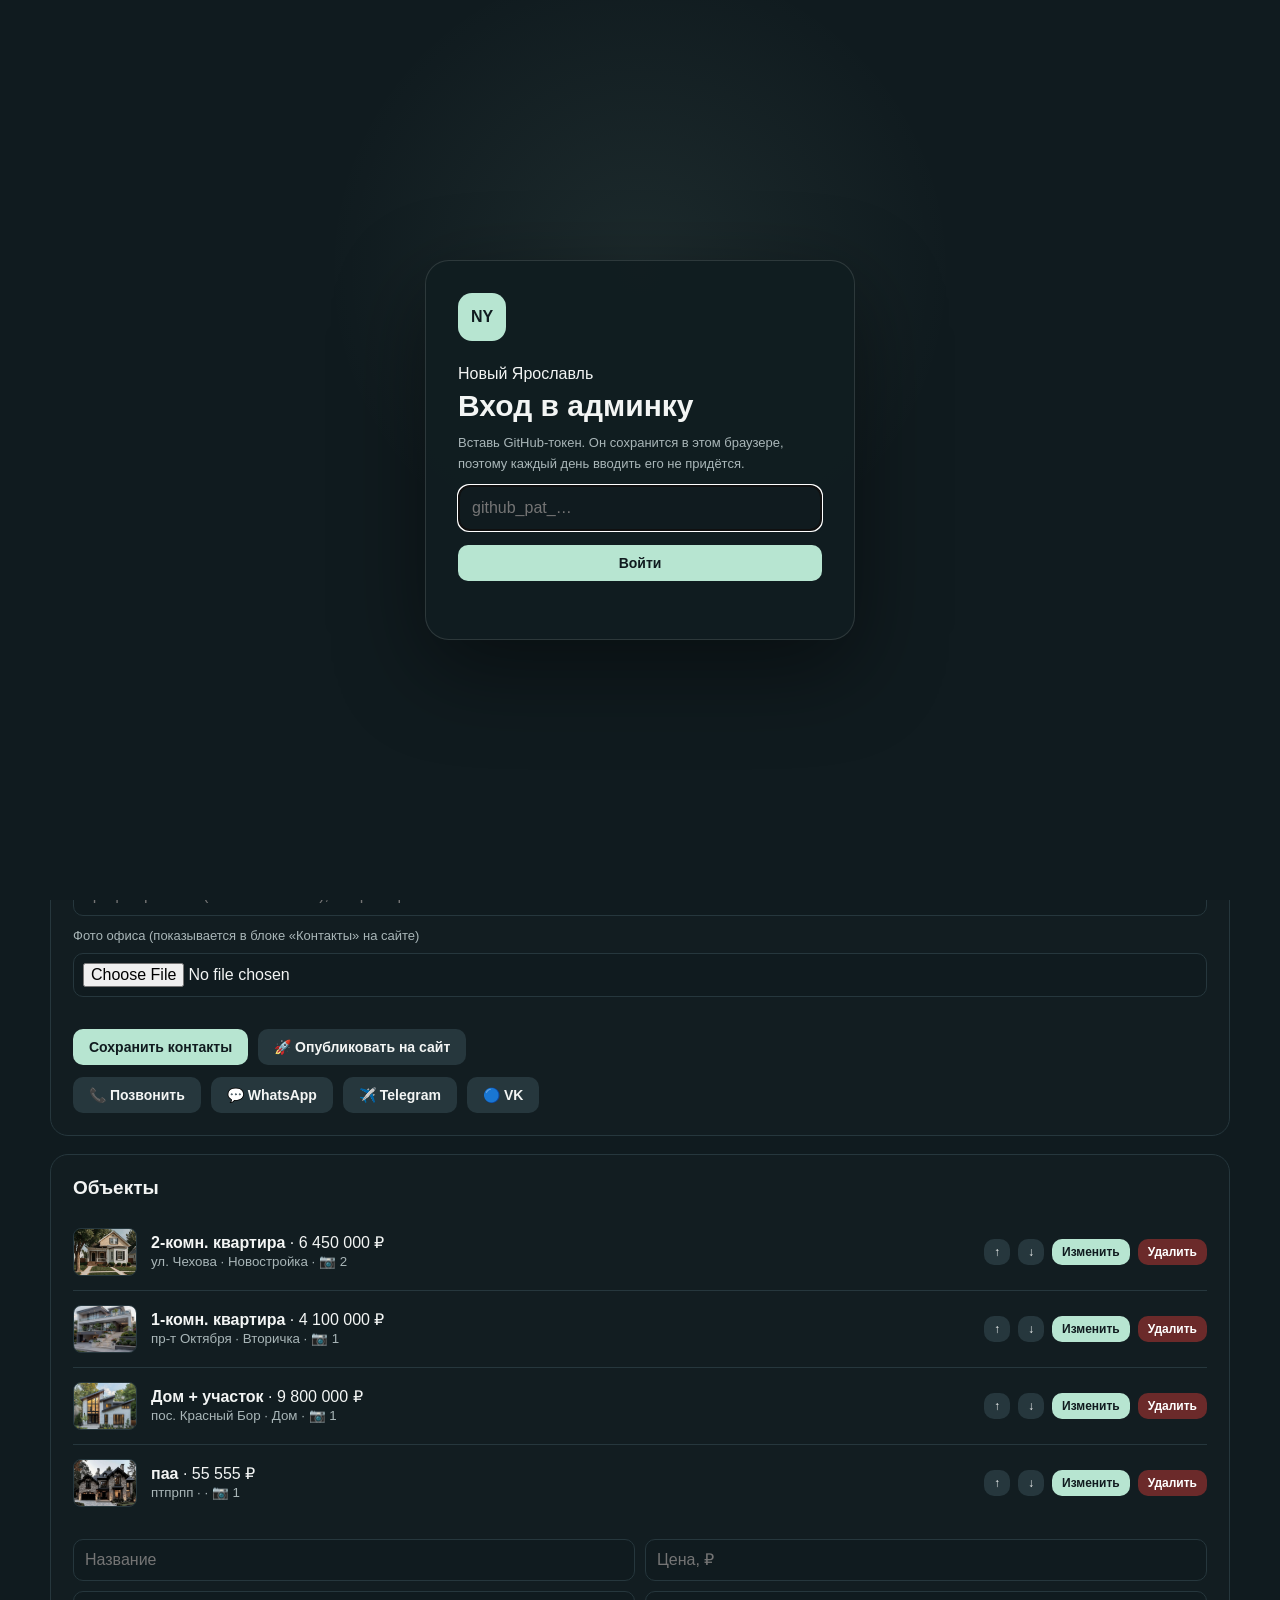
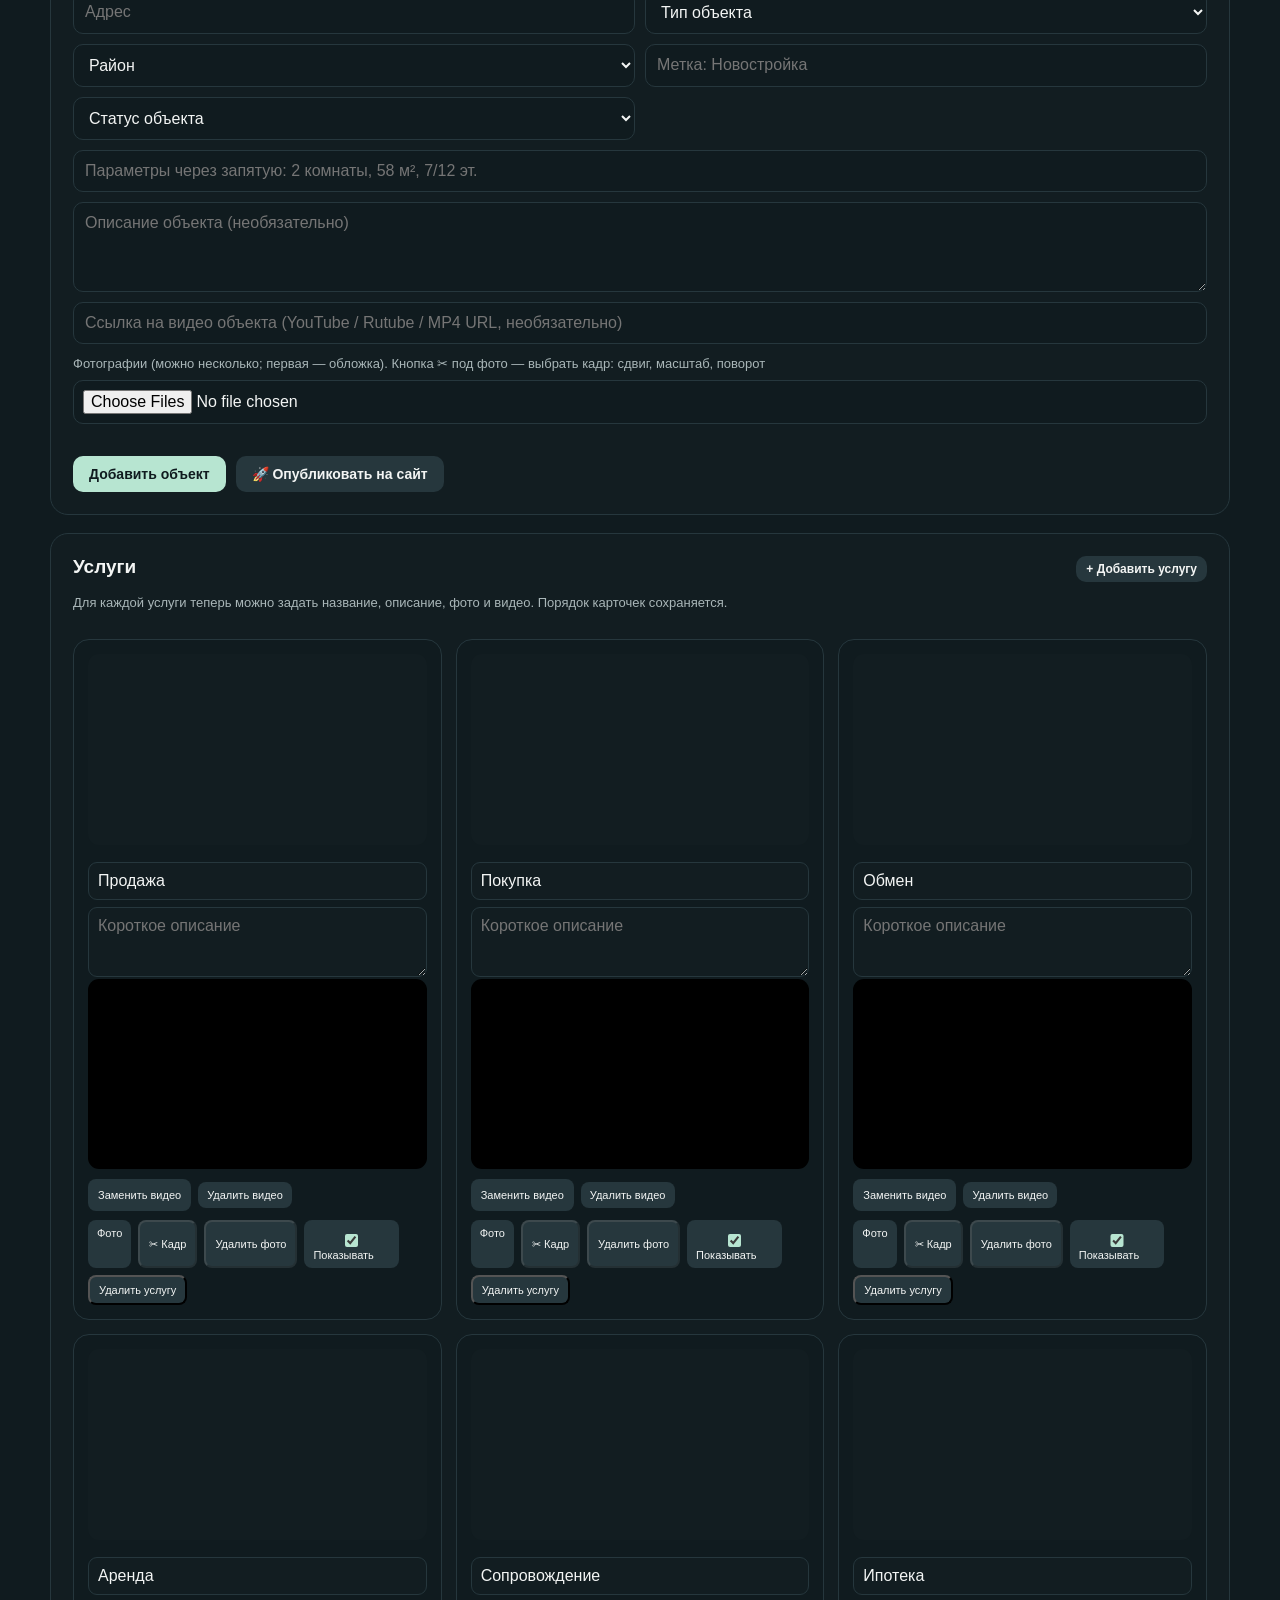
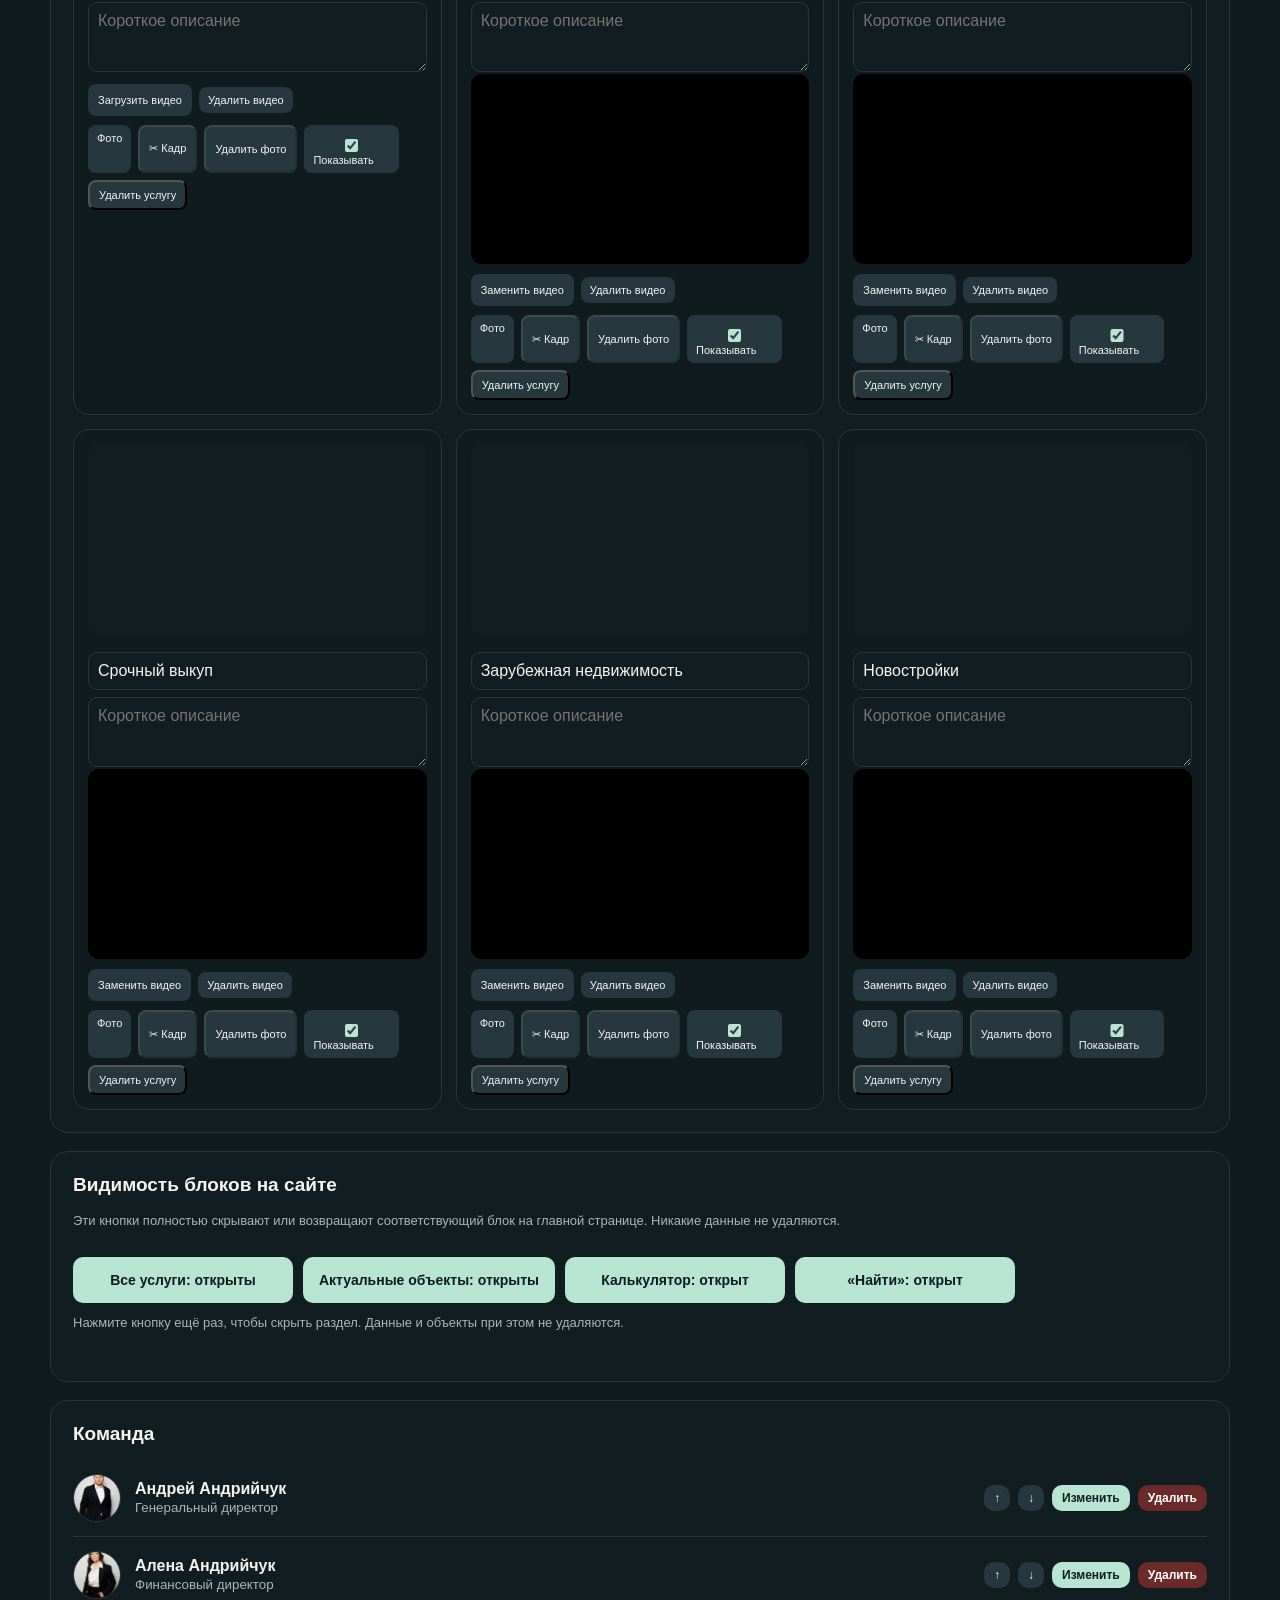
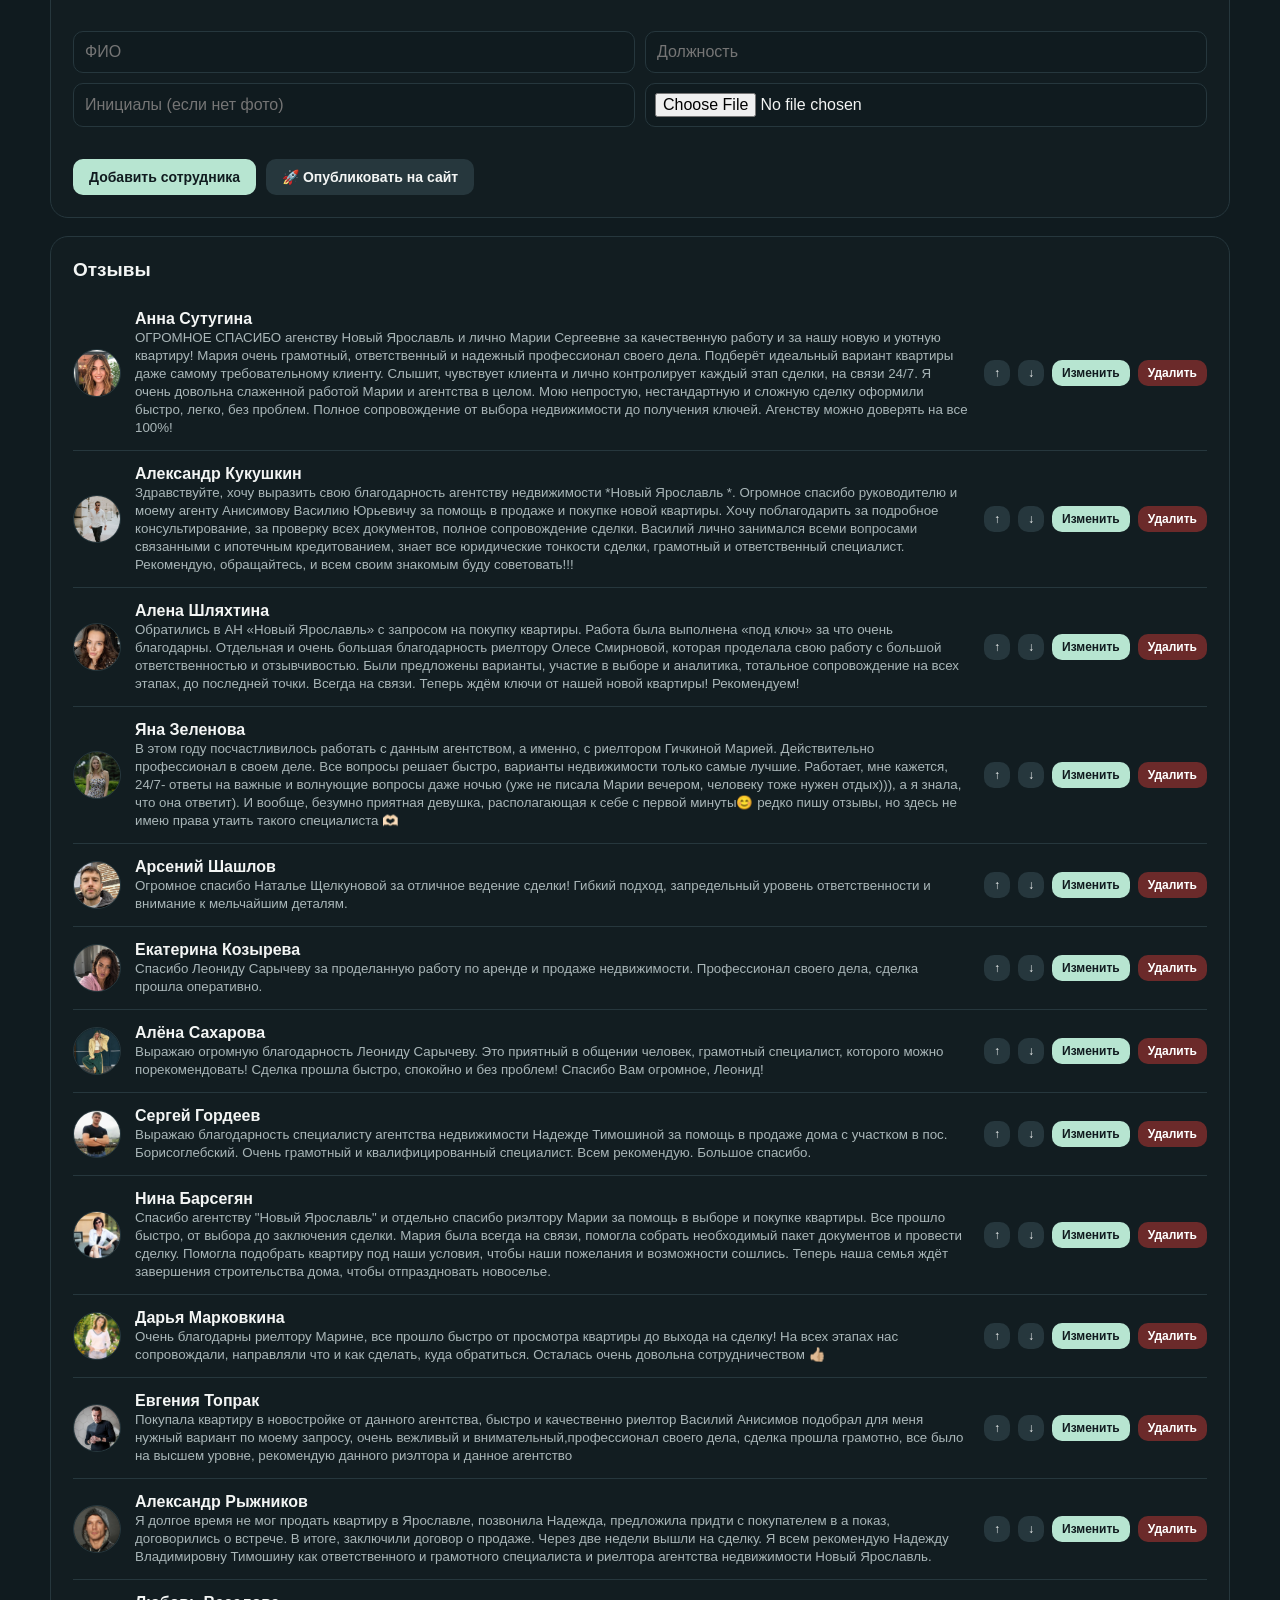
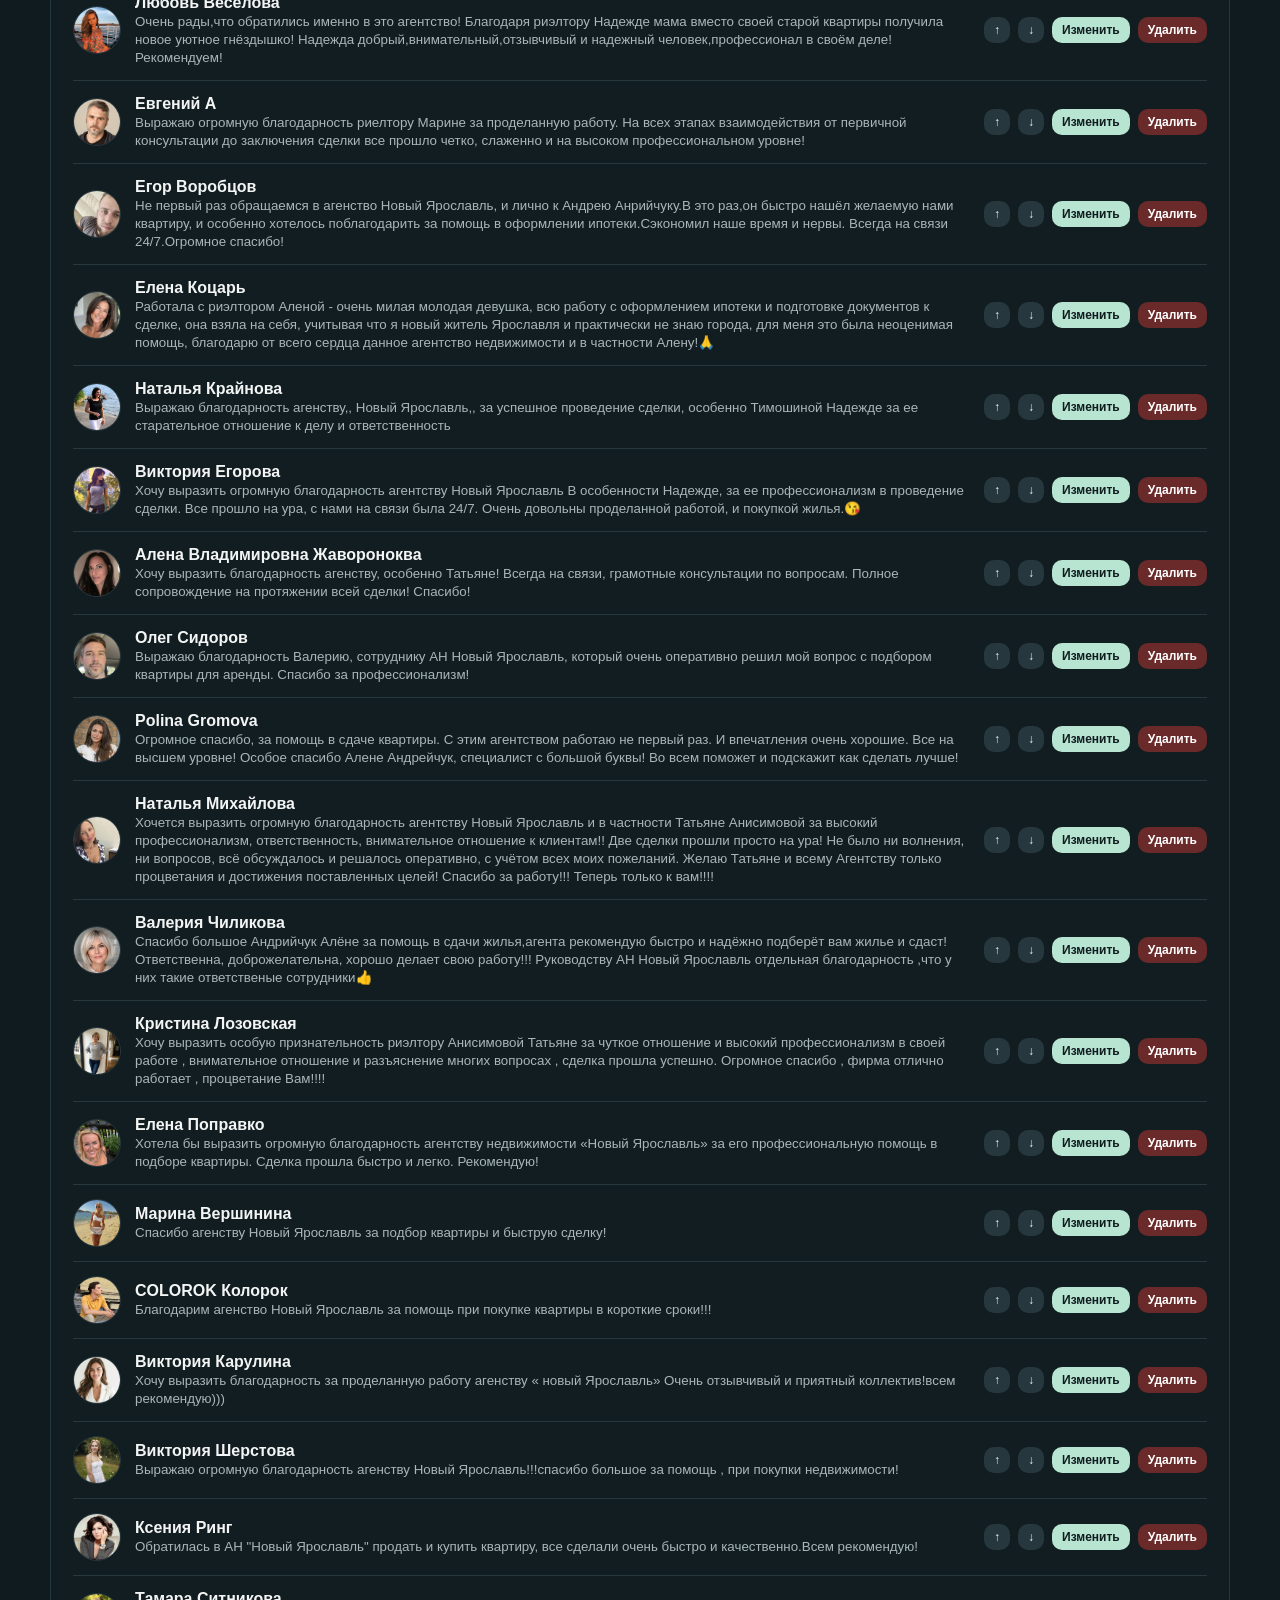
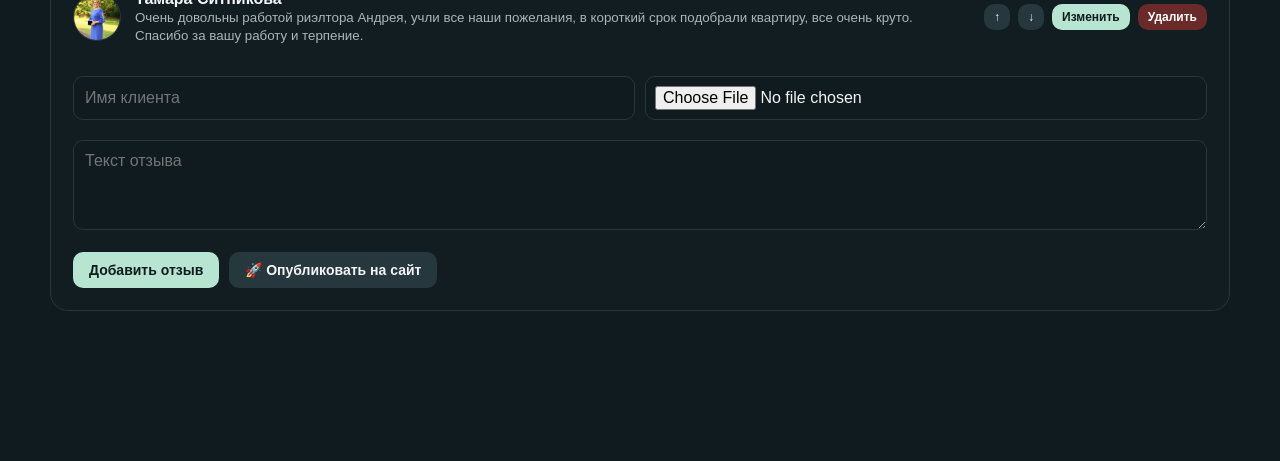
==== admin.html @ 845770f4 "Add files via upload" ====
<!doctype html>
<html lang="ru">
<head>
<meta charset="UTF-8"><meta name="viewport" content="width=device-width,initial-scale=1">
<title>Админка — Новый Ярославль</title>
<meta http-equiv="Cache-Control" content="no-cache, must-revalidate">
<script>document.write('<link rel="stylesheet" href="styles.css?v='+Math.floor(Date.now()/60000)+'">');</script>
<noscript><link rel="stylesheet" href="styles.css"></noscript>
<style>
.admin{padding:40px 0}.admin-head{display:flex;justify-content:space-between;gap:15px;align-items:center;margin-bottom:28px;flex-wrap:wrap}.admin-head h1{font-size:30px}
.admin-note{color:var(--muted);font-size:13px;line-height:1.6;margin:10px 0 25px}
.panel{background:var(--card);border:1px solid var(--line);border-radius:18px;padding:22px;margin-bottom:18px}.panel h2{font-size:19px;margin-bottom:15px}
.form-grid{display:grid;grid-template-columns:repeat(2,1fr);gap:10px}
.form-grid input,.form-grid textarea,.form-grid select{width:100%;background:var(--bg);border:1px solid var(--line);border-radius:10px;padding:11px;color:var(--fg);font:inherit}
.form-grid input[type=file]{padding:9px}
textarea{min-height:90px;resize:vertical}.wide{grid-column:1/-1}
.actions{display:flex;gap:10px;flex-wrap:wrap;margin-top:12px;align-items:center}
.admin-btn{border:0;border-radius:10px;padding:10px 16px;background:var(--site-accent,var(--gold));color:#101b1f;font-weight:700;cursor:pointer;text-decoration:none;font-size:14px}
.admin-btn.secondary{background:var(--line);color:var(--fg)}.admin-btn.danger{background:#6b2a2a;color:#fff}.admin-btn.small{padding:6px 10px;font-size:12px}
.item{border-top:1px solid var(--line);padding:14px 0;display:flex;justify-content:space-between;gap:15px;align-items:center}.item:first-child{border-top:0}.item small{color:var(--muted)}
.item .info{display:flex;gap:14px;align-items:center;min-width:0}.item .btns{display:flex;gap:8px;flex-shrink:0}
.thumb{width:64px;height:48px;border-radius:8px;object-fit:cover;background:var(--bg);flex-shrink:0;border:1px solid var(--line)}
.thumb.round{width:48px;height:48px;border-radius:50%}
.photos{display:grid;grid-template-columns:repeat(auto-fill,minmax(110px,1fr));gap:10px}
.ph{position:relative;border:1px solid var(--line);border-radius:10px;overflow:hidden;background:var(--bg)}
.ph img{display:block;width:100%;height:84px;object-fit:cover}
.ph .cover{position:absolute;left:4px;top:4px;background:var(--site-accent,var(--gold));color:#101b1f;font-size:10px;font-weight:800;border-radius:6px;padding:2px 6px}
.ph .pb{display:flex;gap:4px;padding:4px;justify-content:space-between}
.ph .pb button{flex:1;border:0;border-radius:6px;background:var(--line);color:var(--fg);font-size:12px;padding:4px 0;cursor:pointer}
.editing{outline:2px solid var(--site-accent,var(--gold));outline-offset:4px;border-radius:14px}
.edit-banner{display:none;background:color-mix(in srgb,var(--site-accent,var(--gold)) 18%,transparent);border:1px solid var(--site-accent,var(--gold));border-radius:10px;padding:8px 12px;font-size:13px}
.edit-banner.on{display:block}
.storage{font-size:12px;color:var(--muted)}
@media(max-width:650px){.form-grid{grid-template-columns:1fr}.wide{grid-column:auto}.admin-head{align-items:flex-start;flex-direction:column}.item{flex-direction:column;align-items:flex-start}}
.pubbar{display:flex;gap:14px;flex-wrap:wrap;align-items:center;margin:-8px 0 14px;font-size:13px}
.pubbar .dirty{color:var(--site-accent,var(--gold));font-weight:700}.pubbar .clean{color:#b7e5d1;font-weight:700}.pubbar .err{color:#ff8a8a}
details.panel summary{cursor:pointer;font-weight:700}details.panel ol{margin:12px 0 0 18px;line-height:1.8;font-size:13px;color:var(--muted)}
.admin-btn:disabled{opacity:.55;cursor:wait}
body{padding-bottom:92px}
.pubdock{position:fixed;left:0;right:0;bottom:0;z-index:50;display:flex;gap:10px;align-items:center;justify-content:space-between;flex-wrap:wrap;padding:10px 5vw calc(10px + env(safe-area-inset-bottom));background:rgba(16,27,31,.96);backdrop-filter:blur(14px);border-top:1px solid var(--line);font-size:13px}
.pubdock .st{display:flex;flex-direction:column;gap:2px;min-width:0}.pubdock .admin-btn{padding:12px 18px;font-size:15px}
.crop-modal{position:fixed;inset:0;z-index:100;background:rgba(5,12,15,.92);display:none;align-items:center;justify-content:center;padding:12px;overflow:auto}
.crop-modal.on{display:flex}
.crop-card{width:min(480px,100%);background:var(--card);border:1px solid var(--line);border-radius:18px;padding:18px;max-height:100%;overflow:auto}
.crop-card h2{font-size:18px}
.crop-stage{display:flex;justify-content:center;margin:6px 0 12px;background:#000;border-radius:12px;overflow:hidden}
#cropCanvas{display:block;touch-action:none;cursor:grab;user-select:none;-webkit-user-select:none}
#cropCanvas:active{cursor:grabbing}
.crop-zoom{display:flex;gap:10px;align-items:center;margin:12px 0;color:var(--muted)}.crop-zoom input{flex:1}
.crop-row{display:flex;gap:8px;flex-wrap:wrap;justify-content:center;margin-top:10px}
.ver{font-size:11px;color:var(--muted);margin-left:8px;font-weight:400}
</style>
<style id="admin-graphite-palette">
/* Admin follows the current site's graphite + mint palette and shared plaster texture. */
:root{--site-accent:#b7e5d1;--gold:#b7e5d1;--bg:#101b1f;--card:#121d21;--card2:#17262b;--line:#26373d;--fg:#f3f5f4;--muted:#a9b6b8}
body{background-color:var(--bg);color:var(--fg)}
.admin-hero{background:linear-gradient(135deg,rgba(183,229,209,.10),rgba(255,255,255,.025))}
.pubdock{background:rgba(16,27,31,.96)}
.token-gate{background:radial-gradient(circle at 50% 30%,rgba(183,229,209,.08),transparent 35%),#101b1f}
.token-card{background:rgba(17,29,33,.97)}
.token-card input{background:#101b1f}
.service-card .svc-toggle{accent-color:#b7e5d1}
</style>
<style>
/* ===== Точечная полировка панели видимости ===== */
#toggleServices,#toggleCatalog,#toggleCalc,#toggleSearch{min-width:220px;justify-content:center;font-weight:800}
<style>
#siteVisibilityPanel .actions{display:grid;grid-template-columns:repeat(2,minmax(0,1fr));gap:10px}
#siteVisibilityPanel .admin-btn{min-height:46px}
@media(max-width:700px){#siteVisibilityPanel .actions{grid-template-columns:1fr}}
</style>
</style>

<style id="admin-v12">
.admin-hero{display:flex;justify-content:space-between;gap:24px;align-items:center;padding:26px 28px;margin:0 0 16px;background:linear-gradient(135deg,rgba(183,229,209,.10),rgba(255,255,255,.025));border:1px solid var(--line);border-radius:22px}.admin-hero h2{font-size:28px;margin:5px 0 8px}.admin-hero p{max-width:720px;color:var(--muted);margin:0;line-height:1.6}.hero-status{display:flex;gap:10px;align-items:center;white-space:nowrap}.hero-status span{font-size:12px;color:#b7e5d1}.dash-grid{display:grid;grid-template-columns:repeat(4,1fr);gap:12px;margin-bottom:18px}.dash-card{padding:18px 20px;background:var(--card);border:1px solid var(--line);border-radius:16px}.dash-card b{display:block;font-size:27px}.dash-card span{color:var(--muted);font-size:12px}.section-head{display:flex;justify-content:space-between;gap:15px;align-items:flex-start}.service-manager{display:grid;grid-template-columns:repeat(3,minmax(0,1fr));gap:14px}.service-card{border:1px solid var(--line);background:var(--bg);border-radius:16px;padding:14px}.service-card .svc-photo{width:100%;aspect-ratio:16/9;object-fit:cover;border-radius:11px;background:var(--card);margin-bottom:10px}.service-card input,.service-card textarea{width:100%;background:var(--card);border:1px solid var(--line);border-radius:9px;padding:9px;color:var(--fg);font:inherit;margin-top:7px}.service-card textarea{min-height:70px}.service-meta{display:flex;gap:7px;margin-top:9px;flex-wrap:wrap}.service-meta button,.service-meta label{font-size:11px;padding:7px 9px;border-radius:8px;background:var(--line);color:var(--fg);cursor:pointer}.token-gate{position:fixed;inset:0;z-index:9999;background:radial-gradient(circle at 50% 30%,rgba(183,229,209,.08),transparent 35%),#101b1f;display:flex;align-items:center;justify-content:center;padding:20px}.token-card{width:min(430px,100%);padding:32px;background:rgba(17,29,33,.97);border:1px solid rgba(255,255,255,.12);border-radius:24px;box-shadow:0 30px 90px rgba(0,0,0,.45)}.token-mark{width:48px;height:48px;border-radius:14px;display:grid;place-items:center;background:var(--site-accent,var(--gold));color:#101b1f;font-weight:900;margin-bottom:24px}.token-card h2{font-size:30px;margin:6px 0 10px}.token-card p{color:var(--muted);line-height:1.6;font-size:13px}.token-card input{width:100%;box-sizing:border-box;background:#101b1f;border:1px solid var(--line);border-radius:11px;padding:13px;color:var(--fg);font:inherit;margin:10px 0}.token-card .admin-btn{width:100%;margin-top:4px}.gate-error{color:#ff8a8a;font-size:12px;margin-top:10px;min-height:16px}.token-gate[hidden]{display:none}.service-card.dragging{opacity:.5}.service-card .svc-toggle{accent-color:var(--site-accent,var(--gold))}.service-video-row{display:flex;gap:7px;align-items:center;margin-top:8px;flex-wrap:wrap}.service-video-row button{font-size:11px;padding:7px 9px;border-radius:8px;background:var(--line);color:var(--fg);border:0;cursor:pointer}.service-video-row label.video-pick{position:relative;display:inline-flex;align-items:center;justify-content:center;min-height:32px;padding:7px 10px;border-radius:8px;background:var(--line);color:var(--fg);font-size:11px;cursor:pointer;overflow:hidden}.service-video-row .video-file-input{position:absolute!important;inset:0!important;width:100%!important;height:100%!important;margin:0!important;padding:0!important;opacity:0!important;cursor:pointer!important;border:0!important}.svc-video-preview{display:block;width:100%;height:auto;aspect-ratio:16/9;object-fit:cover;border-radius:11px;background:#000;margin:-2px 0 10px}
@media(max-width:850px){.dash-grid{grid-template-columns:repeat(2,1fr)}.service-manager{grid-template-columns:1fr 1fr}.admin-hero{align-items:flex-start;flex-direction:column}}
@media(max-width:600px){.service-manager{grid-template-columns:1fr}.dash-card{padding:14px}.admin-hero{padding:20px}.admin-hero h2{font-size:24px}}
</style>
</head>
<body>
<header><div class="nav wrap"><a class="logo" href="index.html">НОВЫЙ <b>ЯРОСЛАВЛЬ</b></a><a class="nav-phone" href="index.html">На сайт →</a></div></header>
<main class="wrap admin">
<div class="admin-head"><div><div class="eyebrow">Управление сайтом</div><h1>Админ-панель<span class="ver">версия 12 · новая</span></h1></div>
<div class="actions" style="margin:0"><button class="admin-btn" id="publishBtn">🚀 Опубликовать на сайт</button><button class="admin-btn secondary" id="tokenBtn">🔑 Токен</button><button class="admin-btn secondary" id="downloadData">Экспорт</button><button class="admin-btn secondary" id="importBtn">Импорт</button><button class="admin-btn secondary" id="resetData">Сбросить</button><input type="file" id="importFile" accept=".js,.json" hidden></div></div>
<div class="pubbar"><span id="pubState"></span><span id="pubStatus"></span></div>
<div class="admin-hero"><div><div class="eyebrow">Новый Ярославль</div><h2>Управление сайтом</h2><p>Здесь можно менять контент, объекты, услуги, фото и настройки видимости. Изменения сначала сохраняются как черновик, затем одной кнопкой публикуются на сайт.</p></div><div class="hero-status"><span id="authState">Токен сохранён</span><button class="admin-btn secondary small" id="logoutToken" type="button">Выйти</button></div></div>
<div class="dash-grid"><div class="dash-card"><b id="dashObjects">0</b><span>объектов</span></div><div class="dash-card"><b id="dashServices">0</b><span>услуг</span></div><div class="dash-card"><b id="dashTeam">0</b><span>сотрудников</span></div><div class="dash-card"><b id="dashReviews">0</b><span>отзывов</span></div></div>
<p class="admin-note">Черновик хранится в этом браузере. Публикация отправляет данные и изображения в GitHub. <span class="storage" id="storageInfo"></span></p>
<details class="panel"><summary>Как включить публикацию (один раз)</summary>
<ol><li>GitHub → Settings → Developer settings → Personal access tokens → <b>Fine-grained tokens</b> → Generate new token.</li>
<li>Repository access: <b>Only select repositories</b> → выберите репозиторий сайта.</li>
<li>Permissions → Repository permissions → <b>Contents: Read and write</b>.</li>
<li>Скопируйте токен (начинается с <code>github_pat_</code>) и вставьте его при первой публикации. Он хранится только в вашем браузере. Админка открыта всем, но без токена опубликовать изменения нельзя.</li></ol></details>

<section class="panel"><h2>Контакты и соцсети</h2>
<p class="admin-note">Эти данные используются кнопками «Позвонить», WhatsApp, Telegram и VK на сайте. Номер можно вводить в любом удобном формате.</p>
<form id="contactsForm" class="form-grid">
<input name="phone" placeholder="Телефон" required>
<input name="whatsapp" placeholder="WhatsApp" required>
<input name="telegram" placeholder="Telegram: @username" required>
<input name="vk" placeholder="VK: @id или короткое имя" required>
<input name="address" class="wide" placeholder="Адрес офиса — по нему строится карта на сайте">
<input name="hours" class="wide" placeholder="График работы (необязательно), например: Пн–Пт 9:00–19:00">
<div class="wide"><label class="admin-note" style="display:block;margin:0 0 6px">Фото офиса (показывается в блоке «Контакты» на сайте)</label><input type="file" id="officeFile" accept="image/*" style="width:100%;background:var(--bg);border:1px solid var(--line);border-radius:10px;padding:9px;color:var(--fg)"><div class="photos" id="officePhoto" style="margin-top:10px"></div></div>
<div class="actions wide"><button class="admin-btn" type="submit">Сохранить контакты</button><button class="admin-btn secondary pub-inline" type="button">🚀 Опубликовать на сайт</button><span id="contactsSaved" class="admin-note" style="margin:0"></span></div>
</form>
<div class="actions"><a id="testPhone" class="admin-btn secondary" href="#">📞 Позвонить</a><a id="testWa" class="admin-btn secondary" href="#" target="_blank" rel="noopener">💬 WhatsApp</a><a id="testTg" class="admin-btn secondary" href="#" target="_blank" rel="noopener">✈️ Telegram</a><a id="testVk" class="admin-btn secondary" href="#" target="_blank" rel="noopener">🔵 VK</a></div></section>

<section class="panel"><h2>Объекты</h2><div id="propertyList"></div>
<form id="propertyForm" class="form-grid" style="margin-top:18px">
<div class="edit-banner wide" id="propBanner"></div>
<input name="title" placeholder="Название" required><input name="price" type="number" min="0" placeholder="Цена, ₽" required>
<input name="address" placeholder="Адрес" required>
<select name="type"><option value="">Тип объекта</option><option>Квартира</option><option>Дом</option><option>Коммерция</option><option>Участок</option></select>
<select name="district"><option value="">Район</option><option>Кировский</option><option>Дзержинский</option><option>Красноперекопский</option><option>Заволжский</option></select>
<input name="tag" placeholder="Метка: Новостройка"><select name="status"><option value="">Статус объекта</option><option>В продаже</option><option>Продано</option><option>Скрыт</option></select>
<input name="meta" class="wide" placeholder="Параметры через запятую: 2 комнаты, 58 м², 7/12 эт.">
<textarea name="description" class="wide" placeholder="Описание объекта (необязательно)"></textarea>
<input name="video" class="wide" placeholder="Ссылка на видео объекта (YouTube / Rutube / MP4 URL, необязательно)">
<div class="wide"><label class="admin-note" style="display:block;margin:0 0 6px">Фотографии (можно несколько; первая — обложка). Кнопка ✂ под фото — выбрать кадр: сдвиг, масштаб, поворот</label>
<input type="file" id="propFiles" accept="image/*" multiple style="width:100%;background:var(--bg);border:1px solid var(--line);border-radius:10px;padding:9px;color:var(--fg)">
<div class="admin-note" id="propUpState" style="margin:8px 0 0"></div><div class="photos" id="propPhotos" style="margin-top:10px"></div></div>
<div class="actions wide"><button class="admin-btn" id="propSubmit">Добавить объект</button><button class="admin-btn secondary" type="button" id="propCancel" hidden>Отмена</button><button class="admin-btn secondary pub-inline" type="button">🚀 Опубликовать на сайт</button></div>
</form></section>

<section class="panel"><div class="section-head"><div><h2>Услуги</h2><p class="admin-note">Для каждой услуги теперь можно задать название, описание, фото и видео. Порядок карточек сохраняется.</p></div><button class="admin-btn secondary small" type="button" id="addServiceBtn">+ Добавить услугу</button></div><div id="servicesAdmin" class="service-manager"></div></section>

<section class="panel" id="siteVisibilityPanel"><h2>Видимость блоков на сайте</h2><p class="admin-note">Эти кнопки полностью скрывают или возвращают соответствующий блок на главной странице. Никакие данные не удаляются.</p><div class="actions"><button class="admin-btn" type="button" id="toggleServices">Все услуги: открыты</button><button class="admin-btn" type="button" id="toggleCatalog">Актуальные объекты: открыты</button><button class="admin-btn" type="button" id="toggleCalc">Калькулятор: открыт</button><button class="admin-btn" type="button" id="toggleSearch">«Найти»: открыт</button></div><p class="admin-note section-visibility-hint">Нажмите кнопку ещё раз, чтобы скрыть раздел. Данные и объекты при этом не удаляются.</p></section>

<section class="panel"><h2>Команда</h2><div id="teamListAdmin"></div>
<form id="teamForm" class="form-grid" style="margin-top:18px">
<div class="edit-banner wide" id="teamBanner"></div>
<input name="name" placeholder="ФИО" required><input name="role" placeholder="Должность" required><input name="initials" placeholder="Инициалы (если нет фото)">
<div><input type="file" id="teamFile" accept="image/*" style="width:100%;background:var(--bg);border:1px solid var(--line);border-radius:10px;padding:9px;color:var(--fg)"></div>
<div class="wide"><div class="photos" id="teamPhoto"></div></div>
<div class="actions wide"><button class="admin-btn" id="teamSubmit">Добавить сотрудника</button><button class="admin-btn secondary" type="button" id="teamCancel" hidden>Отмена</button><button class="admin-btn secondary pub-inline" type="button">🚀 Опубликовать на сайт</button></div></form></section>

<section class="panel"><h2>Отзывы</h2><div id="reviewListAdmin"></div>
<form id="reviewForm" class="form-grid" style="margin-top:18px">
<div class="edit-banner wide" id="reviewBanner"></div>
<input name="who" placeholder="Имя клиента" required>
<div><input type="file" id="reviewFile" accept="image/*" style="width:100%;background:var(--bg);border:1px solid var(--line);border-radius:10px;padding:9px;color:var(--fg)"></div>
<div class="wide"><div class="photos" id="reviewPhoto"></div></div>
<textarea name="text" class="wide" placeholder="Текст отзыва" required></textarea>
<div class="actions wide"><button class="admin-btn" id="reviewSubmit">Добавить отзыв</button><button class="admin-btn secondary" type="button" id="reviewCancel" hidden>Отмена</button><button class="admin-btn secondary pub-inline" type="button">🚀 Опубликовать на сайт</button></div></form></section>
</main>
<div class="crop-modal" id="cropModal"><div class="crop-card">
<h2 id="cropTitle">Кадрирование</h2>
<p class="admin-note" id="cropHint" style="margin:4px 0 10px"></p>
<div class="crop-stage"><canvas id="cropCanvas"></canvas></div>
<div class="crop-row" id="cropAspects"></div>
<div class="crop-zoom"><span>−</span><input type="range" id="cropZoom" min="1" max="5" step="0.01" value="1" aria-label="Масштаб"><span>+</span></div>
<div class="crop-row"><button type="button" class="admin-btn secondary small" id="cropL">↺ Повернуть</button><button type="button" class="admin-btn secondary small" id="cropR">↻ Повернуть</button><button type="button" class="admin-btn secondary small" id="cropReset">Сбросить</button></div>
<div class="crop-row" style="justify-content:space-between;margin-top:16px"><button type="button" class="admin-btn secondary" id="cropCancel">Отмена</button><button type="button" class="admin-btn" id="cropOk">✓ Применить</button></div>
<p class="admin-note" style="margin:12px 0 0;text-align:center">Тяните фото пальцем или мышью, масштаб — ползунком или щипком.</p>
</div></div>
<div id="tokenGate" class="token-gate"><div class="token-card"><div class="token-mark">NY</div><div class="eyebrow">Новый Ярославль</div><h2>Вход в админку</h2><p>Вставь GitHub-токен. Он сохранится в этом браузере, поэтому каждый день вводить его не придётся.</p><input id="gateToken" type="password" autocomplete="current-password" placeholder="github_pat_…"><button class="admin-btn" id="gateEnter" type="button">Войти</button><div id="gateError" class="gate-error"></div></div></div>
<div class="pubdock"><div class="st"><span id="pubState2"></span><span id="pubStatus2"></span></div><button class="admin-btn" id="publishBtn2" type="button">🚀 Опубликовать на сайт</button></div>
<script>document.write('<script src="data.js?t='+Date.now()+'"><\/script>');</script>
<script>
const key="ny_admin_data_v1";
const original=JSON.parse(JSON.stringify(window.SITE_DATA||{properties:[],team:[],reviews:[]}));
let state=null,local=null;
try{local=JSON.parse(localStorage.getItem(key)||"null")}catch(e){local=null}
const SERVICE_NAMES=["Продажа","Покупка","Обмен","Аренда","Сопровождение","Ипотека","Срочный выкуп","Зарубежная недвижимость","Новостройки"];
const norm=d=>{["properties","team","reviews"].forEach(k=>{if(!Array.isArray(d[k]))d[k]=[]});if(!Array.isArray(d.services))d.services=[];SERVICE_NAMES.forEach(title=>{if(!d.services.some(x=>x&&x.title===title))d.services.push({title,photo:""})});d.services=d.services.map(x=>({title:x.title||"",photo:x.photo||"",description:x.description||"",video:x.video||"",visible:x.visible!==false}));if(!d.ui||typeof d.ui!=="object")d.ui={};if(d.ui.catalogVisible===undefined)d.ui.catalogVisible=true;if(d.ui.searchVisible===undefined)d.ui.searchVisible=true;if(d.ui.servicesVisible===undefined)d.ui.servicesVisible=true;if(d.ui.calcVisible===undefined)d.ui.calcVisible=true;return d};
const clean=d=>{const c=JSON.parse(JSON.stringify(d));delete c._dirty;return c};
const $=id=>document.getElementById(id);
const esc=s=>String(s??"").replace(/[&<>"']/g,m=>({"&":"&amp;","<":"&lt;",">":"&gt;",'"':"&quot;","'":"&#039;"}[m]));
const VIDEO_DB="ny_admin_video_store_v1";
function videoDb(){return new Promise((resolve,reject)=>{const req=indexedDB.open(VIDEO_DB,1);req.onupgradeneeded=()=>{if(!req.result.objectStoreNames.contains("videos"))req.result.createObjectStore("videos")};req.onsuccess=()=>resolve(req.result);req.onerror=()=>reject(req.error)})}
async function videoPut(id,data){const db=await videoDb();return new Promise((resolve,reject)=>{const tx=db.transaction("videos","readwrite");tx.objectStore("videos").put(data,id);tx.oncomplete=()=>{db.close();resolve()};tx.onerror=()=>{db.close();reject(tx.error)}})}
async function videoGet(id){const db=await videoDb();return new Promise((resolve,reject)=>{const tx=db.transaction("videos","readonly");const req=tx.objectStore("videos").get(id);req.onsuccess=()=>{db.close();resolve(req.result||null)};req.onerror=()=>{db.close();reject(req.error)}})}
async function videoDelete(id){const db=await videoDb();return new Promise((resolve,reject)=>{const tx=db.transaction("videos","readwrite");tx.objectStore("videos").delete(id);tx.oncomplete=()=>{db.close();resolve()};tx.onerror=()=>{db.close();reject(tx.error)}})}
function isVideoRef(v){return typeof v==="string"&&v.startsWith("idb-video:")}
async function hydrateVideos(data){const tasks=[];const walk=o=>{if(!o||typeof o!=="object")return;for(const k of Object.keys(o)){if(k==="video"&&isVideoRef(o[k])){const id=o[k].slice(10);tasks.push(videoGet(id).then(v=>{if(!v)throw new Error("Видео не найдено в локальном хранилище. Загрузите его заново.");o[k]=v}))}else if(o[k]&&typeof o[k]==="object")walk(o[k])}};walk(data);await Promise.all(tasks);return data}
function save(){
 try{state._dirty=true;const copy=JSON.parse(JSON.stringify(state));localStorage.setItem(key,JSON.stringify(copy));updateStorage();updatePub();return true}
 catch(e){alert("Не удалось сохранить изменения в браузере. Видео хранится отдельно, но проверьте, что браузеру разрешено локальное хранилище.");return false}
}
function updateStorage(){const kb=Math.round((localStorage.getItem(key)||"").length/1024);$("storageInfo").textContent="Занято в браузере: "+kb+" КБ из ~5000 КБ."+(kb>3800?" ⚠ Почти заполнено — опубликуйте изменения, и место освободится.":"");}

/* ---------- image helper: resize + compress to JPEG data URL ---------- */
function readImage(file,max=1280,q=.78){
 return new Promise((res,rej)=>{
  const fr=new FileReader();
  fr.onerror=rej;
  fr.onload=()=>{const img=new Image();img.onerror=rej;img.onload=()=>{
   const k=Math.min(1,max/Math.max(img.width,img.height));
   const c=document.createElement("canvas");c.width=Math.round(img.width*k);c.height=Math.round(img.height*k);
   const x=c.getContext("2d");x.fillStyle="#fff";x.fillRect(0,0,c.width,c.height);x.drawImage(img,0,0,c.width,c.height);
   res(c.toDataURL("image/jpeg",q));};img.src=fr.result;};
  fr.readAsDataURL(file);
 });
}

/* ---------- crop editor ---------- */
const CROP={
 team:{title:"Фото сотрудника",hint:"Лицо должно быть в верхней части кадра. На сайте фото показывается вертикально.",aspects:[["4:5",4/5],["1:1",1],["3:4",3/4]],out:900,circle:false,cy:.4},
 review:{title:"Фото клиента",hint:"На сайте фото показывается кругом.",aspects:[["1:1",1]],out:500,circle:true,cy:.4},
 property:{title:"Кадр объекта",hint:"Выберите пропорции и сдвиньте фото. «Оригинал» — без обрезки (можно только повернуть).",aspects:[["Оригинал",0],["4:3",4/3],["16:9",16/9],["1:1",1]],out:1400,circle:false,cy:.5},
 service:{title:"Кадр услуги",hint:"Выберите именно ту область фото, которую хотите видеть на карточке услуги.",aspects:[["1:1",1],["4:3",4/3],["16:9",16/9]],out:1200,circle:false,cy:.5}
};
function readVideo(file){return new Promise((resolve,reject)=>{const r=new FileReader();r.onload=()=>resolve(r.result);r.onerror=reject;r.readAsDataURL(file)})}

function cropImage(srcUrl,kind,defIdx){
 return new Promise(resolve=>{
  const cfg=CROP[kind],img=new Image();
  if(!/^data:/.test(srcUrl))img.crossOrigin="anonymous";
  img.onerror=()=>{alert("Не удалось открыть фото для редактирования");resolve(null)};
  img.onload=()=>start();
  img.src=srcUrl;
  function start(){
   const m=$("cropModal"),cv=$("cropCanvas"),ctx=cv.getContext("2d"),zoom=$("cropZoom"),asp=$("cropAspects");
   let rot=0,ai=defIdx||0,z=1,cx=0,cy=0,base=null,A=1,cw=0,ch=0,s0=1,pd=0;
   const ptrs=new Map();
   function makeBase(){
    const odd=rot%2===1,w=odd?img.height:img.width,h=odd?img.width:img.height;
    const c=document.createElement("canvas");c.width=w;c.height=h;const x=c.getContext("2d");
    x.translate(w/2,h/2);x.rotate(rot*Math.PI/2);x.drawImage(img,-img.width/2,-img.height/2);base=c;
   }
   function clamp(){const sc=s0*z,sw=cw/sc,sh=ch/sc;cx=Math.min(base.width-sw/2,Math.max(sw/2,cx));cy=Math.min(base.height-sh/2,Math.max(sh/2,cy));}
   function draw(){
    const sc=s0*z,sw=cw/sc,sh=ch/sc;
    ctx.clearRect(0,0,cw,ch);ctx.drawImage(base,cx-sw/2,cy-sh/2,sw,sh,0,0,cw,ch);
    ctx.save();
    if(cfg.circle){const r=Math.min(cw,ch)/2-2;ctx.fillStyle="rgba(0,0,0,.55)";ctx.beginPath();ctx.rect(0,0,cw,ch);ctx.arc(cw/2,ch/2,r,0,Math.PI*2,true);ctx.fill("evenodd");ctx.strokeStyle="rgba(255,255,255,.85)";ctx.lineWidth=1.5;ctx.beginPath();ctx.arc(cw/2,ch/2,r,0,Math.PI*2);ctx.stroke();}
    else{ctx.strokeStyle="rgba(255,255,255,.35)";ctx.lineWidth=1;ctx.beginPath();for(let i=1;i<3;i++){ctx.moveTo(cw*i/3,0);ctx.lineTo(cw*i/3,ch);ctx.moveTo(0,ch*i/3);ctx.lineTo(cw,ch*i/3)}ctx.stroke();}
    ctx.restore();
   }
   function layout(){
    A=cfg.aspects[ai][1]||(base.width/base.height);
    const maxW=Math.min(440,window.innerWidth-56),maxH=Math.max(220,Math.min(window.innerHeight*.48,460));
    cw=Math.min(maxW,maxH*A);ch=cw/A;
    cv.width=Math.round(cw);cv.height=Math.round(ch);cv.style.width=cw+"px";cv.style.height=ch+"px";
    s0=Math.max(cw/base.width,ch/base.height);clamp();draw();
   }
   function setZ(v){z=Math.min(5,Math.max(1,v));zoom.value=z;clamp();draw();}
   function buildAsp(){asp.innerHTML=cfg.aspects.map((a,i)=>`<button type="button" class="admin-btn small ${i===ai?"":"secondary"}" data-i="${i}">${a[0]}</button>`).join("");asp.style.display=cfg.aspects.length<2?"none":"flex"}
   function init(){rot=0;ai=defIdx||0;z=1;zoom.value=1;makeBase();cx=base.width/2;cy=base.height*cfg.cy;buildAsp();layout()}
   function dist(){const p=[...ptrs.values()];return Math.hypot(p[0].x-p[1].x,p[0].y-p[1].y)}
   function done(v){m.classList.remove("on");document.body.style.overflow="";cv.onpointerdown=cv.onpointermove=cv.onpointerup=cv.onpointercancel=cv.onwheel=null;window.removeEventListener("keydown",key);resolve(v)}
   function key(e){if(e.key==="Escape")done(null)}
   cv.onpointerdown=e=>{try{cv.setPointerCapture(e.pointerId)}catch(_){}ptrs.set(e.pointerId,{x:e.clientX,y:e.clientY});if(ptrs.size===2)pd=dist()};
   cv.onpointermove=e=>{const p=ptrs.get(e.pointerId);if(!p)return;
    if(ptrs.size===1){const sc=s0*z;cx-=(e.clientX-p.x)/sc;cy-=(e.clientY-p.y)/sc}
    p.x=e.clientX;p.y=e.clientY;
    if(ptrs.size===2){const d=dist();if(pd)setZ(z*d/pd);pd=d;return}
    clamp();draw()};
   cv.onpointerup=cv.onpointercancel=e=>{ptrs.delete(e.pointerId);pd=0};
   cv.onwheel=e=>{e.preventDefault();setZ(z*(e.deltaY<0?1.08:1/1.08))};
   asp.onclick=e=>{const b=e.target.closest("button");if(!b)return;ai=+b.dataset.i;buildAsp();layout()};
   zoom.oninput=()=>setZ(+zoom.value);
   const rotated=()=>{makeBase();cx=base.width/2;cy=base.height*cfg.cy;z=1;zoom.value=1;layout()};
   $("cropL").onclick=()=>{rot=(rot+3)%4;rotated()};
   $("cropR").onclick=()=>{rot=(rot+1)%4;rotated()};
   $("cropReset").onclick=init;
   $("cropCancel").onclick=()=>done(null);
   $("cropOk").onclick=()=>{
    const sc=s0*z,sw=cw/sc,sh=ch/sc;
    const ow=Math.max(1,Math.round(Math.min(cfg.out,sw))),oh=Math.max(1,Math.round(ow/A));
    const c=document.createElement("canvas");c.width=ow;c.height=oh;const x=c.getContext("2d");
    x.imageSmoothingQuality="high";x.fillStyle="#fff";x.fillRect(0,0,ow,oh);
    x.drawImage(base,cx-sw/2,cy-sh/2,sw,sh,0,0,ow,oh);
    let out;try{out=c.toDataURL("image/jpeg",.86)}catch(err){alert("Не удалось сохранить кадр");return}
    done(out);
   };
   $("cropTitle").textContent=cfg.title;$("cropHint").textContent=cfg.hint;
   m.classList.add("on");document.body.style.overflow="hidden";window.addEventListener("keydown",key);
   init();
  }
 });
}

/* ---------- contacts ---------- */
const contactsKey="ny_contacts_v1";
const defaultContacts={phone:"+7 920 108-50-73",whatsapp:"+7 920 108-50-73",telegram:"@AndreiAndriichuk",vk:"@id420778533"};
defaultContacts.address="г. Ярославль, ул. Советская, д. 35, оф. 5";defaultContacts.hours="";
let contacts;
function renderOfficePhoto(){const b=$("officePhoto");if(!b)return;b.innerHTML=contacts&&contacts.photo?`<div class="ph"><img src="${contacts.photo}" alt=""><div class="pb"><button type="button" title="Удалить" onclick="officeDel()">✕</button></div></div>`:"";}
window.officeDel=()=>{contacts.photo="";state.contacts=contacts;localStorage.setItem(contactsKey,JSON.stringify(contacts));save();renderOfficePhoto()};
document.addEventListener("change",async e=>{if(e.target.id!=="officeFile")return;const f=e.target.files[0];e.target.value="";if(!f)return;try{contacts.photo=await readImage(f,1600,.82);state.contacts=contacts;try{localStorage.setItem(contactsKey,JSON.stringify(contacts))}catch(err){}save();renderOfficePhoto()}catch(err){alert("Не удалось открыть фото. Нужен JPG, PNG или WebP.")}});
function fillContacts(){
 let legacy=null;try{legacy=JSON.parse(localStorage.getItem(contactsKey)||"null")}catch(e){}
 contacts={...defaultContacts,...(legacy||{}),...(state.contacts||{})};
 ["phone","whatsapp","telegram","vk","address"].forEach(k=>{if(!String(contacts[k]||"").trim())contacts[k]=defaultContacts[k]});
 state.contacts=contacts;
}
const digits=v=>(String(v||"").match(/\d/g)||[]).join("");
const handle=v=>String(v||"").trim().replace(/^@/,"");
function renderContacts(){
 const f=$("contactsForm");
 f.phone.value=contacts.phone||"";f.whatsapp.value=contacts.whatsapp||"";f.telegram.value=contacts.telegram||"";f.vk.value=contacts.vk||"";f.address.value=contacts.address||"";f.hours.value=contacts.hours||"";renderOfficePhoto();
 $("testPhone").href="tel:"+digits(contacts.phone);
 $("testWa").href="https://wa.me/"+digits(contacts.whatsapp);
 $("testTg").href="https://t.me/"+handle(contacts.telegram);
 $("testVk").href="https://vk.com/"+handle(contacts.vk);
}
$("contactsForm").addEventListener("submit",e=>{e.preventDefault();const f=new FormData(e.target);
 ["phone","whatsapp","telegram","vk","address","hours"].forEach(k=>contacts[k]=String(f.get(k)||"").trim());
 if(!contacts.address)contacts.address=defaultContacts.address;
 state.contacts=contacts;localStorage.setItem(contactsKey,JSON.stringify(contacts));save();renderContacts();
 $("contactsSaved").textContent="✓ Сохранено";setTimeout(()=>$("contactsSaved").textContent="",2000);});

/* ---------- services ---------- */
function renderServices(){
 const box=$("servicesAdmin");if(!box)return;
 box.innerHTML=SERVICE_NAMES.map((title,i)=>{const x=state.services.find(v=>v.title===title)||{title,photo:""};return `<div class="ph svc-admin"><img src="${x.photo||''}" alt="" ${x.photo?'':'hidden'}><div class="svc-admin-title">${esc(title)}</div><input type="file" accept="image/*" data-service-file="${i}" style="width:100%;padding:5px;color:var(--fg);background:var(--bg);border:1px solid var(--line);border-radius:7px"><div class="pb"><button type="button" ${x.photo?'':'disabled'} onclick="serviceCrop(${i})">✂ Кадр</button><button type="button" ${x.photo?'':'disabled'} onclick="serviceDel(${i})">✕ Удалить</button></div></div>`}).join('');
 box.querySelectorAll('[data-service-file]').forEach(inp=>inp.addEventListener('change',async e=>{const i=+e.target.dataset.serviceFile,f=e.target.files[0];e.target.value='';if(!f)return;try{const src=await readImage(f,1800,.9);const out=await cropImage(src,'service',0);if(out){state.services[i].photo=out;save();renderServices()}}catch(err){alert('Не удалось открыть фото. Нужен JPG, PNG или WebP.')}}));
}
window.serviceCrop=async i=>{const out=await cropImage(state.services[i].photo,'service',0);if(out){state.services[i].photo=out;save();renderServices()}};
window.serviceDel=i=>{state.services[i].photo='';save();renderServices()};
function renderVisibility(){const s=$("toggleServices"),c=$("toggleCatalog"),m=$("toggleCalc"),q=$("toggleSearch");if(s)s.textContent='Все услуги: '+(state.ui.servicesVisible?'открыты':'скрыты');if(c)c.textContent='Актуальные объекты: '+(state.ui.catalogVisible?'открыты':'скрыты');if(m)m.textContent='Калькулятор: '+(state.ui.calcVisible?'открыт':'скрыт');if(q)q.textContent='«Найти»: '+(state.ui.searchVisible?'открыт':'скрыт')}
$("toggleServices").addEventListener("click",()=>{state.ui.servicesVisible=!state.ui.servicesVisible;save();renderVisibility()});
$("toggleCatalog").addEventListener("click",()=>{state.ui.catalogVisible=!state.ui.catalogVisible;save();renderVisibility()});
$("toggleCalc").addEventListener("click",()=>{state.ui.calcVisible=!state.ui.calcVisible;save();renderVisibility()});
$("toggleSearch").addEventListener("click",()=>{state.ui.searchVisible=!state.ui.searchVisible;save();renderVisibility()});

/* ---------- properties ---------- */
let propEdit=null, propPhotos=[];
const pf=$("propertyForm");
function renderPropPhotos(){
 $("propPhotos").innerHTML=propPhotos.map((src,i)=>`<div class="ph"><img src="${src}" alt="">${i===0?'<span class="cover">Обложка</span>':''}<div class="pb">${i>0?`<button type="button" title="Сделать обложкой" onclick="propCover(${i})">★</button>`:''}<button type="button" title="Кадрирование" onclick="propCrop(${i})">✂</button><button type="button" title="Удалить" onclick="propDelPhoto(${i})">✕</button></div></div>`).join("");
}
window.propCover=i=>{propPhotos.unshift(propPhotos.splice(i,1)[0]);renderPropPhotos()};
window.propDelPhoto=i=>{propPhotos.splice(i,1);renderPropPhotos()};
window.propCrop=async i=>{const out=await cropImage(propPhotos[i],"property",1);if(out){propPhotos[i]=out;renderPropPhotos()}};
$("propFiles").addEventListener("change",async e=>{
 const files=[...e.target.files];e.target.value="";
 if(!files.length)return;
 const st=$("propUpState");let ok=0;const bad=[];
 for(let i=0;i<files.length;i++){
  st.textContent="Обрабатываю фото "+(i+1)+" из "+files.length+"…";
  try{propPhotos.push(await readImage(files[i],1400,.8));ok++;renderPropPhotos()}catch(err){bad.push(files[i].name||("файл "+(i+1)))}
 }
 st.textContent=bad.length?("Добавлено "+ok+" из "+files.length+". Не открылись: "+bad.join(", ")+" (проверьте формат — нужны JPG, PNG или WebP)"):("✓ Добавлено фото: "+ok+". Всего в объекте: "+propPhotos.length);
 renderPropPhotos();
});
function resetPropForm(){propEdit=null;propPhotos=[];pf.reset();renderPropPhotos();$("propSubmit").textContent="Добавить объект";$("propCancel").hidden=true;$("propBanner").classList.remove("on");pf.classList.remove("editing")}
window.editProp=i=>{
 const p=state.properties[i];propEdit=i;
 pf.title.value=p.title||"";pf.price.value=p.price||"";pf.address.value=p.address||"";
 setSelect(pf.type,p.type);setSelect(pf.district,p.district);
 pf.tag.value=p.tag||"";pf.meta.value=(p.meta||[]).join(", ");pf.description.value=p.description||"";
 propPhotos=(p.photos&&p.photos.length?p.photos:(p.photo?[p.photo]:[])).slice();renderPropPhotos();
 $("propSubmit").textContent="Сохранить изменения";$("propCancel").hidden=false;
 $("propBanner").textContent="Редактирование: "+p.title;$("propBanner").classList.add("on");pf.classList.add("editing");
 pf.scrollIntoView({behavior:"smooth",block:"center"});
};
function setSelect(sel,val){val=val||"";if(val&&![...sel.options].some(o=>o.value===val||o.text===val)){sel.add(new Option(val,val))}sel.value=val}
$("propCancel").addEventListener("click",resetPropForm);
pf.addEventListener("submit",e=>{e.preventDefault();const f=new FormData(pf);
 const data={title:f.get("title"),price:+f.get("price"),address:f.get("address"),type:f.get("type"),district:f.get("district"),tag:f.get("tag"),description:f.get("description"),
  meta:String(f.get("meta")).split(",").map(x=>x.trim()).filter(Boolean),status:f.get("status")||"",video:f.get("video")||"",photos:propPhotos.slice(),photo:propPhotos[0]||""};
 const backup=JSON.stringify(state);
 if(propEdit===null)state.properties.push({id:Date.now(),...data});
 else state.properties[propEdit]={...state.properties[propEdit],...data};
 if(!save()){state=JSON.parse(backup);return}
 resetPropForm();render();
});

/* ---------- team ---------- */
let teamEdit=null, teamPhoto="";
const tf=$("teamForm");
function renderTeamPhoto(){$("teamPhoto").innerHTML=teamPhoto?`<div class="ph"><img src="${teamPhoto}" alt=""><div class="pb"><button type="button" title="Кадрирование" onclick="teamCrop()">✂</button><button type="button" title="Удалить" onclick="teamPhoto='';renderTeamPhoto()">✕</button></div></div>`:""}
window.renderTeamPhoto=renderTeamPhoto;
window.teamCrop=async()=>{const out=await cropImage(teamPhoto,"team");if(out){teamPhoto=out;renderTeamPhoto()}};
$("teamFile").addEventListener("change",async e=>{const f=e.target.files[0];if(!f)return;try{const src=await readImage(f,2000,.9);const out=await cropImage(src,"team");if(out)teamPhoto=out}catch(err){alert("Не удалось прочитать файл")}e.target.value="";renderTeamPhoto()});
function resetTeamForm(){teamEdit=null;teamPhoto="";tf.reset();renderTeamPhoto();$("teamSubmit").textContent="Добавить сотрудника";$("teamCancel").hidden=true;$("teamBanner").classList.remove("on");tf.classList.remove("editing")}
window.editTeam=i=>{const m=state.team[i];teamEdit=i;tf.name.value=m.name||"";tf.role.value=m.role||"";tf.initials.value=m.initials||"";teamPhoto=m.photo||"";renderTeamPhoto();
 $("teamSubmit").textContent="Сохранить изменения";$("teamCancel").hidden=false;$("teamBanner").textContent="Редактирование: "+m.name;$("teamBanner").classList.add("on");tf.classList.add("editing");tf.scrollIntoView({behavior:"smooth",block:"center"})};
$("teamCancel").addEventListener("click",resetTeamForm);
tf.addEventListener("submit",e=>{e.preventDefault();const f=new FormData(tf);
 const data={name:f.get("name"),role:f.get("role"),initials:f.get("initials")||String(f.get("name")).trim().slice(0,2),photo:teamPhoto};
 const backup=JSON.stringify(state);
 if(teamEdit===null)state.team.push({id:Date.now(),...data});else state.team[teamEdit]={...state.team[teamEdit],...data};
 if(!save()){state=JSON.parse(backup);return}
 resetTeamForm();render();
});

/* ---------- reviews ---------- */
let reviewEdit=null,reviewPhoto="";const rf=$("reviewForm");
function renderReviewPhoto(){$("reviewPhoto").innerHTML=reviewPhoto?`<div class="ph"><img src="${reviewPhoto}" alt=""><div class="pb"><button type="button" title="Кадрирование" onclick="reviewCrop()">✂</button><button type="button" title="Удалить" onclick="reviewPhoto='';renderReviewPhoto()">✕</button></div></div>`:""}
window.renderReviewPhoto=renderReviewPhoto;
window.reviewCrop=async()=>{const out=await cropImage(reviewPhoto,"review");if(out){reviewPhoto=out;renderReviewPhoto()}};
$("reviewFile").addEventListener("change",async e=>{const f=e.target.files[0];if(!f)return;try{const src=await readImage(f,1200,.9);const out=await cropImage(src,"review");if(out)reviewPhoto=out}catch(err){alert("Не удалось прочитать файл")}e.target.value="";renderReviewPhoto()});
function resetReviewForm(){reviewEdit=null;reviewPhoto="";renderReviewPhoto();rf.reset();$("reviewSubmit").textContent="Добавить отзыв";$("reviewCancel").hidden=true;$("reviewBanner").classList.remove("on");rf.classList.remove("editing")}
window.editReview=i=>{const r=state.reviews[i];reviewEdit=i;rf.who.value=r.who||"";rf.text.value=r.text||"";reviewPhoto=r.photo||"";renderReviewPhoto();
 $("reviewSubmit").textContent="Сохранить изменения";$("reviewCancel").hidden=false;$("reviewBanner").textContent="Редактирование отзыва: "+r.who;$("reviewBanner").classList.add("on");rf.classList.add("editing");rf.scrollIntoView({behavior:"smooth",block:"center"})};
$("reviewCancel").addEventListener("click",resetReviewForm);
rf.addEventListener("submit",e=>{e.preventDefault();const f=new FormData(rf);const data={who:f.get("who"),text:f.get("text"),photo:reviewPhoto};
 const backup=JSON.stringify(state);
 if(reviewEdit===null)state.reviews.push({id:Date.now(),...data});else state.reviews[reviewEdit]={...state.reviews[reviewEdit],...data};
 if(!save()){state=JSON.parse(backup);return}
 resetReviewForm();render();
});

/* ---------- lists ---------- */
function move(type,i,d){const a=state[type],j=i+d;if(j<0||j>=a.length)return;[a[i],a[j]]=[a[j],a[i]];save();render()}
window.move=move;
window.del=(type,i)=>{if(!confirm("Удалить?"))return;state[type].splice(i,1);save();
 if(type==="properties")resetPropForm();if(type==="team")resetTeamForm();if(type==="reviews")resetReviewForm();render()};
const btns=(t,i,edit)=>`<div class="btns"><button class="admin-btn secondary small" onclick="move('${t}',${i},-1)" title="Выше">↑</button><button class="admin-btn secondary small" onclick="move('${t}',${i},1)" title="Ниже">↓</button><button class="admin-btn small" onclick="${edit}(${i})">Изменить</button><button class="admin-btn danger small" onclick="del('${t}',${i})">Удалить</button></div>`;
function render(){
 renderServices();renderVisibility();
 $("propertyList").innerHTML=state.properties.map((p,i)=>{const ph=(p.photos&&p.photos[0])||p.photo||"";
  return `<div class="item"><div class="info">${ph?`<img class="thumb" src="${ph}" alt="">`:`<div class="thumb"></div>`}<div><b>${esc(p.title)}</b> · ${Number(p.price).toLocaleString("ru-RU")} ₽<br><small>${esc(p.address)} · ${esc(p.tag||"")}${p.photos&&p.photos.length?" · 📷 "+p.photos.length:""}</small></div></div>${btns("properties",i,"editProp")}</div>`}).join("")||'<p class="admin-note">Объектов пока нет.</p>';
 $("teamListAdmin").innerHTML=state.team.map((m,i)=>`<div class="item"><div class="info">${m.photo?`<img class="thumb round" src="${m.photo}" alt="">`:`<div class="thumb round"></div>`}<div><b>${esc(m.name)}</b><br><small>${esc(m.role)}</small></div></div>${btns("team",i,"editTeam")}</div>`).join("")||'<p class="admin-note">Сотрудников пока нет.</p>';
 $("reviewListAdmin").innerHTML=state.reviews.map((r,i)=>`<div class="item"><div class="info">${r.photo?`<img class="thumb round" src="${r.photo}" alt="">`:`<div class="thumb round"></div>`}<div><b>${esc(r.who)}</b><br><small>${esc(r.text)}</small></div></div>${btns("reviews",i,"editReview")}</div>`).join("")||'<p class="admin-note">Отзывов пока нет.</p>';
}

/* ---------- export / import / reset ---------- */
$("downloadData").addEventListener("click",()=>{const content="window.SITE_DATA = "+JSON.stringify(clean(state),null,2)+";";const a=document.createElement("a");a.href=URL.createObjectURL(new Blob([content],{type:"text/javascript"}));a.download="data.js";a.click();setTimeout(()=>URL.revokeObjectURL(a.href),1000)});
$("importBtn").addEventListener("click",()=>$("importFile").click());
$("importFile").addEventListener("change",async e=>{const f=e.target.files[0];if(!f)return;
 try{const t=await f.text();const d=parseData(t);
  if(!d||!Array.isArray(d.properties))throw 0;state=norm(d);fillContacts();save();renderContacts();render();alert("Данные импортированы")}
 catch(err){alert("Не удалось прочитать файл data.js")}e.target.value=""});
$("resetData").addEventListener("click",()=>{if(!confirm("Отбросить черновик и вернуть опубликованную на сайте версию?"))return;localStorage.removeItem(key);location.reload()});


function parseData(t){try{return new Function("var window={};"+t+";return window.SITE_DATA;")()}catch(e){return null}}
function updatePub(){
 const dirty=state&&state._dirty!==false;
 const h=dirty?'<span class="dirty">● Есть неопубликованные изменения</span>':'<span class="clean">✓ Всё опубликовано</span>';
 $("pubState").innerHTML=h;$("pubState2").innerHTML=h;
}
function setStatus(t,cls){const h=t?`<span class="${cls||""}">${esc(t)}</span>`:"";$("pubStatus").innerHTML=h;$("pubStatus2").innerHTML=h}
async function boot(){
 if(local&&local._dirty!==false&&Array.isArray(local.properties)){state=local}
 else{
  try{const r=await fetch("data.js?t="+Date.now(),{cache:"no-store"});if(r.ok){const d=parseData(await r.text());if(d&&Array.isArray(d.properties)){state=d;state._dirty=false}}}catch(e){}
 }
 if(!state)state=(local&&Array.isArray(local.properties))?local:JSON.parse(JSON.stringify(original));
 norm(state);fillContacts();renderContacts();render();updateStorage();updatePub();
}

/* ---------- publish to GitHub ---------- */
const tokenKey="ny_gh_token";
function repoInfo(){
 let owner="brendshopru",repo="novy-yaroslavl";const h=location.hostname;
 if(h.endsWith(".github.io")){owner=h.split(".")[0];const seg=location.pathname.split("/").filter(Boolean)[0];if(seg&&!/\.html?$/.test(seg))repo=seg}
 return{owner,repo};
}
function askToken(force){
 let t=localStorage.getItem(tokenKey)||localStorage.getItem("bs_admin_token")||"";
 if(t&&!force)return t;
 const v=prompt(force?"Новый токен GitHub (оставьте пустым, чтобы удалить сохранённый):":"Вставьте токен GitHub (github_pat_…) — тот же, что вы вводили в панели магазина. Он нужен один раз, дальше запомнится.",force?"":"");
 if(v===null)return t||"";
 t=v.trim();if(t)localStorage.setItem(tokenKey,t);else localStorage.removeItem(tokenKey);
 return t;
}
$("tokenBtn").addEventListener("click",()=>{const t=askToken(true);setStatus(t?"Токен сохранён в этом браузере":"Токен удалён",t?"clean":"")});
async function gh(token,method,path,body){
 const {owner,repo}=repoInfo();
 return fetch(`https://api.github.com/repos/${owner}/${repo}/contents/${path}`,{method,headers:{Authorization:"token "+token,Accept:"application/vnd.github+json","X-GitHub-Api-Version":"2022-11-28",...(body?{"Content-Type":"application/json"}:{})},body:body?JSON.stringify(body):undefined});
}
function b64utf8(str){const bytes=new TextEncoder().encode(str);let bin="";for(let i=0;i<bytes.length;i+=0x8000)bin+=String.fromCharCode.apply(null,bytes.subarray(i,i+0x8000));return btoa(bin)}
async function sha16(str){const h=await crypto.subtle.digest("SHA-256",new TextEncoder().encode(str));return[...new Uint8Array(h)].map(b=>b.toString(16).padStart(2,"0")).join("").slice(0,16)}
function explain(r){
 if(r.status===401)return"Токен не принят (401). Создайте новый через кнопку «Токен».";
 if(r.status===403)return"Нет прав (403). У токена должно быть Contents: Read and write.";
 if(r.status===404)return"Репозиторий не найден (404) — проверьте, что токен выдан именно для него.";
 return"Ошибка GitHub: "+r.status;
}
$("publishBtn").addEventListener("click",async()=>{
 const token=askToken(false);if(!token)return;
 const btn=$("publishBtn");btn.disabled=true;$("publishBtn2").disabled=true;
 try{
  const out=clean(JSON.parse(JSON.stringify(state)));
  await hydrateVideos(out);
  const imgs=[]; const vids=[];
  const walk=(o,k)=>{const v=o[k];if(typeof v==="string"&&v.startsWith("data:image"))imgs.push([o,k])};
  const walkVideo=(o,k)=>{const v=o[k];if(typeof v==="string"&&v.startsWith("data:video/"))vids.push([o,k])};
  out.properties.forEach(p=>{(p.photos||[]).forEach((_,i,a)=>walk(a,i));walk(p,"photo");walkVideo(p,"video")});out.services.forEach(x=>{walk(x,"photo");walkVideo(x,"video")});
  out.team.forEach(m=>walk(m,"photo"));out.reviews.forEach(r=>walk(r,"photo"));if(out.contacts)walk(out.contacts,"photo");
  const cache={};let n=0;
  for(const [o,k] of imgs){const v=o[k];if(!cache[v]){n++;setStatus(`Загружаю фото ${n}…`);const name="photos/"+await sha16(v)+".jpg";const ex=await gh(token,"GET",name);if(ex.status===404){const up=await gh(token,"PUT",name,{message:"Фото из админки",content:v.split(",")[1]});if(!up.ok&&up.status!==422)throw new Error(explain(up));}else if(!ex.ok)throw new Error(explain(ex));cache[v]=name;}o[k]=cache[v];}
  for(const [o,k] of vids){const v=o[k];if(!cache[v]){n++;setStatus(`Загружаю видео ${n}…`);const mime=(v.match(/^data:(video\/[^;]+);/)||[])[1]||"video/mp4";const ext=mime.includes("webm")?"webm":mime.includes("quicktime")?"mov":"mp4";const name="videos/"+await sha16(v)+"."+ext;const ex=await gh(token,"GET",name);if(ex.status===404){const up=await gh(token,"PUT",name,{message:"Видео из админки",content:v.split(",")[1]});if(!up.ok&&up.status!==422)throw new Error(explain(up));}else if(!ex.ok)throw new Error(explain(ex));cache[v]=name;}o[k]=cache[v];}
  out.properties.forEach(p=>{if(Array.isArray(p.photos))p.photo=p.photos[0]||""});
  setStatus("Записываю данные сайта…");
  const cur=await gh(token,"GET","data.js");
  let sha;if(cur.ok){sha=(await cur.json()).sha}else if(cur.status!==404)throw new Error(explain(cur));
  const put=await gh(token,"PUT","data.js",{message:"Обновление данных из админки",content:b64utf8("window.SITE_DATA = "+JSON.stringify(out,null,2)+";\n"),...(sha?{sha}:{})});
  if(!put.ok)throw new Error(explain(put));
  state=out;state._dirty=false;
  // After publishing, replace uploaded video data with repository paths in state and save a compact draft.
  try{localStorage.setItem(key,JSON.stringify({...out,_dirty:false}))}catch(e){}
  render();updateStorage();updatePub();
  setStatus("✓ Опубликовано. GitHub Pages соберёт сайт за 1–2 минуты — после этого страница у посетителей обновится сама, кэш чистить не нужно.","clean");
 }catch(err){
  if(/401/.test(err.message)){
    setStatus("Токен GitHub отклонён. Проверьте токен и права Contents: Read and write. Сохранённый токен не удалён.","err");
  } else {
    setStatus(err.message||"Не удалось опубликовать","err");
  }
 }finally{btn.disabled=false;$("publishBtn2").disabled=false}
});
document.querySelectorAll(".pub-inline").forEach(b=>b.addEventListener("click",()=>$("publishBtn").click()));
$("publishBtn2").addEventListener("click",()=>$("publishBtn").click());
boot();

/* ===== ADMIN V12: token gate + dashboard + expanded services ===== */
(function(){
 const TK="ny_gh_token";
 const gate=$("tokenGate"), inp=$("gateToken"), err=$("gateError");
 function hasToken(){return !!(localStorage.getItem(TK)||localStorage.getItem("bs_admin_token"));}
 function show(){gate.hidden=false;setTimeout(()=>inp&&inp.focus(),50)}
 function hide(){gate.hidden=true}
 async function enter(){
  const t=(inp.value||"").trim();
  if(!t){err.textContent="Вставь токен GitHub.";return}
  localStorage.setItem(TK,t);
  localStorage.setItem("bs_admin_token",t);
  err.textContent="";hide();
  if(typeof setStatus==="function")setStatus("Токен сохранён в этом браузере. Проверка прав произойдёт при публикации.","clean");
 }
 $("gateEnter").addEventListener("click",enter);inp.addEventListener("keydown",e=>{if(e.key==="Enter")enter()});
 $("logoutToken").addEventListener("click",()=>{if(confirm("Забыть сохранённый токен на этом устройстве?")){localStorage.removeItem(TK);localStorage.removeItem("bs_admin_token");show()}});
 if(hasToken())hide();else show();
 window.__adminAuthReady=true;
})();
function updateDashboard(){
 if(!state)return;
 $("dashObjects").textContent=state.properties?.length||0;$("dashServices").textContent=state.services?.length||0;$("dashTeam").textContent=state.team?.length||0;$("dashReviews").textContent=state.reviews?.length||0;
}
const _oldRender=render;
render=function(){_oldRender();updateDashboard();renderServicesV12()};
function renderServicesV12(){
 const box=$("servicesAdmin");if(!box||!state)return;
 box.innerHTML=state.services.map((x,i)=>`<article class="service-card" draggable="true" data-si="${i}">
 ${x.photo?`<img class="svc-photo" src="${esc(x.photo)}" alt="">`:`<div class="svc-photo"></div>`}
 <input data-sv="title" data-i="${i}" value="${esc(x.title||"")}" placeholder="Название услуги">
 <textarea data-sv="desc" data-i="${i}" placeholder="Короткое описание">${esc(x.description||"")}</textarea>
 ${x.video?`<video class="svc-video-preview" ${isVideoRef(x.video)?`data-idbvideo="${esc(x.video.slice(10))}"`: `src="${esc(x.video)}"`} muted playsinline loop autoplay preload="metadata"></video>`:''}
 <div class="service-video-row"><label class="video-pick">${x.video?'Заменить видео':'Загрузить видео'}<input class="video-file-input" type="file" accept="video/*" data-video="${i}"></label><button type="button" data-delvideo="${i}" ${x.video?'':'disabled'}>Удалить видео</button></div>
 <div class="service-meta"><label>Фото <input type="file" accept="image/*" data-photo="${i}" hidden></label><button type="button" data-crop="${i}" ${x.photo?'':'disabled'}>✂ Кадр</button><button type="button" data-delphoto="${i}" ${x.photo?'':'disabled'}>Удалить фото</button><label><input class="svc-toggle" type="checkbox" data-visible="${i}" ${x.visible!==false?'checked':''}> Показывать</label><button type="button" data-delservice="${i}">Удалить услугу</button></div></article>`).join("");
 box.querySelectorAll('[data-sv]').forEach(el=>el.addEventListener('input',()=>{const i=+el.dataset.i;state.services[i][el.dataset.sv]=el.value;save()}));
 box.querySelectorAll('[data-visible]').forEach(el=>el.addEventListener('change',()=>{state.services[+el.dataset.visible].visible=el.checked;save()}));
 box.querySelectorAll('[data-photo]').forEach(el=>el.addEventListener('change',async e=>{const i=+e.target.dataset.photo,f=e.target.files[0];e.target.value='';if(!f)return;try{const src=await readImage(f,1800,.9);const out=await cropImage(src,'service',0);if(out){state.services[i].photo=out;save();renderServicesV12()}}catch(err){alert('Не удалось открыть фото')}}));
 box.querySelectorAll('[data-video]').forEach(el=>el.addEventListener('change',async e=>{const i=+e.target.dataset.video,f=e.target.files[0];e.target.value='';if(!f)return;if(!f.type.startsWith('video/')){alert('Выберите видеофайл.');return}if(f.size>100*1024*1024){alert('Видео должно быть не больше 100 МБ.');return}try{const data=await readVideo(f);const id='svc-'+i+'-'+Date.now();await videoPut(id,data);state.services[i].video='idb-video:'+id;save();renderServicesV12()}catch(err){alert('Не удалось сохранить видео в локальном хранилище. Проверьте свободное место и разрешения браузера.')}}));
 box.querySelectorAll('[data-delvideo]').forEach(el=>el.addEventListener('click',async()=>{const i=+el.dataset.delvideo,v=state.services[i].video;if(isVideoRef(v)){try{await videoDelete(v.slice(10))}catch(e){}}state.services[i].video='';save();renderServicesV12()}));
 box.querySelectorAll('[data-idbvideo]').forEach(async v=>{try{const data=await videoGet(v.dataset.idbvideo);if(data){v.src=data;v.muted=true;v.play().catch(()=>{})}}catch(e){}});
 box.querySelectorAll('[data-crop]').forEach(el=>el.addEventListener('click',async()=>{const i=+el.dataset.crop;const out=await cropImage(state.services[i].photo,'service',0);if(out){state.services[i].photo=out;save();renderServicesV12()}}));
 box.querySelectorAll('[data-delphoto]').forEach(el=>el.addEventListener('click',()=>{state.services[+el.dataset.delphoto].photo='';save();renderServicesV12()}));
 box.querySelectorAll('[data-delservice]').forEach(el=>el.addEventListener('click',()=>{const i=+el.dataset.delservice;if(confirm('Удалить услугу?')){state.services.splice(i,1);save();renderServicesV12();updateDashboard()}}));
 box.querySelectorAll('.service-card').forEach(card=>{card.addEventListener('dragstart',()=>card.classList.add('dragging'));card.addEventListener('dragend',()=>{card.classList.remove('dragging');const from=+card.dataset.si;const cards=[...box.querySelectorAll('.service-card')];const to=cards.indexOf(card);if(from!==to&&to>=0){const item=state.services.splice(from,1)[0];state.services.splice(to,0,item);save();renderServicesV12()}})});
}
$("addServiceBtn").addEventListener("click",()=>{state.services.push({title:"Новая услуга",description:"",photo:"",video:"",visible:true});save();renderServicesV12();updateDashboard();setTimeout(()=>document.querySelector('.service-card:last-child input')?.focus(),50)});

(function(){const pf2=$("propertyForm");if(!pf2)return;const oldSubmit=pf2.onsubmit;/* handled by existing listener; add fields through a second listener */pf2.addEventListener("submit",()=>{setTimeout(()=>{if(typeof propEdit!=="undefined"){const idx=propEdit;/* edit is reset after save, so no reliable index here */} },0)});})();
</script>
</body>
</html>
---- styles.css ----
:root{--bg:#0c201a;--card:#13291f;--card2:#17311f;--fg:#f3efe6;--muted:#9fb3a8;--gold:#c9a227;--line:#24402f;box-sizing:border-box}
*{box-sizing:inherit;margin:0;padding:0}
html,body{background:var(--bg);color:var(--fg);font-family:-apple-system,BlinkMacSystemFont,"Helvetica Neue",Arial,sans-serif;min-height:100%;overflow-x:hidden}
html{scroll-behavior:smooth} a{color:inherit;text-decoration:none} button,input,select{font:inherit} button{cursor:pointer}
.wrap{max-width:1180px;margin:0 auto;padding:0 5vw}@media(min-width:900px){.wrap{padding:0 40px}}
header{position:sticky;top:0;z-index:30;background:rgba(12,32,26,.94);backdrop-filter:blur(10px);border-bottom:1px solid var(--line)}
.nav{display:flex;align-items:center;justify-content:space-between;padding:16px 5vw;gap:18px}@media(min-width:900px){.nav{padding:16px 40px}}
.logo{font-weight:800;font-size:18px;letter-spacing:.02em}.logo b{color:var(--gold)}
.nav-links{display:none;gap:28px;font-size:14px;color:var(--muted)}.nav-links a:hover{color:var(--fg)}
@media(min-width:800px){.nav-links{display:flex}}.nav-phone{font-weight:700;font-size:14px;color:var(--gold);white-space:nowrap}
.hero{padding:64px 0 40px}.hero .eyebrow,.sec-head .eyebrow{color:var(--gold);font-size:12px;letter-spacing:.12em;text-transform:uppercase;font-weight:700}
.hero h1{font-size:clamp(32px,6vw,54px);font-weight:800;line-height:1.08;margin-top:14px;max-width:720px}
.hero p{color:var(--muted);font-size:15px;margin-top:16px;max-width:560px;line-height:1.6}
.search-box{margin-top:32px;background:var(--card);border:1px solid var(--line);border-radius:18px;padding:18px}
.search-tabs{display:flex;gap:8px;margin-bottom:14px;overflow-x:auto}.s-tab{padding:9px 16px;border-radius:999px;font-size:13px;font-weight:600;color:var(--muted);border:1px solid var(--line);white-space:nowrap;background:transparent}.s-tab.on{background:var(--gold);color:#17210f;border-color:var(--gold)}
.search-grid{display:grid;grid-template-columns:1fr;gap:10px}@media(min-width:760px){.search-grid{grid-template-columns:repeat(4,1fr) auto}}
.search-grid select,.search-grid input{width:100%;background:var(--bg);border:1px solid var(--line);border-radius:10px;padding:12px 14px;color:var(--fg);font-size:14px}
.search-btn,.cta-btn{background:var(--gold);color:#17210f;border:none;border-radius:10px;padding:12px 24px;font-weight:700;font-size:14px}.search-message{margin-top:12px;color:var(--muted);font-size:13px;min-height:18px}
section{padding:48px 0}.sec-head{display:flex;justify-content:space-between;align-items:flex-end;margin-bottom:24px;gap:12px}.sec-head h2{font-size:clamp(22px,3.4vw,32px);font-weight:800;margin-top:6px}.more{color:var(--muted);font-size:13px;background:none;border:0}
.services{display:grid;grid-template-columns:repeat(2,1fr);gap:12px}@media(min-width:700px){.services{grid-template-columns:repeat(3,1fr)}}@media(min-width:1050px){.services{grid-template-columns:repeat(5,1fr)}}
.svc{background:var(--card);border:1px solid var(--line);border-radius:16px;padding:20px 16px;text-align:center}.svc .ic{width:40px;height:40px;margin:0 auto 12px;border-radius:12px;background:rgba(201,162,39,.12);display:flex;align-items:center;justify-content:center;color:var(--gold);font-weight:800;font-size:20px}.svc .t{font-size:13px;font-weight:700}
.grid-props{display:grid;grid-template-columns:1fr;gap:16px}@media(min-width:700px){.grid-props{grid-template-columns:repeat(2,1fr)}}@media(min-width:1050px){.grid-props{grid-template-columns:repeat(3,1fr)}}
.prop{background:var(--card);border:1px solid var(--line);border-radius:18px;overflow:hidden}.prop .ph{aspect-ratio:4/3;background:linear-gradient(135deg,var(--card2),#0c201a);position:relative;display:flex;align-items:center;justify-content:center;color:var(--muted);font-size:12px}.prop .tag{position:absolute;top:10px;left:10px;background:var(--gold);color:#17210f;font-size:11px;font-weight:800;padding:4px 9px;border-radius:7px}.prop .body{padding:16px}.prop .price{font-size:19px;font-weight:800;color:var(--gold)}.prop .addr{font-size:13px;color:var(--muted);margin-top:4px}.prop .meta{display:flex;gap:12px;margin-top:10px;font-size:12px;color:var(--muted);flex-wrap:wrap}
.empty{padding:28px;border:1px dashed var(--line);border-radius:16px;color:var(--muted)}.hidden{display:none!important}
.calc{background:var(--card);border:1px solid var(--line);border-radius:20px;padding:28px 20px;display:grid;gap:22px}@media(min-width:800px){.calc{grid-template-columns:1fr 1fr;padding:32px}}
.calc label{font-size:12px;color:var(--muted);display:block;margin-bottom:6px}.calc .row{margin-bottom:18px}.calc input[type=range]{width:100%;accent-color:var(--gold)}.calc .val{font-size:15px;font-weight:700;color:var(--gold);float:right}
.calc-result{background:var(--bg);border-radius:14px;padding:22px;display:flex;flex-direction:column;justify-content:center;gap:10px}.calc-result .big{font-size:30px;font-weight:800;color:var(--gold)}.calc-result .lbl{font-size:12px;color:var(--muted);text-transform:uppercase;letter-spacing:.08em}.calc-result .line{display:flex;justify-content:space-between;font-size:13px;color:var(--muted);border-top:1px solid var(--line);padding-top:10px}.cta-btn{display:inline-block;margin-top:14px;text-align:center}
.team{display:grid;grid-template-columns:1fr;gap:14px}@media(min-width:700px){.team{grid-template-columns:repeat(3,1fr)}}.member{background:var(--card);border:1px solid var(--line);border-radius:16px;padding:18px;text-align:center}.member .av{width:68px;height:68px;border-radius:50%;background:var(--card2);margin:0 auto 12px;display:flex;align-items:center;justify-content:center;font-weight:800;color:var(--gold);font-size:20px}.member .nm{font-weight:700;font-size:14px}.member .role{color:var(--muted);font-size:12px;margin-top:3px}
.reviews{display:grid;grid-template-columns:1fr;gap:14px}@media(min-width:760px){.reviews{grid-template-columns:repeat(2,1fr)}}.rv{background:var(--card);border:1px solid var(--line);border-radius:16px;padding:20px}.rv .stars{color:var(--gold);font-size:14px;margin-bottom:10px}.rv p{font-size:13.5px;line-height:1.6;color:var(--fg)}.rv .who{margin-top:12px;font-size:12px;color:var(--muted);font-weight:700}
footer{border-top:1px solid var(--line);padding:48px 0 32px}.foot-grid{display:grid;grid-template-columns:1fr;gap:28px}@media(min-width:800px){.foot-grid{grid-template-columns:1.2fr 1fr 1fr}}.foot-col .h{font-size:13px;font-weight:800;color:var(--gold);text-transform:uppercase;letter-spacing:.08em;margin-bottom:12px}.foot-col div,.foot-col a{font-size:13.5px;color:var(--muted);margin-bottom:8px;display:block}.map-stub{aspect-ratio:16/8;background:var(--card);border:1px solid var(--line);border-radius:14px;margin-top:10px;display:flex;align-items:center;justify-content:center}.map-stub span{color:var(--muted);font-size:12px}.copy{text-align:center;color:var(--muted);font-size:12px;margin-top:36px}

/* Переключатель темы: отдельная кнопка, не меняющая существующие обработчики */
.nav-actions{display:flex;align-items:center;gap:10px;margin-left:auto;flex-shrink:0}.nav-actions .nav-phone{margin-left:0!important}
.nav-theme{appearance:none;display:inline-flex;align-items:center;justify-content:center;gap:6px;min-height:38px;padding:0 11px;border-radius:10px;border:1px solid var(--line);background:var(--card);color:var(--fg);font-size:12px;font-weight:700;white-space:nowrap;flex:0 0 auto}
.nav-theme:hover{border-color:var(--gold)}.theme-icon{font-size:16px;line-height:1;color:var(--gold)}
@media(max-width:700px){.nav{gap:8px}.nav-actions{gap:6px}.nav-theme{width:36px;min-width:36px;height:38px;padding:0}.nav-theme .theme-label{display:none}.nav-install{max-width:82px;padding-left:8px!important;padding-right:8px!important}.nav-actions .nav-phone{padding-left:8px!important;padding-right:8px!important;font-size:12px}}

/* Светлая тема — переключается атрибутом на html */
html[data-theme="light"]{color-scheme:light;--bg:#f5f3ed;--card:#ffffff;--card2:#eeeae0;--fg:#26352d;--muted:#68766e;--gold:#ad8414;--line:#dedbd1}
html[data-theme="light"] body{background:var(--bg);color:var(--fg)}
html[data-theme="light"] header{background:rgba(245,243,237,.94);border-bottom-color:var(--line)}
html[data-theme="light"] .nav-theme{background:#fff;color:#26352d;border-color:#dedbd1}
html[data-theme="light"] .search-grid select,html[data-theme="light"] .search-grid input{background:#fff;color:var(--fg);border-color:var(--line)}
html[data-theme="light"] .s-tab.on,html[data-theme="light"] .search-btn,html[data-theme="light"] .cta-btn,html[data-theme="light"] .prop .tag{background:var(--gold);color:#fff}
html[data-theme="light"] .prop .ph{background:linear-gradient(135deg,#e7e4da,#f5f3ed)}
html[data-theme="light"] .calc-result{background:#eeece4}
html[data-theme="light"] .site-intro{background:radial-gradient(circle at 50% 42%,rgba(173,132,20,.10),transparent 32%),#f5f3ed;color:#26352d}
html[data-theme="light"] .intro-line{background:rgba(38,53,45,.14)}
html[data-theme="light"] .intro-skip{color:rgba(38,53,45,.58)}
html[data-theme="light"] .pwa-modal{background:rgba(38,53,45,.42)}
html[data-theme="light"] .pwa-modal-card{background:#fff;color:#26352d;border-color:#dedbd1;box-shadow:0 24px 80px rgba(38,53,45,.18)}
html[data-theme="light"] .pwa-modal-card p{color:#68766e}
html[data-theme="light"] .pwa-close{border-color:#dedbd1;background:#f5f3ed;color:#26352d}
html[data-theme="light"] .intro-line:after{background:linear-gradient(90deg,transparent,var(--site-accent),#fff,var(--site-accent),transparent)}
@media(prefers-reduced-motion:reduce){.nav-theme{transition:none}}

/* Дополнительные тёмные элементы, заданные во встроенных стилях index.html */
html[data-theme="light"] .contact-btn:not(.call),
html[data-theme="light"] .cc-row,
html[data-theme="light"] .fav-item,
html[data-theme="light"] .f-col .f-contact,
html[data-theme="light"] .f-top>.f-col:nth-child(2) a{background:linear-gradient(145deg,#fff,#f5f3ed);color:var(--fg);border-color:var(--line)}
html[data-theme="light"] .to-top,
html[data-theme="light"] .fav-float{background:rgba(255,255,255,.96);color:#ad4260;border-color:var(--line)}
html[data-theme="light"] .fab-sheet,
html[data-theme="light"] .fav-panel{background:linear-gradient(170deg,#fff,#f2f0e8);color:var(--fg);border-color:var(--line)}
html[data-theme="light"] .cc-card,
html[data-theme="light"] .ny-modal-card{background:linear-gradient(160deg,#fff,#f2f0e8);color:var(--fg);border-color:var(--line)}
html[data-theme="light"] .ny-modal{background:rgba(38,53,45,.38)}
html[data-theme="light"] .ny-x,
html[data-theme="light"] .fav-x{background:#eeece4;color:var(--fg)}
html[data-theme="light"] .ny-toast{background:rgba(255,255,255,.98);color:var(--fg);border-color:var(--gold)}
html[data-theme="light"] .ny-photo-count{background:rgba(38,53,45,.78);color:#fff}
html[data-theme="light"] .ny-arr{background:rgba(255,255,255,.9);color:var(--fg);border-color:rgba(38,53,45,.2)}
html[data-theme="light"] .ny-fav{background:rgba(255,255,255,.9);color:#ad4260;border-color:rgba(38,53,45,.2)}
html[data-theme="light"] .ny-lb{background:rgba(245,243,237,.96)}
html[data-theme="light"] .ny-lb button,
html[data-theme="light"] .ny-lb .cnt{background:rgba(38,53,45,.10);color:var(--fg)}
html[data-theme="light"] .services .svc:after{background:linear-gradient(180deg,rgba(255,255,255,.02),rgba(255,255,255,.12))!important}
html[data-theme="light"] .cc-row:before,
html[data-theme="light"] .contact-btn:before{opacity:.22}
html[data-theme="light"] footer{background:linear-gradient(180deg,transparent,rgba(38,53,45,.035))!important}
---- styles.css ----
:root{--bg:#0c201a;--card:#13291f;--card2:#17311f;--fg:#f3efe6;--muted:#9fb3a8;--gold:#c9a227;--line:#24402f;box-sizing:border-box}
*{box-sizing:inherit;margin:0;padding:0}
html,body{background:var(--bg);color:var(--fg);font-family:-apple-system,BlinkMacSystemFont,"Helvetica Neue",Arial,sans-serif;min-height:100%;overflow-x:hidden}
html{scroll-behavior:smooth} a{color:inherit;text-decoration:none} button,input,select{font:inherit} button{cursor:pointer}
.wrap{max-width:1180px;margin:0 auto;padding:0 5vw}@media(min-width:900px){.wrap{padding:0 40px}}
header{position:sticky;top:0;z-index:30;background:rgba(12,32,26,.94);backdrop-filter:blur(10px);border-bottom:1px solid var(--line)}
.nav{display:flex;align-items:center;justify-content:space-between;padding:16px 5vw;gap:18px}@media(min-width:900px){.nav{padding:16px 40px}}
.logo{font-weight:800;font-size:18px;letter-spacing:.02em}.logo b{color:var(--gold)}
.nav-links{display:none;gap:28px;font-size:14px;color:var(--muted)}.nav-links a:hover{color:var(--fg)}
@media(min-width:800px){.nav-links{display:flex}}.nav-phone{font-weight:700;font-size:14px;color:var(--gold);white-space:nowrap}
.hero{padding:64px 0 40px}.hero .eyebrow,.sec-head .eyebrow{color:var(--gold);font-size:12px;letter-spacing:.12em;text-transform:uppercase;font-weight:700}
.hero h1{font-size:clamp(32px,6vw,54px);font-weight:800;line-height:1.08;margin-top:14px;max-width:720px}
.hero p{color:var(--muted);font-size:15px;margin-top:16px;max-width:560px;line-height:1.6}
.search-box{margin-top:32px;background:var(--card);border:1px solid var(--line);border-radius:18px;padding:18px}
.search-tabs{display:flex;gap:8px;margin-bottom:14px;overflow-x:auto}.s-tab{padding:9px 16px;border-radius:999px;font-size:13px;font-weight:600;color:var(--muted);border:1px solid var(--line);white-space:nowrap;background:transparent}.s-tab.on{background:var(--gold);color:#17210f;border-color:var(--gold)}
.search-grid{display:grid;grid-template-columns:1fr;gap:10px}@media(min-width:760px){.search-grid{grid-template-columns:repeat(4,1fr) auto}}
.search-grid select,.search-grid input{width:100%;background:var(--bg);border:1px solid var(--line);border-radius:10px;padding:12px 14px;color:var(--fg);font-size:14px}
.search-btn,.cta-btn{background:var(--gold);color:#17210f;border:none;border-radius:10px;padding:12px 24px;font-weight:700;font-size:14px}.search-message{margin-top:12px;color:var(--muted);font-size:13px;min-height:18px}
section{padding:48px 0}.sec-head{display:flex;justify-content:space-between;align-items:flex-end;margin-bottom:24px;gap:12px}.sec-head h2{font-size:clamp(22px,3.4vw,32px);font-weight:800;margin-top:6px}.more{color:var(--muted);font-size:13px;background:none;border:0}
.services{display:grid;grid-template-columns:repeat(2,1fr);gap:12px}@media(min-width:700px){.services{grid-template-columns:repeat(3,1fr)}}@media(min-width:1050px){.services{grid-template-columns:repeat(5,1fr)}}
.svc{background:var(--card);border:1px solid var(--line);border-radius:16px;padding:20px 16px;text-align:center}.svc .ic{width:40px;height:40px;margin:0 auto 12px;border-radius:12px;background:rgba(201,162,39,.12);display:flex;align-items:center;justify-content:center;color:var(--gold);font-weight:800;font-size:20px}.svc .t{font-size:13px;font-weight:700}
.grid-props{display:grid;grid-template-columns:1fr;gap:16px}@media(min-width:700px){.grid-props{grid-template-columns:repeat(2,1fr)}}@media(min-width:1050px){.grid-props{grid-template-columns:repeat(3,1fr)}}
.prop{background:var(--card);border:1px solid var(--line);border-radius:18px;overflow:hidden}.prop .ph{aspect-ratio:4/3;background:linear-gradient(135deg,var(--card2),#0c201a);position:relative;display:flex;align-items:center;justify-content:center;color:var(--muted);font-size:12px}.prop .tag{position:absolute;top:10px;left:10px;background:var(--gold);color:#17210f;font-size:11px;font-weight:800;padding:4px 9px;border-radius:7px}.prop .body{padding:16px}.prop .price{font-size:19px;font-weight:800;color:var(--gold)}.prop .addr{font-size:13px;color:var(--muted);margin-top:4px}.prop .meta{display:flex;gap:12px;margin-top:10px;font-size:12px;color:var(--muted);flex-wrap:wrap}
.empty{padding:28px;border:1px dashed var(--line);border-radius:16px;color:var(--muted)}.hidden{display:none!important}
.calc{background:var(--card);border:1px solid var(--line);border-radius:20px;padding:28px 20px;display:grid;gap:22px}@media(min-width:800px){.calc{grid-template-columns:1fr 1fr;padding:32px}}
.calc label{font-size:12px;color:var(--muted);display:block;margin-bottom:6px}.calc .row{margin-bottom:18px}.calc input[type=range]{width:100%;accent-color:var(--gold)}.calc .val{font-size:15px;font-weight:700;color:var(--gold);float:right}
.calc-result{background:var(--bg);border-radius:14px;padding:22px;display:flex;flex-direction:column;justify-content:center;gap:10px}.calc-result .big{font-size:30px;font-weight:800;color:var(--gold)}.calc-result .lbl{font-size:12px;color:var(--muted);text-transform:uppercase;letter-spacing:.08em}.calc-result .line{display:flex;justify-content:space-between;font-size:13px;color:var(--muted);border-top:1px solid var(--line);padding-top:10px}.cta-btn{display:inline-block;margin-top:14px;text-align:center}
.team{display:grid;grid-template-columns:1fr;gap:14px}@media(min-width:700px){.team{grid-template-columns:repeat(3,1fr)}}.member{background:var(--card);border:1px solid var(--line);border-radius:16px;padding:18px;text-align:center}.member .av{width:68px;height:68px;border-radius:50%;background:var(--card2);margin:0 auto 12px;display:flex;align-items:center;justify-content:center;font-weight:800;color:var(--gold);font-size:20px}.member .nm{font-weight:700;font-size:14px}.member .role{color:var(--muted);font-size:12px;margin-top:3px}
.reviews{display:grid;grid-template-columns:1fr;gap:14px}@media(min-width:760px){.reviews{grid-template-columns:repeat(2,1fr)}}.rv{background:var(--card);border:1px solid var(--line);border-radius:16px;padding:20px}.rv .stars{color:var(--gold);font-size:14px;margin-bottom:10px}.rv p{font-size:13.5px;line-height:1.6;color:var(--fg)}.rv .who{margin-top:12px;font-size:12px;color:var(--muted);font-weight:700}
footer{border-top:1px solid var(--line);padding:48px 0 32px}.foot-grid{display:grid;grid-template-columns:1fr;gap:28px}@media(min-width:800px){.foot-grid{grid-template-columns:1.2fr 1fr 1fr}}.foot-col .h{font-size:13px;font-weight:800;color:var(--gold);text-transform:uppercase;letter-spacing:.08em;margin-bottom:12px}.foot-col div,.foot-col a{font-size:13.5px;color:var(--muted);margin-bottom:8px;display:block}.map-stub{aspect-ratio:16/8;background:var(--card);border:1px solid var(--line);border-radius:14px;margin-top:10px;display:flex;align-items:center;justify-content:center}.map-stub span{color:var(--muted);font-size:12px}.copy{text-align:center;color:var(--muted);font-size:12px;margin-top:36px}

/* Переключатель темы: отдельная кнопка, не меняющая существующие обработчики */
.nav-actions{display:flex;align-items:center;gap:10px;margin-left:auto;flex-shrink:0}.nav-actions .nav-phone{margin-left:0!important}
.nav-theme{appearance:none;display:inline-flex;align-items:center;justify-content:center;gap:6px;min-height:38px;padding:0 11px;border-radius:10px;border:1px solid var(--line);background:var(--card);color:var(--fg);font-size:12px;font-weight:700;white-space:nowrap;flex:0 0 auto}
.nav-theme:hover{border-color:var(--gold)}.theme-icon{font-size:16px;line-height:1;color:var(--gold)}
@media(max-width:700px){.nav{gap:8px}.nav-actions{gap:6px}.nav-theme{width:36px;min-width:36px;height:38px;padding:0}.nav-theme .theme-label{display:none}.nav-install{max-width:82px;padding-left:8px!important;padding-right:8px!important}.nav-actions .nav-phone{padding-left:8px!important;padding-right:8px!important;font-size:12px}}

/* Светлая тема — переключается атрибутом на html */
html[data-theme="light"]{color-scheme:light;--bg:#f5f3ed;--card:#ffffff;--card2:#eeeae0;--fg:#26352d;--muted:#68766e;--gold:#ad8414;--line:#dedbd1}
html[data-theme="light"] body{background:var(--bg);color:var(--fg)}
html[data-theme="light"] header{background:rgba(245,243,237,.94);border-bottom-color:var(--line)}
html[data-theme="light"] .nav-theme{background:#fff;color:#26352d;border-color:#dedbd1}
html[data-theme="light"] .search-grid select,html[data-theme="light"] .search-grid input{background:#fff;color:var(--fg);border-color:var(--line)}
html[data-theme="light"] .s-tab.on,html[data-theme="light"] .search-btn,html[data-theme="light"] .cta-btn,html[data-theme="light"] .prop .tag{background:var(--gold);color:#fff}
html[data-theme="light"] .prop .ph{background:linear-gradient(135deg,#e7e4da,#f5f3ed)}
html[data-theme="light"] .calc-result{background:#eeece4}
html[data-theme="light"] .site-intro{background:radial-gradient(circle at 50% 42%,rgba(173,132,20,.10),transparent 32%),#f5f3ed;color:#26352d}
html[data-theme="light"] .intro-line{background:rgba(38,53,45,.14)}
html[data-theme="light"] .intro-skip{color:rgba(38,53,45,.58)}
html[data-theme="light"] .pwa-modal{background:rgba(38,53,45,.42)}
html[data-theme="light"] .pwa-modal-card{background:#fff;color:#26352d;border-color:#dedbd1;box-shadow:0 24px 80px rgba(38,53,45,.18)}
html[data-theme="light"] .pwa-modal-card p{color:#68766e}
html[data-theme="light"] .pwa-close{border-color:#dedbd1;background:#f5f3ed;color:#26352d}
html[data-theme="light"] .intro-line:after{background:linear-gradient(90deg,transparent,var(--site-accent),#fff,var(--site-accent),transparent)}
@media(prefers-reduced-motion:reduce){.nav-theme{transition:none}}

/* Дополнительные тёмные элементы, заданные во встроенных стилях index.html */
html[data-theme="light"] .contact-btn:not(.call),
html[data-theme="light"] .cc-row,
html[data-theme="light"] .fav-item,
html[data-theme="light"] .f-col .f-contact,
html[data-theme="light"] .f-top>.f-col:nth-child(2) a{background:linear-gradient(145deg,#fff,#f5f3ed);color:var(--fg);border-color:var(--line)}
html[data-theme="light"] .to-top,
html[data-theme="light"] .fav-float{background:rgba(255,255,255,.96);color:#ad4260;border-color:var(--line)}
html[data-theme="light"] .fab-sheet,
html[data-theme="light"] .fav-panel{background:linear-gradient(170deg,#fff,#f2f0e8);color:var(--fg);border-color:var(--line)}
html[data-theme="light"] .cc-card,
html[data-theme="light"] .ny-modal-card{background:linear-gradient(160deg,#fff,#f2f0e8);color:var(--fg);border-color:var(--line)}
html[data-theme="light"] .ny-modal{background:rgba(38,53,45,.38)}
html[data-theme="light"] .ny-x,
html[data-theme="light"] .fav-x{background:#eeece4;color:var(--fg)}
html[data-theme="light"] .ny-toast{background:rgba(255,255,255,.98);color:var(--fg);border-color:var(--gold)}
html[data-theme="light"] .ny-photo-count{background:rgba(38,53,45,.78);color:#fff}
html[data-theme="light"] .ny-arr{background:rgba(255,255,255,.9);color:var(--fg);border-color:rgba(38,53,45,.2)}
html[data-theme="light"] .ny-fav{background:rgba(255,255,255,.9);color:#ad4260;border-color:rgba(38,53,45,.2)}
html[data-theme="light"] .ny-lb{background:rgba(245,243,237,.96)}
html[data-theme="light"] .ny-lb button,
html[data-theme="light"] .ny-lb .cnt{background:rgba(38,53,45,.10);color:var(--fg)}
html[data-theme="light"] .services .svc:after{background:linear-gradient(180deg,rgba(255,255,255,.02),rgba(255,255,255,.12))!important}
html[data-theme="light"] .cc-row:before,
html[data-theme="light"] .contact-btn:before{opacity:.22}
html[data-theme="light"] footer{background:linear-gradient(180deg,transparent,rgba(38,53,45,.035))!important}
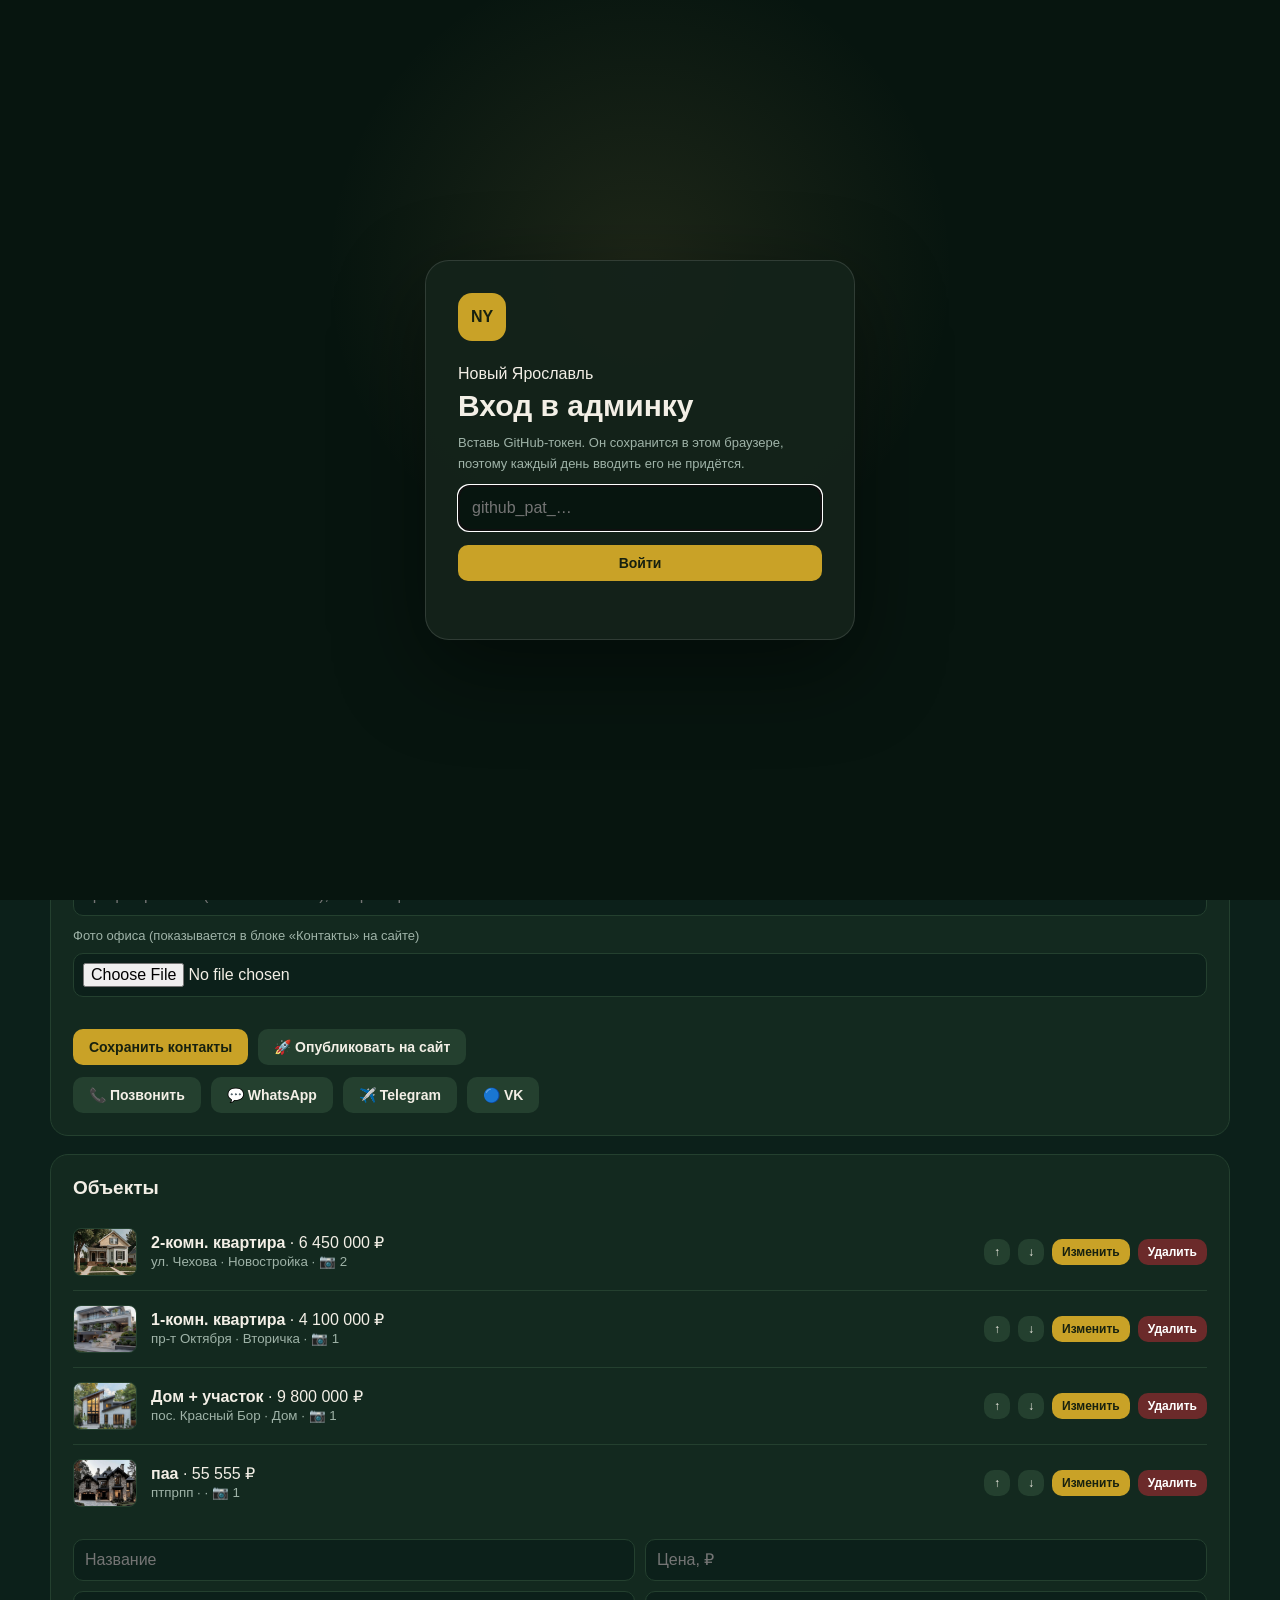
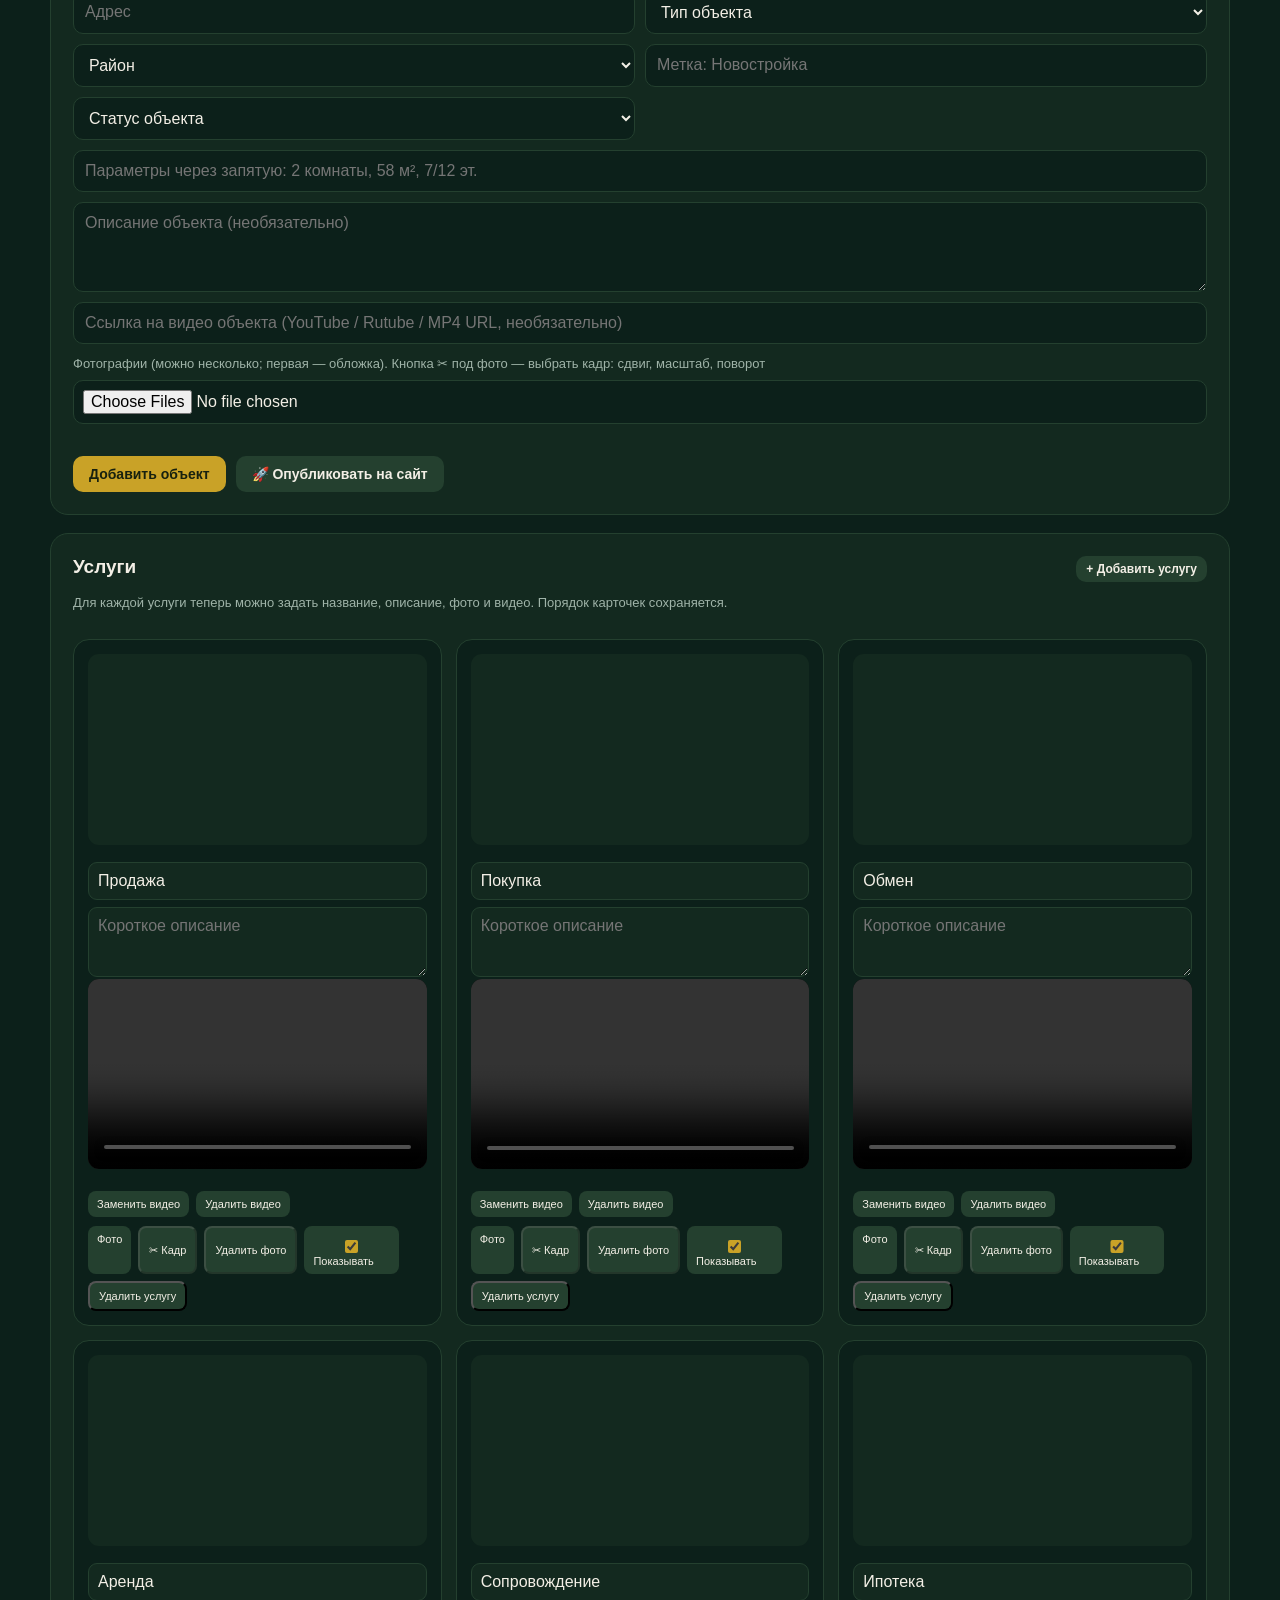
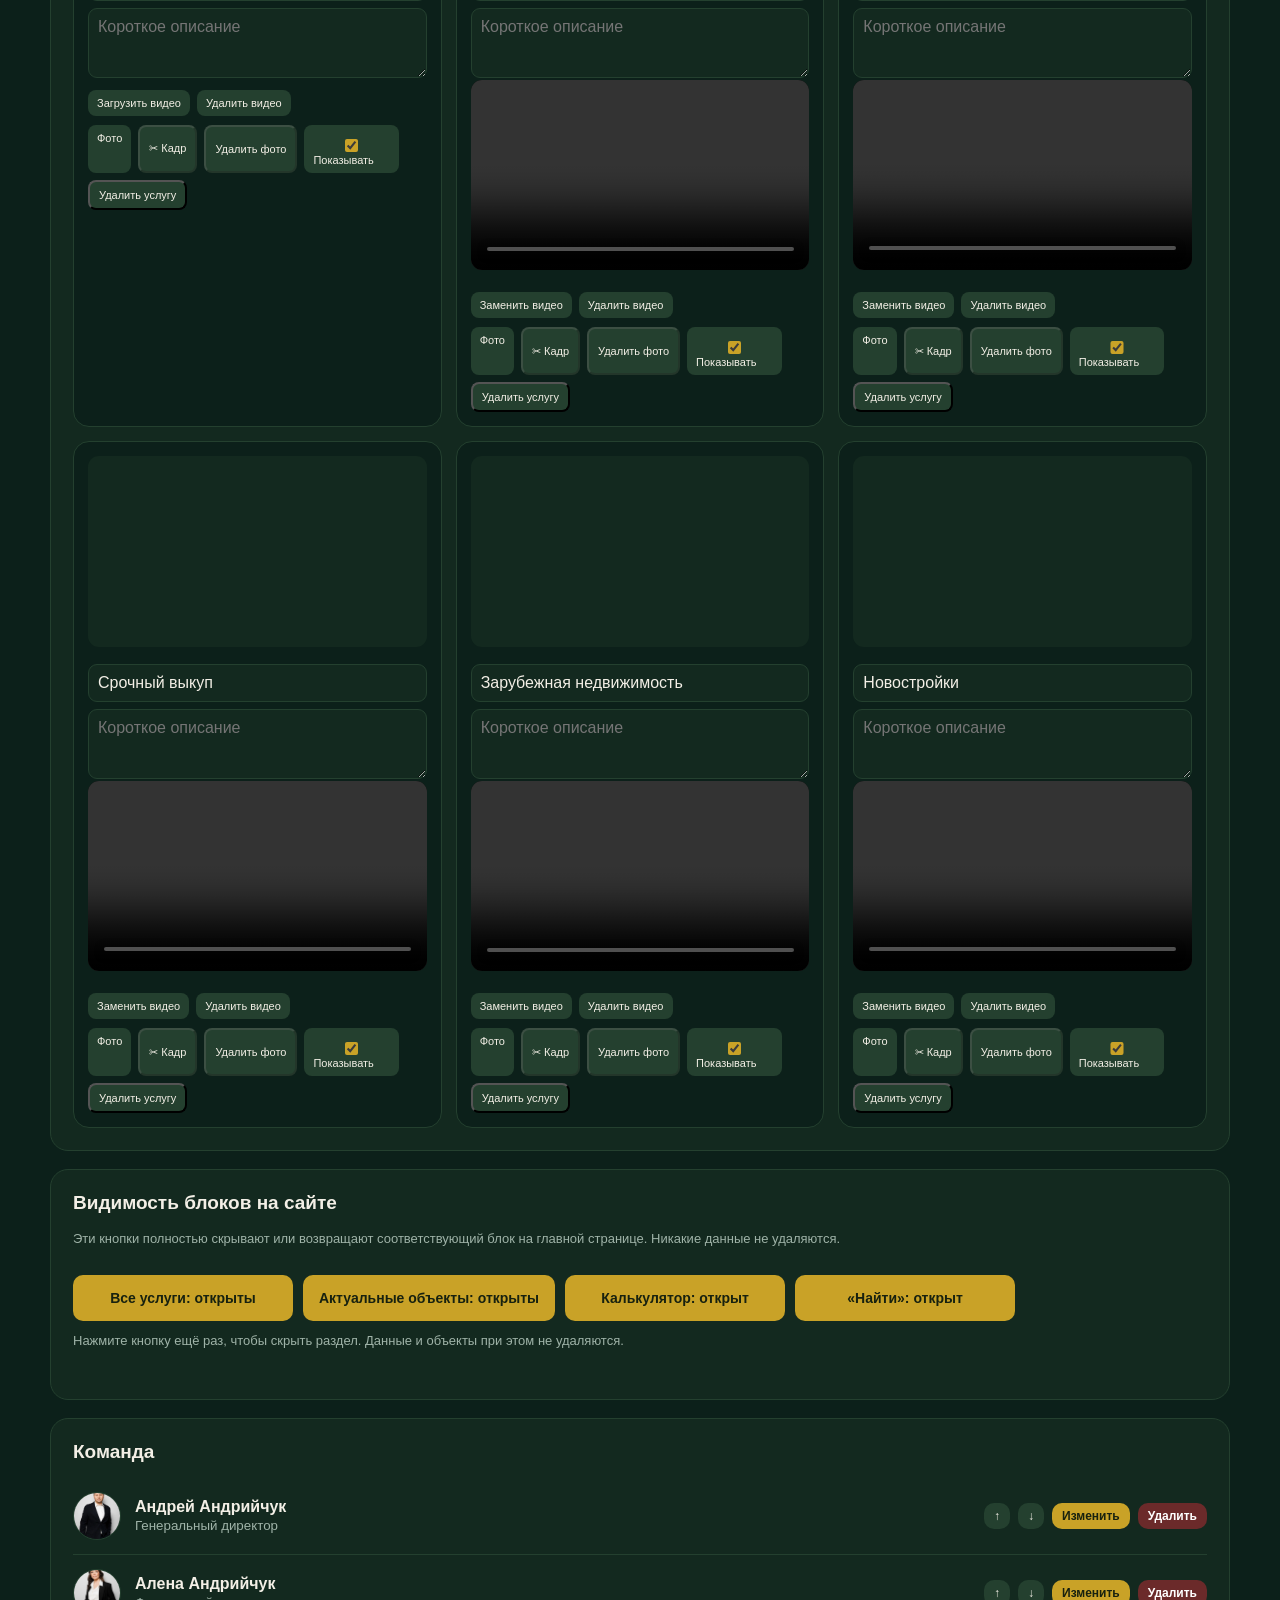
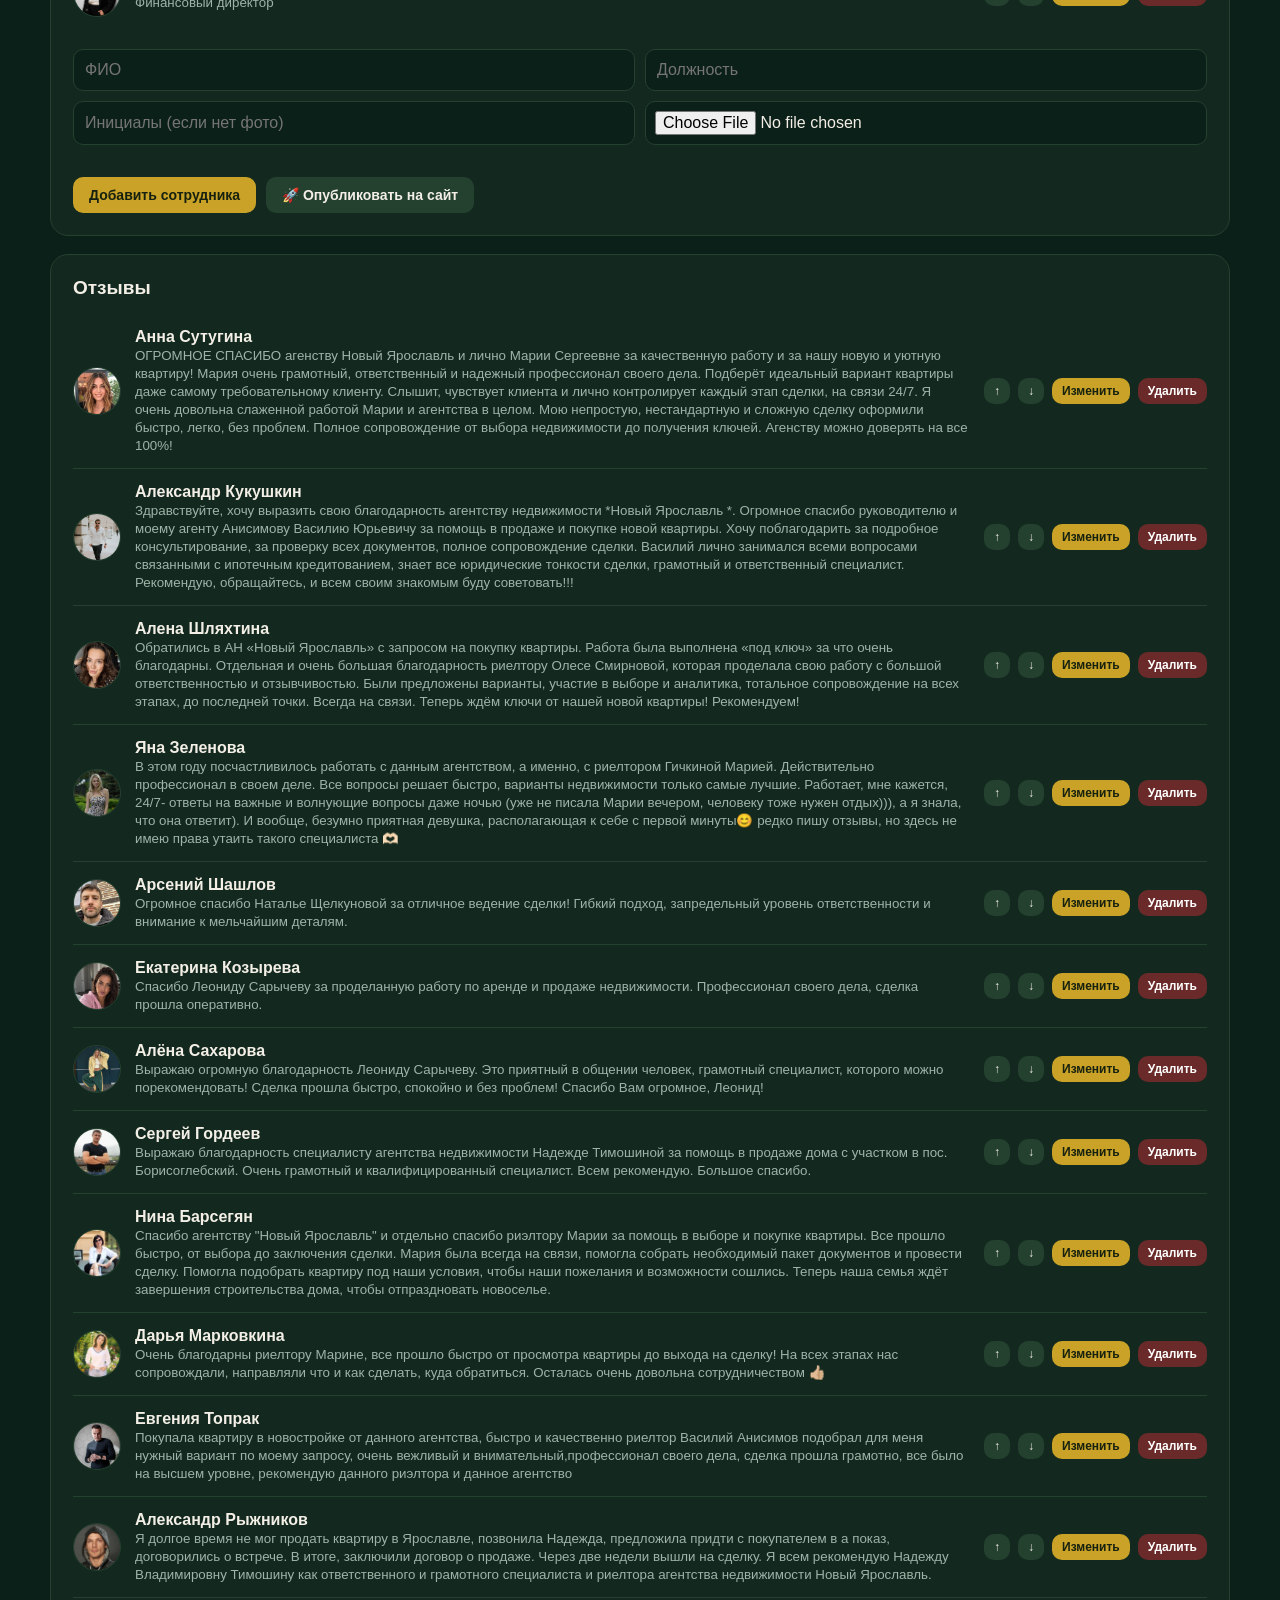
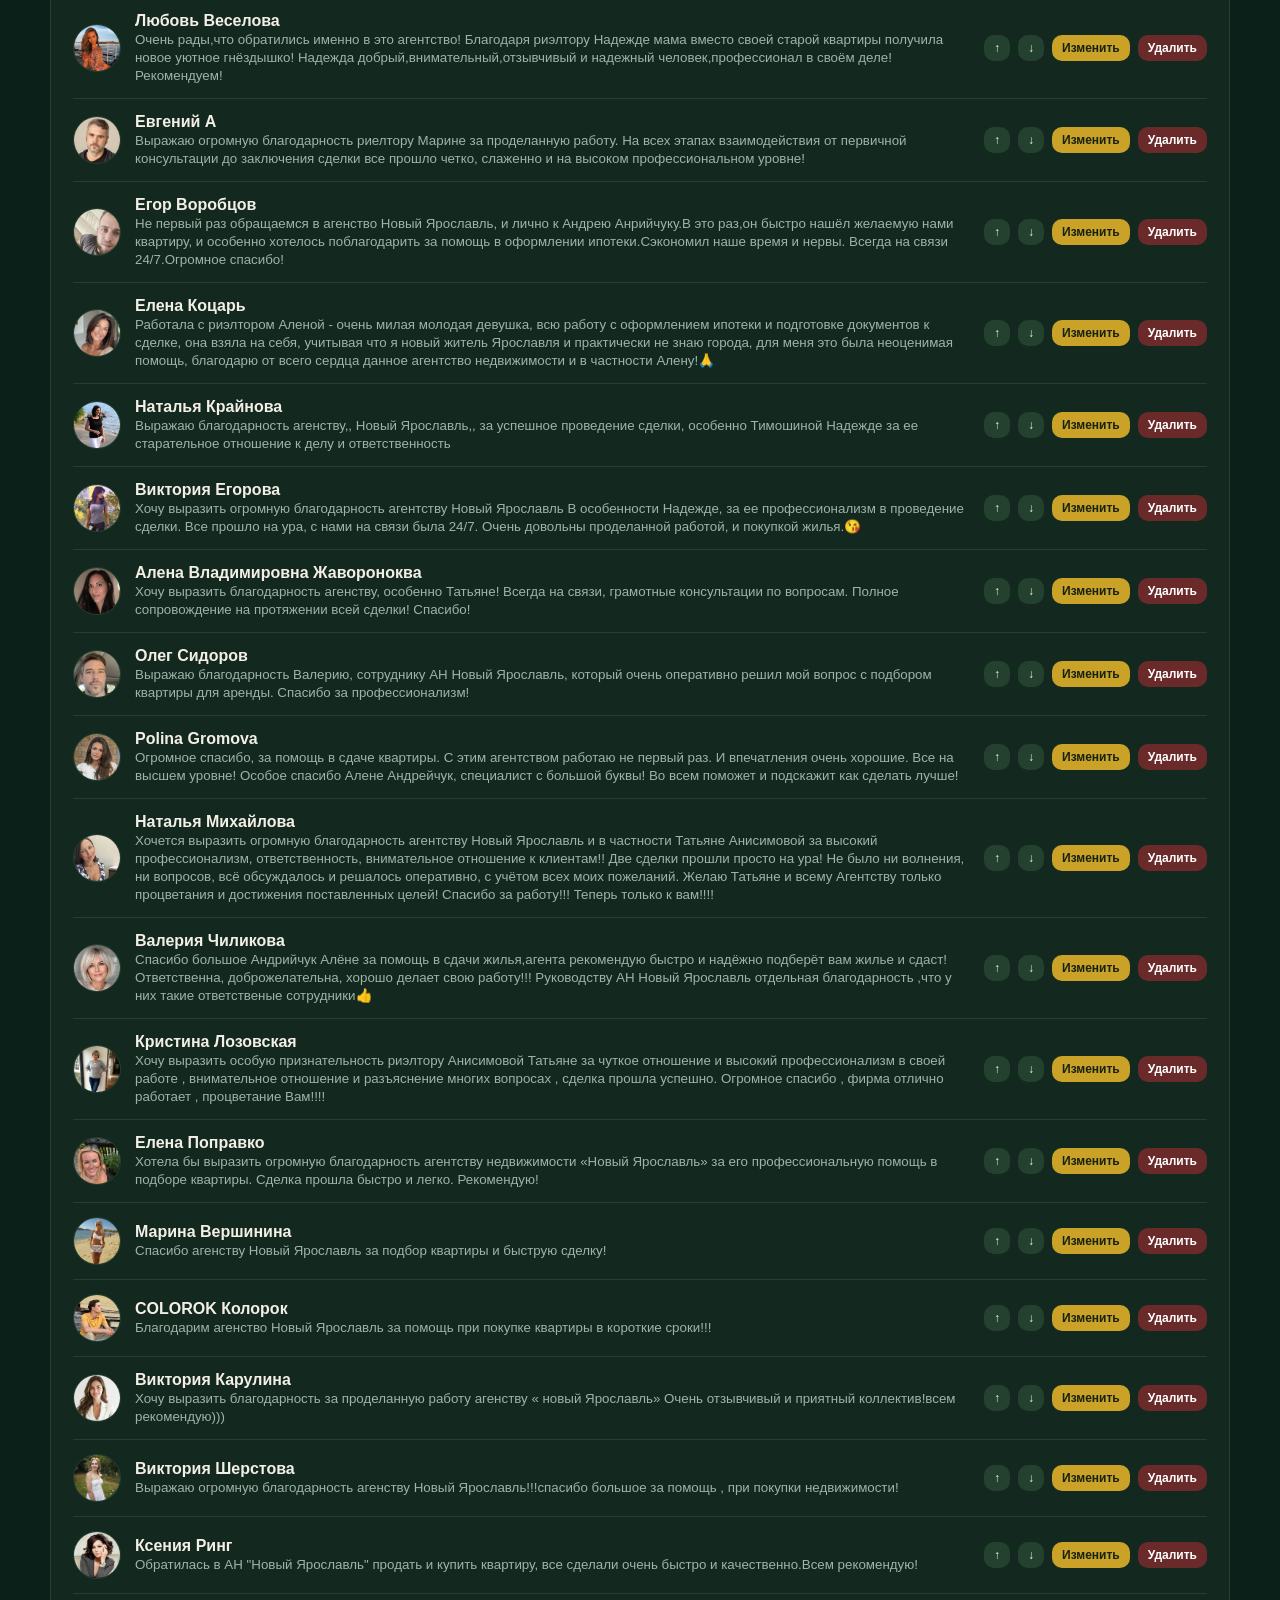
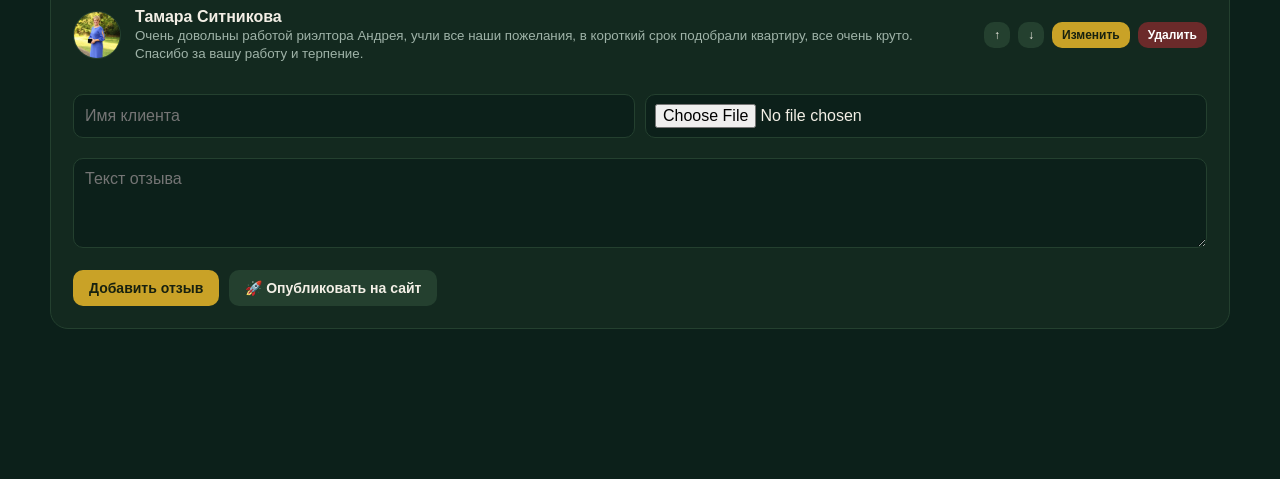
==== commit cf39efd6: "Add files via upload" ====
--- a/admin.html
+++ b/admin.html
@@ -15,7 +15,7 @@
 .form-grid input[type=file]{padding:9px}
 textarea{min-height:90px;resize:vertical}.wide{grid-column:1/-1}
 .actions{display:flex;gap:10px;flex-wrap:wrap;margin-top:12px;align-items:center}
-.admin-btn{border:0;border-radius:10px;padding:10px 16px;background:var(--site-accent,var(--gold));color:#101b1f;font-weight:700;cursor:pointer;text-decoration:none;font-size:14px}
+.admin-btn{border:0;border-radius:10px;padding:10px 16px;background:var(--gold);color:#17210f;font-weight:700;cursor:pointer;text-decoration:none;font-size:14px}
 .admin-btn.secondary{background:var(--line);color:var(--fg)}.admin-btn.danger{background:#6b2a2a;color:#fff}.admin-btn.small{padding:6px 10px;font-size:12px}
 .item{border-top:1px solid var(--line);padding:14px 0;display:flex;justify-content:space-between;gap:15px;align-items:center}.item:first-child{border-top:0}.item small{color:var(--muted)}
 .item .info{display:flex;gap:14px;align-items:center;min-width:0}.item .btns{display:flex;gap:8px;flex-shrink:0}
@@ -24,22 +24,22 @@
 .photos{display:grid;grid-template-columns:repeat(auto-fill,minmax(110px,1fr));gap:10px}
 .ph{position:relative;border:1px solid var(--line);border-radius:10px;overflow:hidden;background:var(--bg)}
 .ph img{display:block;width:100%;height:84px;object-fit:cover}
-.ph .cover{position:absolute;left:4px;top:4px;background:var(--site-accent,var(--gold));color:#101b1f;font-size:10px;font-weight:800;border-radius:6px;padding:2px 6px}
+.ph .cover{position:absolute;left:4px;top:4px;background:var(--gold);color:#17210f;font-size:10px;font-weight:800;border-radius:6px;padding:2px 6px}
 .ph .pb{display:flex;gap:4px;padding:4px;justify-content:space-between}
 .ph .pb button{flex:1;border:0;border-radius:6px;background:var(--line);color:var(--fg);font-size:12px;padding:4px 0;cursor:pointer}
-.editing{outline:2px solid var(--site-accent,var(--gold));outline-offset:4px;border-radius:14px}
-.edit-banner{display:none;background:color-mix(in srgb,var(--site-accent,var(--gold)) 18%,transparent);border:1px solid var(--site-accent,var(--gold));border-radius:10px;padding:8px 12px;font-size:13px}
+.editing{outline:2px solid var(--gold);outline-offset:4px;border-radius:14px}
+.edit-banner{display:none;background:color-mix(in srgb,var(--gold) 18%,transparent);border:1px solid var(--gold);border-radius:10px;padding:8px 12px;font-size:13px}
 .edit-banner.on{display:block}
 .storage{font-size:12px;color:var(--muted)}
 @media(max-width:650px){.form-grid{grid-template-columns:1fr}.wide{grid-column:auto}.admin-head{align-items:flex-start;flex-direction:column}.item{flex-direction:column;align-items:flex-start}}
 .pubbar{display:flex;gap:14px;flex-wrap:wrap;align-items:center;margin:-8px 0 14px;font-size:13px}
-.pubbar .dirty{color:var(--site-accent,var(--gold));font-weight:700}.pubbar .clean{color:#b7e5d1;font-weight:700}.pubbar .err{color:#ff8a8a}
+.pubbar .dirty{color:var(--gold);font-weight:700}.pubbar .clean{color:#7ddc9a;font-weight:700}.pubbar .err{color:#ff8a8a}
 details.panel summary{cursor:pointer;font-weight:700}details.panel ol{margin:12px 0 0 18px;line-height:1.8;font-size:13px;color:var(--muted)}
 .admin-btn:disabled{opacity:.55;cursor:wait}
 body{padding-bottom:92px}
-.pubdock{position:fixed;left:0;right:0;bottom:0;z-index:50;display:flex;gap:10px;align-items:center;justify-content:space-between;flex-wrap:wrap;padding:10px 5vw calc(10px + env(safe-area-inset-bottom));background:rgba(16,27,31,.96);backdrop-filter:blur(14px);border-top:1px solid var(--line);font-size:13px}
+.pubdock{position:fixed;left:0;right:0;bottom:0;z-index:50;display:flex;gap:10px;align-items:center;justify-content:space-between;flex-wrap:wrap;padding:10px 5vw calc(10px + env(safe-area-inset-bottom));background:rgba(7,21,15,.95);backdrop-filter:blur(14px);border-top:1px solid var(--line);font-size:13px}
 .pubdock .st{display:flex;flex-direction:column;gap:2px;min-width:0}.pubdock .admin-btn{padding:12px 18px;font-size:15px}
-.crop-modal{position:fixed;inset:0;z-index:100;background:rgba(5,12,15,.92);display:none;align-items:center;justify-content:center;padding:12px;overflow:auto}
+.crop-modal{position:fixed;inset:0;z-index:100;background:rgba(3,10,7,.9);display:none;align-items:center;justify-content:center;padding:12px;overflow:auto}
 .crop-modal.on{display:flex}
 .crop-card{width:min(480px,100%);background:var(--card);border:1px solid var(--line);border-radius:18px;padding:18px;max-height:100%;overflow:auto}
 .crop-card h2{font-size:18px}
@@ -50,17 +50,6 @@
 .crop-row{display:flex;gap:8px;flex-wrap:wrap;justify-content:center;margin-top:10px}
 .ver{font-size:11px;color:var(--muted);margin-left:8px;font-weight:400}
 </style>
-<style id="admin-graphite-palette">
-/* Admin follows the current site's graphite + mint palette and shared plaster texture. */
-:root{--site-accent:#b7e5d1;--gold:#b7e5d1;--bg:#101b1f;--card:#121d21;--card2:#17262b;--line:#26373d;--fg:#f3f5f4;--muted:#a9b6b8}
-body{background-color:var(--bg);color:var(--fg)}
-.admin-hero{background:linear-gradient(135deg,rgba(183,229,209,.10),rgba(255,255,255,.025))}
-.pubdock{background:rgba(16,27,31,.96)}
-.token-gate{background:radial-gradient(circle at 50% 30%,rgba(183,229,209,.08),transparent 35%),#101b1f}
-.token-card{background:rgba(17,29,33,.97)}
-.token-card input{background:#101b1f}
-.service-card .svc-toggle{accent-color:#b7e5d1}
-</style>
 <style>
 /* ===== Точечная полировка панели видимости ===== */
 #toggleServices,#toggleCatalog,#toggleCalc,#toggleSearch{min-width:220px;justify-content:center;font-weight:800}
@@ -72,7 +61,7 @@
 </style>
 
 <style id="admin-v12">
-.admin-hero{display:flex;justify-content:space-between;gap:24px;align-items:center;padding:26px 28px;margin:0 0 16px;background:linear-gradient(135deg,rgba(183,229,209,.10),rgba(255,255,255,.025));border:1px solid var(--line);border-radius:22px}.admin-hero h2{font-size:28px;margin:5px 0 8px}.admin-hero p{max-width:720px;color:var(--muted);margin:0;line-height:1.6}.hero-status{display:flex;gap:10px;align-items:center;white-space:nowrap}.hero-status span{font-size:12px;color:#b7e5d1}.dash-grid{display:grid;grid-template-columns:repeat(4,1fr);gap:12px;margin-bottom:18px}.dash-card{padding:18px 20px;background:var(--card);border:1px solid var(--line);border-radius:16px}.dash-card b{display:block;font-size:27px}.dash-card span{color:var(--muted);font-size:12px}.section-head{display:flex;justify-content:space-between;gap:15px;align-items:flex-start}.service-manager{display:grid;grid-template-columns:repeat(3,minmax(0,1fr));gap:14px}.service-card{border:1px solid var(--line);background:var(--bg);border-radius:16px;padding:14px}.service-card .svc-photo{width:100%;aspect-ratio:16/9;object-fit:cover;border-radius:11px;background:var(--card);margin-bottom:10px}.service-card input,.service-card textarea{width:100%;background:var(--card);border:1px solid var(--line);border-radius:9px;padding:9px;color:var(--fg);font:inherit;margin-top:7px}.service-card textarea{min-height:70px}.service-meta{display:flex;gap:7px;margin-top:9px;flex-wrap:wrap}.service-meta button,.service-meta label{font-size:11px;padding:7px 9px;border-radius:8px;background:var(--line);color:var(--fg);cursor:pointer}.token-gate{position:fixed;inset:0;z-index:9999;background:radial-gradient(circle at 50% 30%,rgba(183,229,209,.08),transparent 35%),#101b1f;display:flex;align-items:center;justify-content:center;padding:20px}.token-card{width:min(430px,100%);padding:32px;background:rgba(17,29,33,.97);border:1px solid rgba(255,255,255,.12);border-radius:24px;box-shadow:0 30px 90px rgba(0,0,0,.45)}.token-mark{width:48px;height:48px;border-radius:14px;display:grid;place-items:center;background:var(--site-accent,var(--gold));color:#101b1f;font-weight:900;margin-bottom:24px}.token-card h2{font-size:30px;margin:6px 0 10px}.token-card p{color:var(--muted);line-height:1.6;font-size:13px}.token-card input{width:100%;box-sizing:border-box;background:#101b1f;border:1px solid var(--line);border-radius:11px;padding:13px;color:var(--fg);font:inherit;margin:10px 0}.token-card .admin-btn{width:100%;margin-top:4px}.gate-error{color:#ff8a8a;font-size:12px;margin-top:10px;min-height:16px}.token-gate[hidden]{display:none}.service-card.dragging{opacity:.5}.service-card .svc-toggle{accent-color:var(--site-accent,var(--gold))}.service-video-row{display:flex;gap:7px;align-items:center;margin-top:8px;flex-wrap:wrap}.service-video-row button{font-size:11px;padding:7px 9px;border-radius:8px;background:var(--line);color:var(--fg);border:0;cursor:pointer}.service-video-row label.video-pick{position:relative;display:inline-flex;align-items:center;justify-content:center;min-height:32px;padding:7px 10px;border-radius:8px;background:var(--line);color:var(--fg);font-size:11px;cursor:pointer;overflow:hidden}.service-video-row .video-file-input{position:absolute!important;inset:0!important;width:100%!important;height:100%!important;margin:0!important;padding:0!important;opacity:0!important;cursor:pointer!important;border:0!important}.svc-video-preview{display:block;width:100%;height:auto;aspect-ratio:16/9;object-fit:cover;border-radius:11px;background:#000;margin:-2px 0 10px}
+.admin-hero{display:flex;justify-content:space-between;gap:24px;align-items:center;padding:26px 28px;margin:0 0 16px;background:linear-gradient(135deg,rgba(199,168,91,.13),rgba(255,255,255,.025));border:1px solid var(--line);border-radius:22px}.admin-hero h2{font-size:28px;margin:5px 0 8px}.admin-hero p{max-width:720px;color:var(--muted);margin:0;line-height:1.6}.hero-status{display:flex;gap:10px;align-items:center;white-space:nowrap}.hero-status span{font-size:12px;color:#7ddc9a}.dash-grid{display:grid;grid-template-columns:repeat(4,1fr);gap:12px;margin-bottom:18px}.dash-card{padding:18px 20px;background:var(--card);border:1px solid var(--line);border-radius:16px}.dash-card b{display:block;font-size:27px}.dash-card span{color:var(--muted);font-size:12px}.section-head{display:flex;justify-content:space-between;gap:15px;align-items:flex-start}.service-manager{display:grid;grid-template-columns:repeat(3,minmax(0,1fr));gap:14px}.service-card{border:1px solid var(--line);background:var(--bg);border-radius:16px;padding:14px}.service-card .svc-photo{width:100%;aspect-ratio:16/9;object-fit:cover;border-radius:11px;background:var(--card);margin-bottom:10px}.service-card input,.service-card textarea{width:100%;background:var(--card);border:1px solid var(--line);border-radius:9px;padding:9px;color:var(--fg);font:inherit;margin-top:7px}.service-card textarea{min-height:70px}.service-meta{display:flex;gap:7px;margin-top:9px;flex-wrap:wrap}.service-meta button,.service-meta label{font-size:11px;padding:7px 9px;border-radius:8px;background:var(--line);color:var(--fg);cursor:pointer}.token-gate{position:fixed;inset:0;z-index:9999;background:radial-gradient(circle at 50% 30%,rgba(199,168,91,.12),transparent 35%),#07150f;display:flex;align-items:center;justify-content:center;padding:20px}.token-card{width:min(430px,100%);padding:32px;background:rgba(20,35,27,.96);border:1px solid rgba(255,255,255,.12);border-radius:24px;box-shadow:0 30px 90px rgba(0,0,0,.45)}.token-mark{width:48px;height:48px;border-radius:14px;display:grid;place-items:center;background:var(--gold);color:#17210f;font-weight:900;margin-bottom:24px}.token-card h2{font-size:30px;margin:6px 0 10px}.token-card p{color:var(--muted);line-height:1.6;font-size:13px}.token-card input{width:100%;box-sizing:border-box;background:#07150f;border:1px solid var(--line);border-radius:11px;padding:13px;color:var(--fg);font:inherit;margin:10px 0}.token-card .admin-btn{width:100%;margin-top:4px}.gate-error{color:#ff8a8a;font-size:12px;margin-top:10px;min-height:16px}.token-gate[hidden]{display:none}.service-card.dragging{opacity:.5}.service-card .svc-toggle{accent-color:var(--gold)}.service-video-row{display:flex;gap:7px;align-items:center;margin-top:8px;flex-wrap:wrap}.service-video-row button{font-size:11px;padding:7px 9px;border-radius:8px;background:var(--line);color:var(--fg);border:0;cursor:pointer}.service-video-row label{display:none}.svc-video-preview{width:100%;aspect-ratio:16/9;object-fit:cover;border-radius:11px;background:#000;margin:-2px 0 10px}
 @media(max-width:850px){.dash-grid{grid-template-columns:repeat(2,1fr)}.service-manager{grid-template-columns:1fr 1fr}.admin-hero{align-items:flex-start;flex-direction:column}}
 @media(max-width:600px){.service-manager{grid-template-columns:1fr}.dash-card{padding:14px}.admin-hero{padding:20px}.admin-hero h2{font-size:24px}}
 </style>
@@ -167,16 +156,9 @@
 const clean=d=>{const c=JSON.parse(JSON.stringify(d));delete c._dirty;return c};
 const $=id=>document.getElementById(id);
 const esc=s=>String(s??"").replace(/[&<>"']/g,m=>({"&":"&amp;","<":"&lt;",">":"&gt;",'"':"&quot;","'":"&#039;"}[m]));
-const VIDEO_DB="ny_admin_video_store_v1";
-function videoDb(){return new Promise((resolve,reject)=>{const req=indexedDB.open(VIDEO_DB,1);req.onupgradeneeded=()=>{if(!req.result.objectStoreNames.contains("videos"))req.result.createObjectStore("videos")};req.onsuccess=()=>resolve(req.result);req.onerror=()=>reject(req.error)})}
-async function videoPut(id,data){const db=await videoDb();return new Promise((resolve,reject)=>{const tx=db.transaction("videos","readwrite");tx.objectStore("videos").put(data,id);tx.oncomplete=()=>{db.close();resolve()};tx.onerror=()=>{db.close();reject(tx.error)}})}
-async function videoGet(id){const db=await videoDb();return new Promise((resolve,reject)=>{const tx=db.transaction("videos","readonly");const req=tx.objectStore("videos").get(id);req.onsuccess=()=>{db.close();resolve(req.result||null)};req.onerror=()=>{db.close();reject(req.error)}})}
-async function videoDelete(id){const db=await videoDb();return new Promise((resolve,reject)=>{const tx=db.transaction("videos","readwrite");tx.objectStore("videos").delete(id);tx.oncomplete=()=>{db.close();resolve()};tx.onerror=()=>{db.close();reject(tx.error)}})}
-function isVideoRef(v){return typeof v==="string"&&v.startsWith("idb-video:")}
-async function hydrateVideos(data){const tasks=[];const walk=o=>{if(!o||typeof o!=="object")return;for(const k of Object.keys(o)){if(k==="video"&&isVideoRef(o[k])){const id=o[k].slice(10);tasks.push(videoGet(id).then(v=>{if(!v)throw new Error("Видео не найдено в локальном хранилище. Загрузите его заново.");o[k]=v}))}else if(o[k]&&typeof o[k]==="object")walk(o[k])}};walk(data);await Promise.all(tasks);return data}
 function save(){
- try{state._dirty=true;const copy=JSON.parse(JSON.stringify(state));localStorage.setItem(key,JSON.stringify(copy));updateStorage();updatePub();return true}
- catch(e){alert("Не удалось сохранить изменения в браузере. Видео хранится отдельно, но проверьте, что браузеру разрешено локальное хранилище.");return false}
+ try{state._dirty=true;localStorage.setItem(key,JSON.stringify(state));updateStorage();updatePub();return true}
+ catch(e){alert("Не хватило места в браузере для всех фото (лимит около 5 МБ). Нажмите «🚀 Опубликовать на сайт» — фото уйдут на сайт и место освободится, потом добавляйте дальше. Либо добавьте меньше фото за раз.");return false}
 }
 function updateStorage(){const kb=Math.round((localStorage.getItem(key)||"").length/1024);$("storageInfo").textContent="Занято в браузере: "+kb+" КБ из ~5000 КБ."+(kb>3800?" ⚠ Почти заполнено — опубликуйте изменения, и место освободится.":"");}
 
@@ -467,8 +449,7 @@
  const token=askToken(false);if(!token)return;
  const btn=$("publishBtn");btn.disabled=true;$("publishBtn2").disabled=true;
  try{
-  const out=clean(JSON.parse(JSON.stringify(state)));
-  await hydrateVideos(out);
+  const out=clean(state);
   const imgs=[]; const vids=[];
   const walk=(o,k)=>{const v=o[k];if(typeof v==="string"&&v.startsWith("data:image"))imgs.push([o,k])};
   const walkVideo=(o,k)=>{const v=o[k];if(typeof v==="string"&&v.startsWith("data:video/"))vids.push([o,k])};
@@ -484,7 +465,6 @@
   const put=await gh(token,"PUT","data.js",{message:"Обновление данных из админки",content:b64utf8("window.SITE_DATA = "+JSON.stringify(out,null,2)+";\n"),...(sha?{sha}:{})});
   if(!put.ok)throw new Error(explain(put));
   state=out;state._dirty=false;
-  // After publishing, replace uploaded video data with repository paths in state and save a compact draft.
   try{localStorage.setItem(key,JSON.stringify({...out,_dirty:false}))}catch(e){}
   render();updateStorage();updatePub();
   setStatus("✓ Опубликовано. GitHub Pages соберёт сайт за 1–2 минуты — после этого страница у посетителей обновится сама, кэш чистить не нужно.","clean");
@@ -532,15 +512,15 @@
  ${x.photo?`<img class="svc-photo" src="${esc(x.photo)}" alt="">`:`<div class="svc-photo"></div>`}
  <input data-sv="title" data-i="${i}" value="${esc(x.title||"")}" placeholder="Название услуги">
  <textarea data-sv="desc" data-i="${i}" placeholder="Короткое описание">${esc(x.description||"")}</textarea>
- ${x.video?`<video class="svc-video-preview" ${isVideoRef(x.video)?`data-idbvideo="${esc(x.video.slice(10))}"`: `src="${esc(x.video)}"`} muted playsinline loop autoplay preload="metadata"></video>`:''}
- <div class="service-video-row"><label class="video-pick">${x.video?'Заменить видео':'Загрузить видео'}<input class="video-file-input" type="file" accept="video/*" data-video="${i}"></label><button type="button" data-delvideo="${i}" ${x.video?'':'disabled'}>Удалить видео</button></div>
+ ${x.video?`<video class="svc-video-preview" src="${esc(x.video)}" controls playsinline preload="metadata"></video>`:''}
+ <div class="service-video-row"><label>Видео <input type="file" accept="video/mp4,video/webm,video/quicktime" data-video="${i}" hidden></label><button type="button" data-videopick="${i}">${x.video?'Заменить видео':'Загрузить видео'}</button><button type="button" data-delvideo="${i}" ${x.video?'':'disabled'}>Удалить видео</button></div>
  <div class="service-meta"><label>Фото <input type="file" accept="image/*" data-photo="${i}" hidden></label><button type="button" data-crop="${i}" ${x.photo?'':'disabled'}>✂ Кадр</button><button type="button" data-delphoto="${i}" ${x.photo?'':'disabled'}>Удалить фото</button><label><input class="svc-toggle" type="checkbox" data-visible="${i}" ${x.visible!==false?'checked':''}> Показывать</label><button type="button" data-delservice="${i}">Удалить услугу</button></div></article>`).join("");
  box.querySelectorAll('[data-sv]').forEach(el=>el.addEventListener('input',()=>{const i=+el.dataset.i;state.services[i][el.dataset.sv]=el.value;save()}));
  box.querySelectorAll('[data-visible]').forEach(el=>el.addEventListener('change',()=>{state.services[+el.dataset.visible].visible=el.checked;save()}));
  box.querySelectorAll('[data-photo]').forEach(el=>el.addEventListener('change',async e=>{const i=+e.target.dataset.photo,f=e.target.files[0];e.target.value='';if(!f)return;try{const src=await readImage(f,1800,.9);const out=await cropImage(src,'service',0);if(out){state.services[i].photo=out;save();renderServicesV12()}}catch(err){alert('Не удалось открыть фото')}}));
- box.querySelectorAll('[data-video]').forEach(el=>el.addEventListener('change',async e=>{const i=+e.target.dataset.video,f=e.target.files[0];e.target.value='';if(!f)return;if(!f.type.startsWith('video/')){alert('Выберите видеофайл.');return}if(f.size>100*1024*1024){alert('Видео должно быть не больше 100 МБ.');return}try{const data=await readVideo(f);const id='svc-'+i+'-'+Date.now();await videoPut(id,data);state.services[i].video='idb-video:'+id;save();renderServicesV12()}catch(err){alert('Не удалось сохранить видео в локальном хранилище. Проверьте свободное место и разрешения браузера.')}}));
- box.querySelectorAll('[data-delvideo]').forEach(el=>el.addEventListener('click',async()=>{const i=+el.dataset.delvideo,v=state.services[i].video;if(isVideoRef(v)){try{await videoDelete(v.slice(10))}catch(e){}}state.services[i].video='';save();renderServicesV12()}));
- box.querySelectorAll('[data-idbvideo]').forEach(async v=>{try{const data=await videoGet(v.dataset.idbvideo);if(data){v.src=data;v.muted=true;v.play().catch(()=>{})}}catch(e){}});
+ box.querySelectorAll('[data-videopick]').forEach(btn=>btn.addEventListener('click',()=>box.querySelector('[data-video="'+btn.dataset.videopick+'"]')?.click()));
+ box.querySelectorAll('[data-video]').forEach(el=>el.addEventListener('change',async e=>{const i=+e.target.dataset.video,f=e.target.files[0];e.target.value='';if(!f)return;if(!/^video\/(mp4|webm|quicktime)$/.test(f.type)){alert('Выберите MP4, WebM или MOV.');return}if(f.size>50*1024*1024){alert('Видео должно быть не больше 50 МБ.');return}try{state.services[i].video=await readVideo(f);save();renderServicesV12()}catch(err){alert('Не удалось загрузить видео.')}}));
+ box.querySelectorAll('[data-delvideo]').forEach(el=>el.addEventListener('click',()=>{state.services[+el.dataset.delvideo].video='';save();renderServicesV12()}));
  box.querySelectorAll('[data-crop]').forEach(el=>el.addEventListener('click',async()=>{const i=+el.dataset.crop;const out=await cropImage(state.services[i].photo,'service',0);if(out){state.services[i].photo=out;save();renderServicesV12()}}));
  box.querySelectorAll('[data-delphoto]').forEach(el=>el.addEventListener('click',()=>{state.services[+el.dataset.delphoto].photo='';save();renderServicesV12()}));
  box.querySelectorAll('[data-delservice]').forEach(el=>el.addEventListener('click',()=>{const i=+el.dataset.delservice;if(confirm('Удалить услугу?')){state.services.splice(i,1);save();renderServicesV12();updateDashboard()}}));
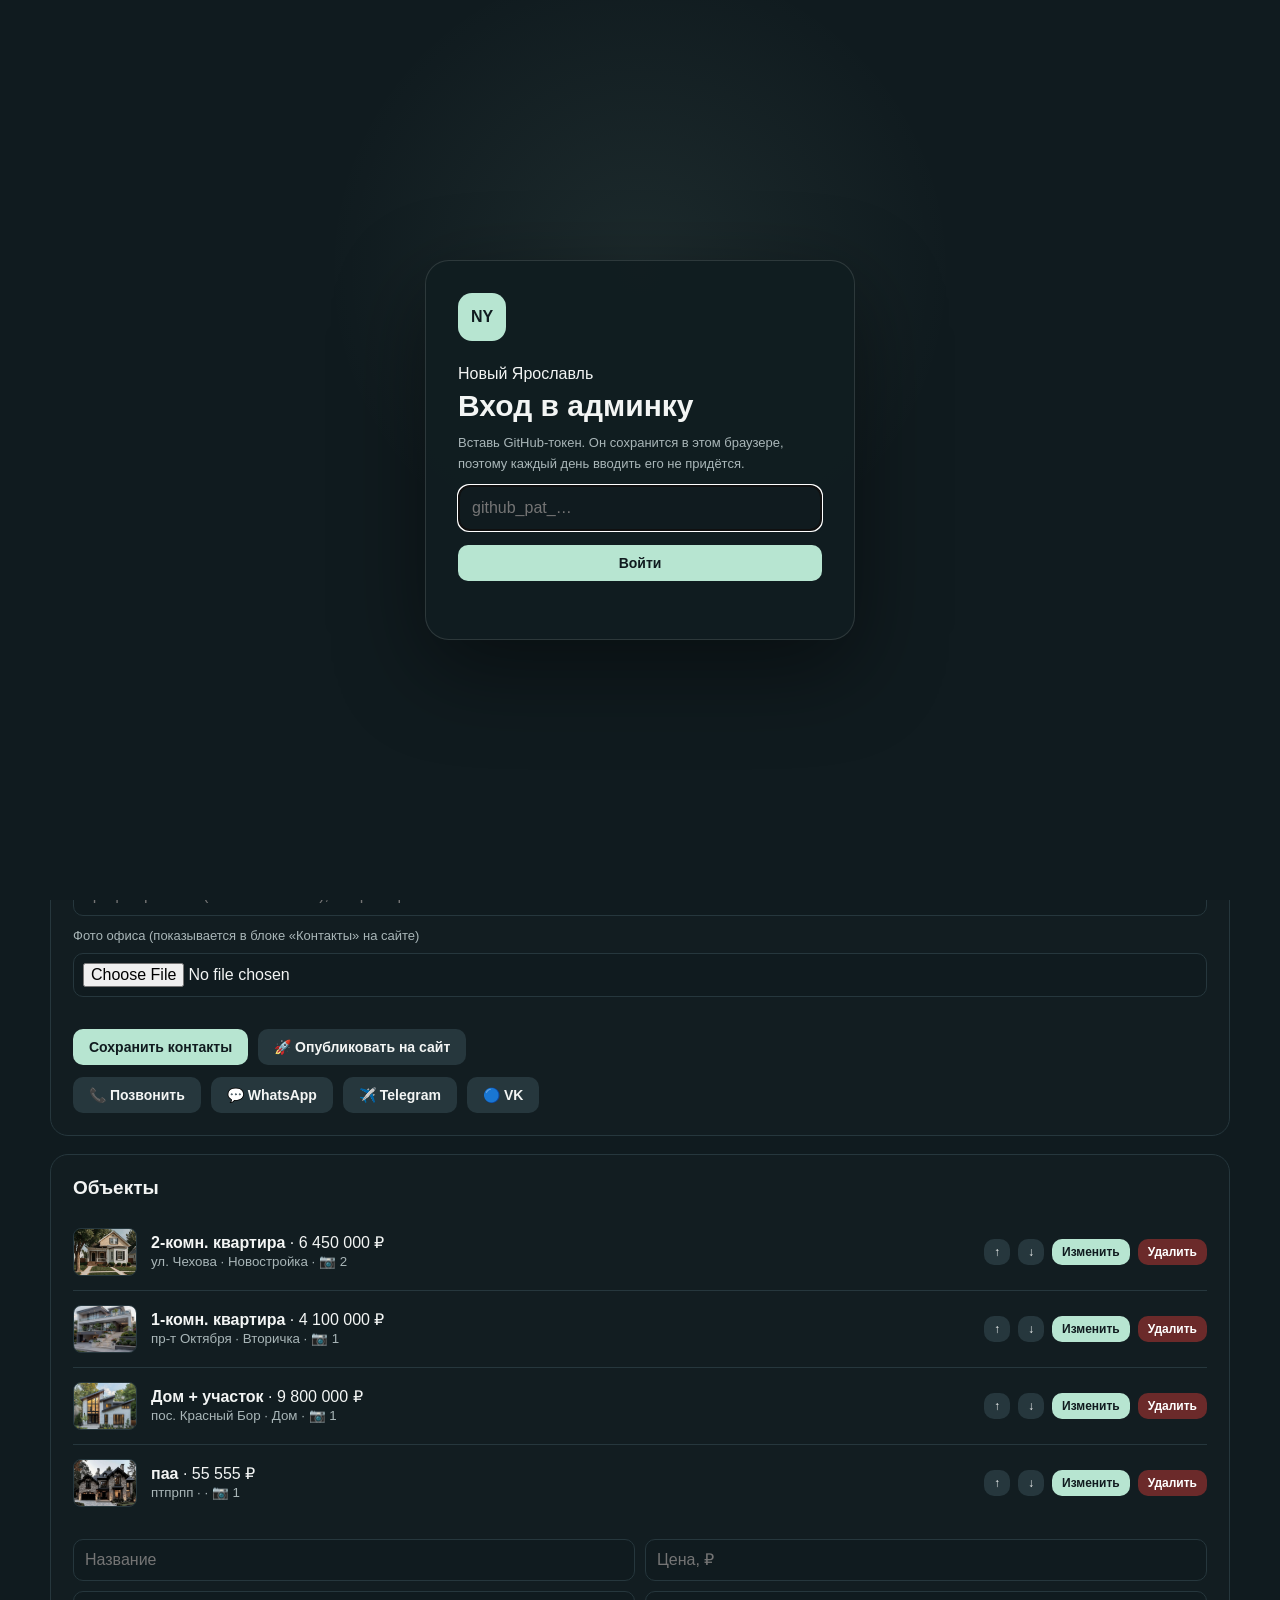
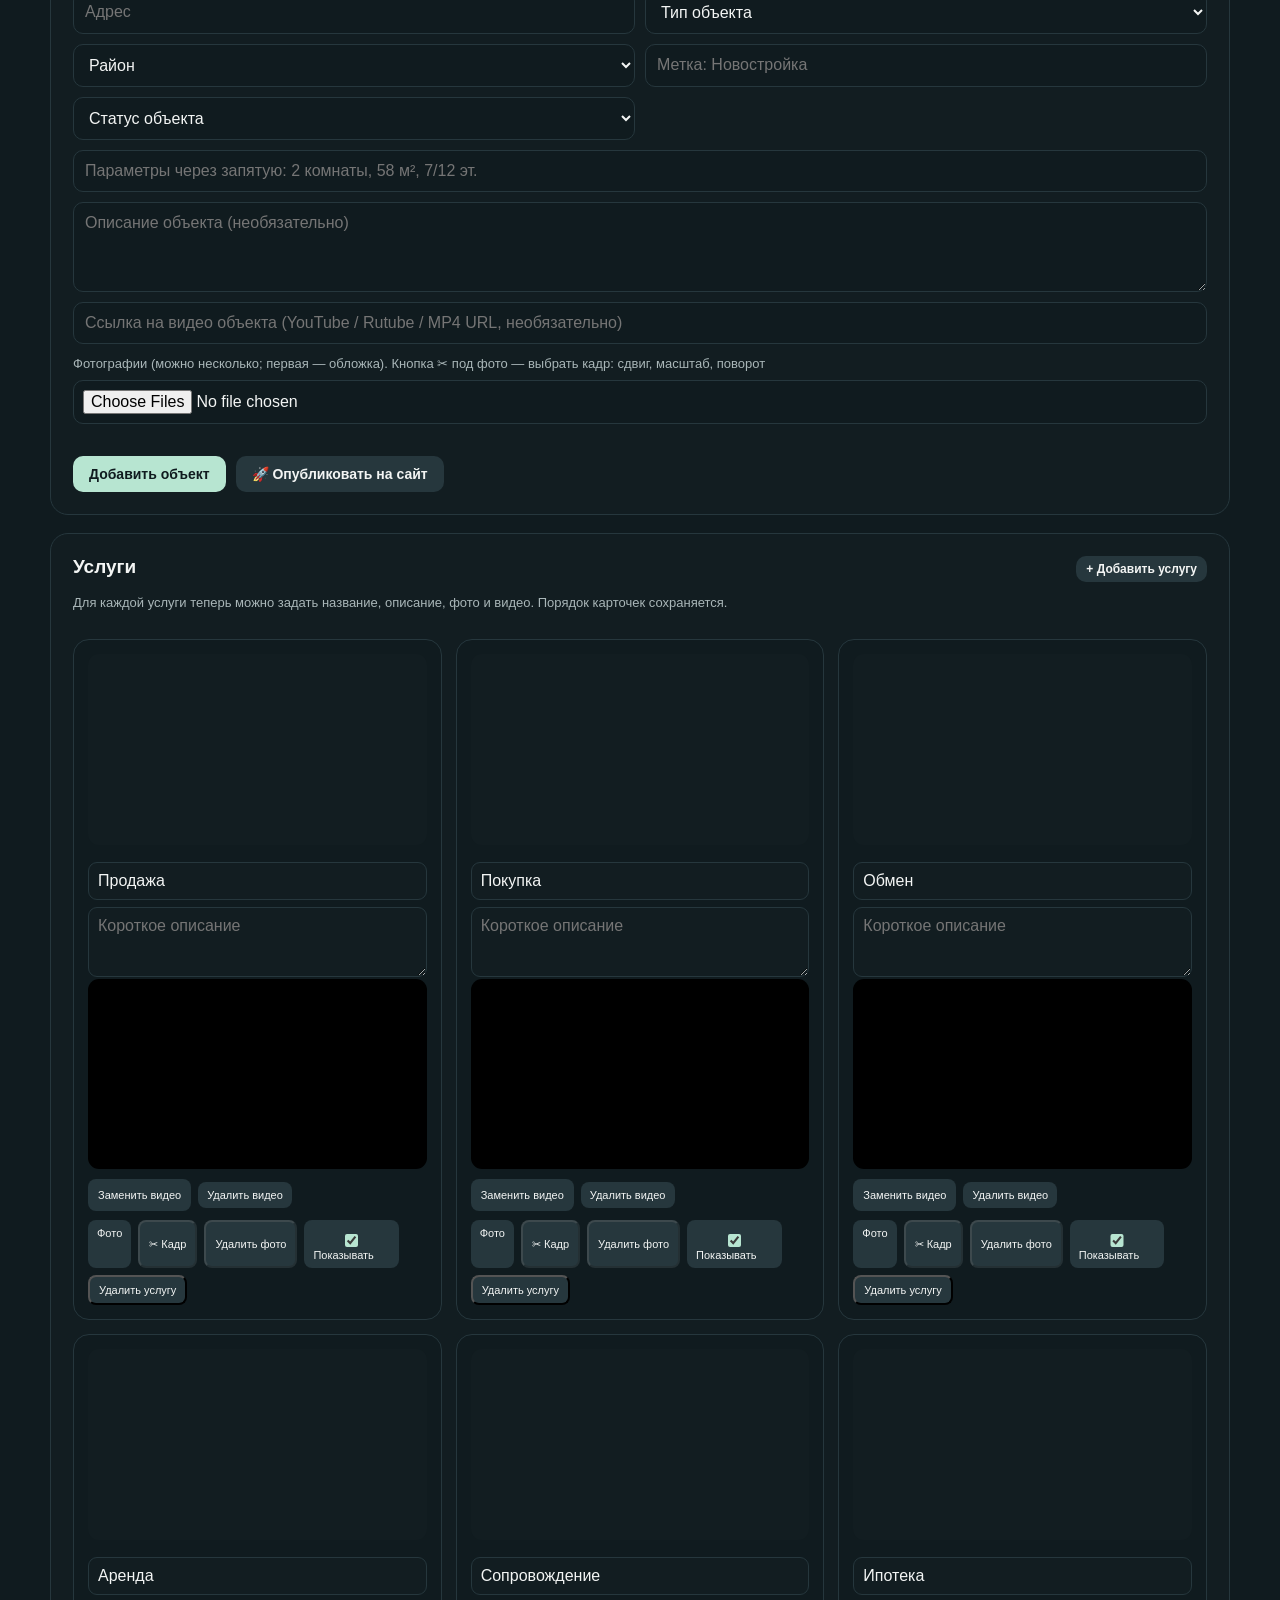
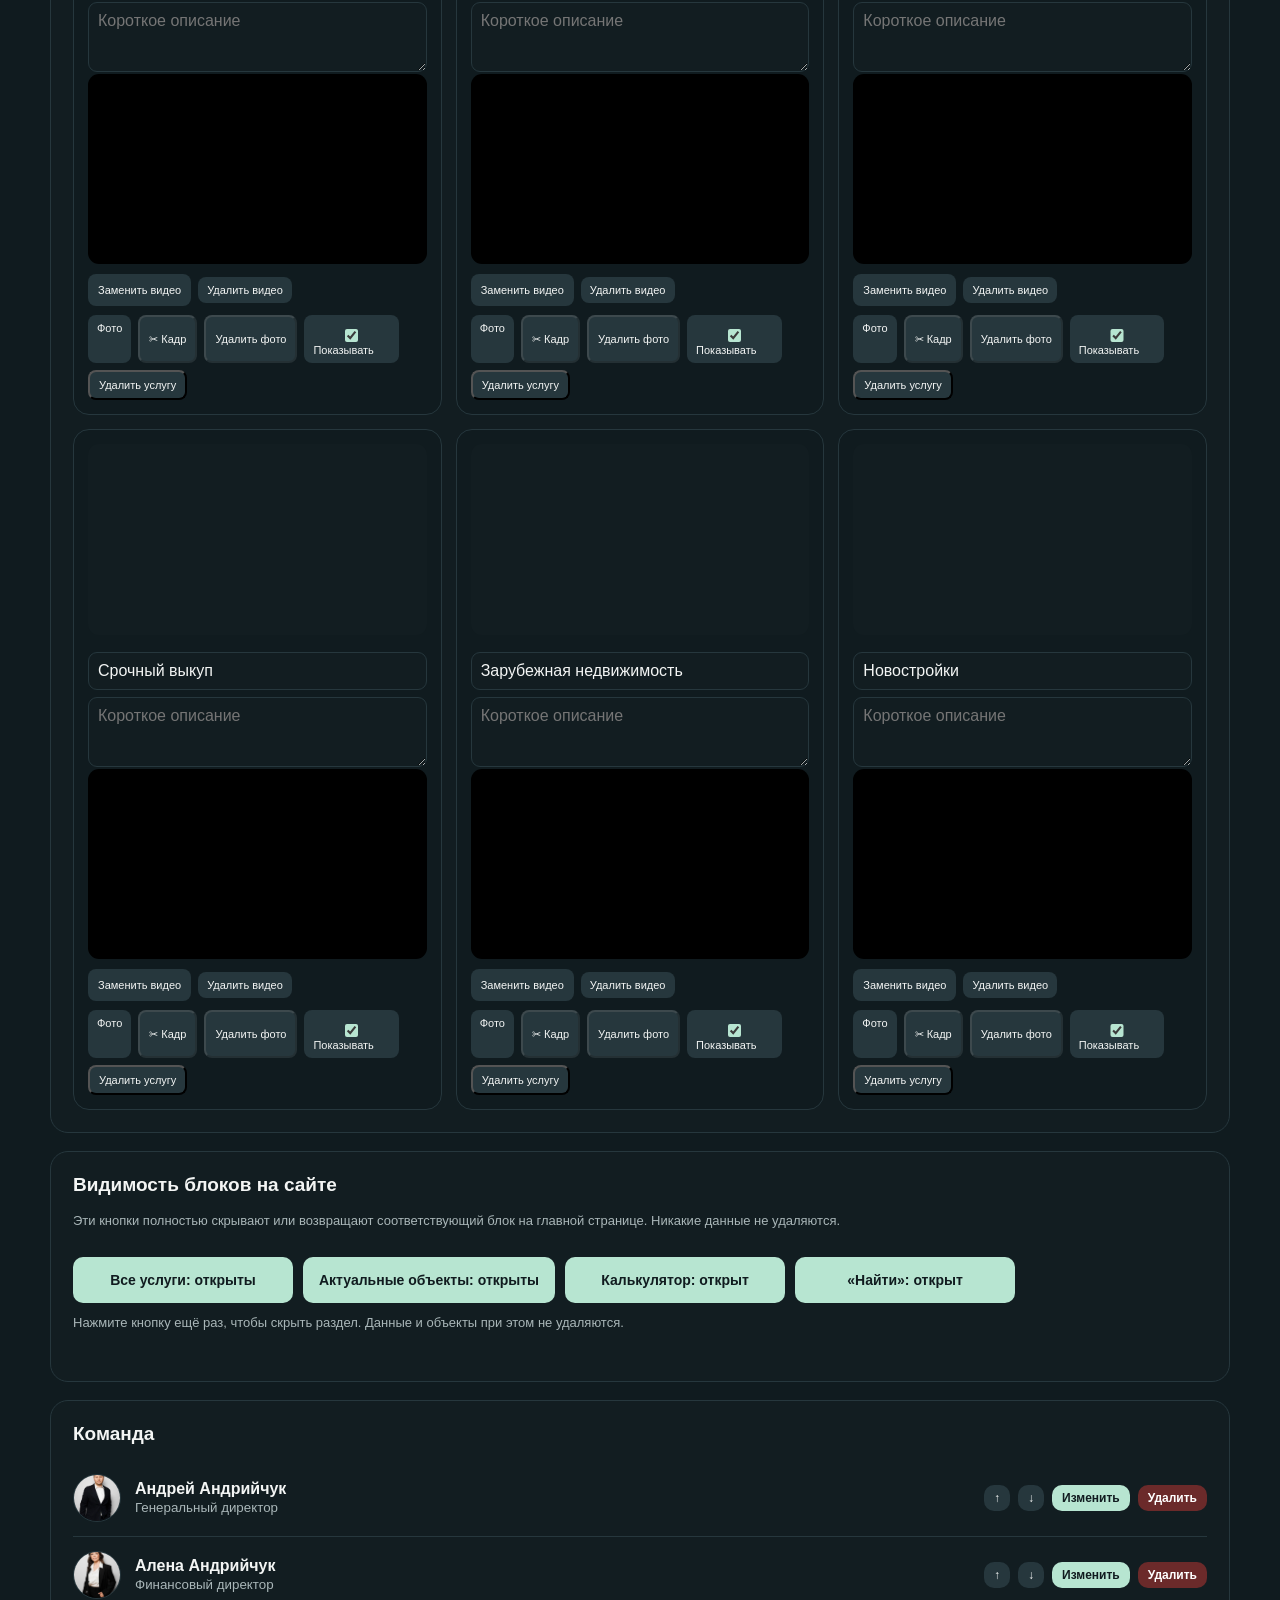
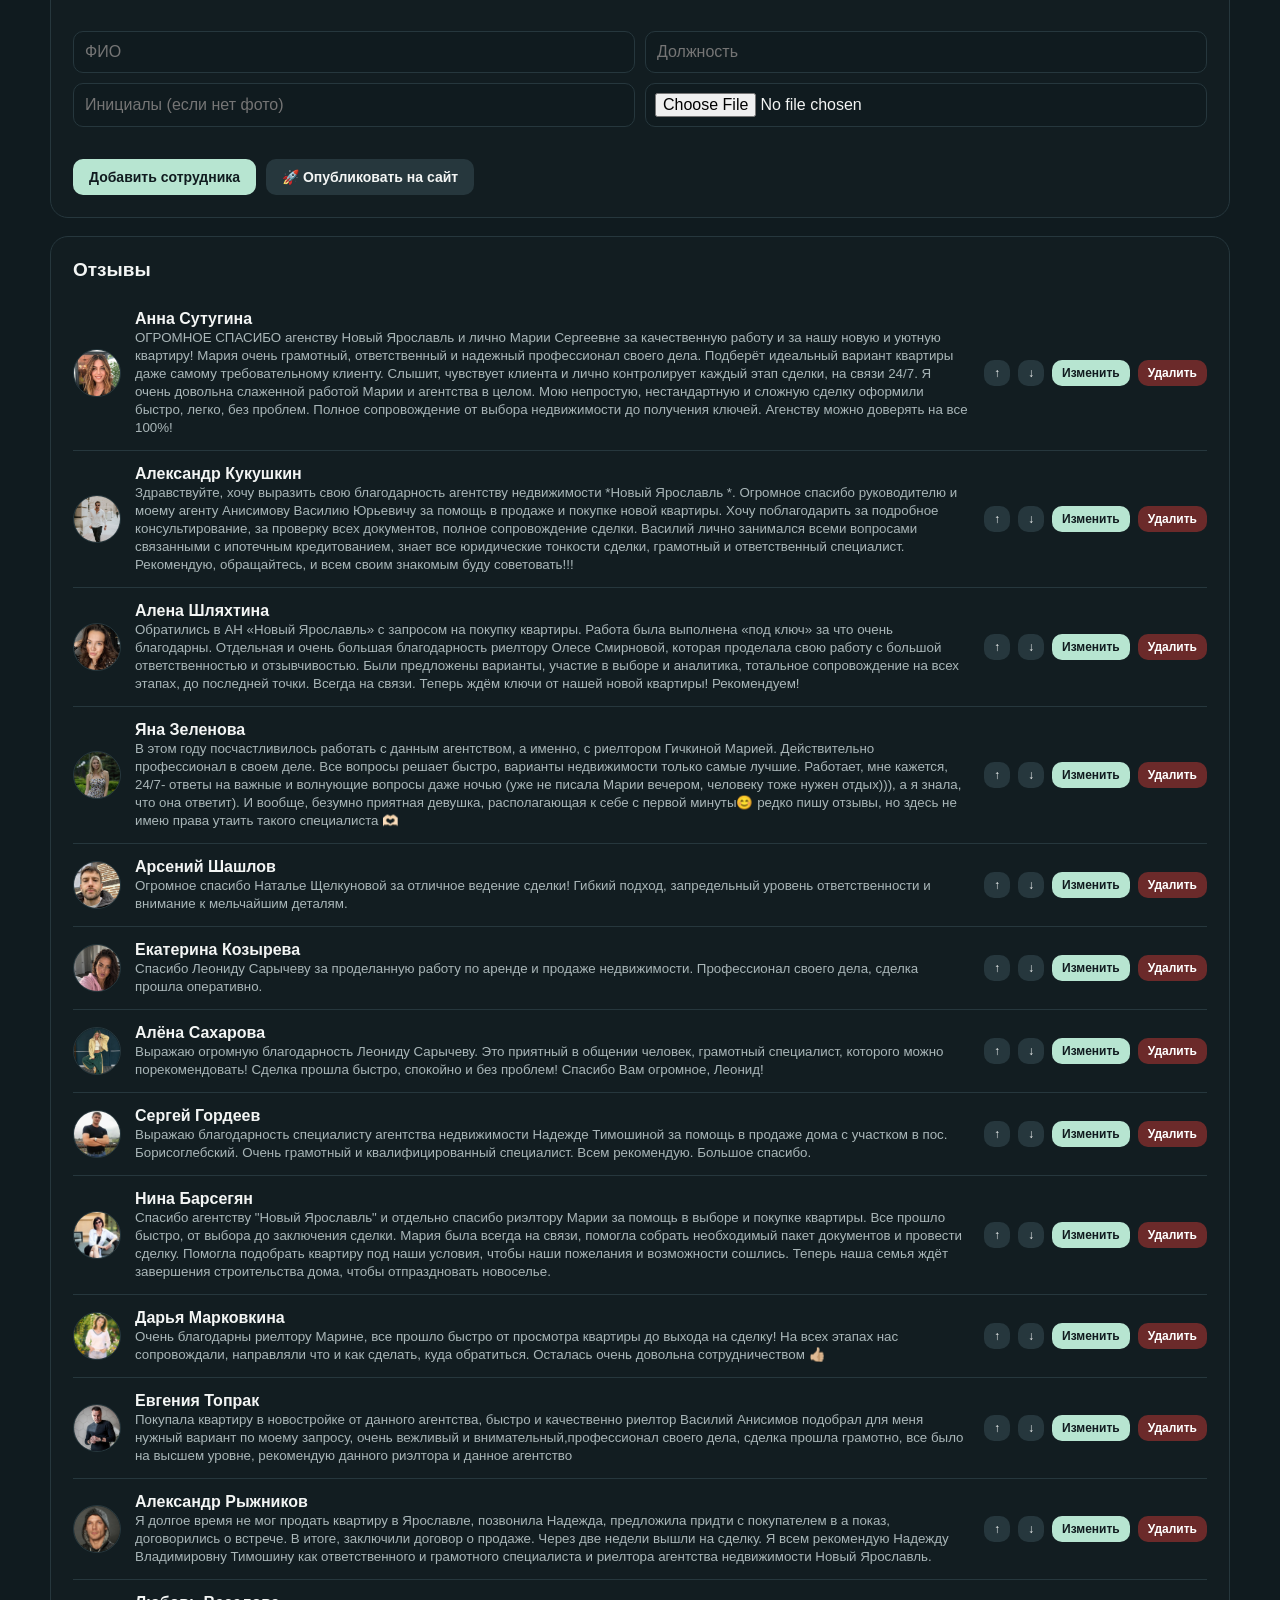
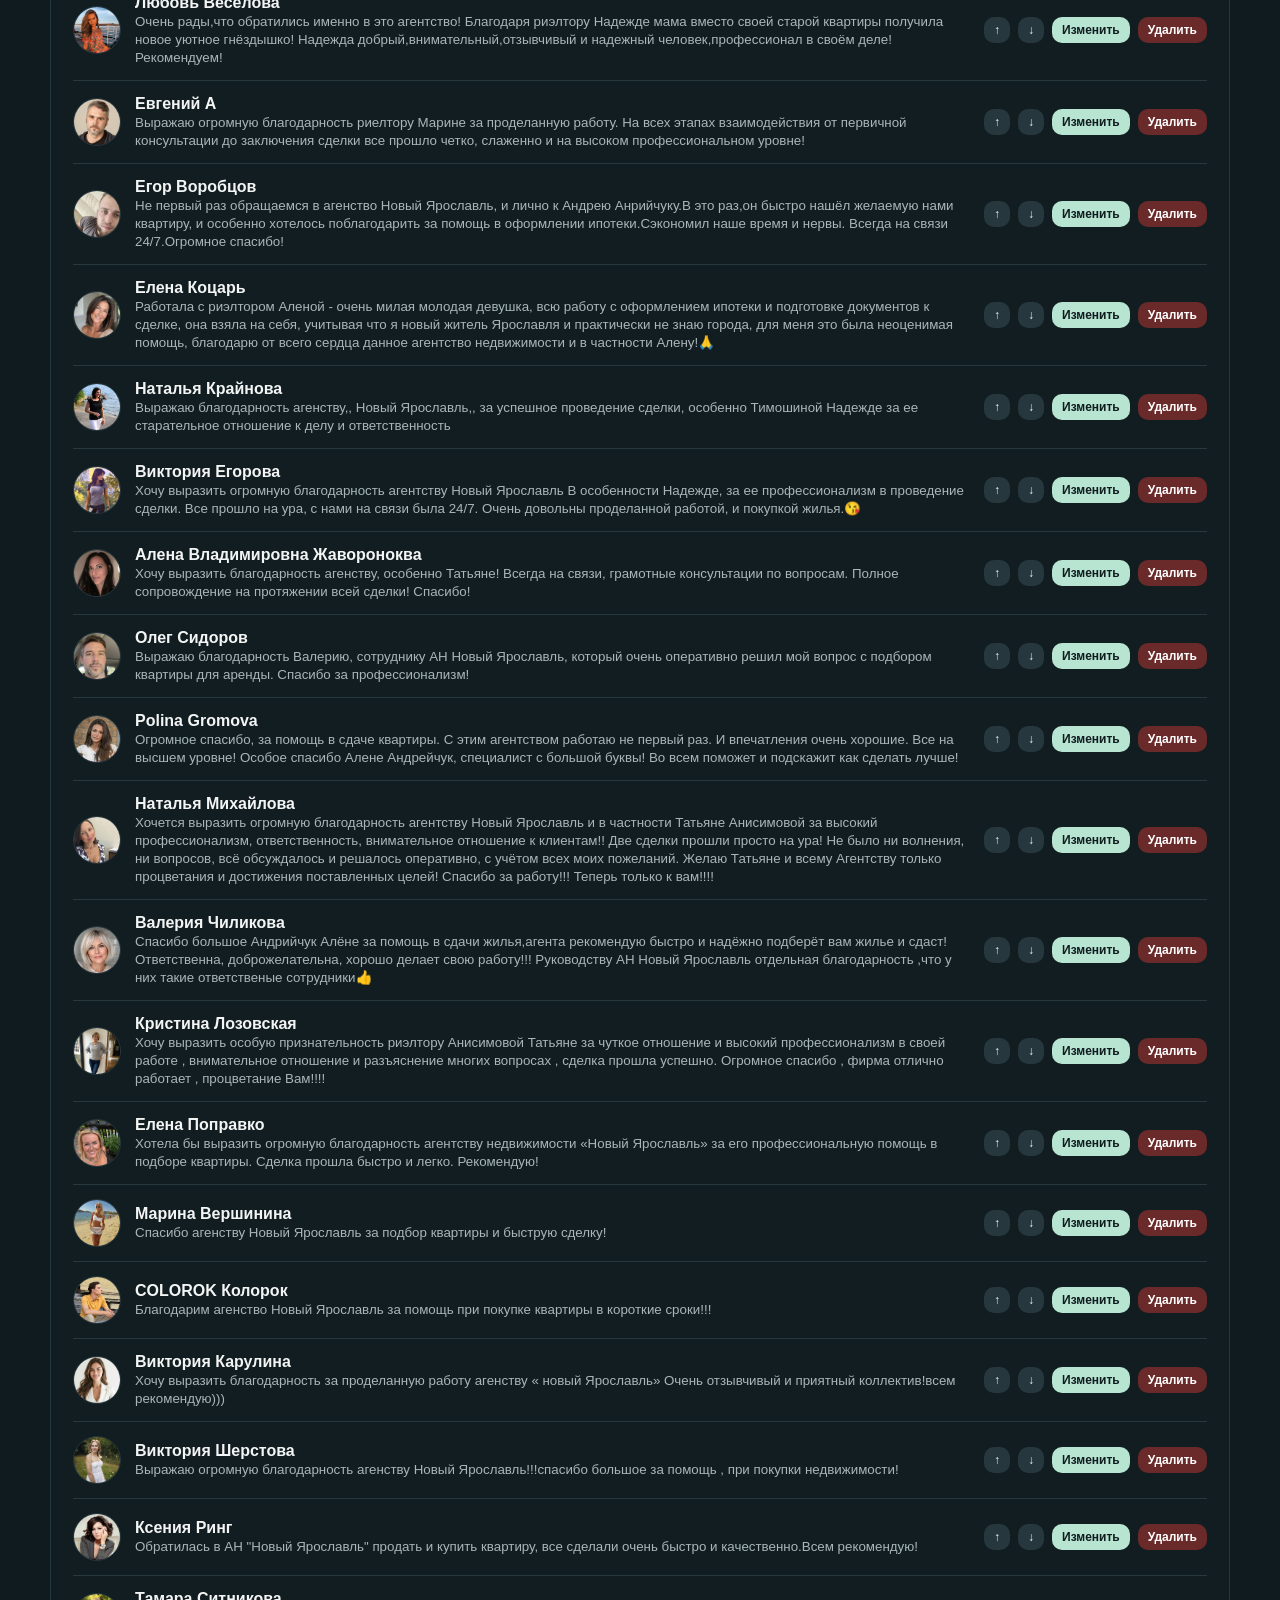
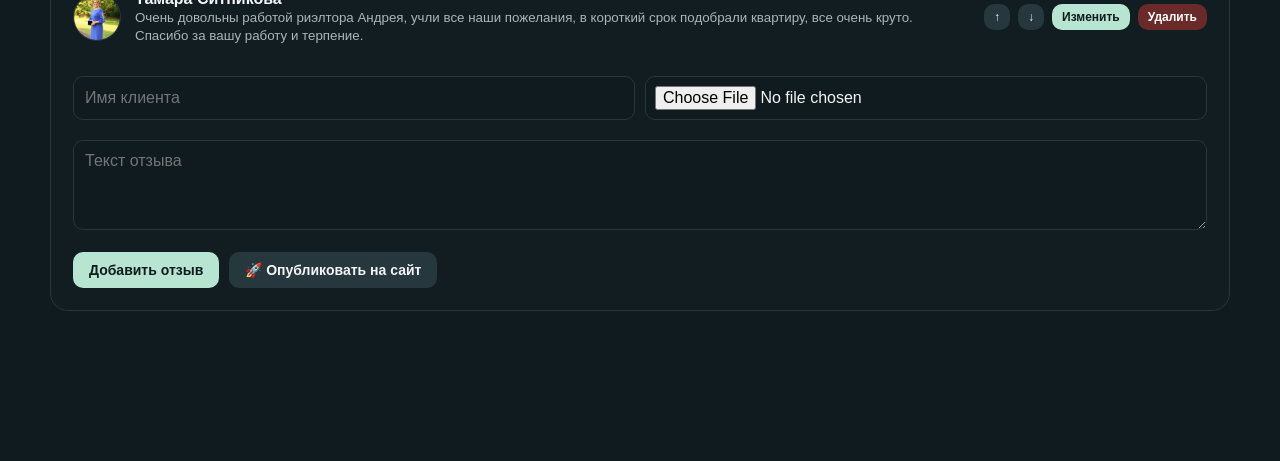
==== commit 564603ba: "Add files via upload" ====
--- a/admin.html
+++ b/admin.html
@@ -15,7 +15,7 @@
 .form-grid input[type=file]{padding:9px}
 textarea{min-height:90px;resize:vertical}.wide{grid-column:1/-1}
 .actions{display:flex;gap:10px;flex-wrap:wrap;margin-top:12px;align-items:center}
-.admin-btn{border:0;border-radius:10px;padding:10px 16px;background:var(--gold);color:#17210f;font-weight:700;cursor:pointer;text-decoration:none;font-size:14px}
+.admin-btn{border:0;border-radius:10px;padding:10px 16px;background:var(--site-accent,var(--gold));color:#101b1f;font-weight:700;cursor:pointer;text-decoration:none;font-size:14px}
 .admin-btn.secondary{background:var(--line);color:var(--fg)}.admin-btn.danger{background:#6b2a2a;color:#fff}.admin-btn.small{padding:6px 10px;font-size:12px}
 .item{border-top:1px solid var(--line);padding:14px 0;display:flex;justify-content:space-between;gap:15px;align-items:center}.item:first-child{border-top:0}.item small{color:var(--muted)}
 .item .info{display:flex;gap:14px;align-items:center;min-width:0}.item .btns{display:flex;gap:8px;flex-shrink:0}
@@ -24,22 +24,22 @@
 .photos{display:grid;grid-template-columns:repeat(auto-fill,minmax(110px,1fr));gap:10px}
 .ph{position:relative;border:1px solid var(--line);border-radius:10px;overflow:hidden;background:var(--bg)}
 .ph img{display:block;width:100%;height:84px;object-fit:cover}
-.ph .cover{position:absolute;left:4px;top:4px;background:var(--gold);color:#17210f;font-size:10px;font-weight:800;border-radius:6px;padding:2px 6px}
+.ph .cover{position:absolute;left:4px;top:4px;background:var(--site-accent,var(--gold));color:#101b1f;font-size:10px;font-weight:800;border-radius:6px;padding:2px 6px}
 .ph .pb{display:flex;gap:4px;padding:4px;justify-content:space-between}
 .ph .pb button{flex:1;border:0;border-radius:6px;background:var(--line);color:var(--fg);font-size:12px;padding:4px 0;cursor:pointer}
-.editing{outline:2px solid var(--gold);outline-offset:4px;border-radius:14px}
-.edit-banner{display:none;background:color-mix(in srgb,var(--gold) 18%,transparent);border:1px solid var(--gold);border-radius:10px;padding:8px 12px;font-size:13px}
+.editing{outline:2px solid var(--site-accent,var(--gold));outline-offset:4px;border-radius:14px}
+.edit-banner{display:none;background:color-mix(in srgb,var(--site-accent,var(--gold)) 18%,transparent);border:1px solid var(--site-accent,var(--gold));border-radius:10px;padding:8px 12px;font-size:13px}
 .edit-banner.on{display:block}
 .storage{font-size:12px;color:var(--muted)}
 @media(max-width:650px){.form-grid{grid-template-columns:1fr}.wide{grid-column:auto}.admin-head{align-items:flex-start;flex-direction:column}.item{flex-direction:column;align-items:flex-start}}
 .pubbar{display:flex;gap:14px;flex-wrap:wrap;align-items:center;margin:-8px 0 14px;font-size:13px}
-.pubbar .dirty{color:var(--gold);font-weight:700}.pubbar .clean{color:#7ddc9a;font-weight:700}.pubbar .err{color:#ff8a8a}
+.pubbar .dirty{color:var(--site-accent,var(--gold));font-weight:700}.pubbar .clean{color:#b7e5d1;font-weight:700}.pubbar .err{color:#ff8a8a}
 details.panel summary{cursor:pointer;font-weight:700}details.panel ol{margin:12px 0 0 18px;line-height:1.8;font-size:13px;color:var(--muted)}
 .admin-btn:disabled{opacity:.55;cursor:wait}
 body{padding-bottom:92px}
-.pubdock{position:fixed;left:0;right:0;bottom:0;z-index:50;display:flex;gap:10px;align-items:center;justify-content:space-between;flex-wrap:wrap;padding:10px 5vw calc(10px + env(safe-area-inset-bottom));background:rgba(7,21,15,.95);backdrop-filter:blur(14px);border-top:1px solid var(--line);font-size:13px}
+.pubdock{position:fixed;left:0;right:0;bottom:0;z-index:50;display:flex;gap:10px;align-items:center;justify-content:space-between;flex-wrap:wrap;padding:10px 5vw calc(10px + env(safe-area-inset-bottom));background:rgba(16,27,31,.96);backdrop-filter:blur(14px);border-top:1px solid var(--line);font-size:13px}
 .pubdock .st{display:flex;flex-direction:column;gap:2px;min-width:0}.pubdock .admin-btn{padding:12px 18px;font-size:15px}
-.crop-modal{position:fixed;inset:0;z-index:100;background:rgba(3,10,7,.9);display:none;align-items:center;justify-content:center;padding:12px;overflow:auto}
+.crop-modal{position:fixed;inset:0;z-index:100;background:rgba(5,12,15,.92);display:none;align-items:center;justify-content:center;padding:12px;overflow:auto}
 .crop-modal.on{display:flex}
 .crop-card{width:min(480px,100%);background:var(--card);border:1px solid var(--line);border-radius:18px;padding:18px;max-height:100%;overflow:auto}
 .crop-card h2{font-size:18px}
@@ -50,6 +50,17 @@
 .crop-row{display:flex;gap:8px;flex-wrap:wrap;justify-content:center;margin-top:10px}
 .ver{font-size:11px;color:var(--muted);margin-left:8px;font-weight:400}
 </style>
+<style id="admin-graphite-palette">
+/* Admin follows the current site's graphite + mint palette and shared plaster texture. */
+:root{--site-accent:#b7e5d1;--gold:#b7e5d1;--bg:#101b1f;--card:#121d21;--card2:#17262b;--line:#26373d;--fg:#f3f5f4;--muted:#a9b6b8}
+body{background-color:var(--bg);color:var(--fg)}
+.admin-hero{background:linear-gradient(135deg,rgba(183,229,209,.10),rgba(255,255,255,.025))}
+.pubdock{background:rgba(16,27,31,.96)}
+.token-gate{background:radial-gradient(circle at 50% 30%,rgba(183,229,209,.08),transparent 35%),#101b1f}
+.token-card{background:rgba(17,29,33,.97)}
+.token-card input{background:#101b1f}
+.service-card .svc-toggle{accent-color:#b7e5d1}
+</style>
 <style>
 /* ===== Точечная полировка панели видимости ===== */
 #toggleServices,#toggleCatalog,#toggleCalc,#toggleSearch{min-width:220px;justify-content:center;font-weight:800}
@@ -61,7 +72,7 @@
 </style>
 
 <style id="admin-v12">
-.admin-hero{display:flex;justify-content:space-between;gap:24px;align-items:center;padding:26px 28px;margin:0 0 16px;background:linear-gradient(135deg,rgba(199,168,91,.13),rgba(255,255,255,.025));border:1px solid var(--line);border-radius:22px}.admin-hero h2{font-size:28px;margin:5px 0 8px}.admin-hero p{max-width:720px;color:var(--muted);margin:0;line-height:1.6}.hero-status{display:flex;gap:10px;align-items:center;white-space:nowrap}.hero-status span{font-size:12px;color:#7ddc9a}.dash-grid{display:grid;grid-template-columns:repeat(4,1fr);gap:12px;margin-bottom:18px}.dash-card{padding:18px 20px;background:var(--card);border:1px solid var(--line);border-radius:16px}.dash-card b{display:block;font-size:27px}.dash-card span{color:var(--muted);font-size:12px}.section-head{display:flex;justify-content:space-between;gap:15px;align-items:flex-start}.service-manager{display:grid;grid-template-columns:repeat(3,minmax(0,1fr));gap:14px}.service-card{border:1px solid var(--line);background:var(--bg);border-radius:16px;padding:14px}.service-card .svc-photo{width:100%;aspect-ratio:16/9;object-fit:cover;border-radius:11px;background:var(--card);margin-bottom:10px}.service-card input,.service-card textarea{width:100%;background:var(--card);border:1px solid var(--line);border-radius:9px;padding:9px;color:var(--fg);font:inherit;margin-top:7px}.service-card textarea{min-height:70px}.service-meta{display:flex;gap:7px;margin-top:9px;flex-wrap:wrap}.service-meta button,.service-meta label{font-size:11px;padding:7px 9px;border-radius:8px;background:var(--line);color:var(--fg);cursor:pointer}.token-gate{position:fixed;inset:0;z-index:9999;background:radial-gradient(circle at 50% 30%,rgba(199,168,91,.12),transparent 35%),#07150f;display:flex;align-items:center;justify-content:center;padding:20px}.token-card{width:min(430px,100%);padding:32px;background:rgba(20,35,27,.96);border:1px solid rgba(255,255,255,.12);border-radius:24px;box-shadow:0 30px 90px rgba(0,0,0,.45)}.token-mark{width:48px;height:48px;border-radius:14px;display:grid;place-items:center;background:var(--gold);color:#17210f;font-weight:900;margin-bottom:24px}.token-card h2{font-size:30px;margin:6px 0 10px}.token-card p{color:var(--muted);line-height:1.6;font-size:13px}.token-card input{width:100%;box-sizing:border-box;background:#07150f;border:1px solid var(--line);border-radius:11px;padding:13px;color:var(--fg);font:inherit;margin:10px 0}.token-card .admin-btn{width:100%;margin-top:4px}.gate-error{color:#ff8a8a;font-size:12px;margin-top:10px;min-height:16px}.token-gate[hidden]{display:none}.service-card.dragging{opacity:.5}.service-card .svc-toggle{accent-color:var(--gold)}.service-video-row{display:flex;gap:7px;align-items:center;margin-top:8px;flex-wrap:wrap}.service-video-row button{font-size:11px;padding:7px 9px;border-radius:8px;background:var(--line);color:var(--fg);border:0;cursor:pointer}.service-video-row label{display:none}.svc-video-preview{width:100%;aspect-ratio:16/9;object-fit:cover;border-radius:11px;background:#000;margin:-2px 0 10px}
+.admin-hero{display:flex;justify-content:space-between;gap:24px;align-items:center;padding:26px 28px;margin:0 0 16px;background:linear-gradient(135deg,rgba(183,229,209,.10),rgba(255,255,255,.025));border:1px solid var(--line);border-radius:22px}.admin-hero h2{font-size:28px;margin:5px 0 8px}.admin-hero p{max-width:720px;color:var(--muted);margin:0;line-height:1.6}.hero-status{display:flex;gap:10px;align-items:center;white-space:nowrap}.hero-status span{font-size:12px;color:#b7e5d1}.dash-grid{display:grid;grid-template-columns:repeat(4,1fr);gap:12px;margin-bottom:18px}.dash-card{padding:18px 20px;background:var(--card);border:1px solid var(--line);border-radius:16px}.dash-card b{display:block;font-size:27px}.dash-card span{color:var(--muted);font-size:12px}.section-head{display:flex;justify-content:space-between;gap:15px;align-items:flex-start}.service-manager{display:grid;grid-template-columns:repeat(3,minmax(0,1fr));gap:14px}.service-card{border:1px solid var(--line);background:var(--bg);border-radius:16px;padding:14px}.service-card .svc-photo{width:100%;aspect-ratio:16/9;object-fit:cover;border-radius:11px;background:var(--card);margin-bottom:10px}.service-card input,.service-card textarea{width:100%;background:var(--card);border:1px solid var(--line);border-radius:9px;padding:9px;color:var(--fg);font:inherit;margin-top:7px}.service-card textarea{min-height:70px}.service-meta{display:flex;gap:7px;margin-top:9px;flex-wrap:wrap}.service-meta button,.service-meta label{font-size:11px;padding:7px 9px;border-radius:8px;background:var(--line);color:var(--fg);cursor:pointer}.token-gate{position:fixed;inset:0;z-index:9999;background:radial-gradient(circle at 50% 30%,rgba(183,229,209,.08),transparent 35%),#101b1f;display:flex;align-items:center;justify-content:center;padding:20px}.token-card{width:min(430px,100%);padding:32px;background:rgba(17,29,33,.97);border:1px solid rgba(255,255,255,.12);border-radius:24px;box-shadow:0 30px 90px rgba(0,0,0,.45)}.token-mark{width:48px;height:48px;border-radius:14px;display:grid;place-items:center;background:var(--site-accent,var(--gold));color:#101b1f;font-weight:900;margin-bottom:24px}.token-card h2{font-size:30px;margin:6px 0 10px}.token-card p{color:var(--muted);line-height:1.6;font-size:13px}.token-card input{width:100%;box-sizing:border-box;background:#101b1f;border:1px solid var(--line);border-radius:11px;padding:13px;color:var(--fg);font:inherit;margin:10px 0}.token-card .admin-btn{width:100%;margin-top:4px}.gate-error{color:#ff8a8a;font-size:12px;margin-top:10px;min-height:16px}.token-gate[hidden]{display:none}.service-card.dragging{opacity:.5}.service-card .svc-toggle{accent-color:var(--site-accent,var(--gold))}.service-video-row{display:flex;gap:7px;align-items:center;margin-top:8px;flex-wrap:wrap}.service-video-row button{font-size:11px;padding:7px 9px;border-radius:8px;background:var(--line);color:var(--fg);border:0;cursor:pointer}.service-video-row label.video-pick{position:relative;display:inline-flex;align-items:center;justify-content:center;min-height:32px;padding:7px 10px;border-radius:8px;background:var(--line);color:var(--fg);font-size:11px;cursor:pointer;overflow:hidden}.service-video-row .video-file-input{position:absolute!important;inset:0!important;width:100%!important;height:100%!important;margin:0!important;padding:0!important;opacity:0!important;cursor:pointer!important;border:0!important}.svc-video-preview{display:block;width:100%;height:auto;aspect-ratio:16/9;object-fit:cover;border-radius:11px;background:#000;margin:-2px 0 10px}
 @media(max-width:850px){.dash-grid{grid-template-columns:repeat(2,1fr)}.service-manager{grid-template-columns:1fr 1fr}.admin-hero{align-items:flex-start;flex-direction:column}}
 @media(max-width:600px){.service-manager{grid-template-columns:1fr}.dash-card{padding:14px}.admin-hero{padding:20px}.admin-hero h2{font-size:24px}}
 </style>
@@ -156,9 +167,16 @@
 const clean=d=>{const c=JSON.parse(JSON.stringify(d));delete c._dirty;return c};
 const $=id=>document.getElementById(id);
 const esc=s=>String(s??"").replace(/[&<>"']/g,m=>({"&":"&amp;","<":"&lt;",">":"&gt;",'"':"&quot;","'":"&#039;"}[m]));
+const VIDEO_DB="ny_admin_video_store_v1";
+function videoDb(){return new Promise((resolve,reject)=>{const req=indexedDB.open(VIDEO_DB,1);req.onupgradeneeded=()=>{if(!req.result.objectStoreNames.contains("videos"))req.result.createObjectStore("videos")};req.onsuccess=()=>resolve(req.result);req.onerror=()=>reject(req.error)})}
+async function videoPut(id,data){const db=await videoDb();return new Promise((resolve,reject)=>{const tx=db.transaction("videos","readwrite");tx.objectStore("videos").put(data,id);tx.oncomplete=()=>{db.close();resolve()};tx.onerror=()=>{db.close();reject(tx.error)}})}
+async function videoGet(id){const db=await videoDb();return new Promise((resolve,reject)=>{const tx=db.transaction("videos","readonly");const req=tx.objectStore("videos").get(id);req.onsuccess=()=>{db.close();resolve(req.result||null)};req.onerror=()=>{db.close();reject(req.error)}})}
+async function videoDelete(id){const db=await videoDb();return new Promise((resolve,reject)=>{const tx=db.transaction("videos","readwrite");tx.objectStore("videos").delete(id);tx.oncomplete=()=>{db.close();resolve()};tx.onerror=()=>{db.close();reject(tx.error)}})}
+function isVideoRef(v){return typeof v==="string"&&v.startsWith("idb-video:")}
+async function hydrateVideos(data){const tasks=[];const walk=o=>{if(!o||typeof o!=="object")return;for(const k of Object.keys(o)){if(k==="video"&&isVideoRef(o[k])){const id=o[k].slice(10);tasks.push(videoGet(id).then(v=>{if(!v)throw new Error("Видео не найдено в локальном хранилище. Загрузите его заново.");o[k]=v}))}else if(o[k]&&typeof o[k]==="object")walk(o[k])}};walk(data);await Promise.all(tasks);return data}
 function save(){
- try{state._dirty=true;localStorage.setItem(key,JSON.stringify(state));updateStorage();updatePub();return true}
- catch(e){alert("Не хватило места в браузере для всех фото (лимит около 5 МБ). Нажмите «🚀 Опубликовать на сайт» — фото уйдут на сайт и место освободится, потом добавляйте дальше. Либо добавьте меньше фото за раз.");return false}
+ try{state._dirty=true;const copy=JSON.parse(JSON.stringify(state));localStorage.setItem(key,JSON.stringify(copy));updateStorage();updatePub();return true}
+ catch(e){alert("Не удалось сохранить изменения в браузере. Видео хранится отдельно, но проверьте, что браузеру разрешено локальное хранилище.");return false}
 }
 function updateStorage(){const kb=Math.round((localStorage.getItem(key)||"").length/1024);$("storageInfo").textContent="Занято в браузере: "+kb+" КБ из ~5000 КБ."+(kb>3800?" ⚠ Почти заполнено — опубликуйте изменения, и место освободится.":"");}
 
@@ -449,7 +467,8 @@
  const token=askToken(false);if(!token)return;
  const btn=$("publishBtn");btn.disabled=true;$("publishBtn2").disabled=true;
  try{
-  const out=clean(state);
+  const out=clean(JSON.parse(JSON.stringify(state)));
+  await hydrateVideos(out);
   const imgs=[]; const vids=[];
   const walk=(o,k)=>{const v=o[k];if(typeof v==="string"&&v.startsWith("data:image"))imgs.push([o,k])};
   const walkVideo=(o,k)=>{const v=o[k];if(typeof v==="string"&&v.startsWith("data:video/"))vids.push([o,k])};
@@ -465,6 +484,7 @@
   const put=await gh(token,"PUT","data.js",{message:"Обновление данных из админки",content:b64utf8("window.SITE_DATA = "+JSON.stringify(out,null,2)+";\n"),...(sha?{sha}:{})});
   if(!put.ok)throw new Error(explain(put));
   state=out;state._dirty=false;
+  // After publishing, replace uploaded video data with repository paths in state and save a compact draft.
   try{localStorage.setItem(key,JSON.stringify({...out,_dirty:false}))}catch(e){}
   render();updateStorage();updatePub();
   setStatus("✓ Опубликовано. GitHub Pages соберёт сайт за 1–2 минуты — после этого страница у посетителей обновится сама, кэш чистить не нужно.","clean");
@@ -512,15 +532,15 @@
  ${x.photo?`<img class="svc-photo" src="${esc(x.photo)}" alt="">`:`<div class="svc-photo"></div>`}
  <input data-sv="title" data-i="${i}" value="${esc(x.title||"")}" placeholder="Название услуги">
  <textarea data-sv="desc" data-i="${i}" placeholder="Короткое описание">${esc(x.description||"")}</textarea>
- ${x.video?`<video class="svc-video-preview" src="${esc(x.video)}" controls playsinline preload="metadata"></video>`:''}
- <div class="service-video-row"><label>Видео <input type="file" accept="video/mp4,video/webm,video/quicktime" data-video="${i}" hidden></label><button type="button" data-videopick="${i}">${x.video?'Заменить видео':'Загрузить видео'}</button><button type="button" data-delvideo="${i}" ${x.video?'':'disabled'}>Удалить видео</button></div>
+ ${x.video?`<video class="svc-video-preview" ${isVideoRef(x.video)?`data-idbvideo="${esc(x.video.slice(10))}"`: `src="${esc(x.video)}"`} muted playsinline loop autoplay preload="metadata"></video>`:''}
+ <div class="service-video-row"><label class="video-pick">${x.video?'Заменить видео':'Загрузить видео'}<input class="video-file-input" type="file" accept="video/*" data-video="${i}"></label><button type="button" data-delvideo="${i}" ${x.video?'':'disabled'}>Удалить видео</button></div>
  <div class="service-meta"><label>Фото <input type="file" accept="image/*" data-photo="${i}" hidden></label><button type="button" data-crop="${i}" ${x.photo?'':'disabled'}>✂ Кадр</button><button type="button" data-delphoto="${i}" ${x.photo?'':'disabled'}>Удалить фото</button><label><input class="svc-toggle" type="checkbox" data-visible="${i}" ${x.visible!==false?'checked':''}> Показывать</label><button type="button" data-delservice="${i}">Удалить услугу</button></div></article>`).join("");
  box.querySelectorAll('[data-sv]').forEach(el=>el.addEventListener('input',()=>{const i=+el.dataset.i;state.services[i][el.dataset.sv]=el.value;save()}));
  box.querySelectorAll('[data-visible]').forEach(el=>el.addEventListener('change',()=>{state.services[+el.dataset.visible].visible=el.checked;save()}));
  box.querySelectorAll('[data-photo]').forEach(el=>el.addEventListener('change',async e=>{const i=+e.target.dataset.photo,f=e.target.files[0];e.target.value='';if(!f)return;try{const src=await readImage(f,1800,.9);const out=await cropImage(src,'service',0);if(out){state.services[i].photo=out;save();renderServicesV12()}}catch(err){alert('Не удалось открыть фото')}}));
- box.querySelectorAll('[data-videopick]').forEach(btn=>btn.addEventListener('click',()=>box.querySelector('[data-video="'+btn.dataset.videopick+'"]')?.click()));
- box.querySelectorAll('[data-video]').forEach(el=>el.addEventListener('change',async e=>{const i=+e.target.dataset.video,f=e.target.files[0];e.target.value='';if(!f)return;if(!/^video\/(mp4|webm|quicktime)$/.test(f.type)){alert('Выберите MP4, WebM или MOV.');return}if(f.size>50*1024*1024){alert('Видео должно быть не больше 50 МБ.');return}try{state.services[i].video=await readVideo(f);save();renderServicesV12()}catch(err){alert('Не удалось загрузить видео.')}}));
- box.querySelectorAll('[data-delvideo]').forEach(el=>el.addEventListener('click',()=>{state.services[+el.dataset.delvideo].video='';save();renderServicesV12()}));
+ box.querySelectorAll('[data-video]').forEach(el=>el.addEventListener('change',async e=>{const i=+e.target.dataset.video,f=e.target.files[0];e.target.value='';if(!f)return;if(!f.type.startsWith('video/')){alert('Выберите видеофайл.');return}if(f.size>100*1024*1024){alert('Видео должно быть не больше 100 МБ.');return}try{const data=await readVideo(f);const id='svc-'+i+'-'+Date.now();await videoPut(id,data);state.services[i].video='idb-video:'+id;save();renderServicesV12()}catch(err){alert('Не удалось сохранить видео в локальном хранилище. Проверьте свободное место и разрешения браузера.')}}));
+ box.querySelectorAll('[data-delvideo]').forEach(el=>el.addEventListener('click',async()=>{const i=+el.dataset.delvideo,v=state.services[i].video;if(isVideoRef(v)){try{await videoDelete(v.slice(10))}catch(e){}}state.services[i].video='';save();renderServicesV12()}));
+ box.querySelectorAll('[data-idbvideo]').forEach(async v=>{try{const data=await videoGet(v.dataset.idbvideo);if(data){v.src=data;v.muted=true;v.play().catch(()=>{})}}catch(e){}});
  box.querySelectorAll('[data-crop]').forEach(el=>el.addEventListener('click',async()=>{const i=+el.dataset.crop;const out=await cropImage(state.services[i].photo,'service',0);if(out){state.services[i].photo=out;save();renderServicesV12()}}));
  box.querySelectorAll('[data-delphoto]').forEach(el=>el.addEventListener('click',()=>{state.services[+el.dataset.delphoto].photo='';save();renderServicesV12()}));
  box.querySelectorAll('[data-delservice]').forEach(el=>el.addEventListener('click',()=>{const i=+el.dataset.delservice;if(confirm('Удалить услугу?')){state.services.splice(i,1);save();renderServicesV12();updateDashboard()}}));
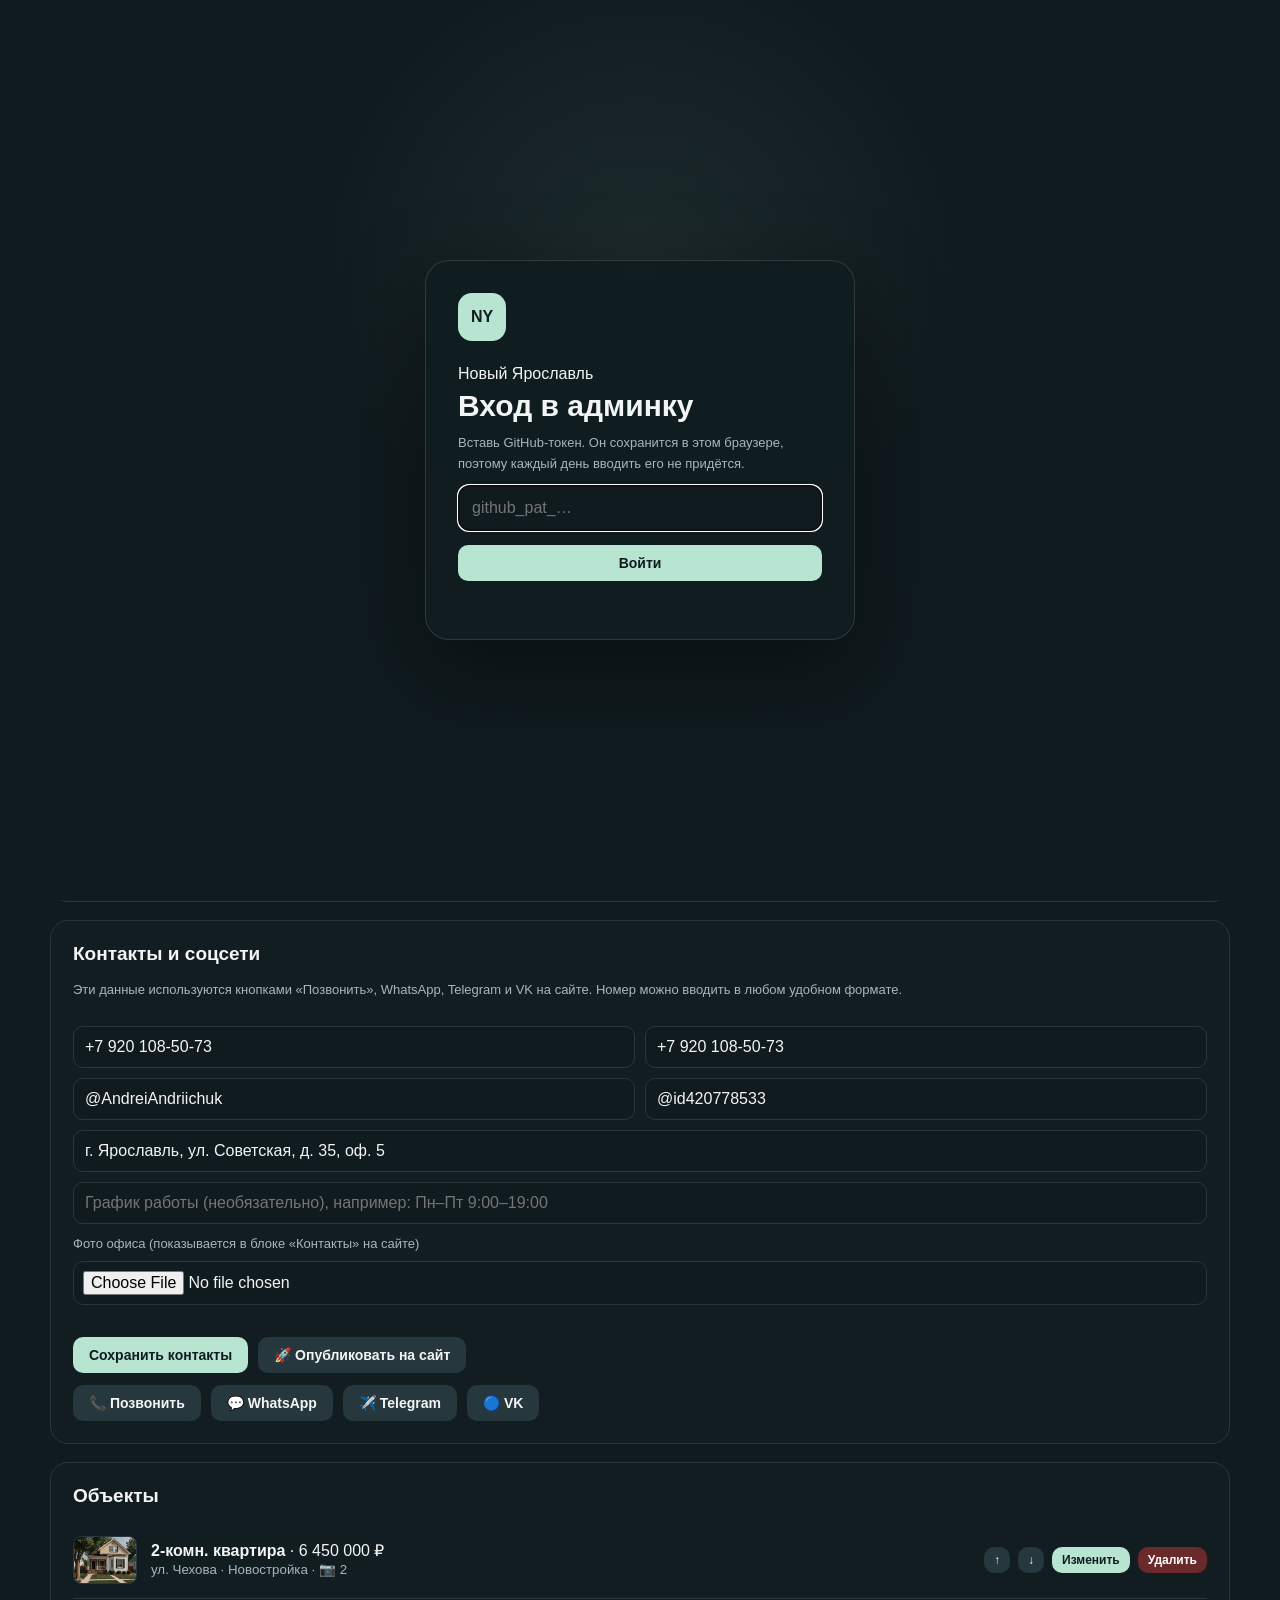
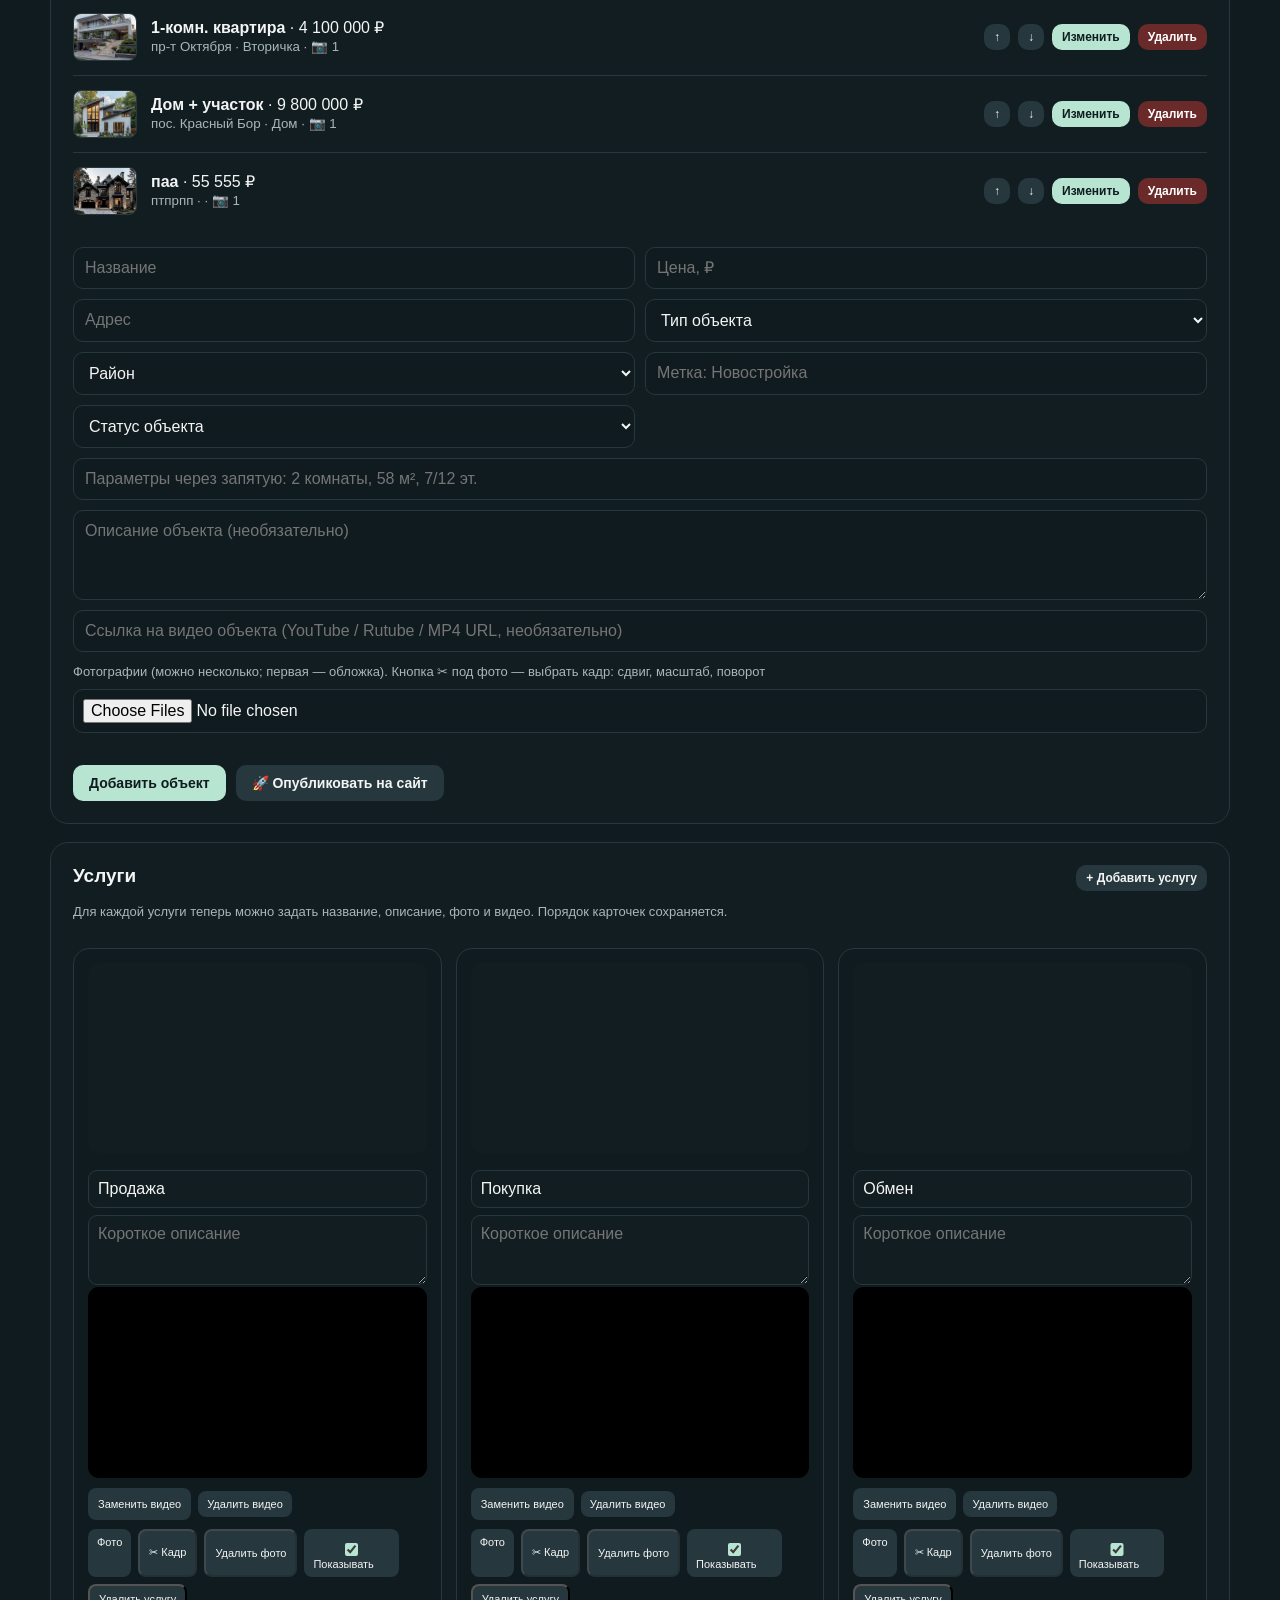
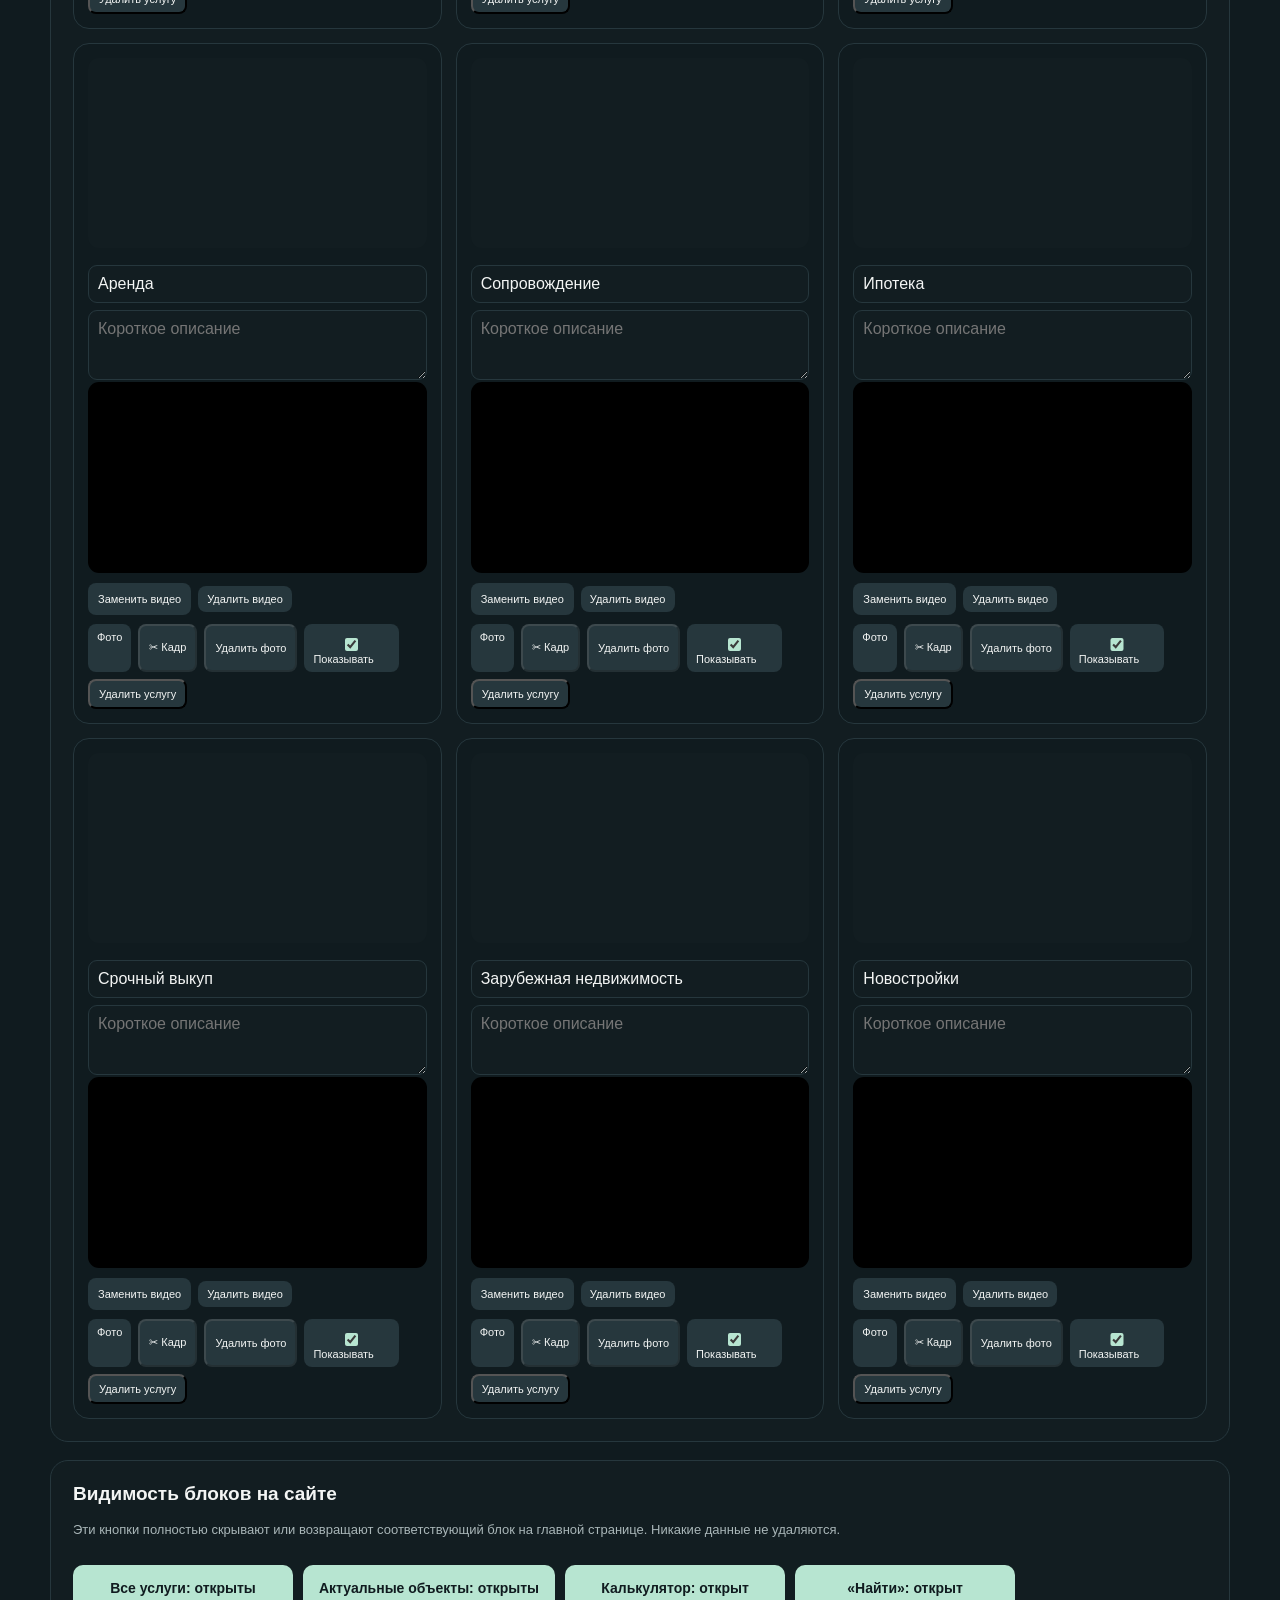
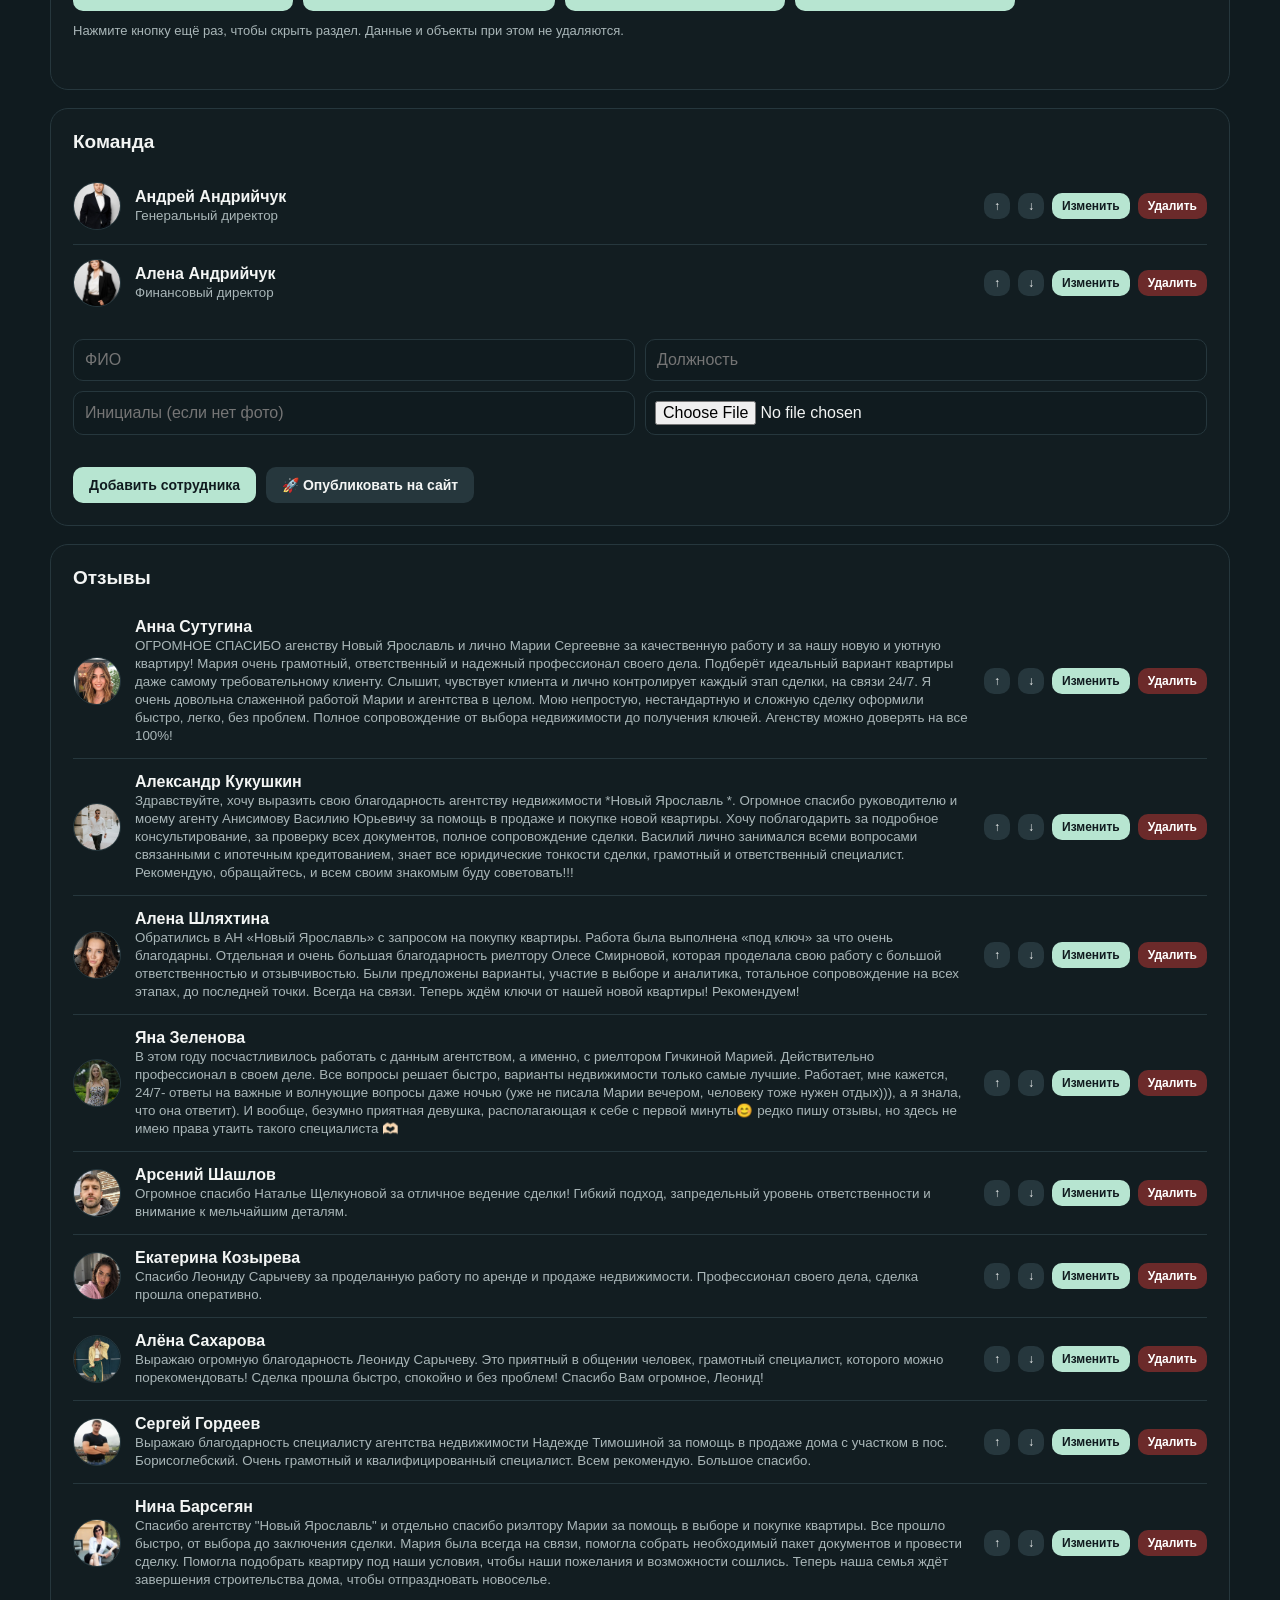
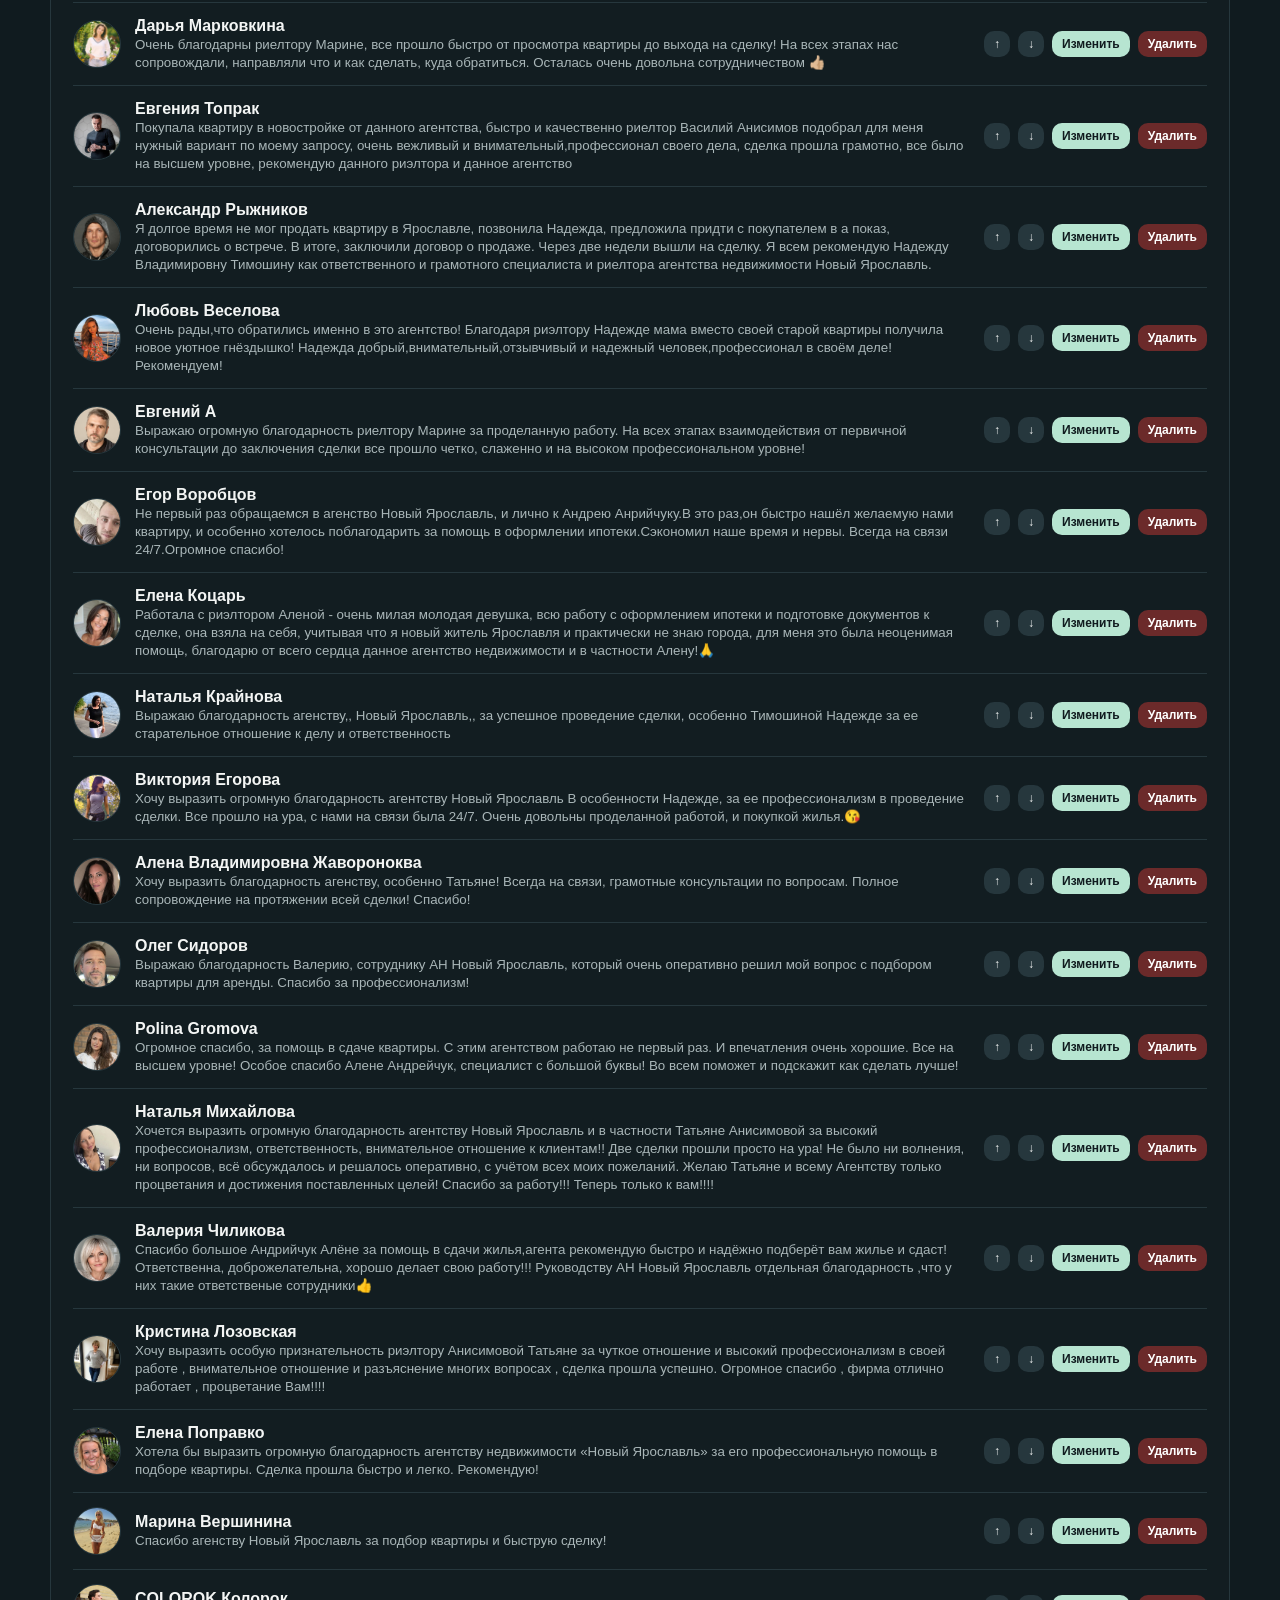
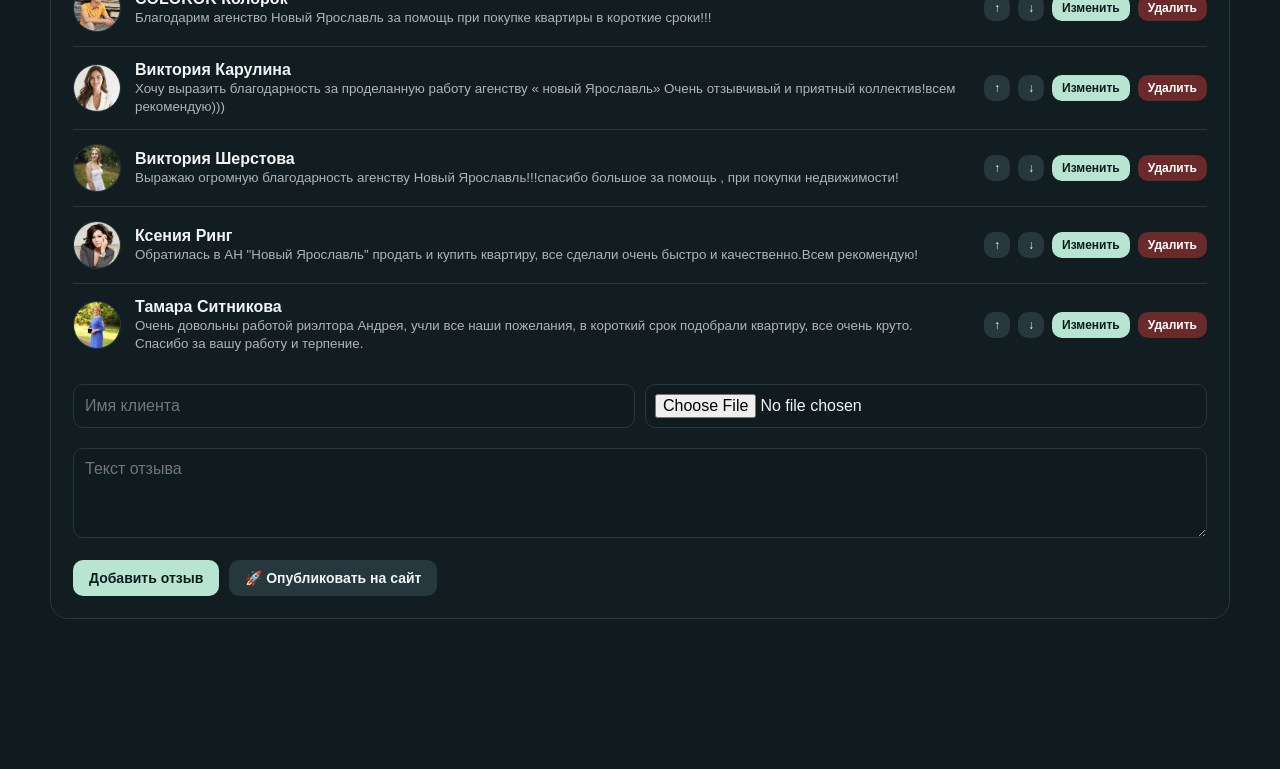
==== commit f009cbe7: "Add files via upload" ====
--- a/admin.html
+++ b/admin.html
@@ -92,6 +92,10 @@
 <li>Permissions → Repository permissions → <b>Contents: Read and write</b>.</li>
 <li>Скопируйте токен (начинается с <code>github_pat_</code>) и вставьте его при первой публикации. Он хранится только в вашем браузере. Админка открыта всем, но без токена опубликовать изменения нельзя.</li></ol></details>
 
+<section class="panel" id="mobileIntroPanel"><h2>Видеовступление для мобильной версии</h2>
+<p class="admin-note">Видео показывается только на телефонах при открытии сайта. На компьютере сайт открывается как обычно. После загрузки нажмите «Опубликовать на сайт».</p>
+<div class="form-grid"><div class="wide"><label class="admin-note" for="mobileIntroFile" style="display:block;margin:0 0 7px">Видео вступления (MP4 / MOV / WebM, до 100 МБ)</label><input id="mobileIntroFile" type="file" accept="video/*" style="width:100%;background:var(--bg);border:1px solid var(--line);border-radius:10px;padding:9px;color:var(--fg)"><div id="mobileIntroStatus" class="admin-note" style="margin-top:8px"></div><video id="mobileIntroPreview" controls playsinline preload="metadata" style="display:none;width:min(100%,520px);max-height:300px;margin-top:10px;border-radius:12px;background:#000"></video><button id="mobileIntroDelete" type="button" class="admin-btn secondary small" style="margin-top:10px">Удалить видео вступления</button></div></div></section>
+
 <section class="panel"><h2>Контакты и соцсети</h2>
 <p class="admin-note">Эти данные используются кнопками «Позвонить», WhatsApp, Telegram и VK на сайте. Номер можно вводить в любом удобном формате.</p>
 <form id="contactsForm" class="form-grid">
@@ -202,6 +206,19 @@
  service:{title:"Кадр услуги",hint:"Выберите именно ту область фото, которую хотите видеть на карточке услуги.",aspects:[["1:1",1],["4:3",4/3],["16:9",16/9]],out:1200,circle:false,cy:.5}
 };
 function readVideo(file){return new Promise((resolve,reject)=>{const r=new FileReader();r.onload=()=>resolve(r.result);r.onerror=reject;r.readAsDataURL(file)})}
+
+// Mobile-only intro video uses the same IndexedDB and GitHub /videos/ publishing flow as service videos.
+async function renderMobileIntro(){
+ const input=$("mobileIntroFile"),status=$("mobileIntroStatus"),preview=$("mobileIntroPreview"),del=$("mobileIntroDelete");
+ if(!input||!status||!preview||!del)return;
+ const ref=state&&state.mobileIntro&&state.mobileIntro.video||"";
+ status.textContent=ref?"Видео вступления сохранено. Не забудьте опубликовать изменения.":"Видео пока не выбрано.";
+ preview.pause();preview.removeAttribute("src");preview.style.display="none";
+ if(ref){try{const data=isVideoRef(ref)?await videoGet(ref.slice(10)):ref;if(data){preview.src=data;preview.style.display="block";preview.load();status.textContent="Видео вступления готово к публикации.";}}catch(e){status.textContent="Не удалось показать предпросмотр; можно выбрать видео заново."}}
+ del.disabled=!ref;
+}
+$("mobileIntroFile")?.addEventListener("change",async e=>{const file=e.target.files&&e.target.files[0];e.target.value="";if(!file)return;if(!file.type.startsWith("video/")){alert("Выберите видеофайл.");return}if(file.size>100*1024*1024){alert("Видео должно быть не больше 100 МБ.");return}const input=$("mobileIntroStatus");try{input.textContent="Сохраняю видео в браузере…";const data=await readVideo(file);const id="mobile-intro-"+Date.now();await videoPut(id,data);if(state.mobileIntro&&isVideoRef(state.mobileIntro.video)){try{await videoDelete(state.mobileIntro.video.slice(10))}catch(e){}}state.mobileIntro={video:"idb-video:"+id};save();await renderMobileIntro();}catch(err){input.textContent="Не удалось сохранить видео. Проверьте свободное место в браузере."}});
+$("mobileIntroDelete")?.addEventListener("click",async()=>{if(!state.mobileIntro||!state.mobileIntro.video)return;if(!confirm("Удалить мобильное видеовступление? На сайте оно исчезнет после публикации."))return;const v=state.mobileIntro.video;if(isVideoRef(v)){try{await videoDelete(v.slice(10))}catch(e){}}state.mobileIntro={video:""};save();await renderMobileIntro();});
 
 function cropImage(srcUrl,kind,defIdx){
  return new Promise(resolve=>{
@@ -268,6 +285,7 @@
    $("cropTitle").textContent=cfg.title;$("cropHint").textContent=cfg.hint;
    m.classList.add("on");document.body.style.overflow="hidden";window.addEventListener("keydown",key);
    init();
+
   }
  });
 }
@@ -472,7 +490,7 @@
   const imgs=[]; const vids=[];
   const walk=(o,k)=>{const v=o[k];if(typeof v==="string"&&v.startsWith("data:image"))imgs.push([o,k])};
   const walkVideo=(o,k)=>{const v=o[k];if(typeof v==="string"&&v.startsWith("data:video/"))vids.push([o,k])};
-  out.properties.forEach(p=>{(p.photos||[]).forEach((_,i,a)=>walk(a,i));walk(p,"photo");walkVideo(p,"video")});out.services.forEach(x=>{walk(x,"photo");walkVideo(x,"video")});
+  out.properties.forEach(p=>{(p.photos||[]).forEach((_,i,a)=>walk(a,i));walk(p,"photo");walkVideo(p,"video")});out.services.forEach(x=>{walk(x,"photo");walkVideo(x,"video")});if(out.mobileIntro)walkVideo(out.mobileIntro,"video");
   out.team.forEach(m=>walk(m,"photo"));out.reviews.forEach(r=>walk(r,"photo"));if(out.contacts)walk(out.contacts,"photo");
   const cache={};let n=0;
   for(const [o,k] of imgs){const v=o[k];if(!cache[v]){n++;setStatus(`Загружаю фото ${n}…`);const name="photos/"+await sha16(v)+".jpg";const ex=await gh(token,"GET",name);if(ex.status===404){const up=await gh(token,"PUT",name,{message:"Фото из админки",content:v.split(",")[1]});if(!up.ok&&up.status!==422)throw new Error(explain(up));}else if(!ex.ok)throw new Error(explain(ex));cache[v]=name;}o[k]=cache[v];}
@@ -498,7 +516,7 @@
 });
 document.querySelectorAll(".pub-inline").forEach(b=>b.addEventListener("click",()=>$("publishBtn").click()));
 $("publishBtn2").addEventListener("click",()=>$("publishBtn").click());
-boot();
+boot().then(()=>renderMobileIntro());
 
 /* ===== ADMIN V12: token gate + dashboard + expanded services ===== */
 (function(){
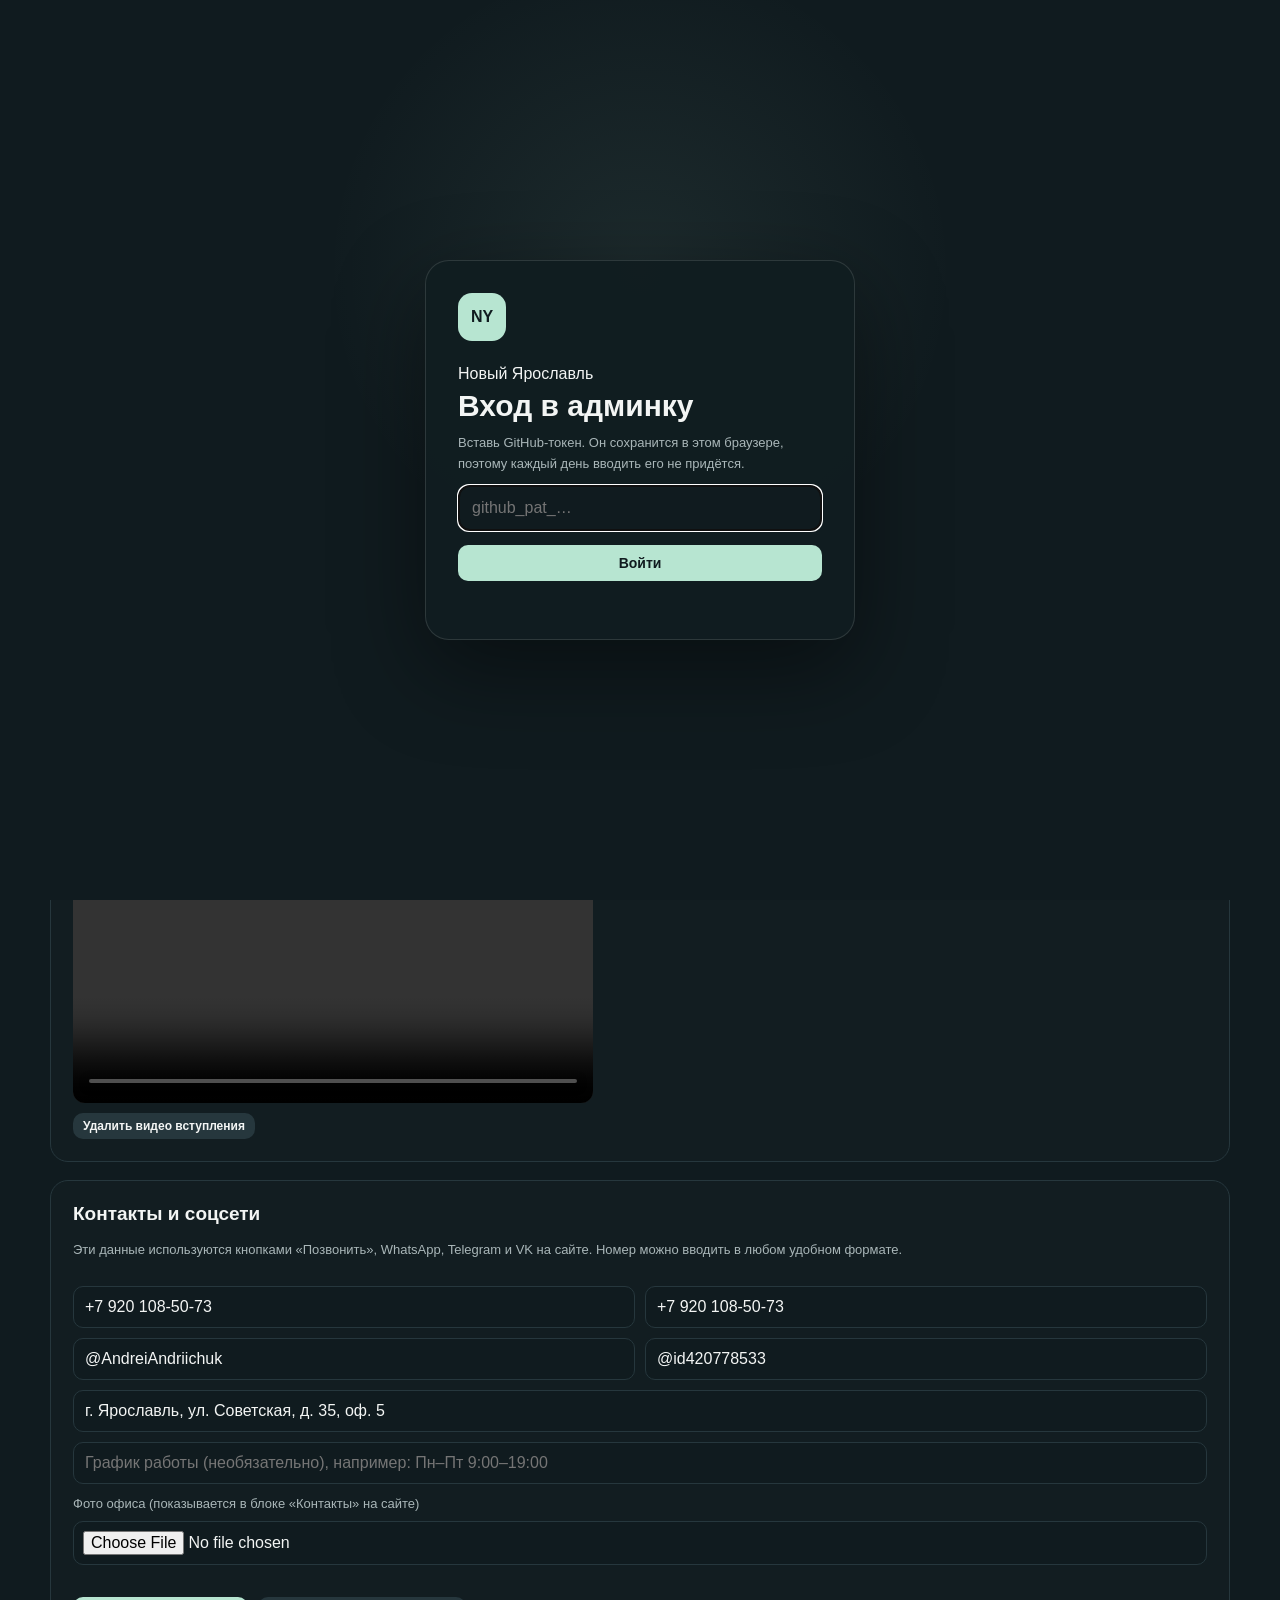
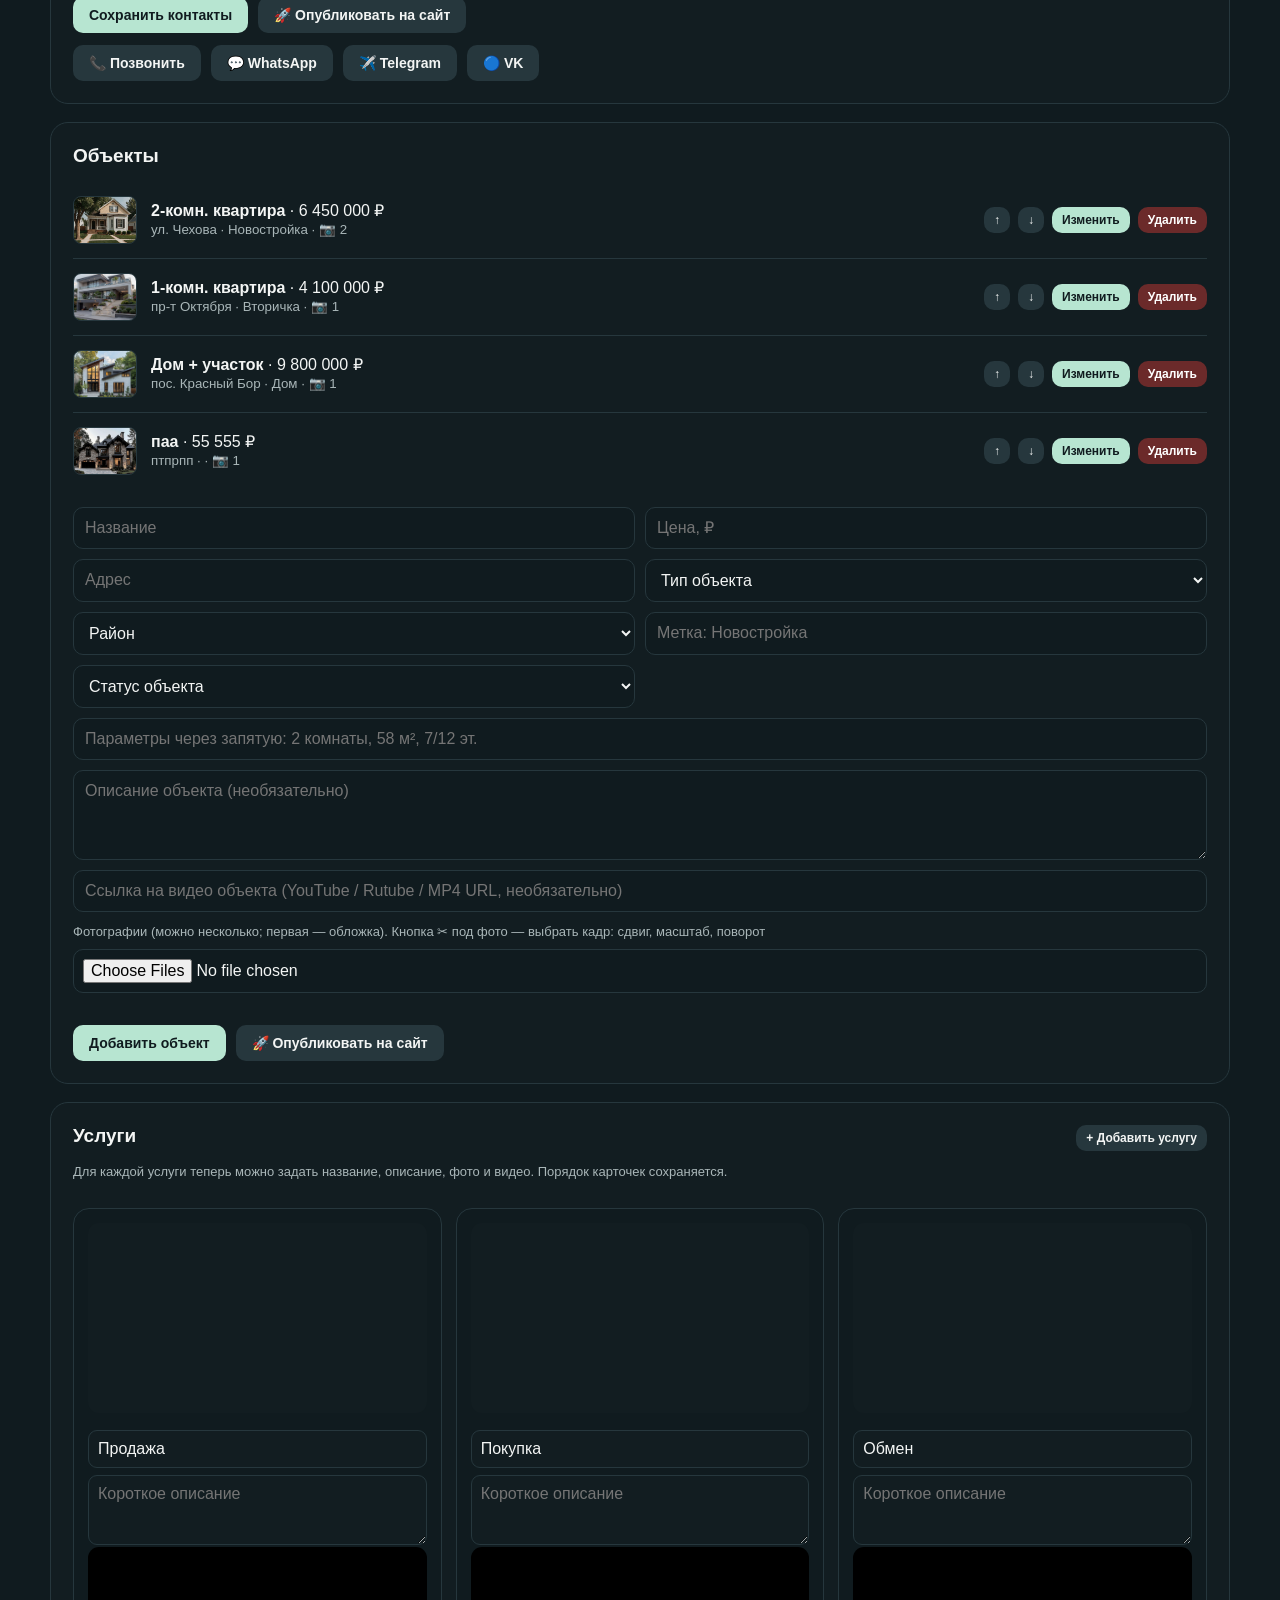
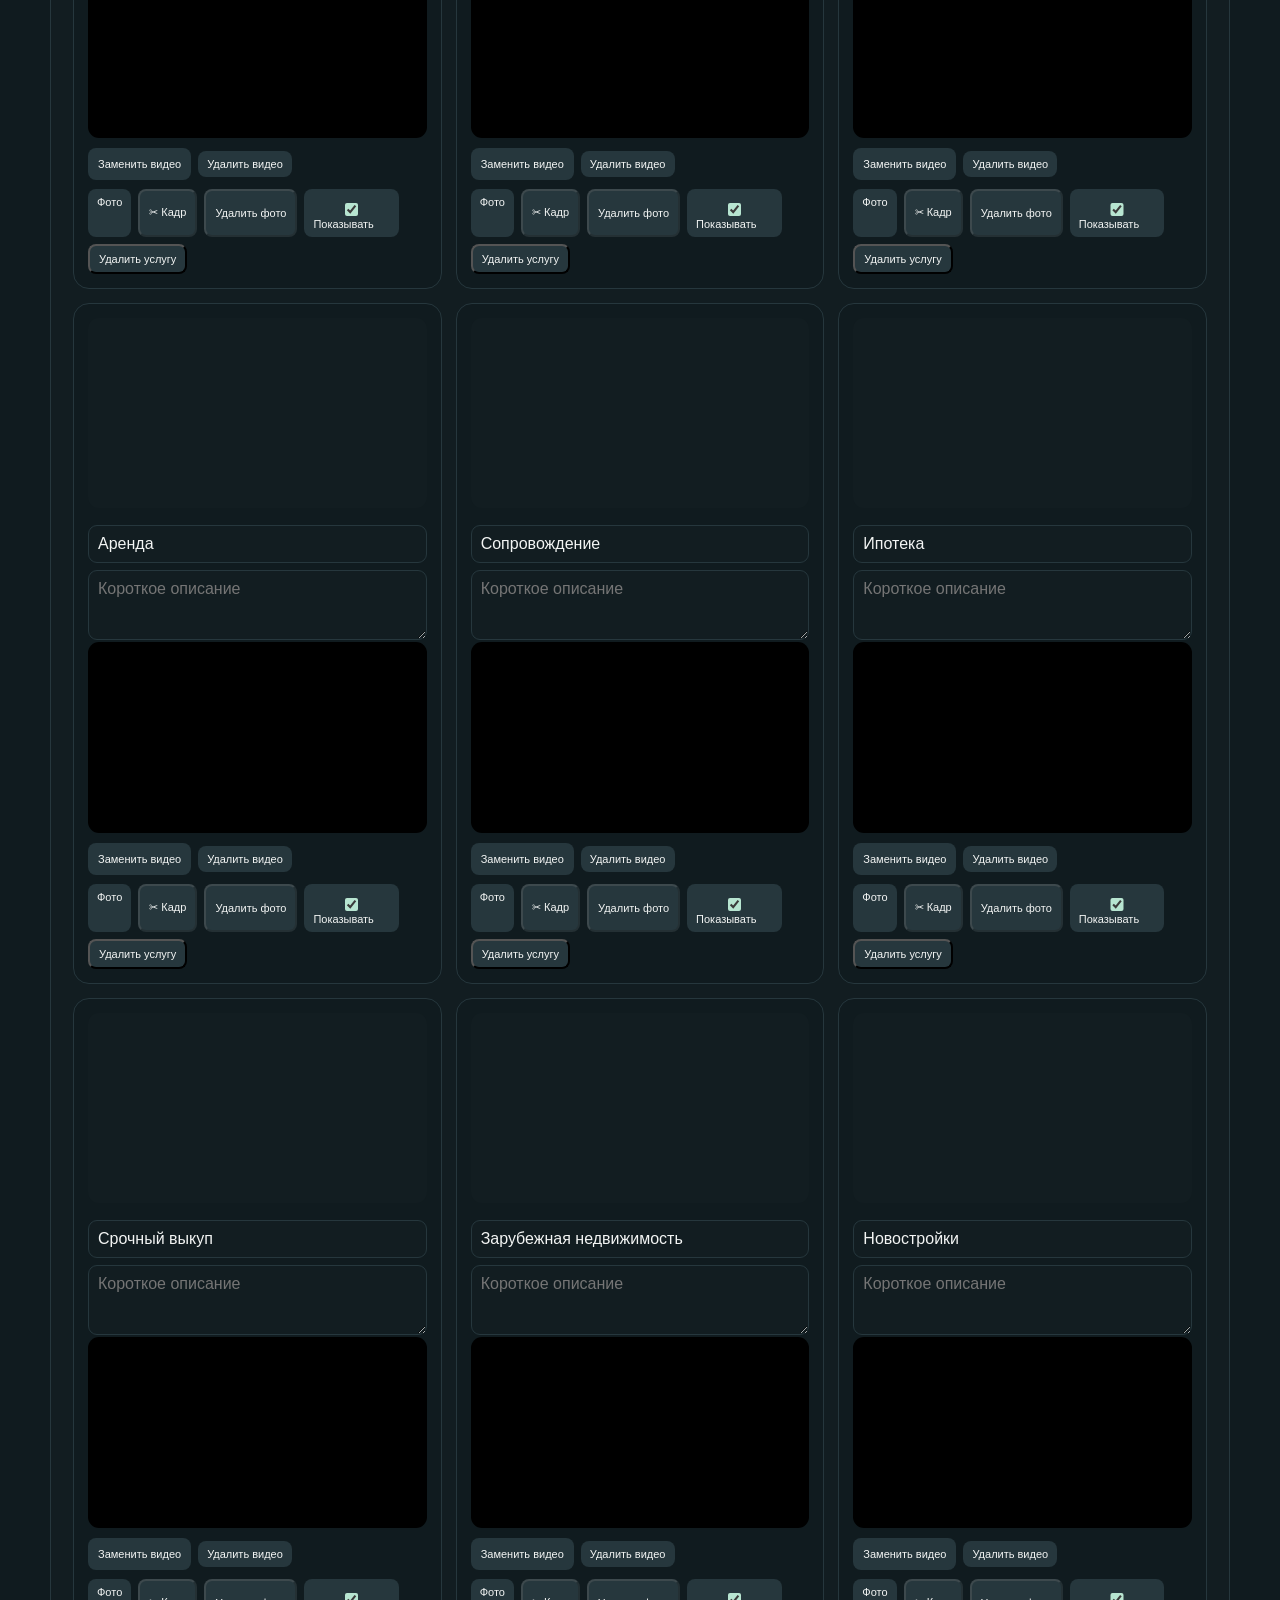
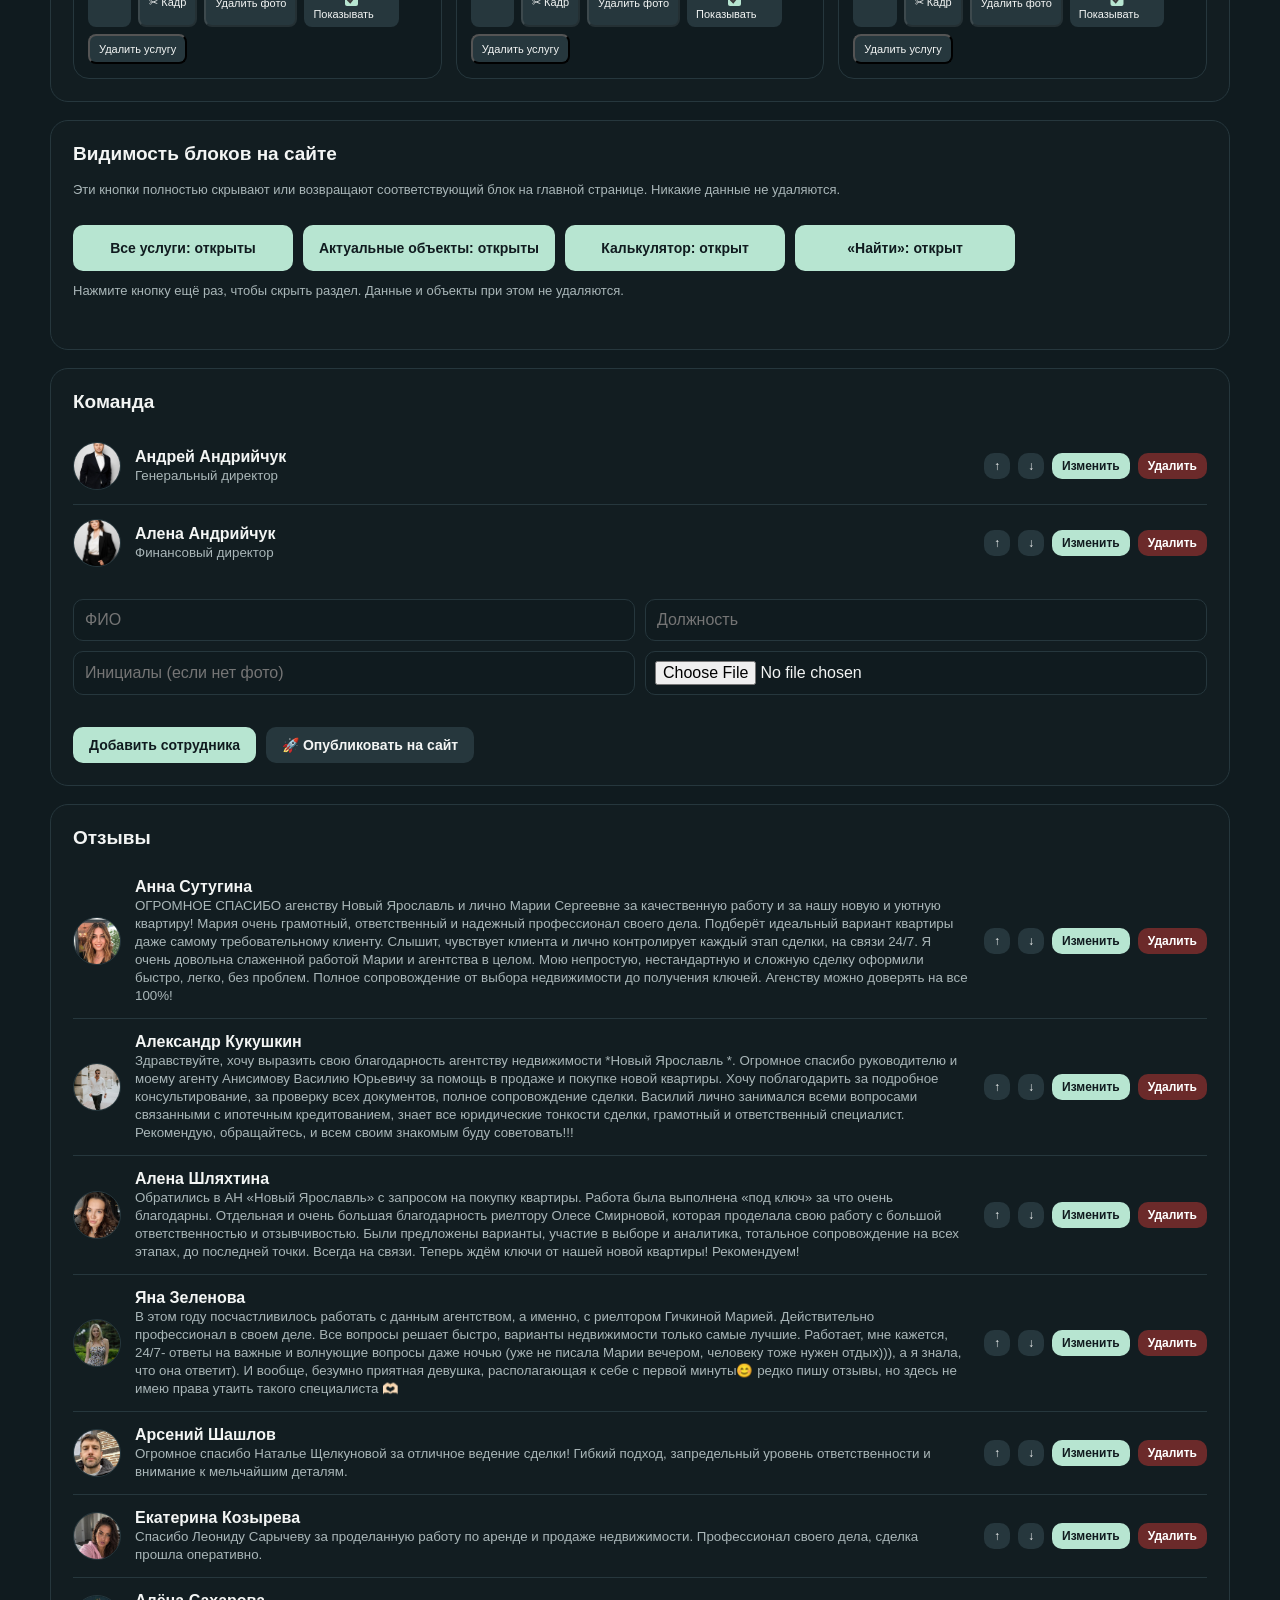
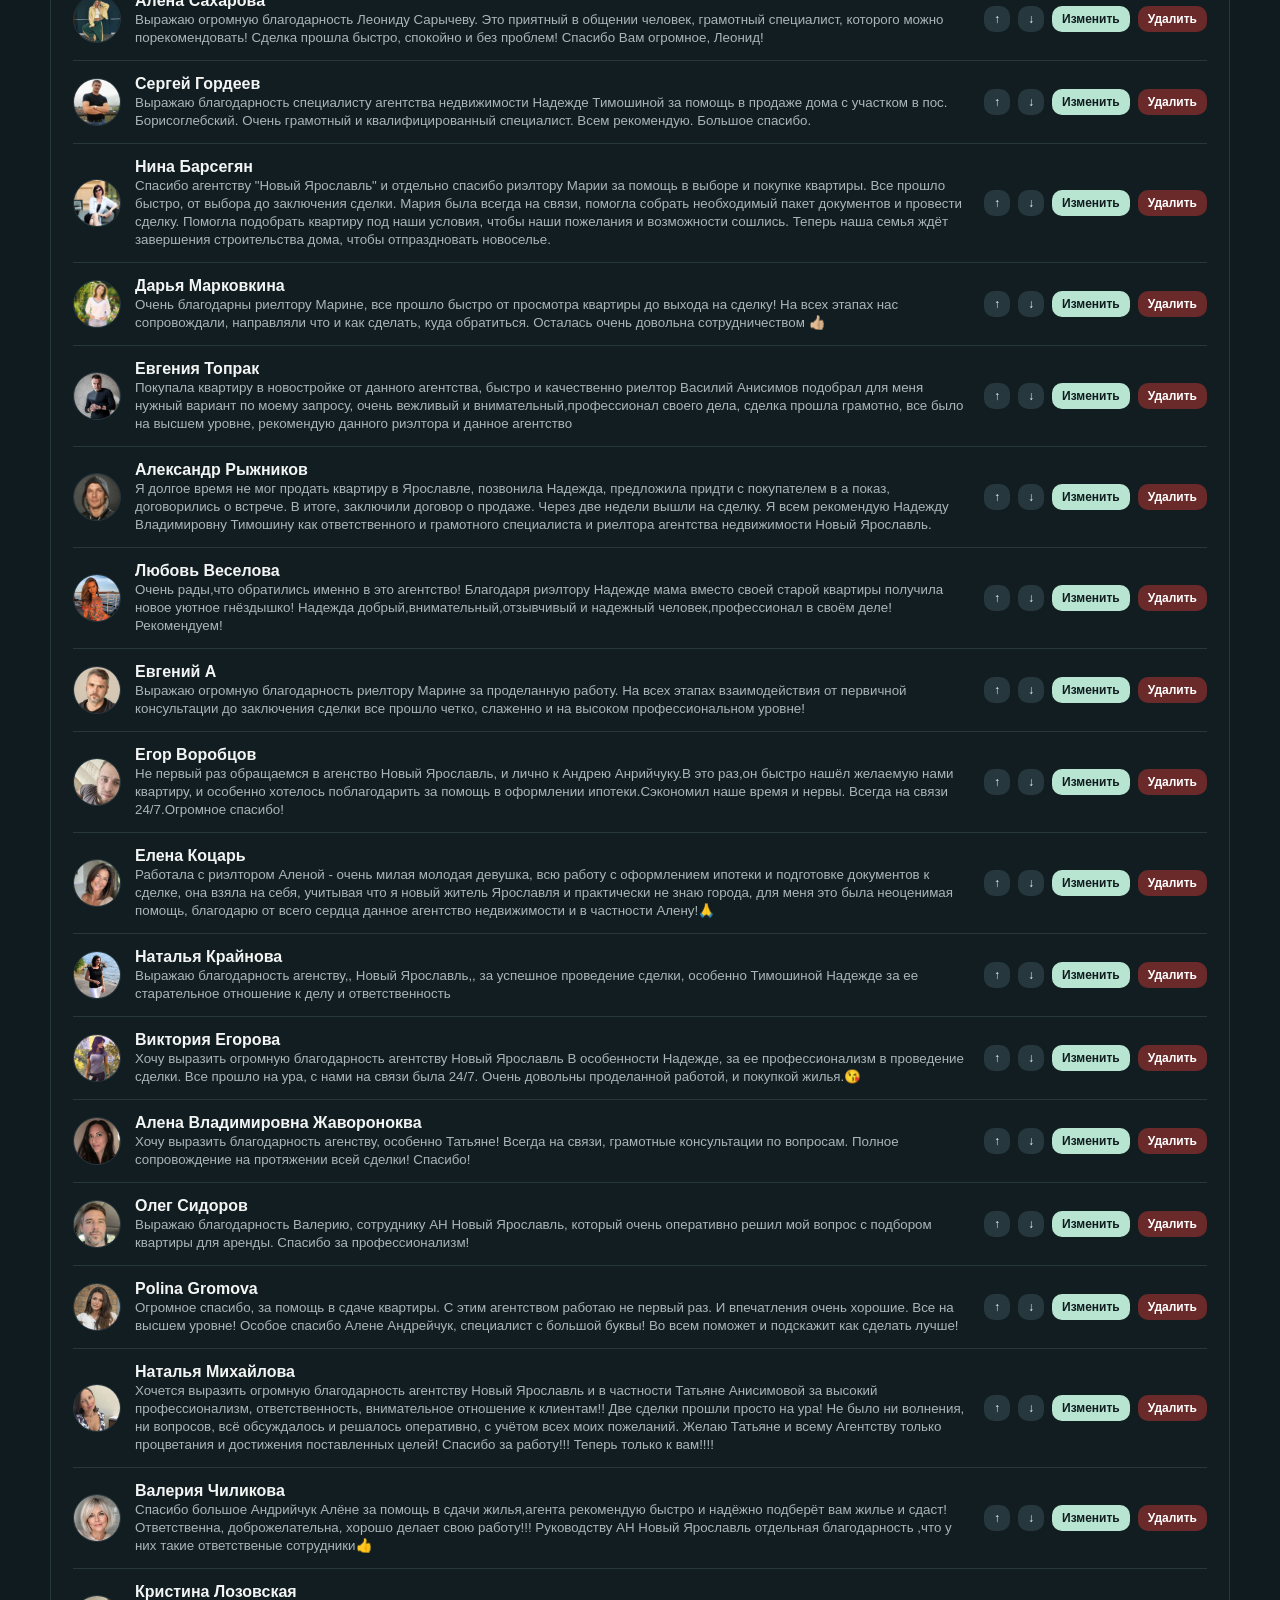
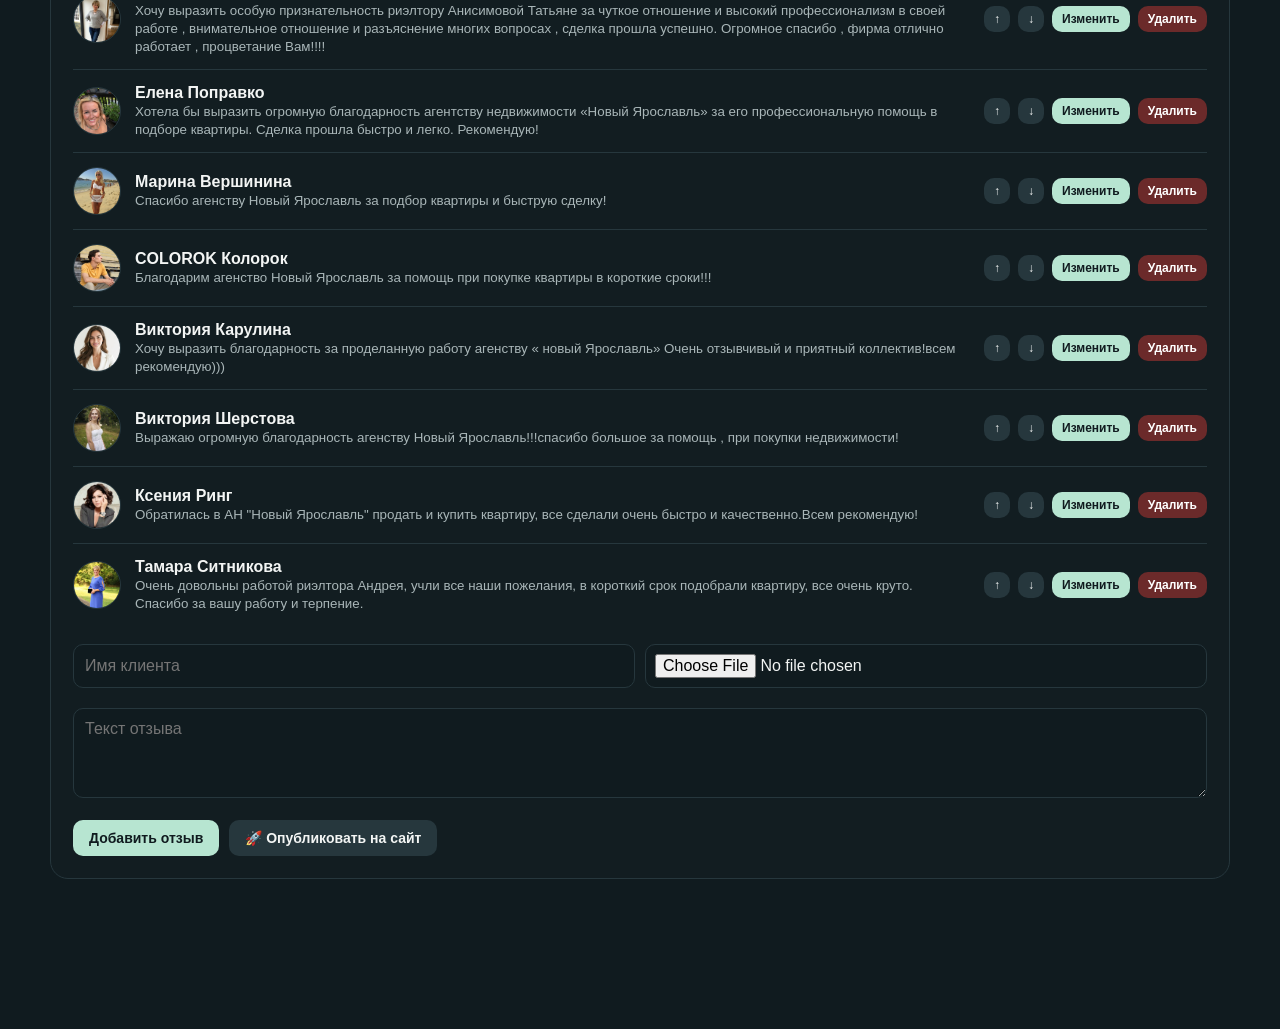
==== commit d58b6223: "Add files via upload" ====
--- a/admin.html
+++ b/admin.html
@@ -493,7 +493,7 @@
   out.properties.forEach(p=>{(p.photos||[]).forEach((_,i,a)=>walk(a,i));walk(p,"photo");walkVideo(p,"video")});out.services.forEach(x=>{walk(x,"photo");walkVideo(x,"video")});if(out.mobileIntro)walkVideo(out.mobileIntro,"video");
   out.team.forEach(m=>walk(m,"photo"));out.reviews.forEach(r=>walk(r,"photo"));if(out.contacts)walk(out.contacts,"photo");
   const cache={};let n=0;
-  for(const [o,k] of imgs){const v=o[k];if(!cache[v]){n++;setStatus(`Загружаю фото ${n}…`);const name="photos/"+await sha16(v)+".jpg";const ex=await gh(token,"GET",name);if(ex.status===404){const up=await gh(token,"PUT",name,{message:"Фото из админки",content:v.split(",")[1]});if(!up.ok&&up.status!==422)throw new Error(explain(up));}else if(!ex.ok)throw new Error(explain(ex));cache[v]=name;}o[k]=cache[v];}
+  for(const [o,k] of imgs){const v=o[k];if(!cache[v]){n++;setStatus(`Загружаю фото ${n}…`);const name="photos/"+await sha16(v)+".jpg";const ex=await gh(token,"GET",name);if(ex.status===404){const up=await gh(token,"PUT",name,{message:"Фото из админки",content:v.split(",")[1]});if(!up.ok){let detail="";try{const j=await up.json();detail=j.message||""}catch(e){}throw new Error("GitHub не сохранил видео ("+up.status+"). "+(detail||explain(up))+". Путь: "+name+". Данные сайта не будут опубликованы, пока видео не загрузится.");}}else if(!ex.ok)throw new Error(explain(ex));cache[v]=name;}o[k]=cache[v];}
   for(const [o,k] of vids){const v=o[k];if(!cache[v]){n++;setStatus(`Загружаю видео ${n}…`);const mime=(v.match(/^data:(video\/[^;]+);/)||[])[1]||"video/mp4";const ext=mime.includes("webm")?"webm":mime.includes("quicktime")?"mov":"mp4";const name="videos/"+await sha16(v)+"."+ext;const ex=await gh(token,"GET",name);if(ex.status===404){const up=await gh(token,"PUT",name,{message:"Видео из админки",content:v.split(",")[1]});if(!up.ok&&up.status!==422)throw new Error(explain(up));}else if(!ex.ok)throw new Error(explain(ex));cache[v]=name;}o[k]=cache[v];}
   out.properties.forEach(p=>{if(Array.isArray(p.photos))p.photo=p.photos[0]||""});
   setStatus("Записываю данные сайта…");
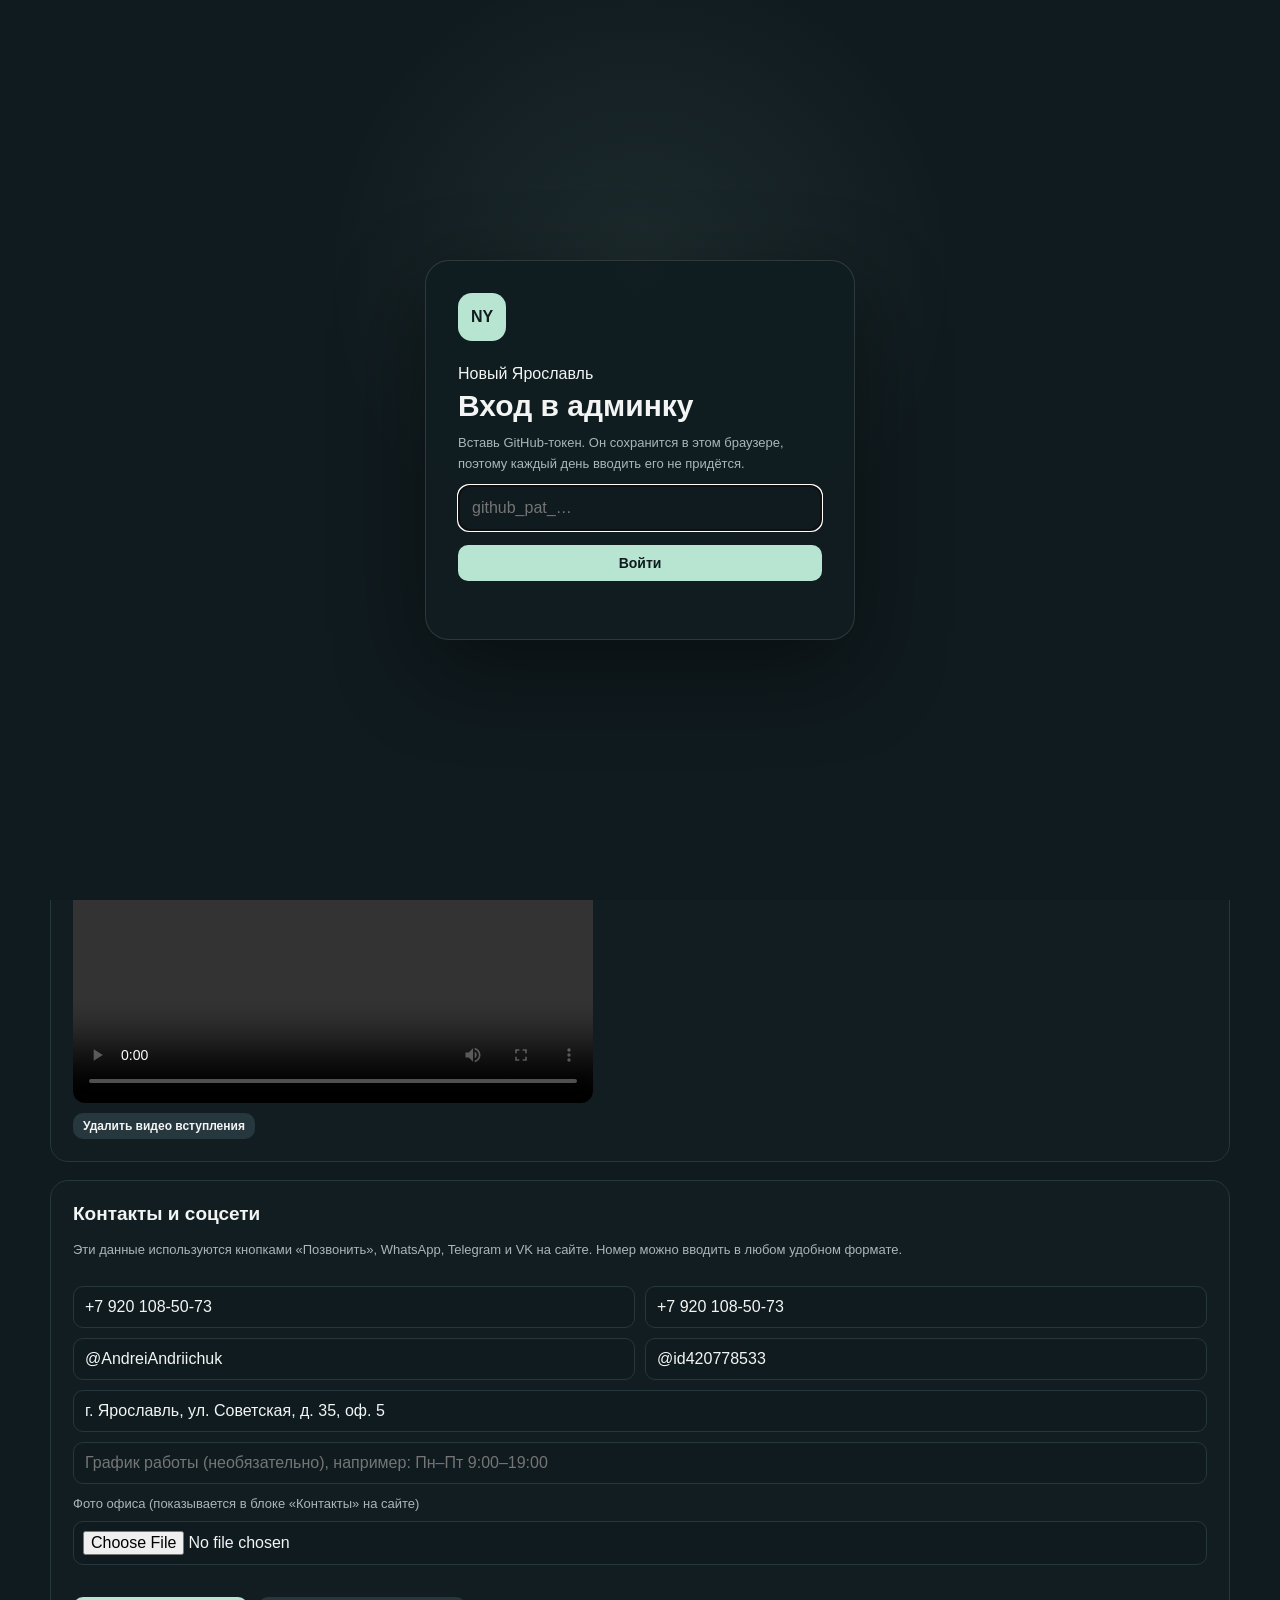
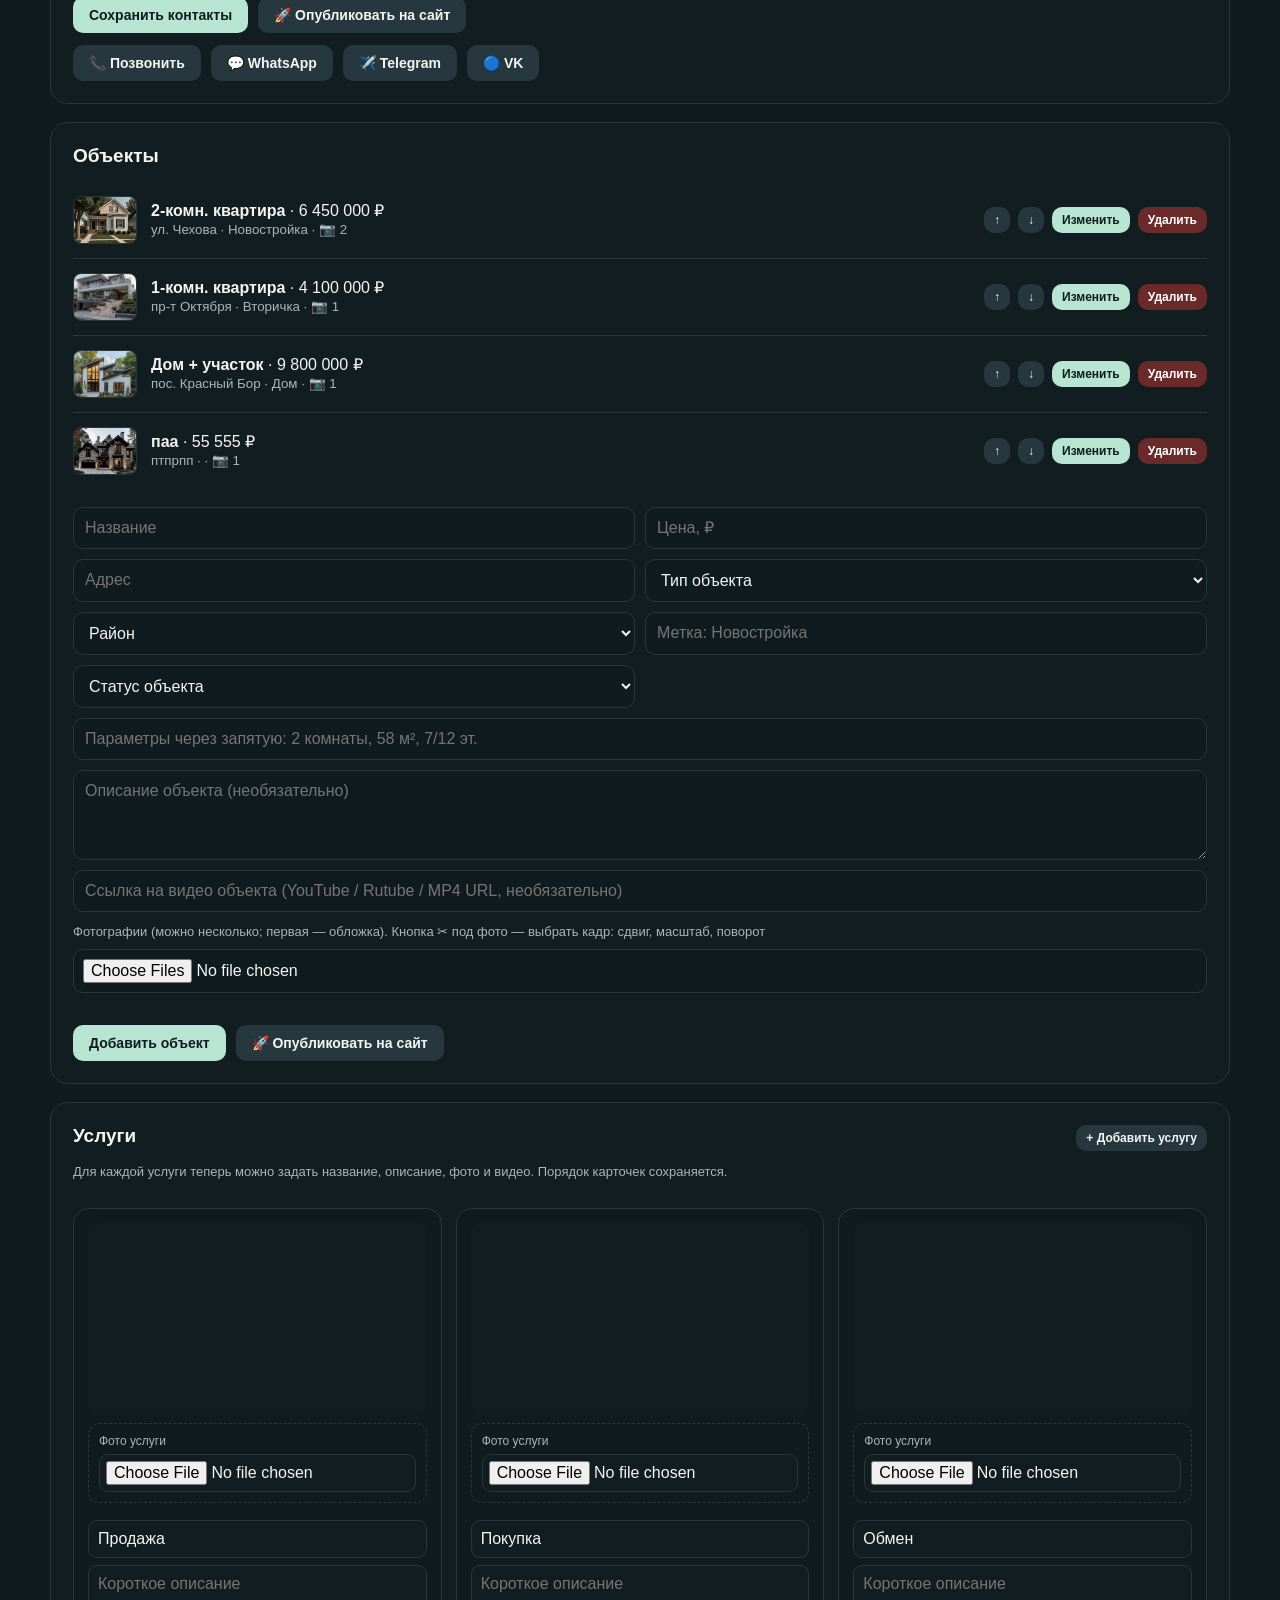
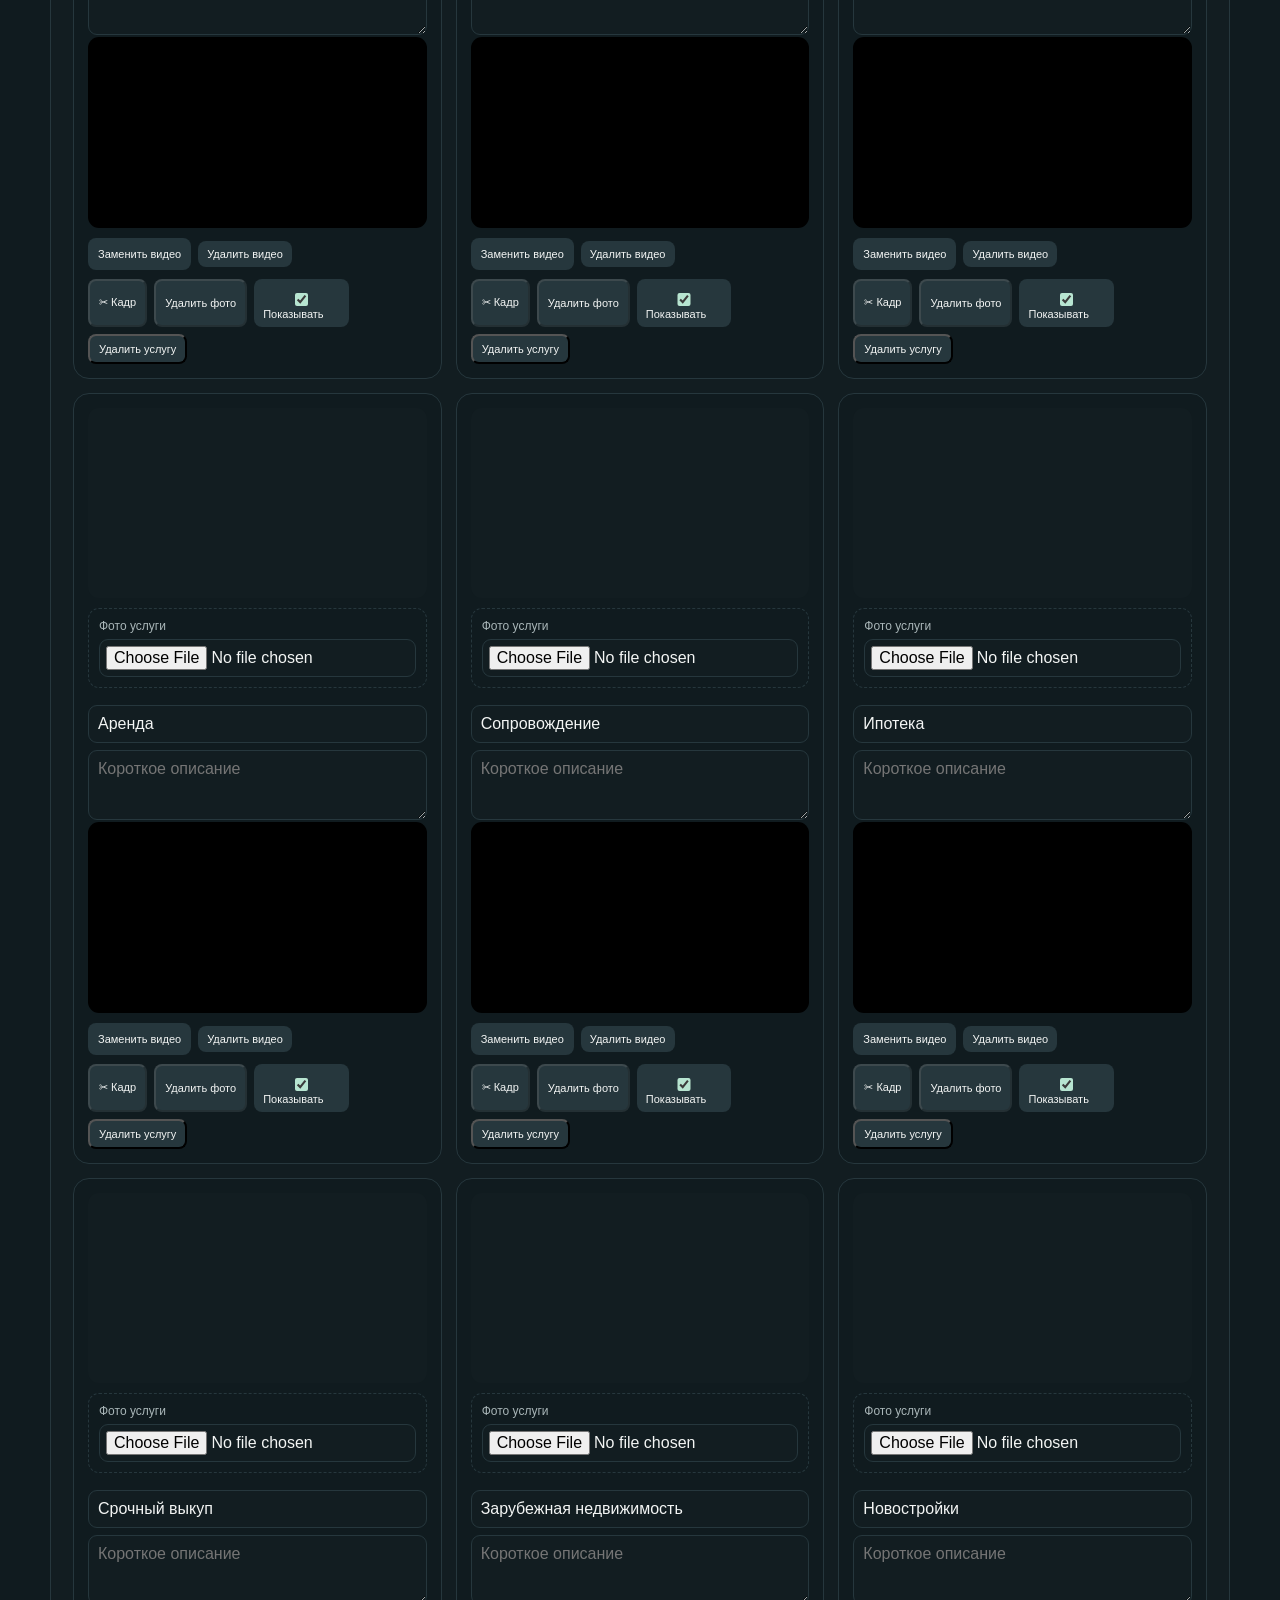
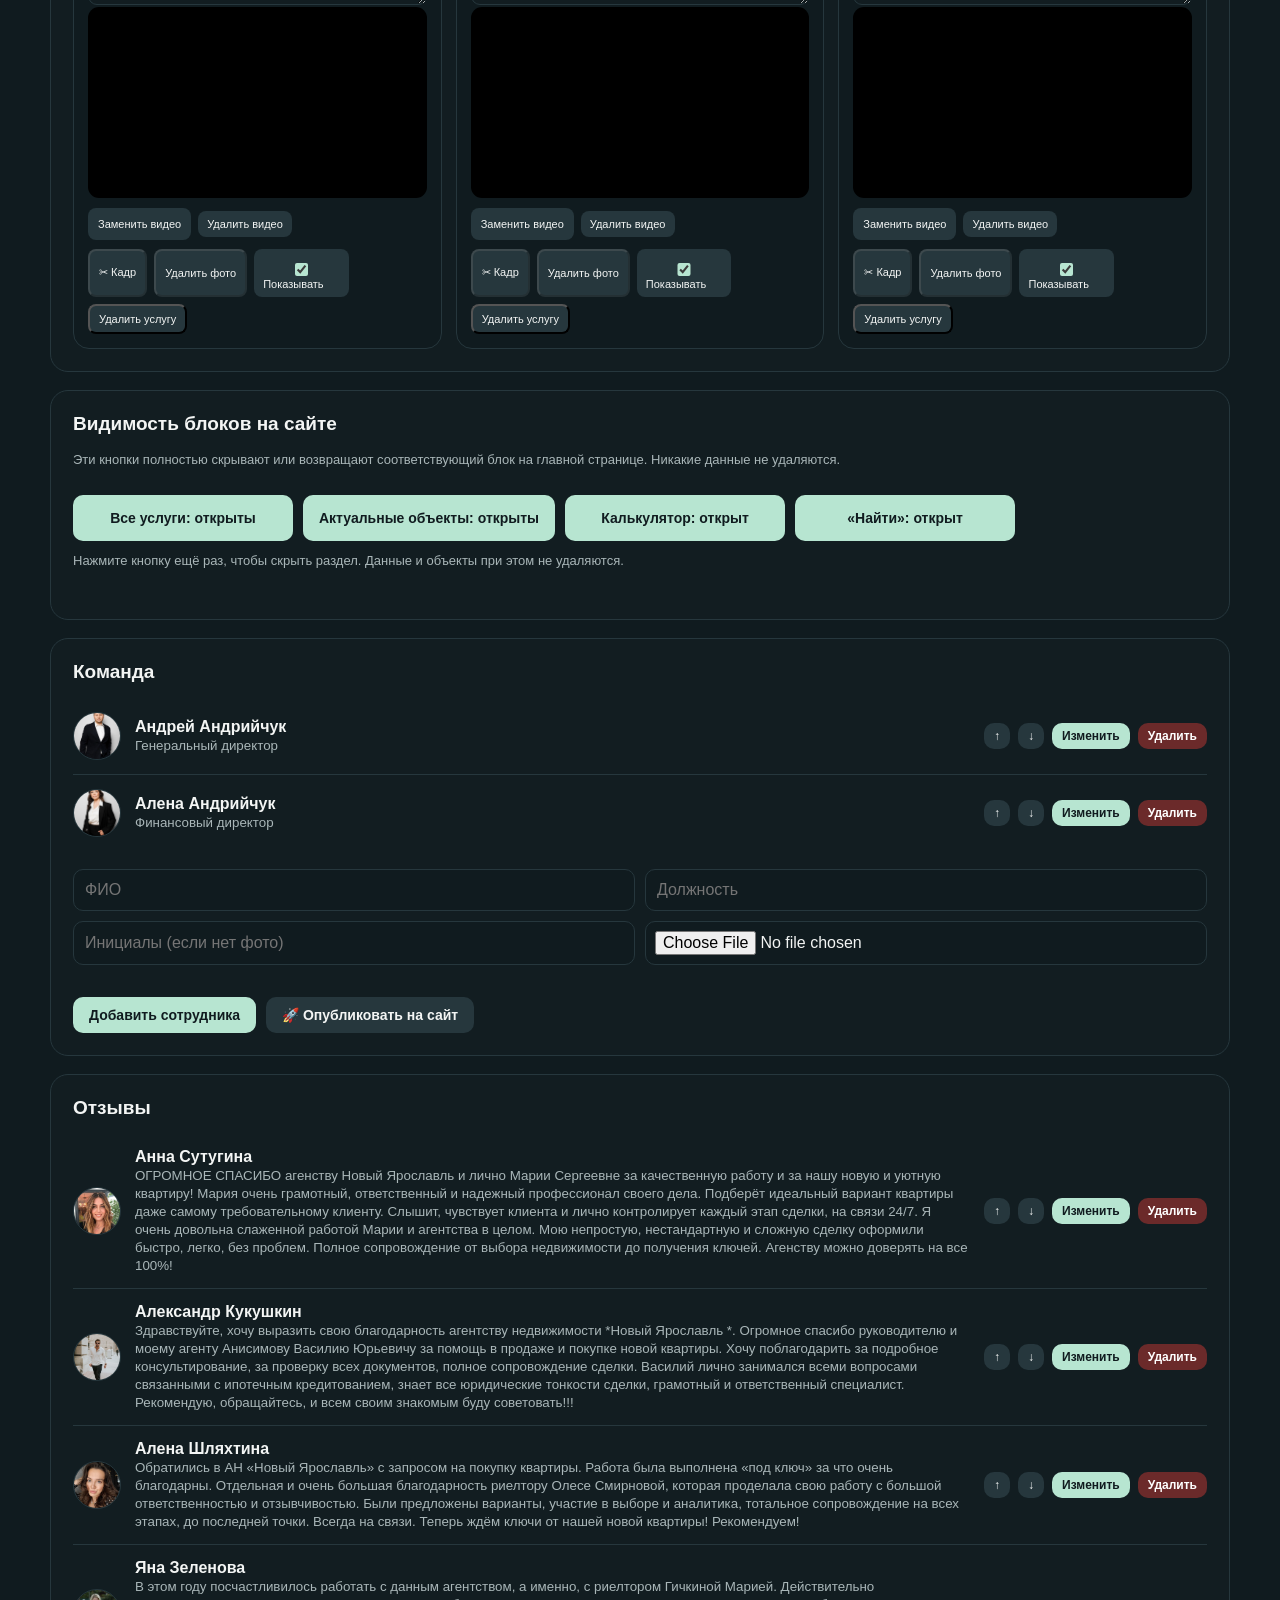
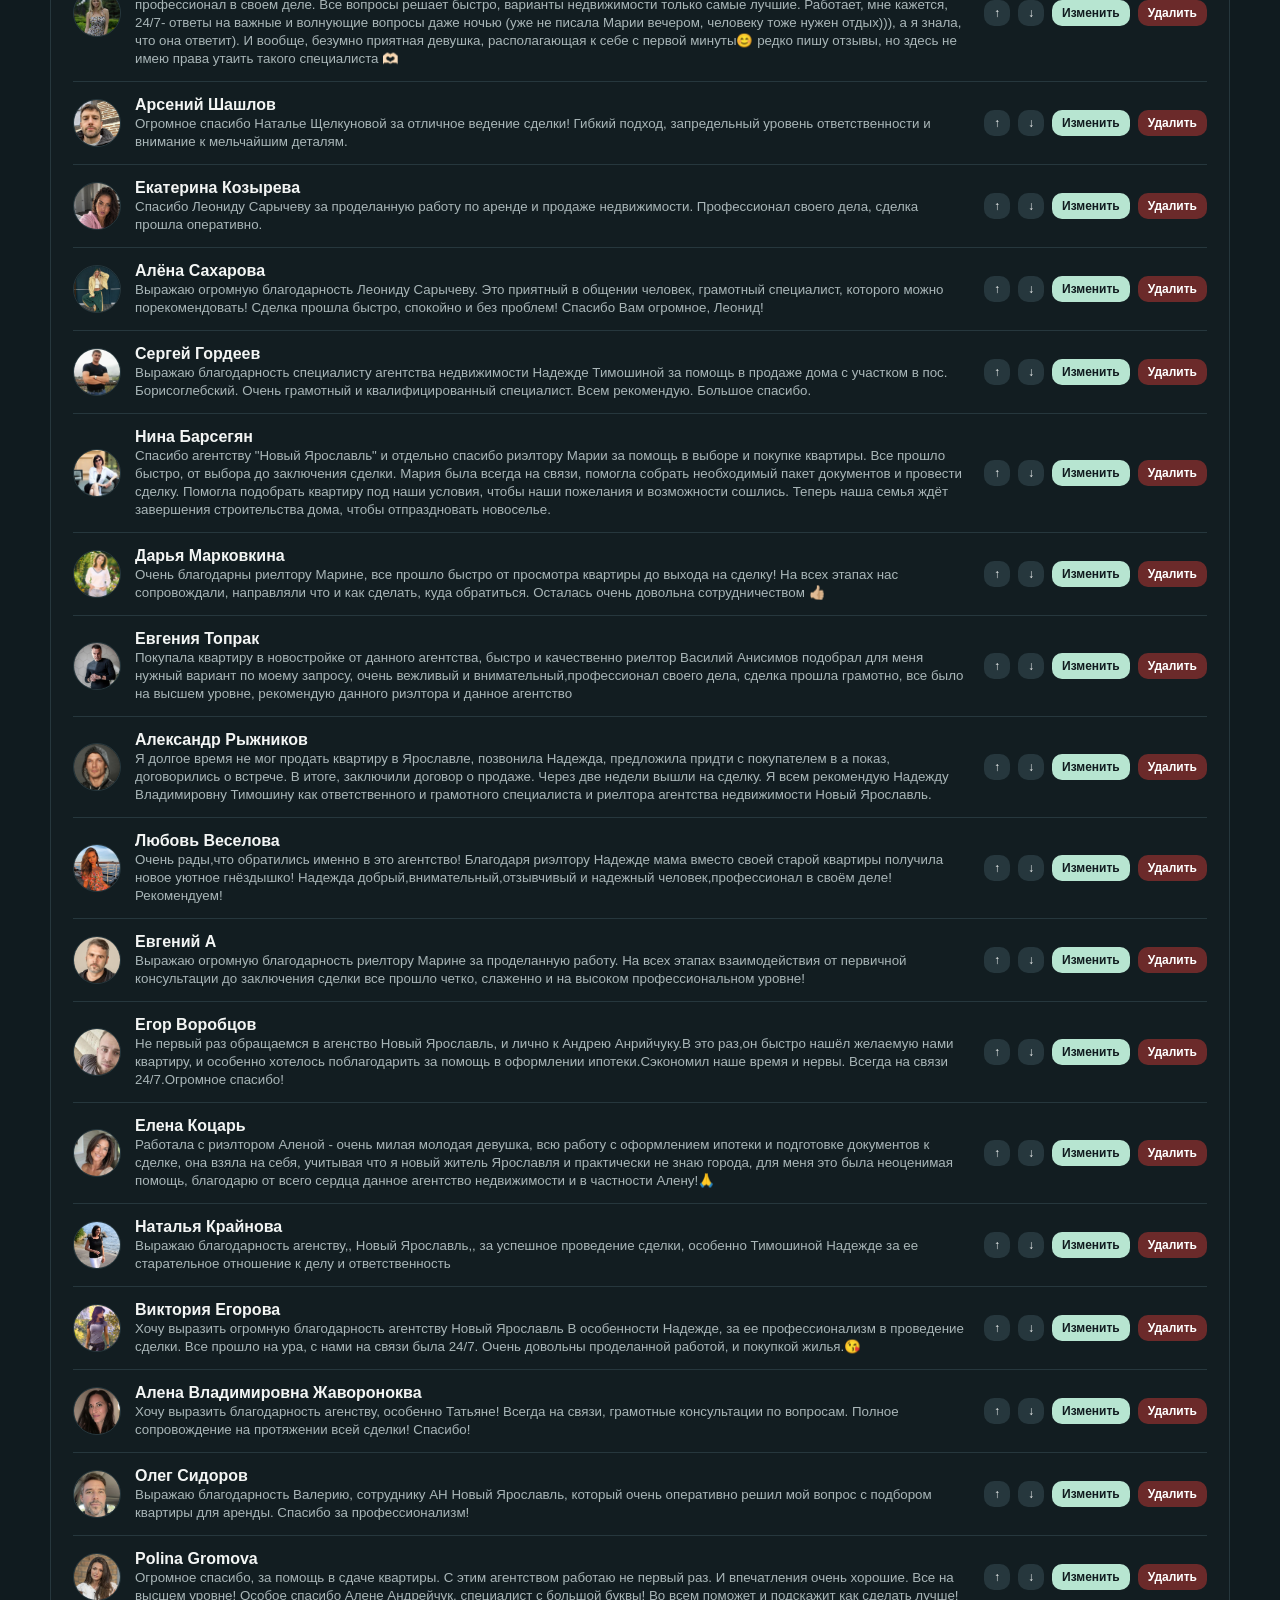
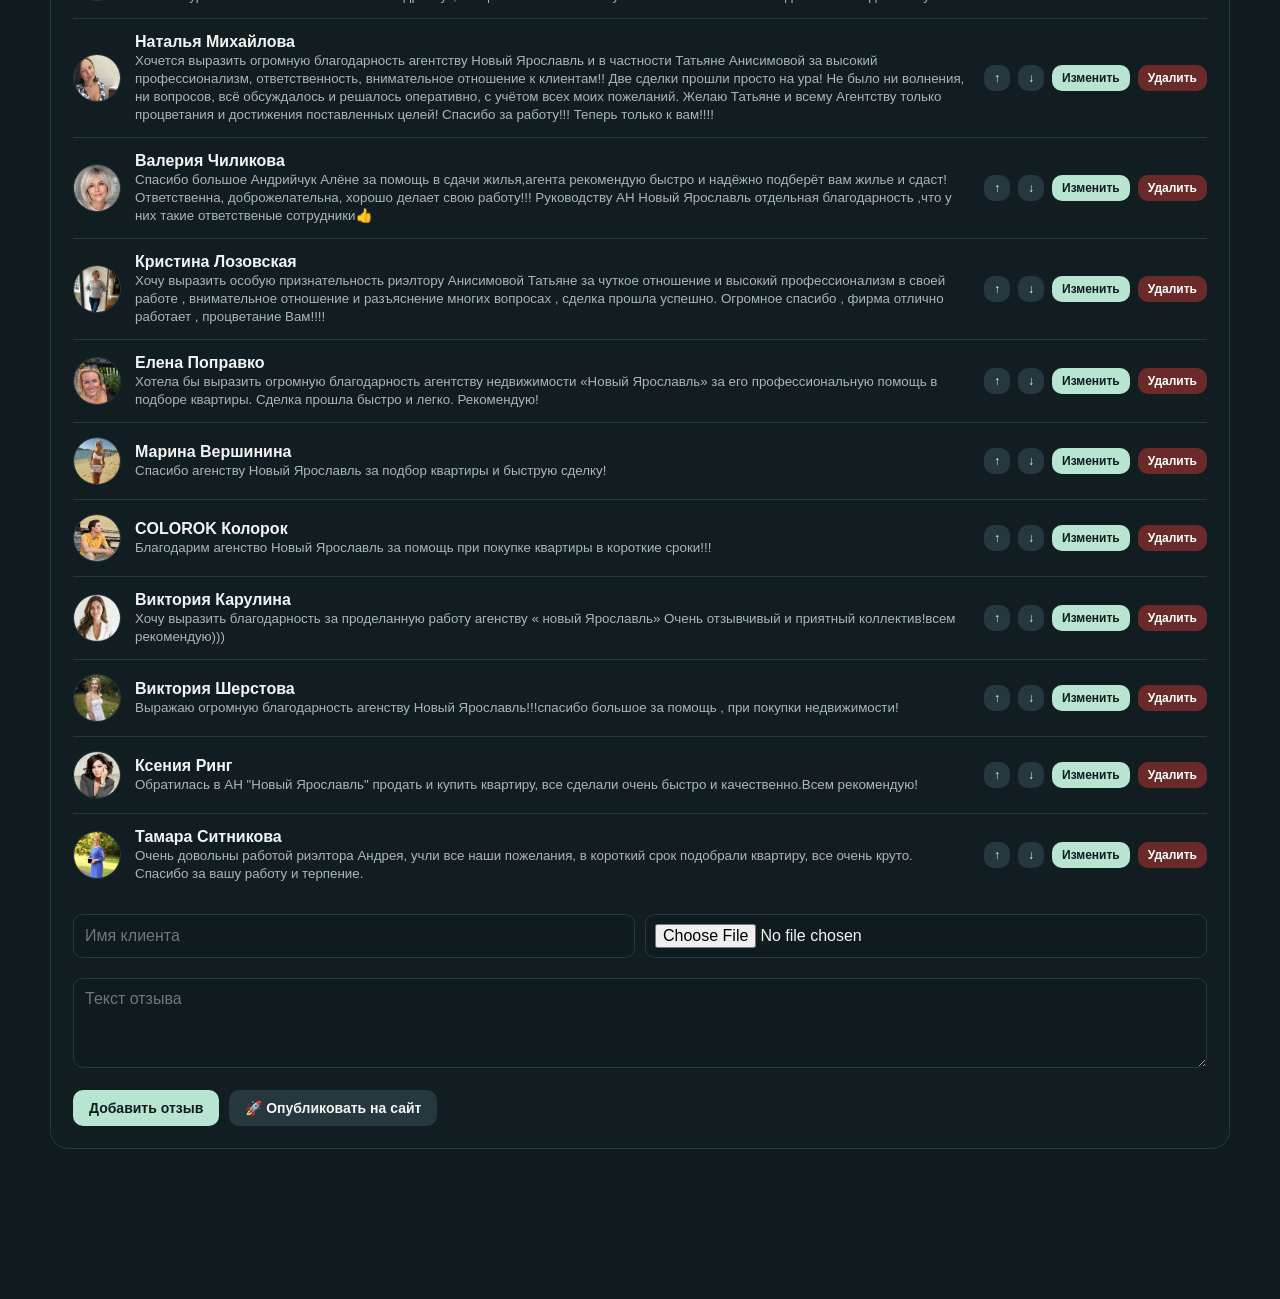
==== commit af793446: "Add files via upload" ====
--- a/admin.html
+++ b/admin.html
@@ -548,14 +548,15 @@
  const box=$("servicesAdmin");if(!box||!state)return;
  box.innerHTML=state.services.map((x,i)=>`<article class="service-card" draggable="true" data-si="${i}">
  ${x.photo?`<img class="svc-photo" src="${esc(x.photo)}" alt="">`:`<div class="svc-photo"></div>`}
+ <div class="svc-photo-upload" style="margin:0 0 10px;padding:10px;border:1px dashed var(--line);border-radius:11px"><div style="font-size:12px;color:var(--muted);margin-bottom:6px">Фото услуги</div><input type="file" accept="image/*" data-photo="${i}" style="width:100%;margin:0;padding:6px"></div>
  <input data-sv="title" data-i="${i}" value="${esc(x.title||"")}" placeholder="Название услуги">
  <textarea data-sv="desc" data-i="${i}" placeholder="Короткое описание">${esc(x.description||"")}</textarea>
  ${x.video?`<video class="svc-video-preview" ${isVideoRef(x.video)?`data-idbvideo="${esc(x.video.slice(10))}"`: `src="${esc(x.video)}"`} muted playsinline loop autoplay preload="metadata"></video>`:''}
  <div class="service-video-row"><label class="video-pick">${x.video?'Заменить видео':'Загрузить видео'}<input class="video-file-input" type="file" accept="video/*" data-video="${i}"></label><button type="button" data-delvideo="${i}" ${x.video?'':'disabled'}>Удалить видео</button></div>
- <div class="service-meta"><label>Фото <input type="file" accept="image/*" data-photo="${i}" hidden></label><button type="button" data-crop="${i}" ${x.photo?'':'disabled'}>✂ Кадр</button><button type="button" data-delphoto="${i}" ${x.photo?'':'disabled'}>Удалить фото</button><label><input class="svc-toggle" type="checkbox" data-visible="${i}" ${x.visible!==false?'checked':''}> Показывать</label><button type="button" data-delservice="${i}">Удалить услугу</button></div></article>`).join("");
+ <div class="service-meta"><button type="button" data-crop="${i}" ${x.photo?'':'disabled'}>✂ Кадр</button><button type="button" data-delphoto="${i}" ${x.photo?'':'disabled'}>Удалить фото</button><label><input class="svc-toggle" type="checkbox" data-visible="${i}" ${x.visible!==false?'checked':''}> Показывать</label><button type="button" data-delservice="${i}">Удалить услугу</button></div></article>`).join("");
  box.querySelectorAll('[data-sv]').forEach(el=>el.addEventListener('input',()=>{const i=+el.dataset.i;state.services[i][el.dataset.sv]=el.value;save()}));
  box.querySelectorAll('[data-visible]').forEach(el=>el.addEventListener('change',()=>{state.services[+el.dataset.visible].visible=el.checked;save()}));
- box.querySelectorAll('[data-photo]').forEach(el=>el.addEventListener('change',async e=>{const i=+e.target.dataset.photo,f=e.target.files[0];e.target.value='';if(!f)return;try{const src=await readImage(f,1800,.9);const out=await cropImage(src,'service',0);if(out){state.services[i].photo=out;save();renderServicesV12()}}catch(err){alert('Не удалось открыть фото')}}));
+ box.querySelectorAll('[data-photo]').forEach(el=>el.addEventListener('change',async e=>{const i=+e.target.dataset.photo,f=e.target.files[0];e.target.value='';if(!f)return;try{const src=await readImage(f,1800,.9);state.services[i].photo=src;save();renderServicesV12()}catch(err){alert('Не удалось открыть фото')}}));
  box.querySelectorAll('[data-video]').forEach(el=>el.addEventListener('change',async e=>{const i=+e.target.dataset.video,f=e.target.files[0];e.target.value='';if(!f)return;if(!f.type.startsWith('video/')){alert('Выберите видеофайл.');return}if(f.size>100*1024*1024){alert('Видео должно быть не больше 100 МБ.');return}try{const data=await readVideo(f);const id='svc-'+i+'-'+Date.now();await videoPut(id,data);state.services[i].video='idb-video:'+id;save();renderServicesV12()}catch(err){alert('Не удалось сохранить видео в локальном хранилище. Проверьте свободное место и разрешения браузера.')}}));
  box.querySelectorAll('[data-delvideo]').forEach(el=>el.addEventListener('click',async()=>{const i=+el.dataset.delvideo,v=state.services[i].video;if(isVideoRef(v)){try{await videoDelete(v.slice(10))}catch(e){}}state.services[i].video='';save();renderServicesV12()}));
  box.querySelectorAll('[data-idbvideo]').forEach(async v=>{try{const data=await videoGet(v.dataset.idbvideo);if(data){v.src=data;v.muted=true;v.play().catch(()=>{})}}catch(e){}});
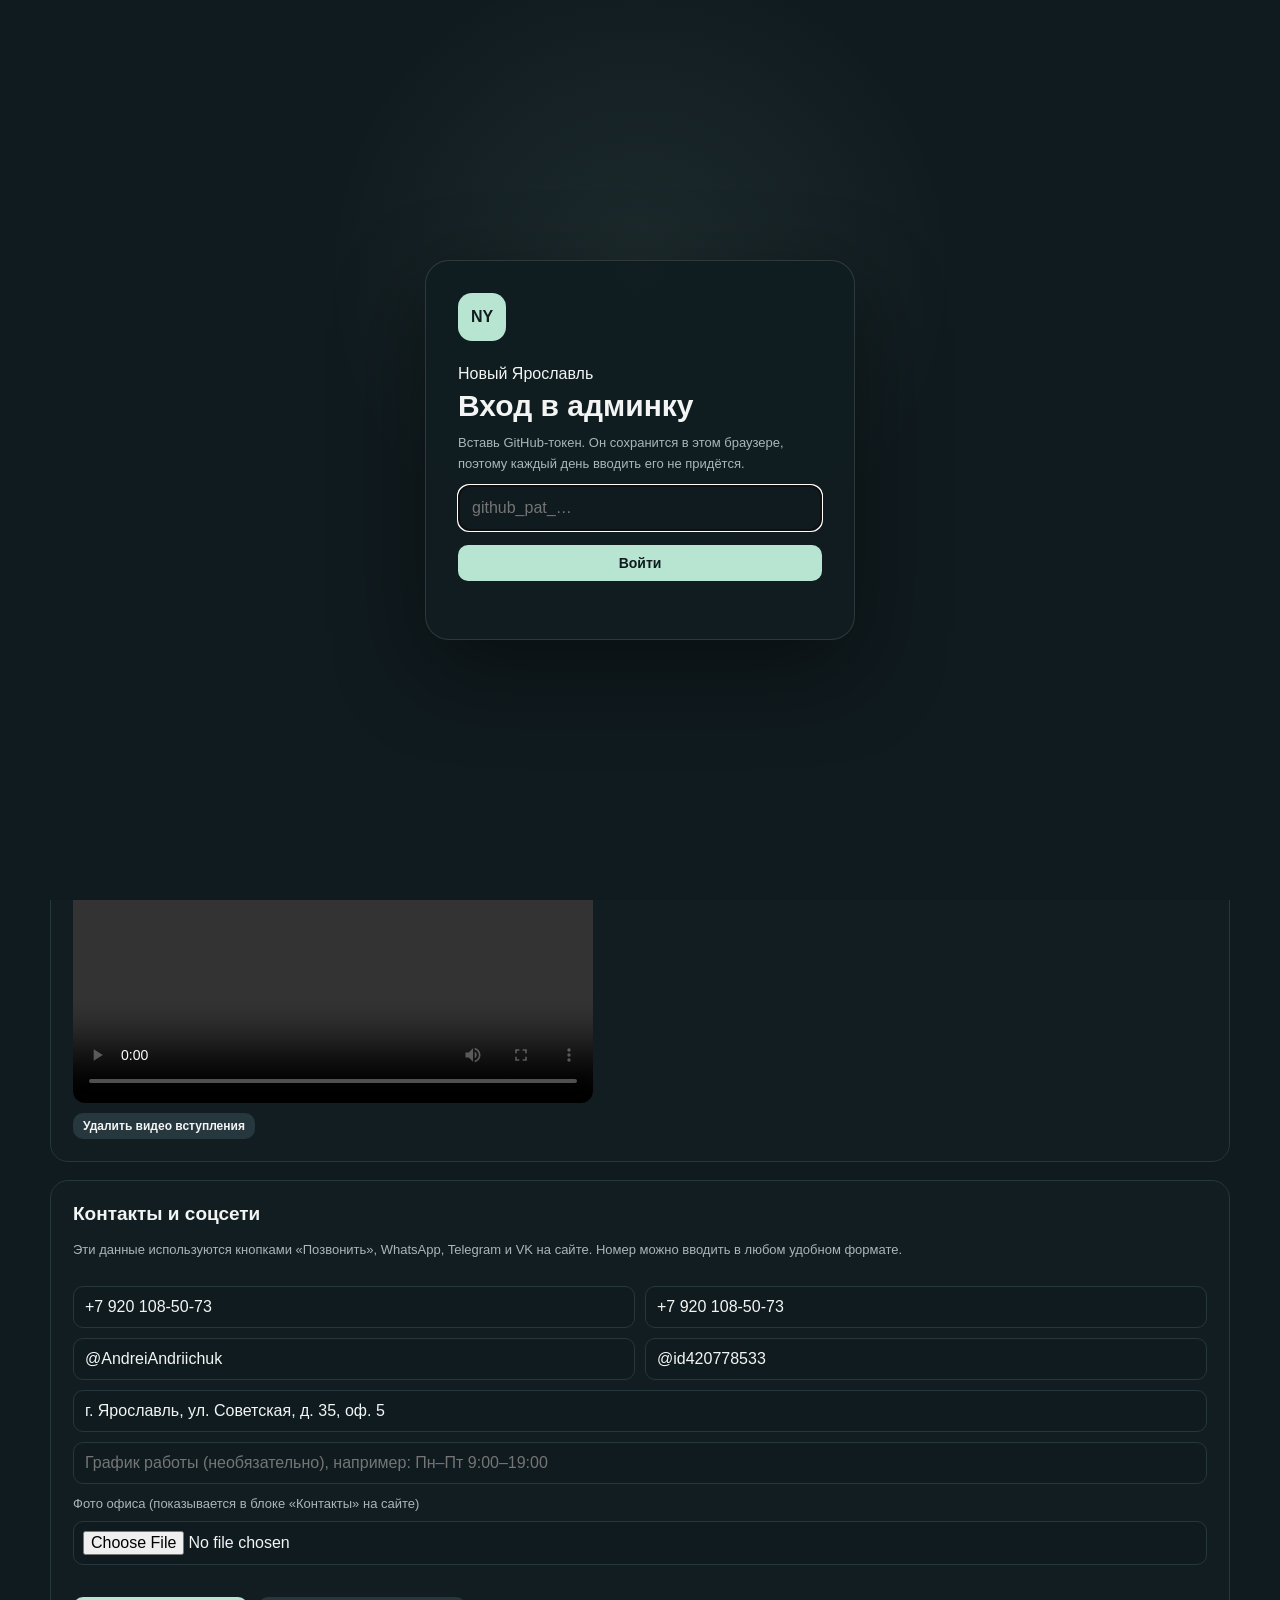
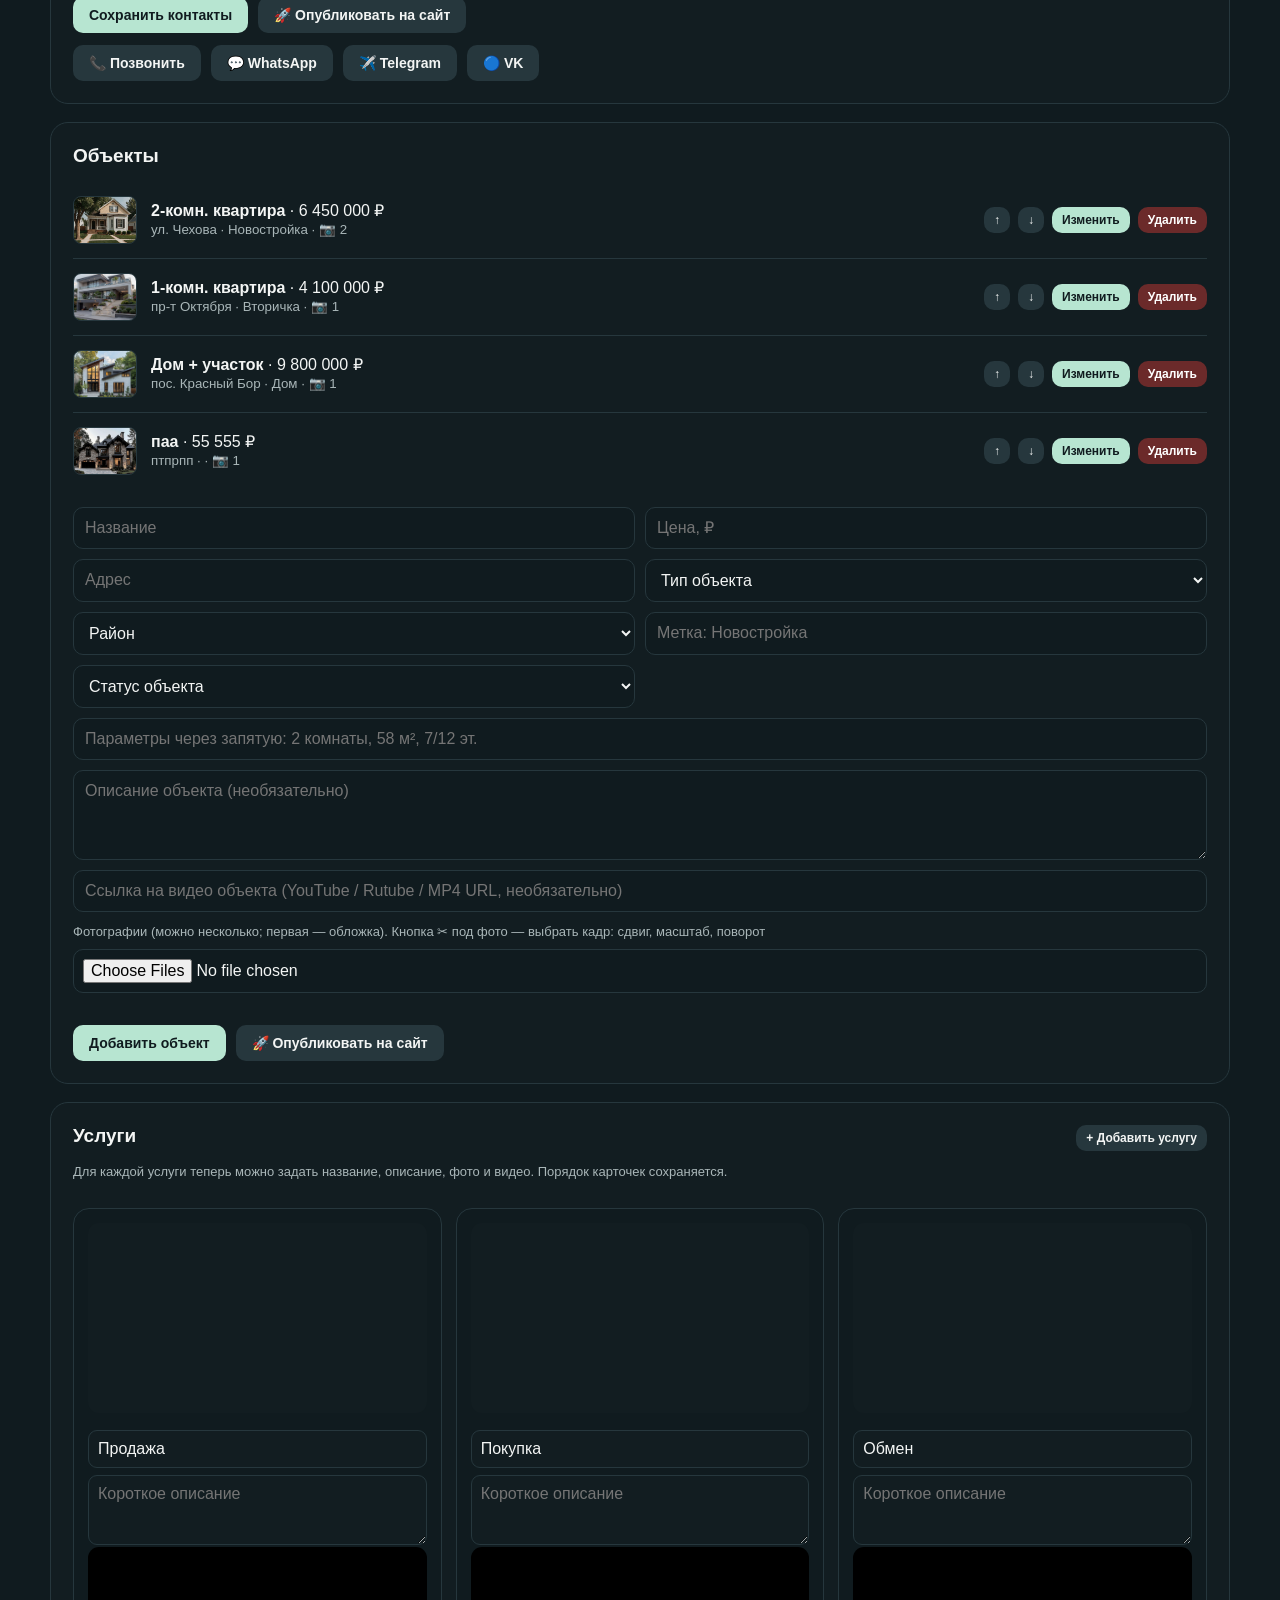
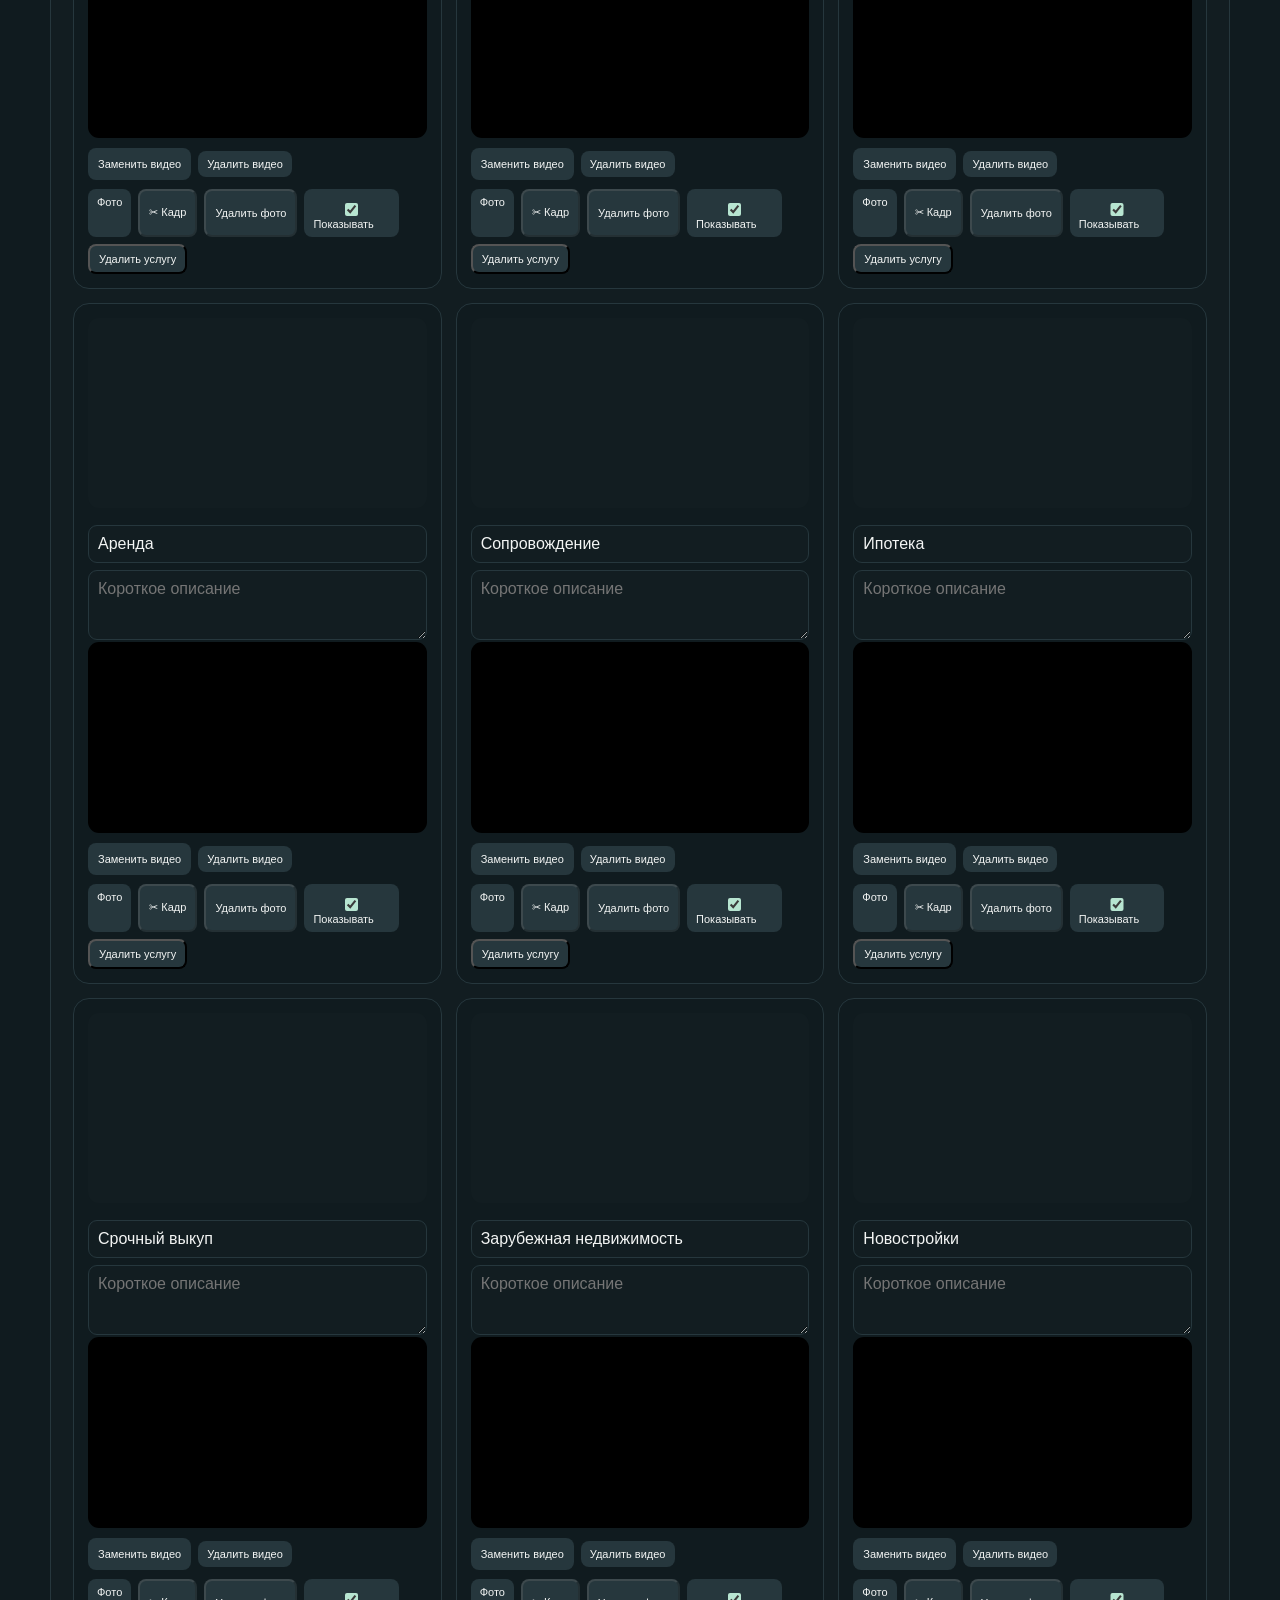
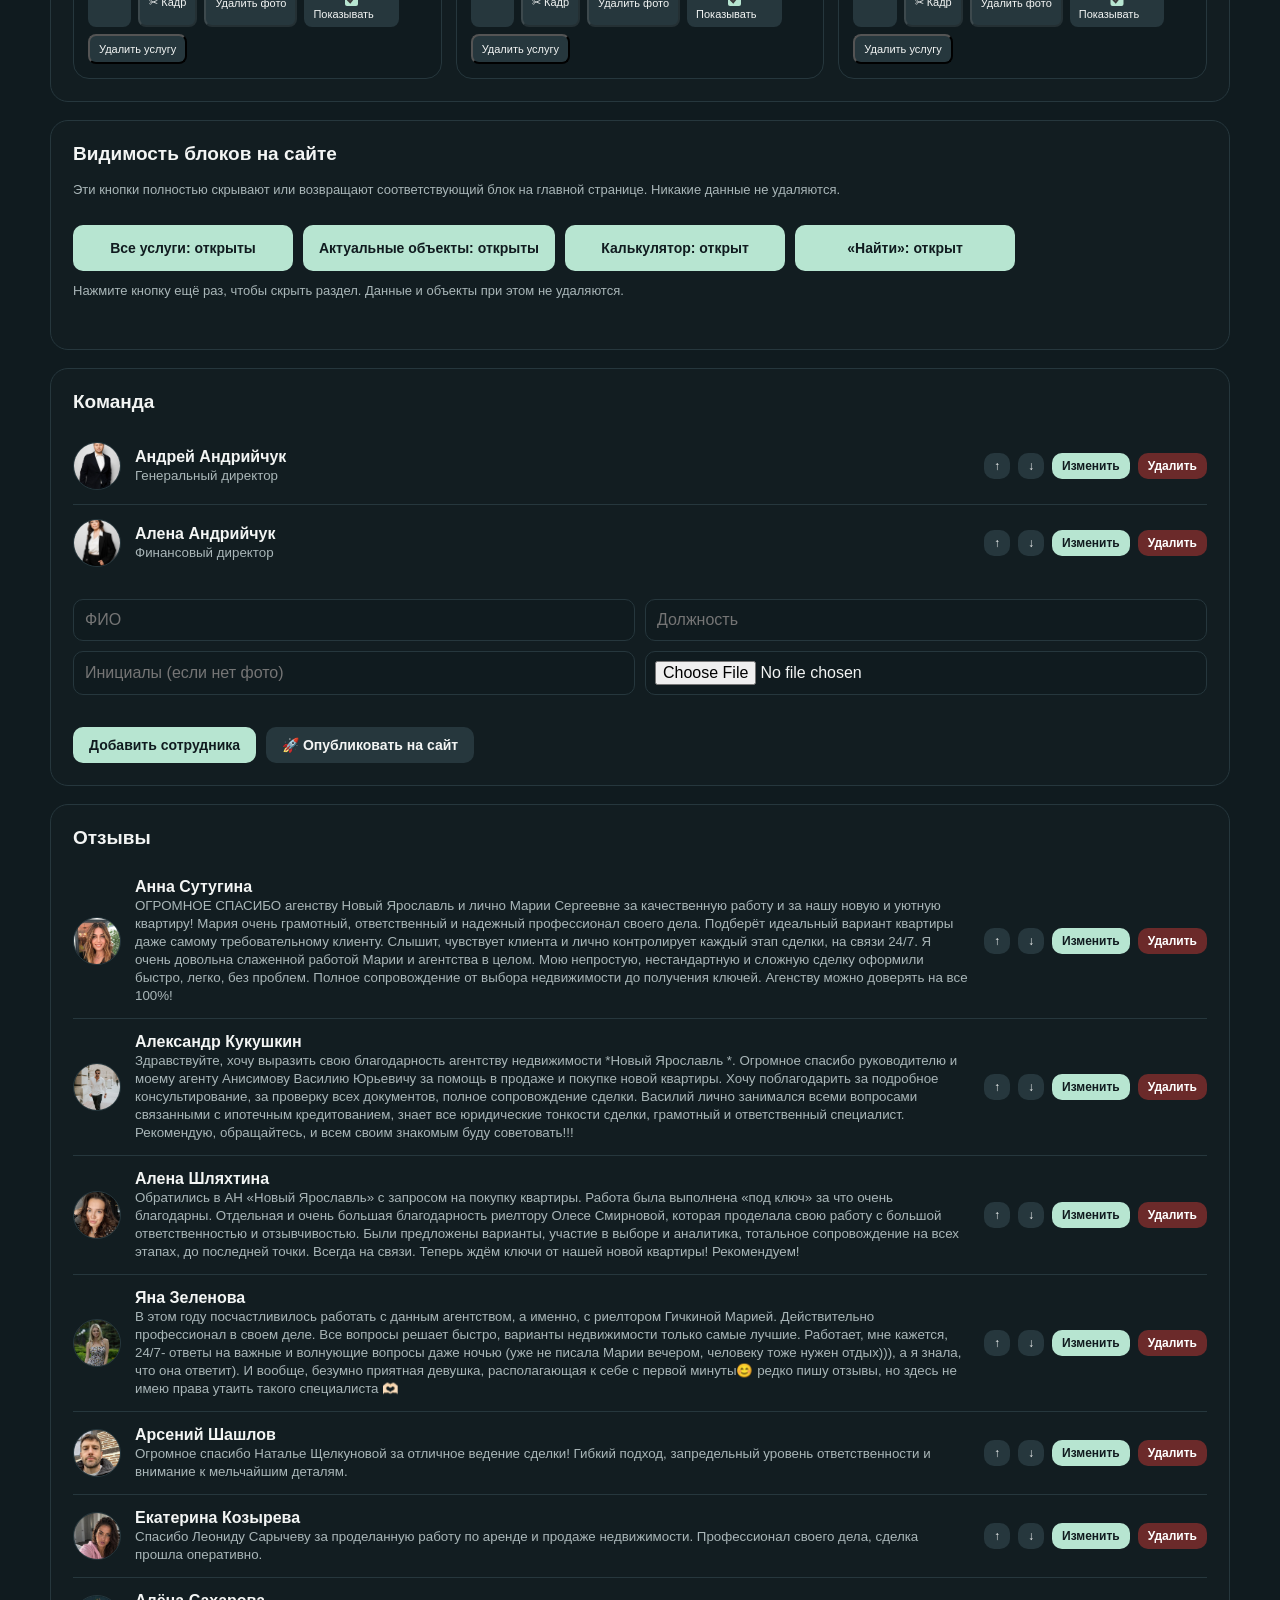
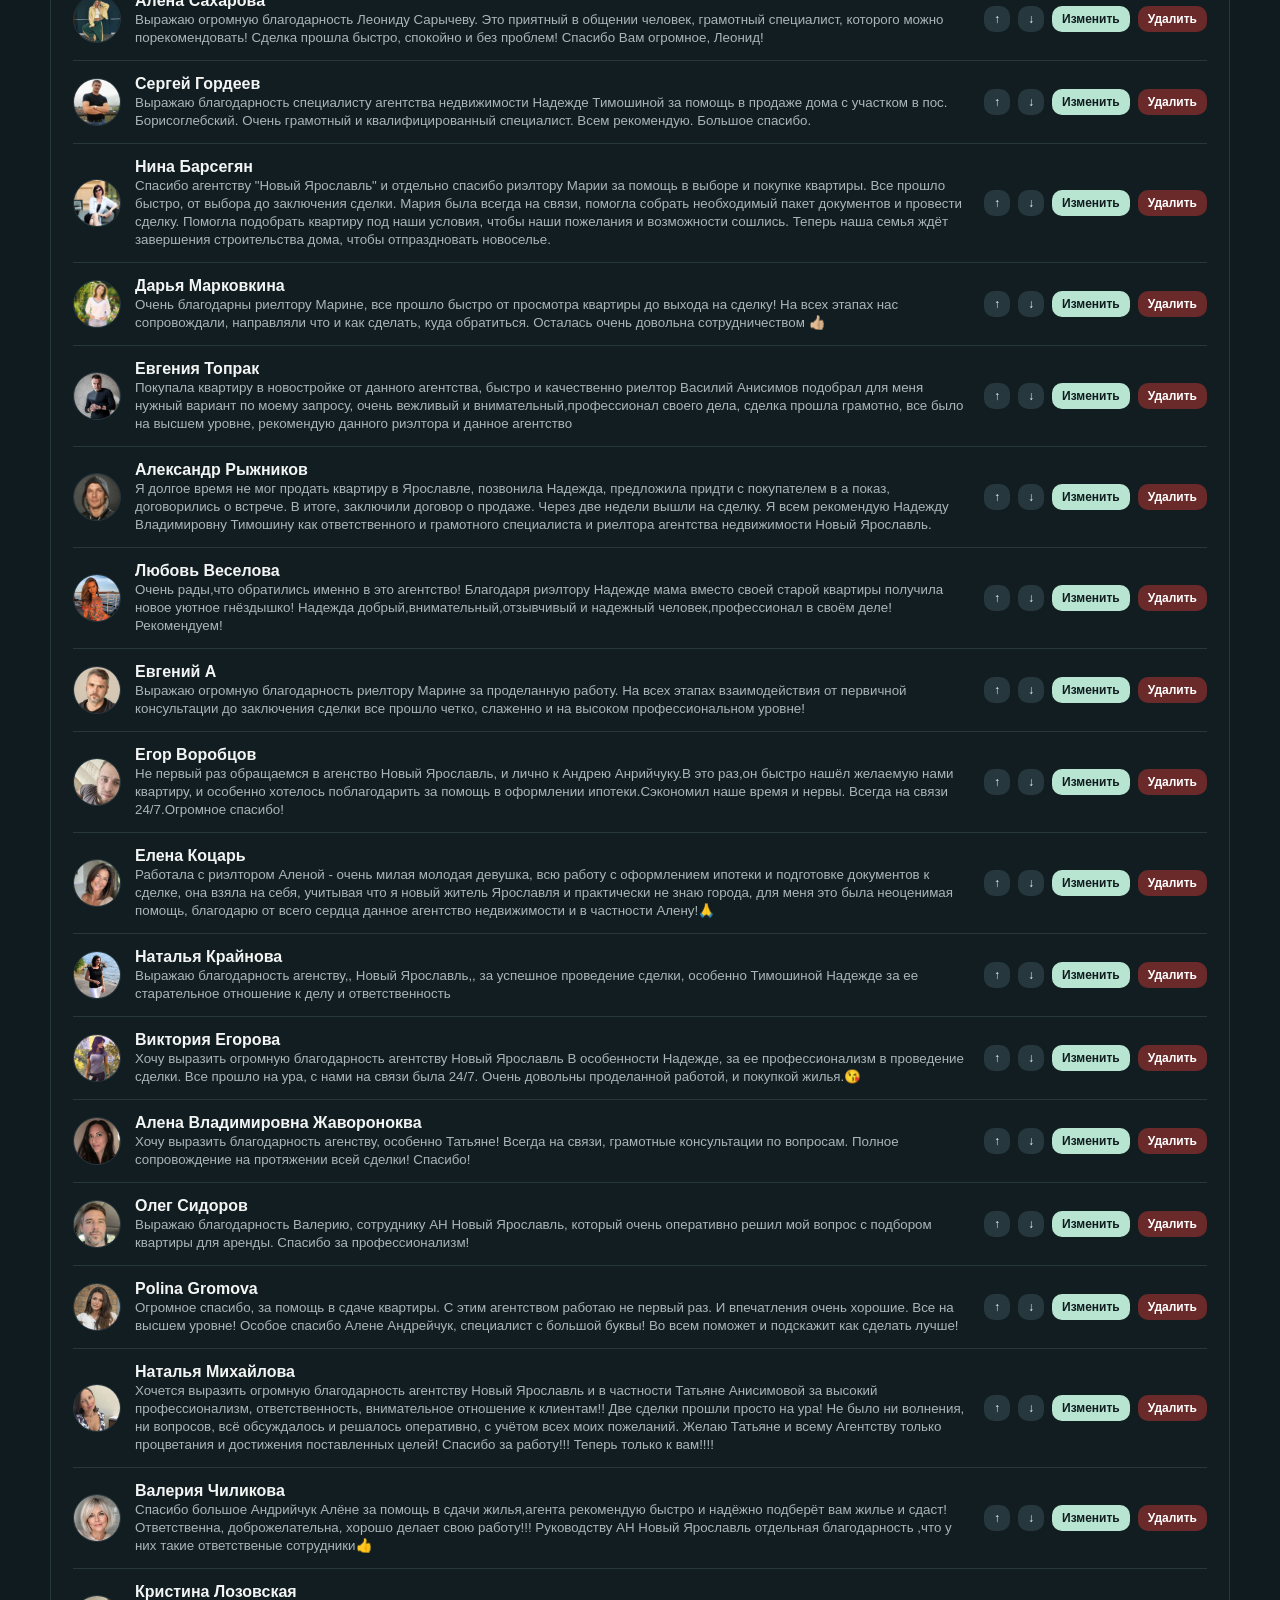
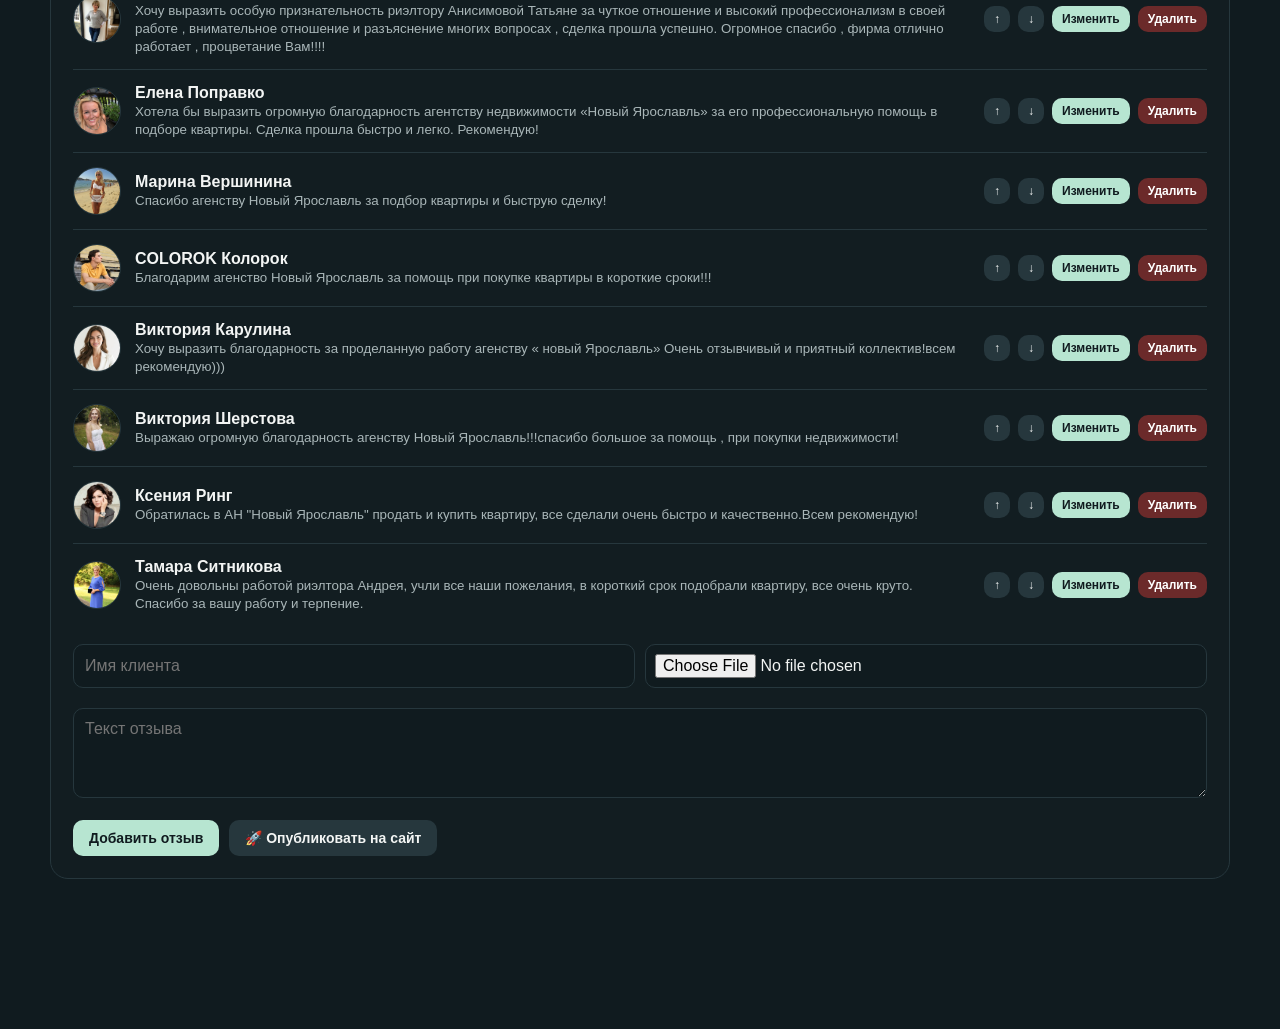
==== commit bcdaab7e: "Add files via upload" ====
--- a/admin.html
+++ b/admin.html
@@ -548,15 +548,14 @@
  const box=$("servicesAdmin");if(!box||!state)return;
  box.innerHTML=state.services.map((x,i)=>`<article class="service-card" draggable="true" data-si="${i}">
  ${x.photo?`<img class="svc-photo" src="${esc(x.photo)}" alt="">`:`<div class="svc-photo"></div>`}
- <div class="svc-photo-upload" style="margin:0 0 10px;padding:10px;border:1px dashed var(--line);border-radius:11px"><div style="font-size:12px;color:var(--muted);margin-bottom:6px">Фото услуги</div><input type="file" accept="image/*" data-photo="${i}" style="width:100%;margin:0;padding:6px"></div>
  <input data-sv="title" data-i="${i}" value="${esc(x.title||"")}" placeholder="Название услуги">
  <textarea data-sv="desc" data-i="${i}" placeholder="Короткое описание">${esc(x.description||"")}</textarea>
  ${x.video?`<video class="svc-video-preview" ${isVideoRef(x.video)?`data-idbvideo="${esc(x.video.slice(10))}"`: `src="${esc(x.video)}"`} muted playsinline loop autoplay preload="metadata"></video>`:''}
  <div class="service-video-row"><label class="video-pick">${x.video?'Заменить видео':'Загрузить видео'}<input class="video-file-input" type="file" accept="video/*" data-video="${i}"></label><button type="button" data-delvideo="${i}" ${x.video?'':'disabled'}>Удалить видео</button></div>
- <div class="service-meta"><button type="button" data-crop="${i}" ${x.photo?'':'disabled'}>✂ Кадр</button><button type="button" data-delphoto="${i}" ${x.photo?'':'disabled'}>Удалить фото</button><label><input class="svc-toggle" type="checkbox" data-visible="${i}" ${x.visible!==false?'checked':''}> Показывать</label><button type="button" data-delservice="${i}">Удалить услугу</button></div></article>`).join("");
+ <div class="service-meta"><label>Фото <input type="file" accept="image/*" data-photo="${i}" hidden></label><button type="button" data-crop="${i}" ${x.photo?'':'disabled'}>✂ Кадр</button><button type="button" data-delphoto="${i}" ${x.photo?'':'disabled'}>Удалить фото</button><label><input class="svc-toggle" type="checkbox" data-visible="${i}" ${x.visible!==false?'checked':''}> Показывать</label><button type="button" data-delservice="${i}">Удалить услугу</button></div></article>`).join("");
  box.querySelectorAll('[data-sv]').forEach(el=>el.addEventListener('input',()=>{const i=+el.dataset.i;state.services[i][el.dataset.sv]=el.value;save()}));
  box.querySelectorAll('[data-visible]').forEach(el=>el.addEventListener('change',()=>{state.services[+el.dataset.visible].visible=el.checked;save()}));
- box.querySelectorAll('[data-photo]').forEach(el=>el.addEventListener('change',async e=>{const i=+e.target.dataset.photo,f=e.target.files[0];e.target.value='';if(!f)return;try{const src=await readImage(f,1800,.9);state.services[i].photo=src;save();renderServicesV12()}catch(err){alert('Не удалось открыть фото')}}));
+ box.querySelectorAll('[data-photo]').forEach(el=>el.addEventListener('change',async e=>{const i=+e.target.dataset.photo,f=e.target.files[0];e.target.value='';if(!f)return;try{const src=await readImage(f,1800,.9);const out=await cropImage(src,'service',0);if(out){state.services[i].photo=out;save();renderServicesV12()}}catch(err){alert('Не удалось открыть фото')}}));
  box.querySelectorAll('[data-video]').forEach(el=>el.addEventListener('change',async e=>{const i=+e.target.dataset.video,f=e.target.files[0];e.target.value='';if(!f)return;if(!f.type.startsWith('video/')){alert('Выберите видеофайл.');return}if(f.size>100*1024*1024){alert('Видео должно быть не больше 100 МБ.');return}try{const data=await readVideo(f);const id='svc-'+i+'-'+Date.now();await videoPut(id,data);state.services[i].video='idb-video:'+id;save();renderServicesV12()}catch(err){alert('Не удалось сохранить видео в локальном хранилище. Проверьте свободное место и разрешения браузера.')}}));
  box.querySelectorAll('[data-delvideo]').forEach(el=>el.addEventListener('click',async()=>{const i=+el.dataset.delvideo,v=state.services[i].video;if(isVideoRef(v)){try{await videoDelete(v.slice(10))}catch(e){}}state.services[i].video='';save();renderServicesV12()}));
  box.querySelectorAll('[data-idbvideo]').forEach(async v=>{try{const data=await videoGet(v.dataset.idbvideo);if(data){v.src=data;v.muted=true;v.play().catch(()=>{})}}catch(e){}});
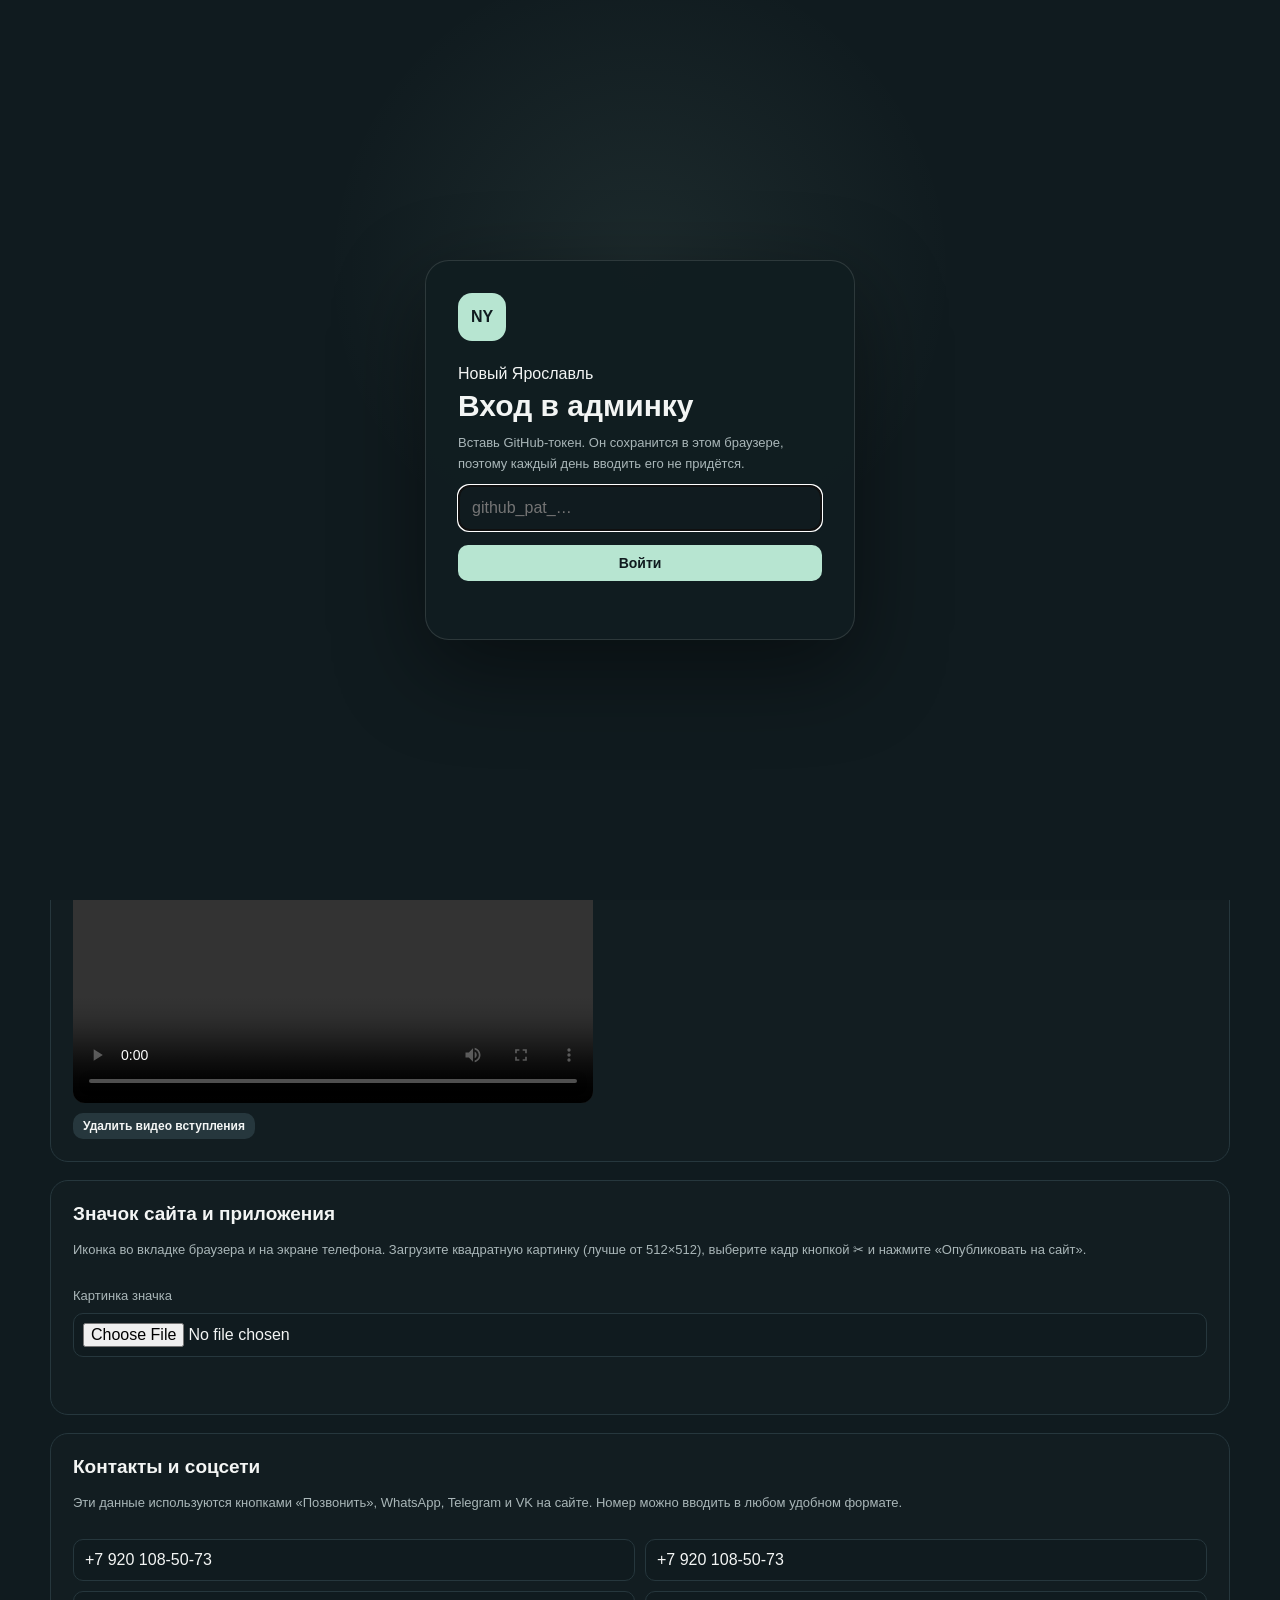
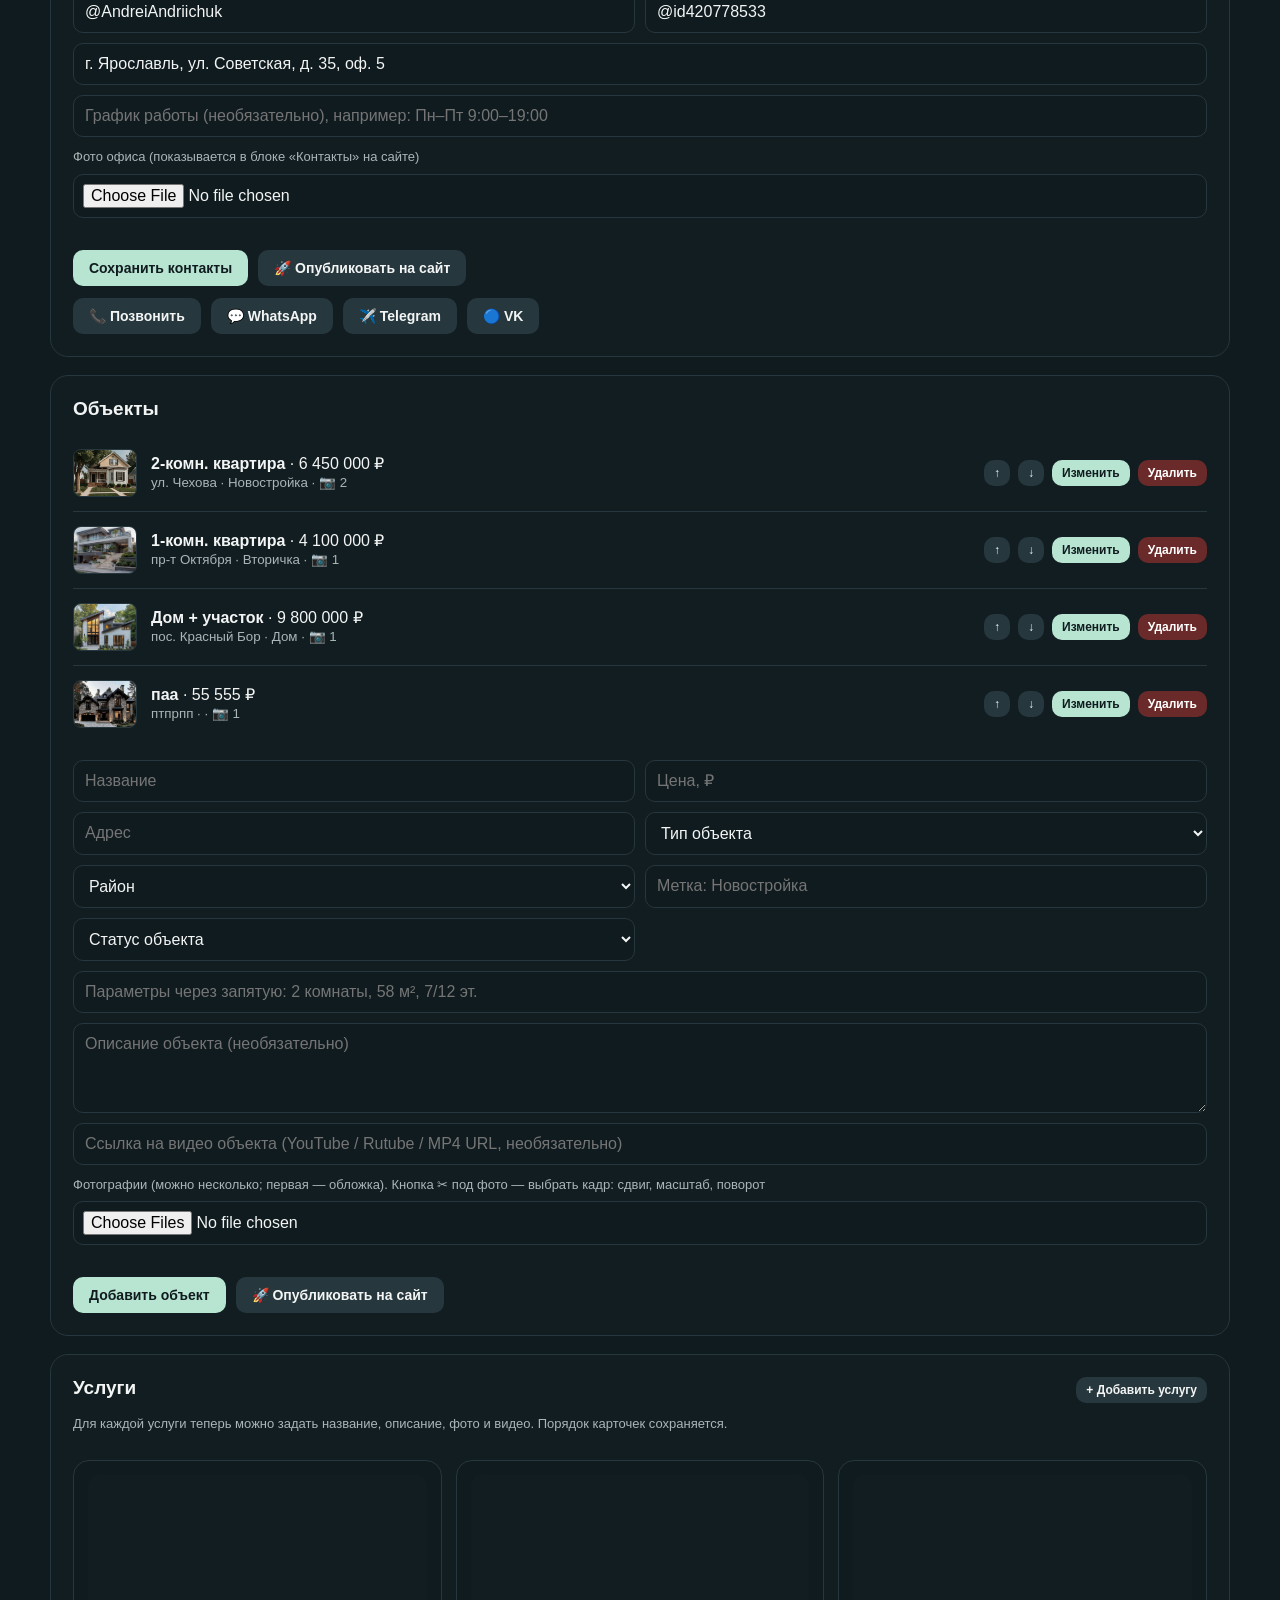
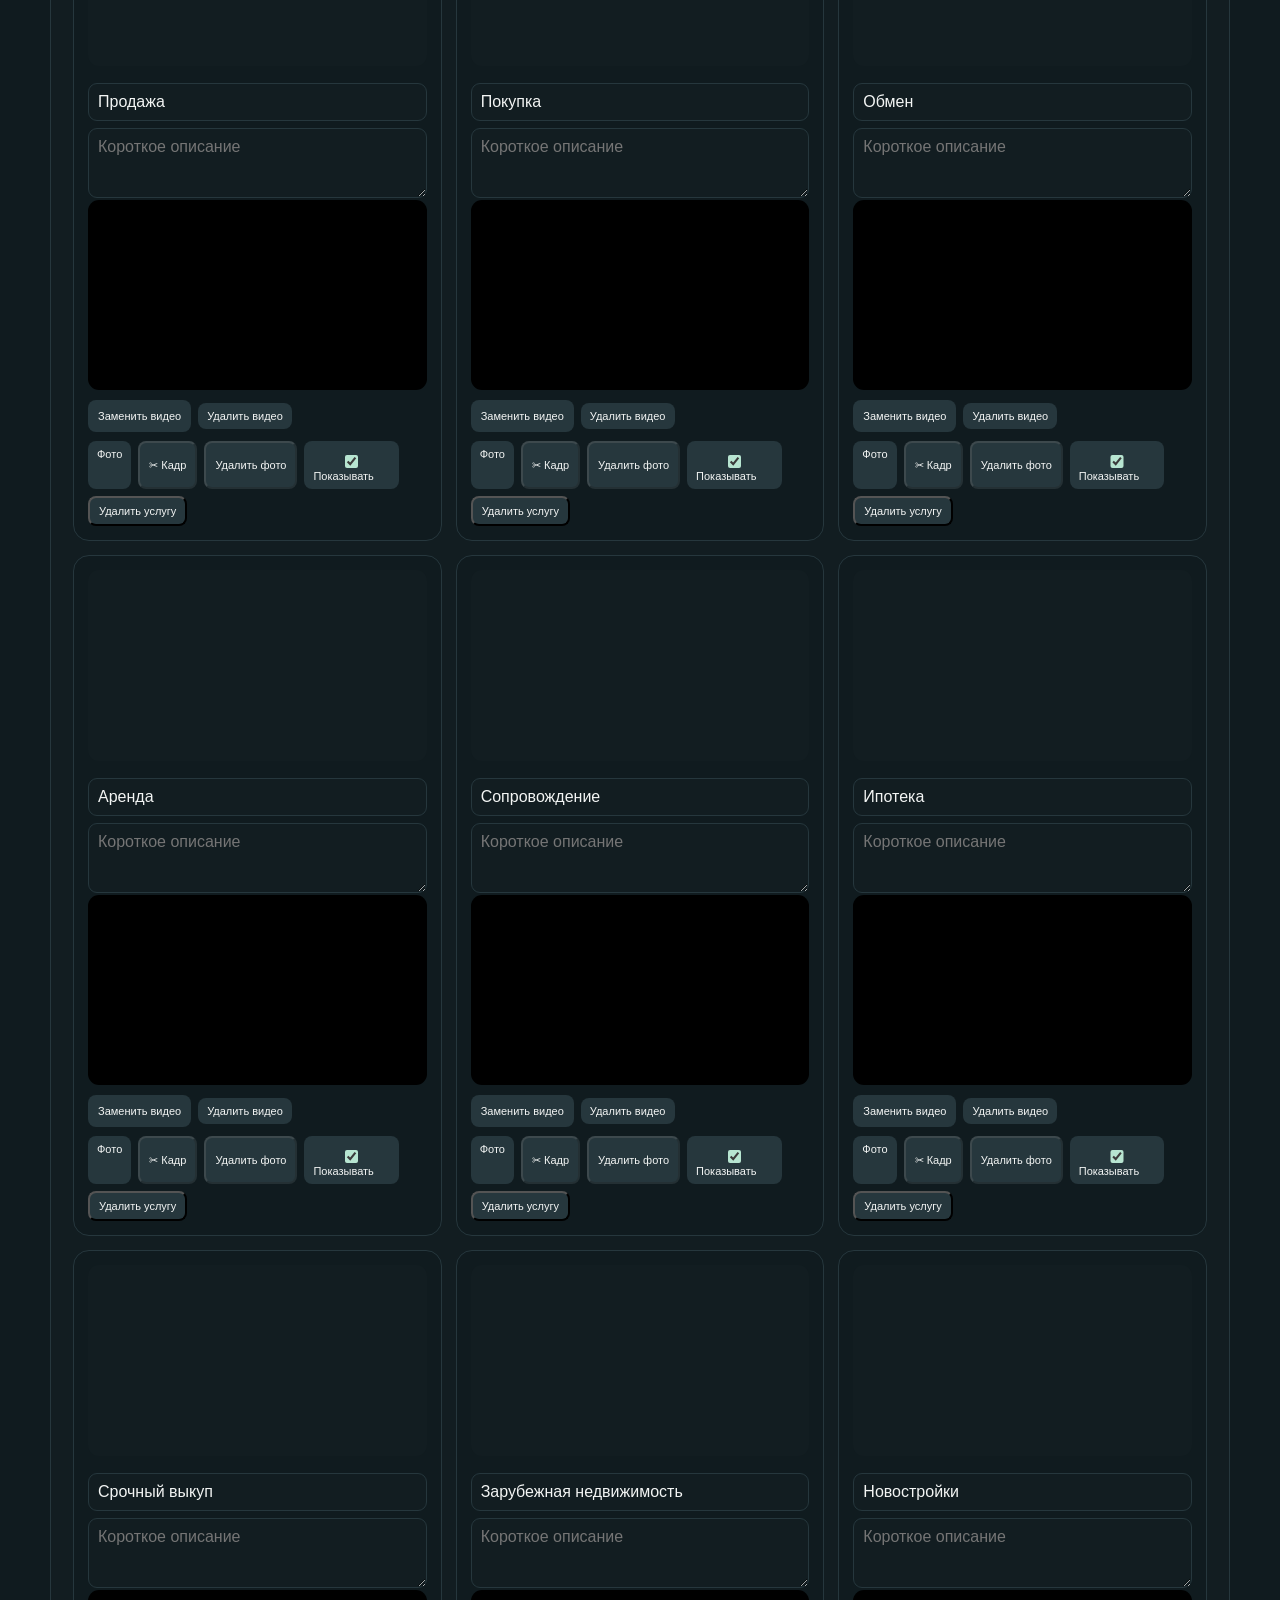
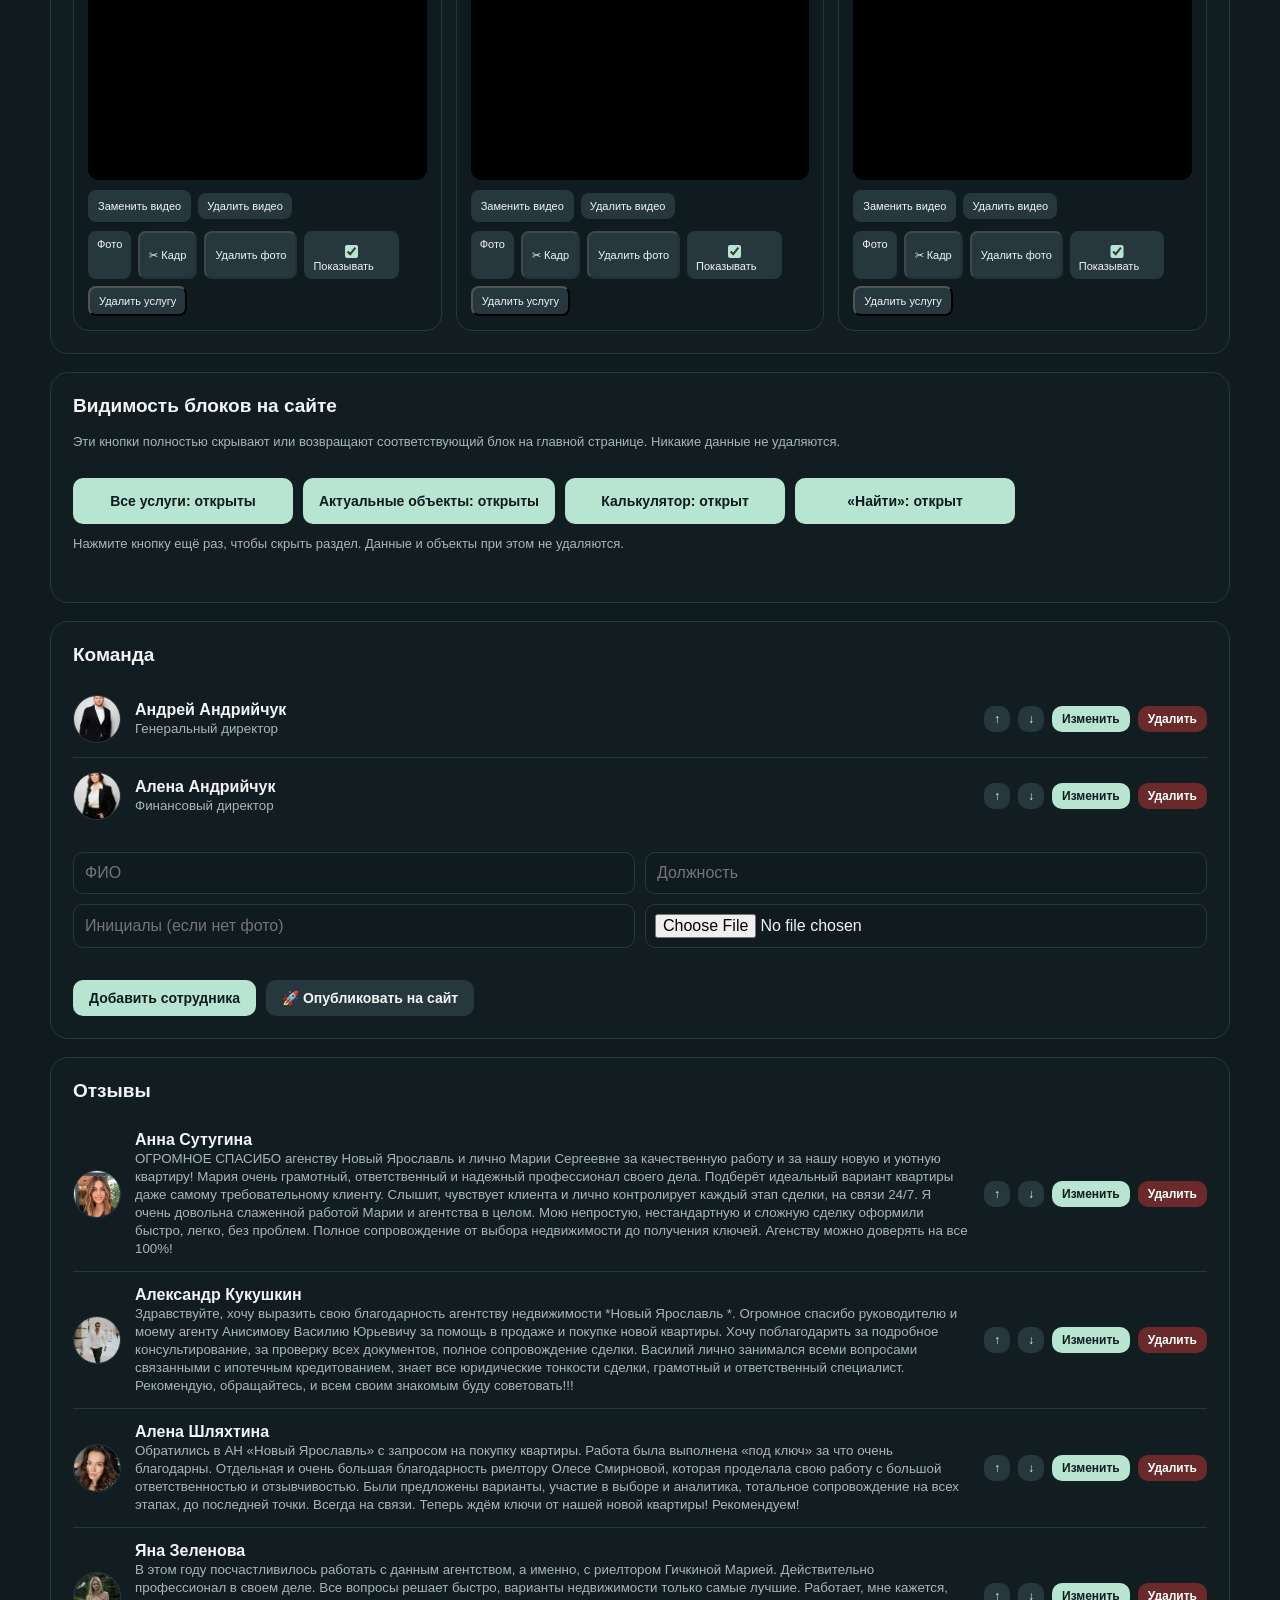
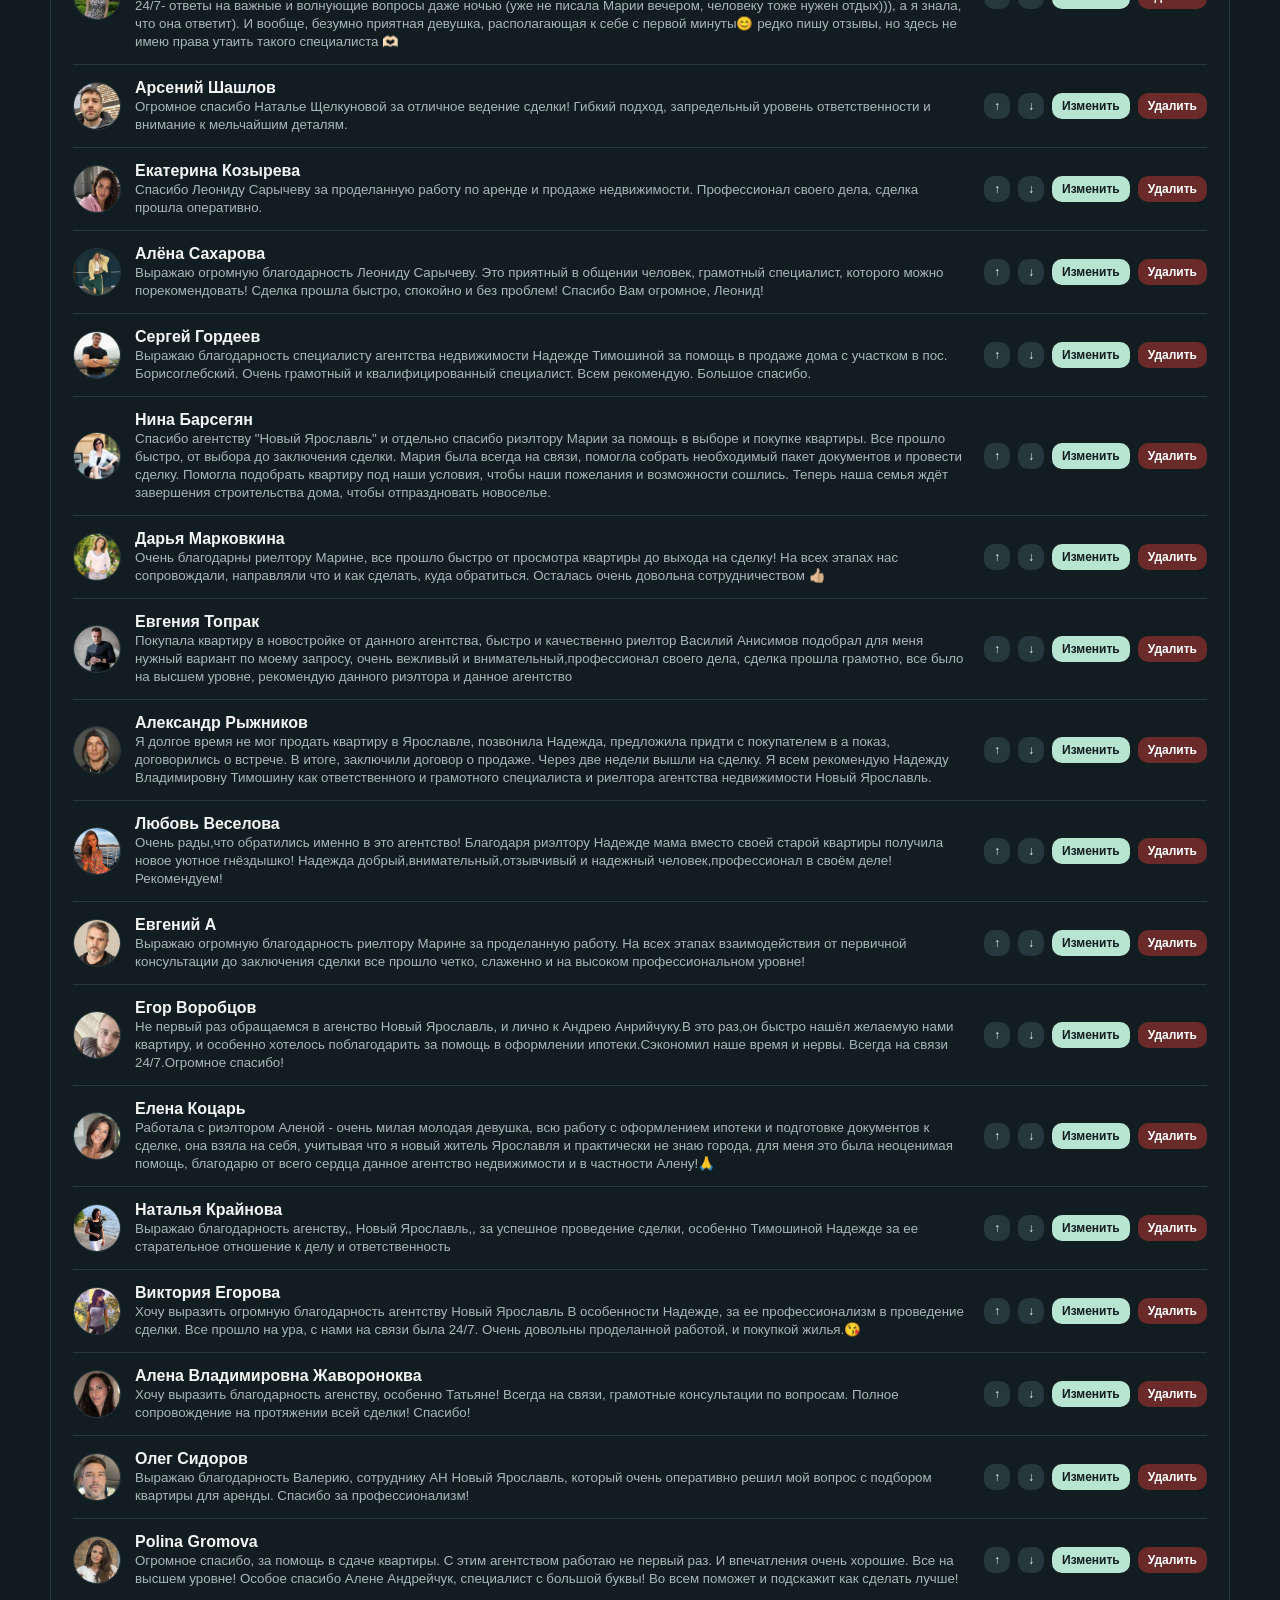
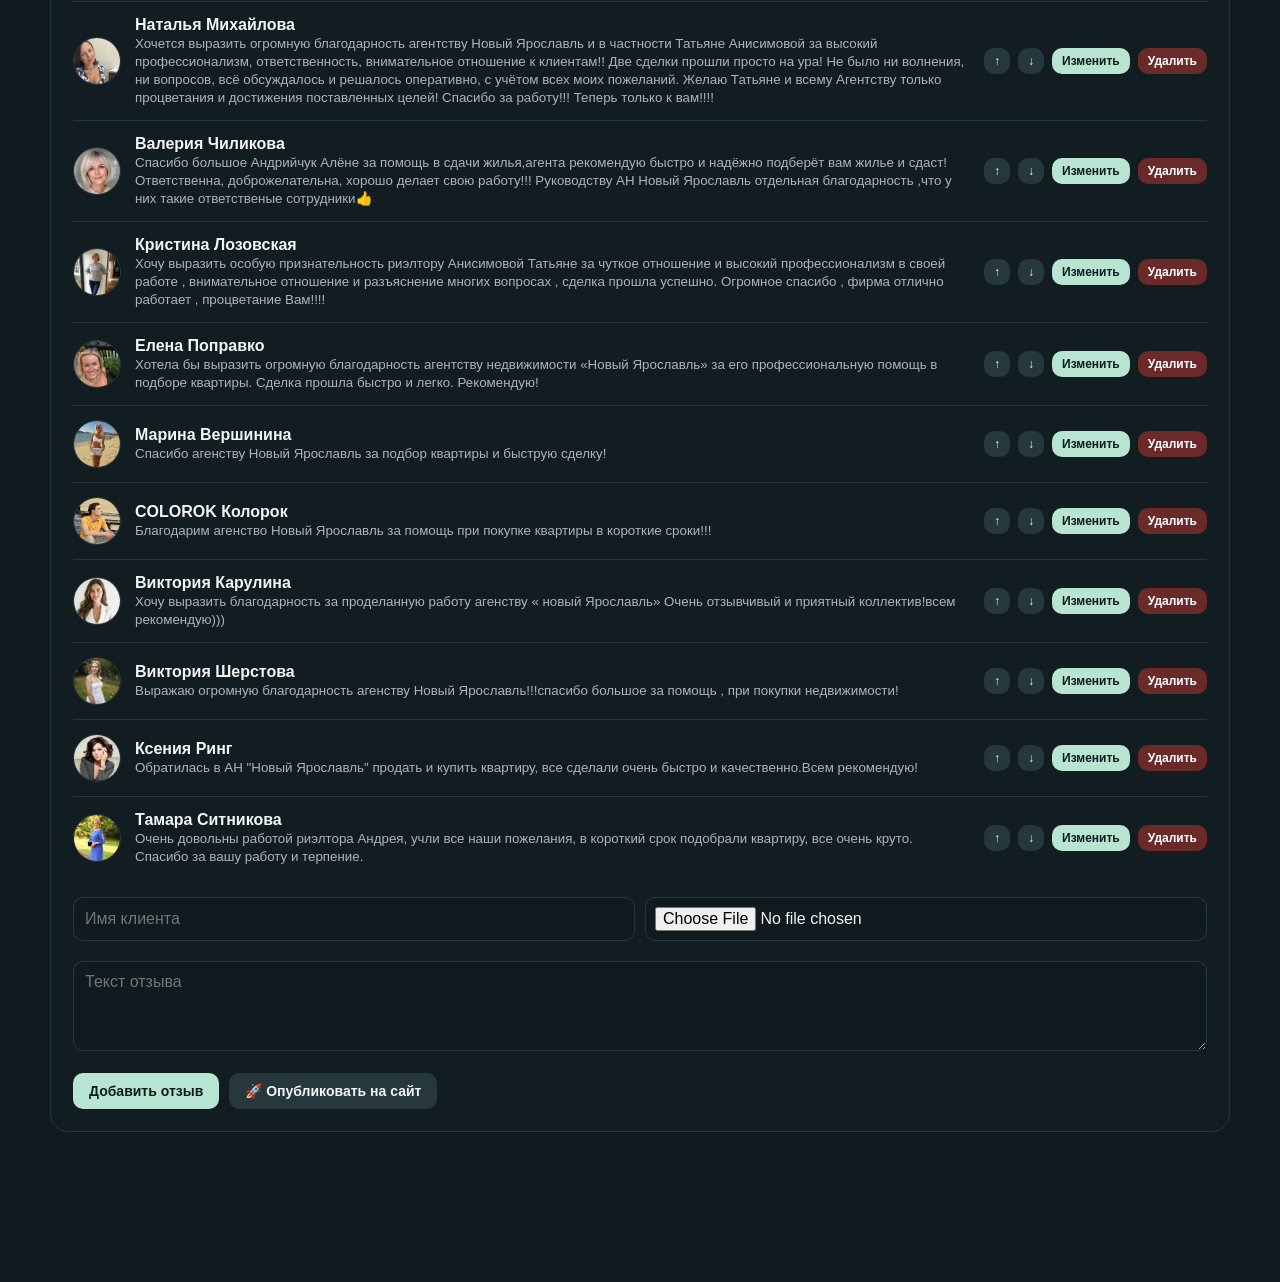
==== commit f0d4c0a7: "Add files via upload" ====
--- a/admin.html
+++ b/admin.html
@@ -96,6 +96,10 @@
 <p class="admin-note">Видео показывается только на телефонах при открытии сайта. На компьютере сайт открывается как обычно. После загрузки нажмите «Опубликовать на сайт».</p>
 <div class="form-grid"><div class="wide"><label class="admin-note" for="mobileIntroFile" style="display:block;margin:0 0 7px">Видео вступления (MP4 / MOV / WebM, до 100 МБ)</label><input id="mobileIntroFile" type="file" accept="video/*" style="width:100%;background:var(--bg);border:1px solid var(--line);border-radius:10px;padding:9px;color:var(--fg)"><div id="mobileIntroStatus" class="admin-note" style="margin-top:8px"></div><video id="mobileIntroPreview" controls playsinline preload="metadata" style="display:none;width:min(100%,520px);max-height:300px;margin-top:10px;border-radius:12px;background:#000"></video><button id="mobileIntroDelete" type="button" class="admin-btn secondary small" style="margin-top:10px">Удалить видео вступления</button></div></div></section>
 
+<section class="panel" id="appIconPanel"><h2>Значок сайта и приложения</h2>
+<p class="admin-note">Иконка во вкладке браузера и на экране телефона. Загрузите квадратную картинку (лучше от 512×512), выберите кадр кнопкой ✂ и нажмите «Опубликовать на сайт».</p>
+<div class="form-grid"><div class="wide"><label class="admin-note" for="appIconFile" style="display:block;margin:0 0 6px">Картинка значка</label><input type="file" id="appIconFile" accept="image/*" style="width:100%;background:var(--bg);border:1px solid var(--line);border-radius:10px;padding:9px;color:var(--fg)"><div class="photos" id="appIconPreview" style="margin-top:10px"></div><div id="appIconStatus" class="admin-note" style="margin-top:8px"></div></div></div></section>
+
 <section class="panel"><h2>Контакты и соцсети</h2>
 <p class="admin-note">Эти данные используются кнопками «Позвонить», WhatsApp, Telegram и VK на сайте. Номер можно вводить в любом удобном формате.</p>
 <form id="contactsForm" class="form-grid">
@@ -568,5 +572,72 @@
 
 (function(){const pf2=$("propertyForm");if(!pf2)return;const oldSubmit=pf2.onsubmit;/* handled by existing listener; add fields through a second listener */pf2.addEventListener("submit",()=>{setTimeout(()=>{if(typeof propEdit!=="undefined"){const idx=propEdit;/* edit is reset after save, so no reliable index here */} },0)});})();
 </script>
+<script>
+/* ===== APP ICON: значок сайта и приложения (добавленный блок) ===== */
+(function(){
+ CROP.icon={title:"Значок сайта и приложения",hint:"Выберите область, которая будет на иконке. Значок квадратный.",aspects:[["1:1",1]],out:1024,circle:false,cy:.5};
+ const sizes=[512,192,180,32];
+ let bypass=false;
+ function loadImg(src){return new Promise((res,rej)=>{const i=new Image();i.onload=()=>res(i);i.onerror=()=>rej(new Error("Не удалось открыть картинку значка"));i.src=src})}
+ function renderAppIcon(){
+  const box=$("appIconPreview"),st=$("appIconStatus");if(!box||!state)return;
+  const ic=state.icon||{};const shown=ic.pending||(ic.files&&ic.files[192])||"";
+  box.innerHTML=shown?`<div class="ph"><img src="${esc(shown)}" alt=""><div class="pb"><button type="button" title="Кадрирование" onclick="appIconCrop()">✂</button>${ic.pending?'<button type="button" title="Отменить выбор" onclick="appIconCancel()">✕</button>':''}</div></div>`:"";
+  let t="";
+  if(ic.pending)t="Новый значок выбран. Нажмите «Опубликовать на сайт».";
+  else if(ic.files)t=ic.manifest?"✓ Значок опубликован, манифест приложения обновлён (установленное приложение подхватит его само).":"✓ Значок опубликован. ⚠ Манифест приложения в репозитории не найден, поэтому установленное приложение не обновится.";
+  st.textContent=t;
+ }
+ window.appIconCrop=async()=>{const ic=state.icon||{};const src=ic.pending||(ic.files&&ic.files[512]);if(!src)return;const out=await cropImage(src,"icon",0);if(out){state.icon=Object.assign({},ic,{pending:out});save();renderAppIcon()}};
+ window.appIconCancel=()=>{const ic=Object.assign({},state.icon||{});delete ic.pending;state.icon=Object.keys(ic).length?ic:undefined;if(!state.icon)delete state.icon;save();renderAppIcon()};
+ $("appIconFile").addEventListener("change",async e=>{
+  const f=e.target.files[0];e.target.value="";if(!f)return;
+  try{const src=await readImage(f,2000,.92);const out=await cropImage(src,"icon",0);if(out){state.icon=Object.assign({},state.icon||{},{pending:out});save();renderAppIcon()}}
+  catch(err){alert("Не удалось открыть фото. Нужен JPG, PNG или WebP.")}
+ });
+ async function publishIcon(){
+  const token=askToken(false);if(!token)throw new Error("Нужен токен GitHub для публикации значка.");
+  const src=state.icon.pending;const img=await loadImg(src);
+  const v=(await sha16(src)).slice(0,8);const files={};
+  for(const s of sizes){
+   setStatus("Загружаю значок "+s+"×"+s+"…");
+   const c=document.createElement("canvas");c.width=c.height=s;const x=c.getContext("2d");
+   x.imageSmoothingQuality="high";x.fillStyle="#fff";x.fillRect(0,0,s,s);x.drawImage(img,0,0,s,s);
+   const b64=c.toDataURL("image/png").split(",")[1];const name="icons/app-"+v+"-"+s+".png";
+   const ex=await gh(token,"GET",name);
+   if(ex.status===404){const up=await gh(token,"PUT",name,{message:"Значок сайта и приложения",content:b64});if(!up.ok)throw new Error(explain(up))}
+   else if(!ex.ok)throw new Error(explain(ex));
+   files[s]=name;
+  }
+  let manifestUpdated=false,mname="manifest.webmanifest";
+  setStatus("Обновляю манифест приложения…");
+  let mr=await gh(token,"GET",mname);
+  if(mr.status===404){mname="manifest.json";mr=await gh(token,"GET",mname)}
+  if(mr.ok){
+   const j=await mr.json();let m;
+   try{m=JSON.parse(new TextDecoder().decode(Uint8Array.from(atob(j.content.replace(/\s/g,"")),ch=>ch.charCodeAt(0))))}
+   catch(e){throw new Error("Манифест ("+mname+") не удалось прочитать, я его не менял. Значок не опубликован.")}
+   m.icons=[{src:files[192],sizes:"192x192",type:"image/png",purpose:"any"},{src:files[512],sizes:"512x512",type:"image/png",purpose:"any"}];
+   const put=await gh(token,"PUT",mname,{message:"Новый значок приложения",content:b64utf8(JSON.stringify(m,null,2)+"\n"),sha:j.sha});
+   if(!put.ok)throw new Error(explain(put));
+   manifestUpdated=true;
+  }else if(mr.status!==404)throw new Error(explain(mr));
+  state.icon={version:v,files:files,manifest:manifestUpdated};
+  save();renderAppIcon();
+ }
+ /* Перехватываем нажатие «Опубликовать»: сначала значок, потом обычная публикация данных */
+ document.addEventListener("click",async e=>{
+  if(bypass)return;
+  const b=e.target.closest&&e.target.closest("#publishBtn,#publishBtn2,.pub-inline");
+  if(!b||!state||!state.icon||!state.icon.pending)return;
+  e.stopImmediatePropagation();e.preventDefault();
+  try{await publishIcon()}catch(err){setStatus(err.message||"Не удалось опубликовать значок","err");return}
+  bypass=true;try{$("publishBtn").click()}finally{bypass=false}
+ },true);
+ const _prevRender=render;
+ render=function(){_prevRender();renderAppIcon()};
+ if(state)renderAppIcon();
+})();
+</script>
 </body>
 </html>
